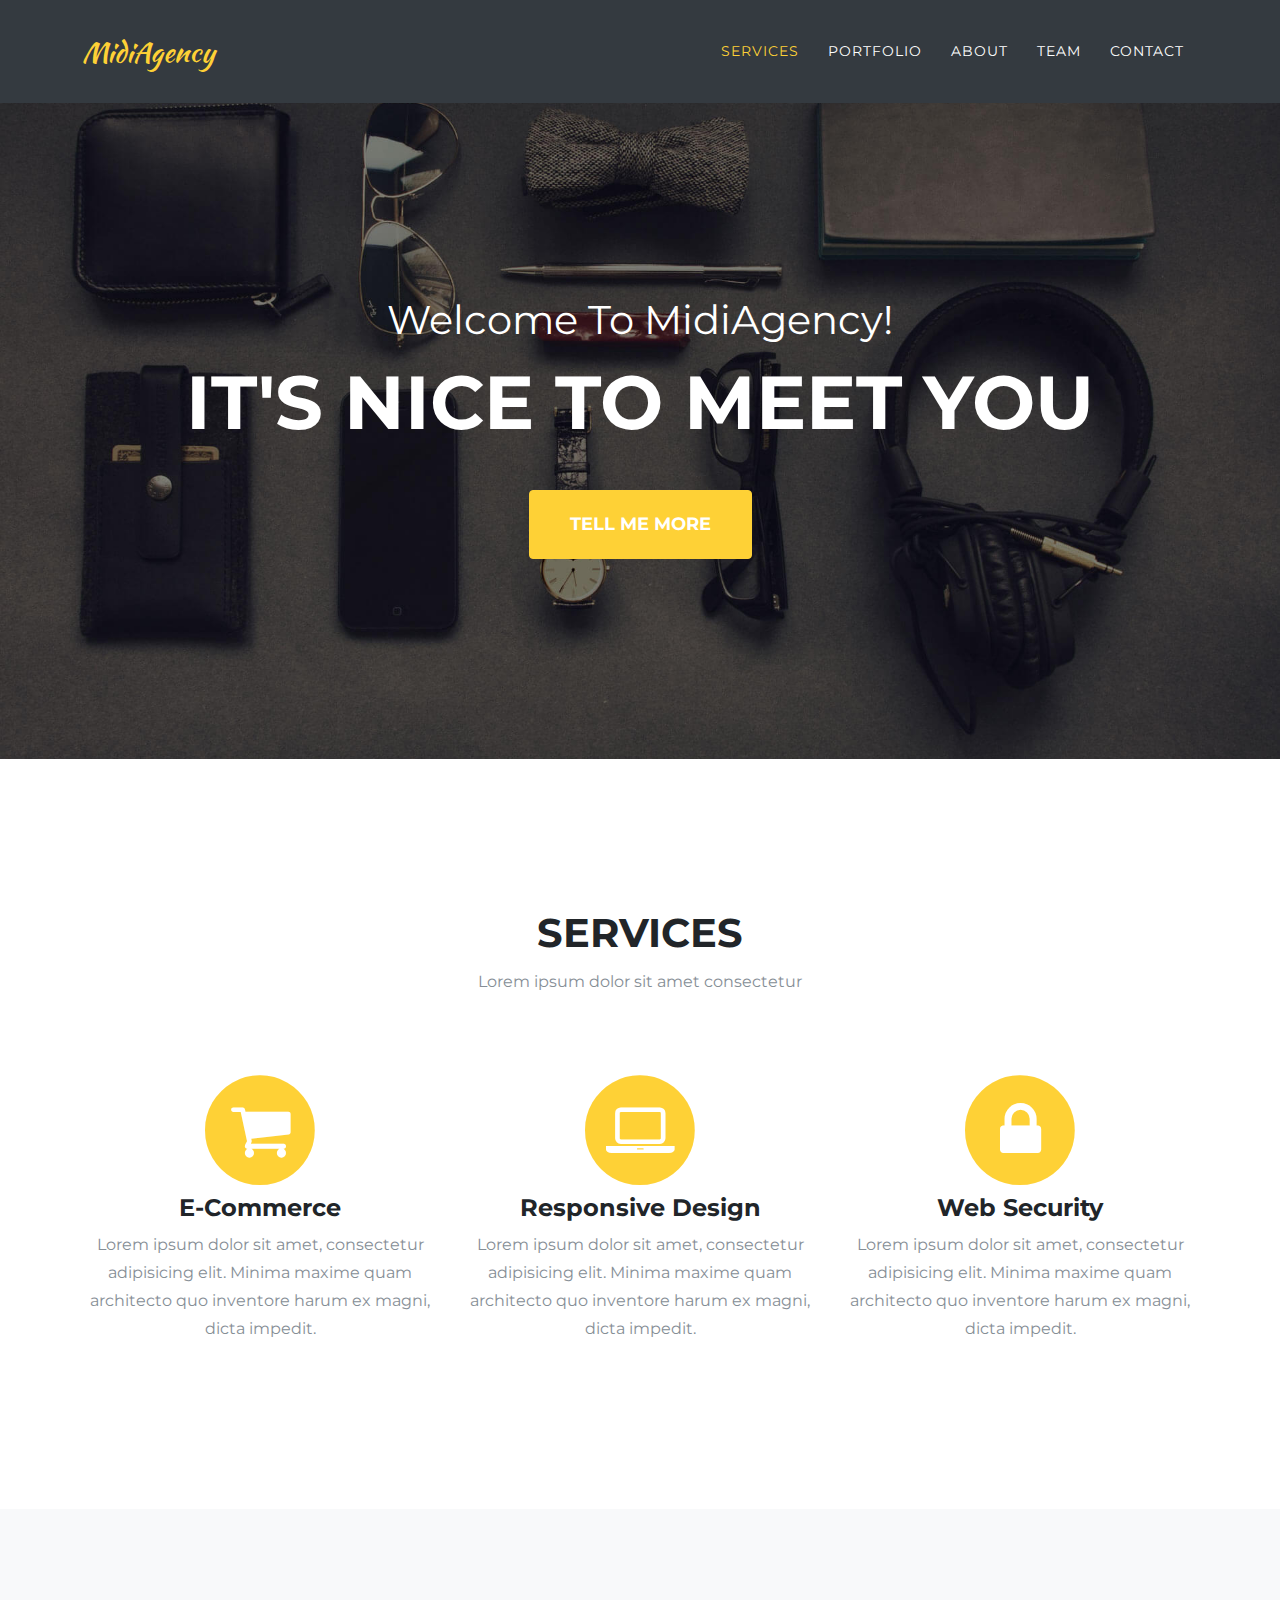
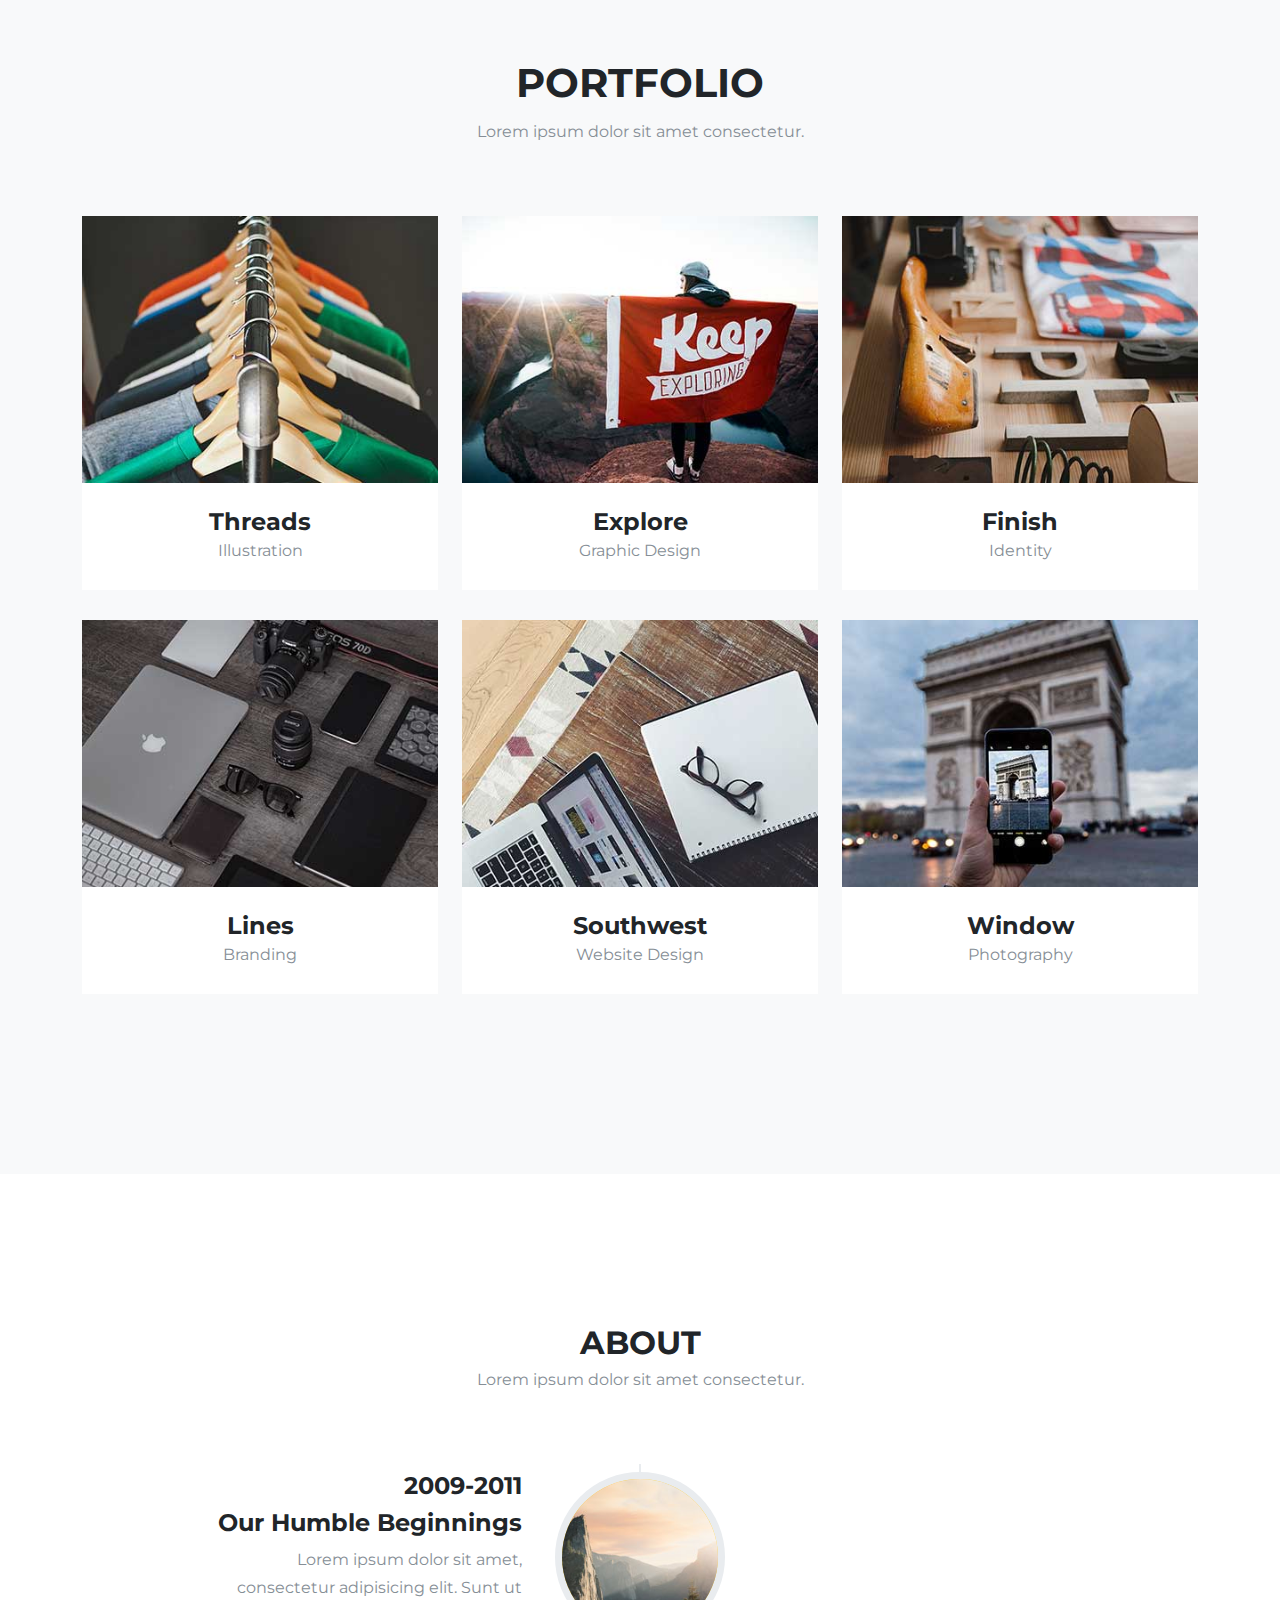
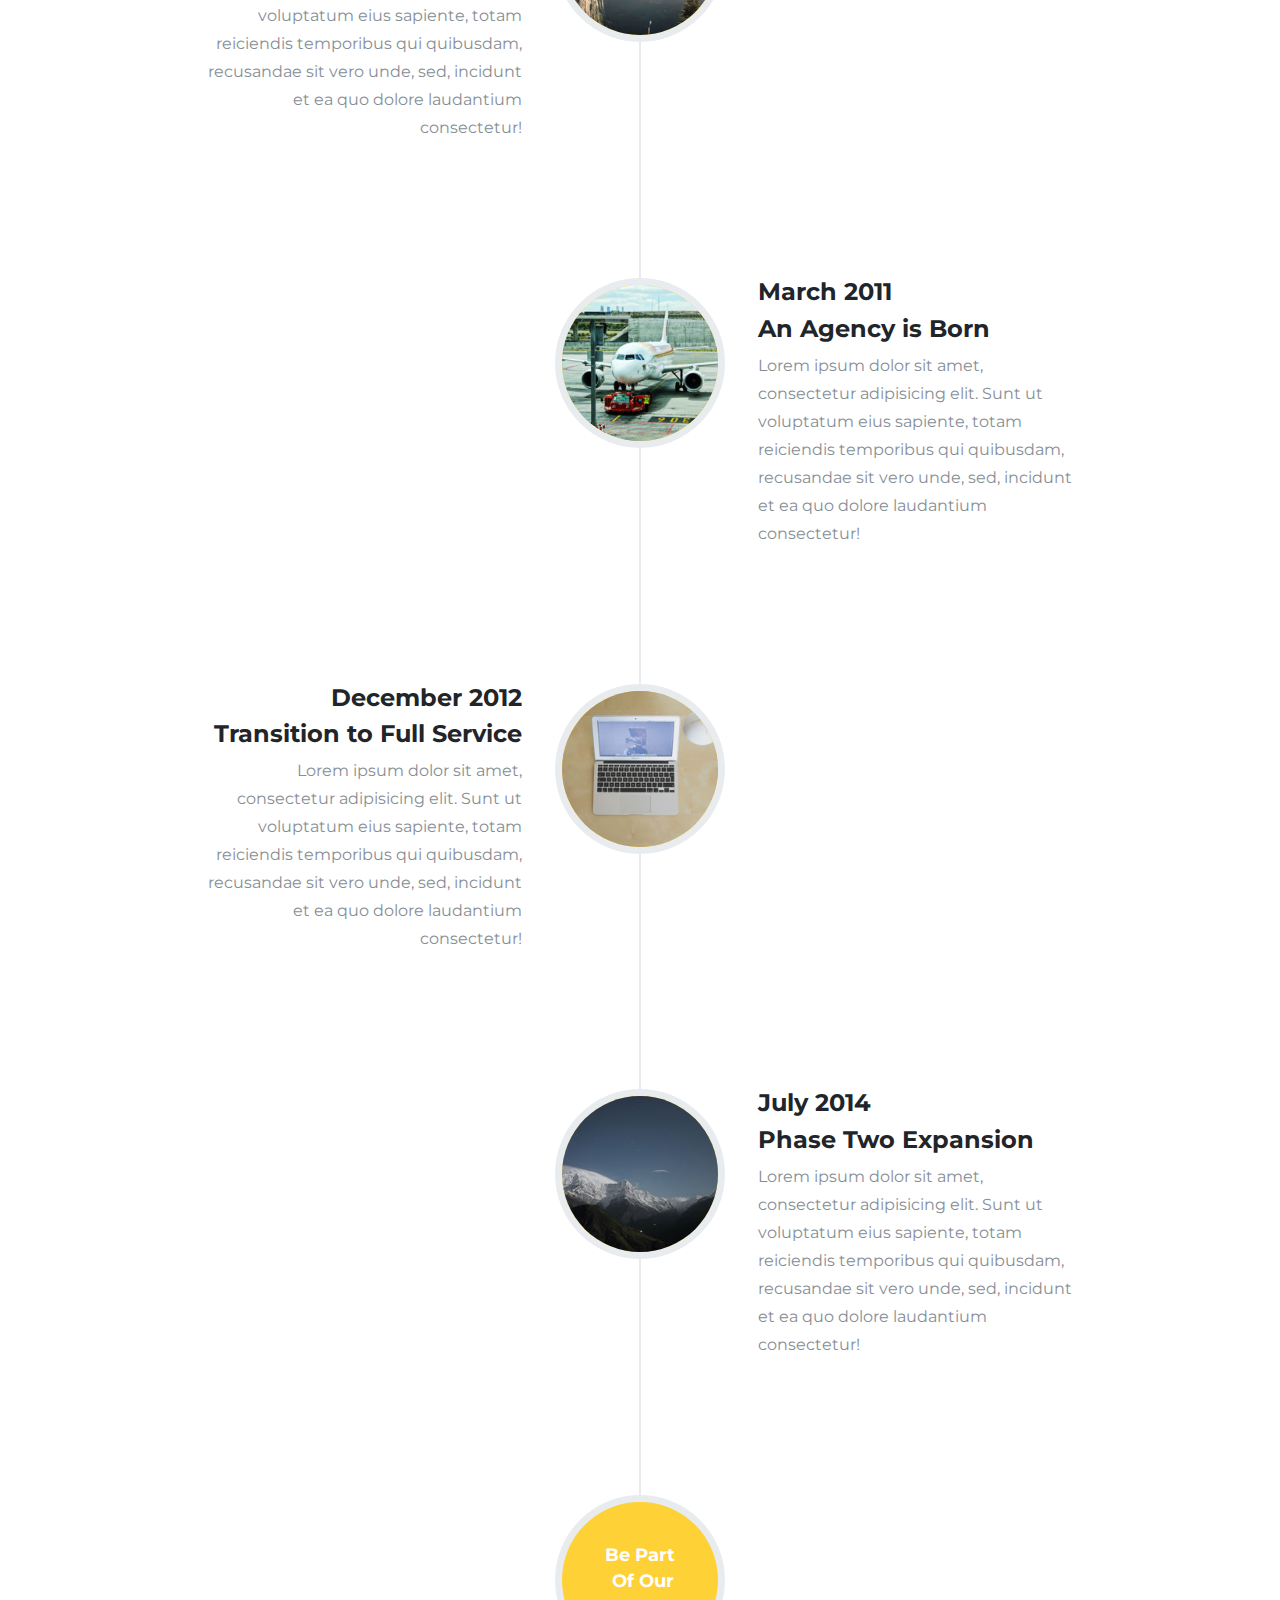
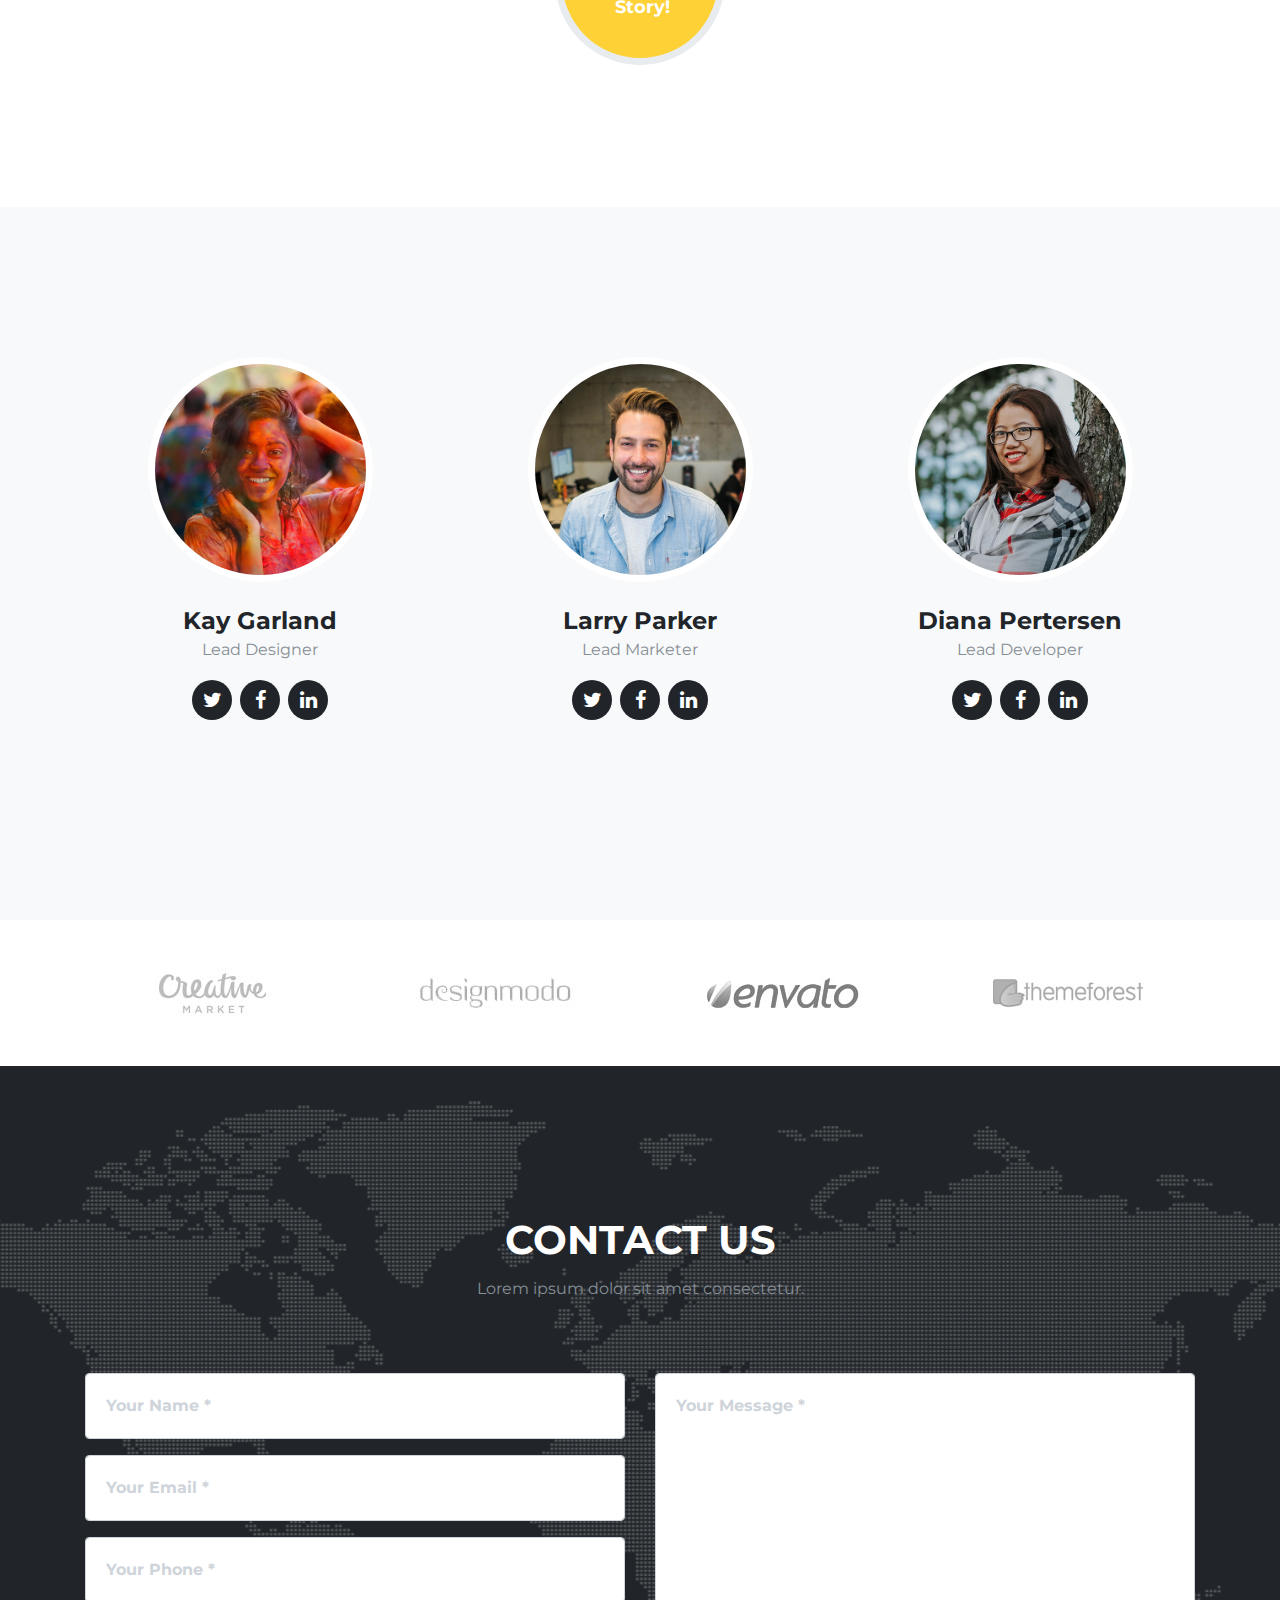
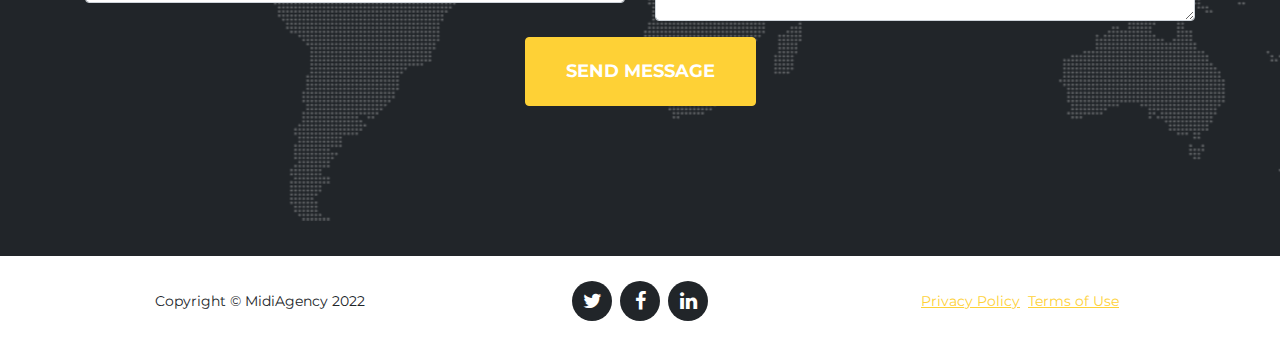
==== index.html @ f29ca1e8 "Add files via upload" ====
<!DOCTYPE html><html><head><meta charset="utf-8"><meta name="viewport" content="width=device-width, initial-scale=1.0, shrink-to-fit=no"><title>Home - MidiAgency</title><link rel="stylesheet" href="/assets/bootstrap/css/bootstrap.min.css?h=6d7dcb817c195bcdf75e339c8778c163"><link rel="stylesheet" href="https://fonts.googleapis.com/css?family=Montserrat:400,700"><link rel="stylesheet" href="https://fonts.googleapis.com/css?family=Kaushan+Script"><link rel="stylesheet" href="https://cdnjs.cloudflare.com/ajax/libs/font-awesome/4.7.0/css/font-awesome.min.css"></head><body id="page-top" data-bs-spy="scroll" data-bs-target="#mainNav" data-bs-offset="54"><nav class="navbar navbar-dark navbar-expand-lg fixed-top bg-dark" id="mainNav"><div class="container"><a class="navbar-brand" href="#page-top">MidiAgency</a><button data-bs-toggle="collapse" data-bs-target="#navbarResponsive" class="navbar-toggler navbar-toggler-right" type="button" aria-controls="navbarResponsive" aria-expanded="false" aria-label="Toggle navigation"><i class="fa fa-bars"></i></button><div class="collapse navbar-collapse" id="navbarResponsive"><ul class="navbar-nav ms-auto text-uppercase"><li class="nav-item"><a class="nav-link" href="#services">Services</a></li><li class="nav-item"><a class="nav-link" href="#portfolio">Portfolio</a></li><li class="nav-item"><a class="nav-link" href="#about">About</a></li><li class="nav-item"><a class="nav-link" href="#team">Team</a></li><li class="nav-item"><a class="nav-link" href="#contact">Contact</a></li></ul></div></div></nav><header class="masthead" style="background-image:url('/assets/img/header-bg.jpg?h=b8466c0919756b37f84bf6f4883412b5');"><div class="container"><div class="intro-text"><div class="intro-lead-in"><span>Welcome To MidiAgency!</span></div><div class="intro-heading text-uppercase"><span>It's Nice To Meet You</span></div><a class="btn btn-primary btn-xl text-uppercase" role="button" href="#services">Tell me more</a></div></div></header><section id="services"><div class="container"><div class="row"><div class="col-lg-12 text-center"><h2 class="text-uppercase section-heading">Services</h2><h3 class="text-muted section-subheading">Lorem ipsum dolor sit amet consectetur</h3></div></div><div class="row text-center"><div class="col-md-4"><span class="fa-stack fa-4x"><i class="fa fa-circle fa-stack-2x text-primary"></i><i class="fa fa-shopping-cart fa-stack-1x fa-inverse"></i></span><h4 class="section-heading">E-Commerce</h4><p class="text-muted">Lorem ipsum dolor sit amet, consectetur adipisicing elit. Minima maxime quam architecto quo inventore harum ex magni, dicta impedit.</p></div><div class="col-md-4"><span class="fa-stack fa-4x"><i class="fa fa-circle fa-stack-2x text-primary"></i><i class="fa fa-laptop fa-stack-1x fa-inverse"></i></span><h4 class="section-heading">Responsive Design</h4><p class="text-muted">Lorem ipsum dolor sit amet, consectetur adipisicing elit. Minima maxime quam architecto quo inventore harum ex magni, dicta impedit.</p></div><div class="col-md-4"><span class="fa-stack fa-4x"><i class="fa fa-circle fa-stack-2x text-primary"></i><i class="fa fa-lock fa-stack-1x fa-inverse"></i></span><h4 class="section-heading">Web Security</h4><p class="text-muted">Lorem ipsum dolor sit amet, consectetur adipisicing elit. Minima maxime quam architecto quo inventore harum ex magni, dicta impedit.</p></div></div></div></section><section class="bg-light" id="portfolio"><div class="container"><div class="row"><div class="col-lg-12 text-center"><h2 class="text-uppercase section-heading">Portfolio</h2><h3 class="text-muted section-subheading">Lorem ipsum dolor sit amet consectetur.</h3></div></div><div class="row"><div class="col-sm-6 col-md-4 portfolio-item"><a class="portfolio-link" href="#portfolioModal1" data-bs-toggle="modal"><div class="portfolio-hover"><div class="portfolio-hover-content"><i class="fa fa-plus fa-3x"></i></div></div><img class="img-fluid" src="/assets/img/portfolio/1-thumbnail.jpg?h=41aa7626f88f088a2c71d960df1da583"></a><div class="portfolio-caption"><h4>Threads</h4><p class="text-muted">Illustration</p></div></div><div class="col-sm-6 col-md-4 portfolio-item"><a class="portfolio-link" href="#portfolioModal2" data-bs-toggle="modal"><div class="portfolio-hover"><div class="portfolio-hover-content"><i class="fa fa-plus fa-3x"></i></div></div><img class="img-fluid" src="/assets/img/portfolio/2-thumbnail.jpg?h=e0cd73f9cd729a71c99bb73d59fdff7a"></a><div class="portfolio-caption"><h4>Explore</h4><p class="text-muted">Graphic Design</p></div></div><div class="col-sm-6 col-md-4 portfolio-item"><a class="portfolio-link" href="#portfolioModal3" data-bs-toggle="modal"><div class="portfolio-hover"><div class="portfolio-hover-content"><i class="fa fa-plus fa-3x"></i></div></div><img class="img-fluid" src="/assets/img/portfolio/3-thumbnail.jpg?h=21014624943ca4e4f89cd0f1882d6e7f"></a><div class="portfolio-caption"><h4>Finish</h4><p class="text-muted">Identity</p></div></div><div class="col-sm-6 col-md-4 portfolio-item"><a class="portfolio-link" href="#portfolioModal4" data-bs-toggle="modal"><div class="portfolio-hover"><div class="portfolio-hover-content"><i class="fa fa-plus fa-3x"></i></div></div><img class="img-fluid" src="/assets/img/portfolio/4-thumbnail.jpg?h=62e85a384b97007129548e987c155861"></a><div class="portfolio-caption"><h4>Lines</h4><p class="text-muted">Branding</p></div></div><div class="col-sm-6 col-md-4 portfolio-item"><a class="portfolio-link" href="#portfolioModal5" data-bs-toggle="modal"><div class="portfolio-hover"><div class="portfolio-hover-content"><i class="fa fa-plus fa-3x"></i></div></div><img class="img-fluid" src="/assets/img/portfolio/5-thumbnail.jpg?h=71496ae4d377a216a250e5349e5dab7c"></a><div class="portfolio-caption"><h4>Southwest</h4><p class="text-muted">Website Design</p></div></div><div class="col-sm-6 col-md-4 portfolio-item"><a class="portfolio-link" href="#portfolioModal6" data-bs-toggle="modal"><div class="portfolio-hover"><div class="portfolio-hover-content"><i class="fa fa-plus fa-3x"></i></div></div><img class="img-fluid" src="/assets/img/portfolio/6-thumbnail.jpg?h=f641bb32de99d994a495276cef6faf04"></a><div class="portfolio-caption"><h4>Window</h4><p class="text-muted">Photography</p></div></div></div></div></section><section id="about"><div class="container"><div class="row"><div class="col-lg-12 text-center"><h2 class="text-uppercase">About</h2><h3 class="text-muted section-subheading">Lorem ipsum dolor sit amet consectetur.</h3></div></div><div class="row"><div class="col-lg-12"><ul class="list-group timeline"><li class="list-group-item"><div class="timeline-image"><img class="rounded-circle img-fluid" src="/assets/img/about/1.jpg?h=d6348b0ac62136468dbff141c95c313b"></div><div class="timeline-panel"><div class="timeline-heading"><h4>2009-2011</h4><h4 class="subheading">Our Humble Beginnings</h4></div><div class="timeline-body"><p class="text-muted">Lorem ipsum dolor sit amet, consectetur adipisicing elit. Sunt ut voluptatum eius sapiente, totam reiciendis temporibus qui quibusdam, recusandae sit vero unde, sed, incidunt et ea quo dolore laudantium consectetur!</p></div></div></li><li class="list-group-item timeline-inverted"><div class="timeline-image"><img class="rounded-circle img-fluid" src="/assets/img/about/2.jpg?h=a0bc1f1302cca7e34fe4a8a6ede823be"></div><div class="timeline-panel"><div class="timeline-heading"><h4>March 2011</h4><h4 class="subheading">An Agency is Born</h4></div><div class="timeline-body"><p class="text-muted">Lorem ipsum dolor sit amet, consectetur adipisicing elit. Sunt ut voluptatum eius sapiente, totam reiciendis temporibus qui quibusdam, recusandae sit vero unde, sed, incidunt et ea quo dolore laudantium consectetur!</p></div></div></li><li class="list-group-item"><div class="timeline-image"><img class="rounded-circle img-fluid" src="/assets/img/about/3.jpg?h=90e7913e72276cee000a30cb05a62998"></div><div class="timeline-panel"><div class="timeline-heading"><h4>December 2012</h4><h4 class="subheading">Transition to Full Service</h4></div><div class="timeline-body"><p class="text-muted">Lorem ipsum dolor sit amet, consectetur adipisicing elit. Sunt ut voluptatum eius sapiente, totam reiciendis temporibus qui quibusdam, recusandae sit vero unde, sed, incidunt et ea quo dolore laudantium consectetur!</p></div></div></li><li class="list-group-item timeline-inverted"><div class="timeline-image"><img class="rounded-circle img-fluid" src="/assets/img/about/4.jpg?h=dd75735e722d131b77b4cf11c203f0fa"></div><div class="timeline-panel"><div class="timeline-heading"><h4>July 2014</h4><h4 class="subheading">Phase Two Expansion</h4></div><div class="timeline-body"><p class="text-muted">Lorem ipsum dolor sit amet, consectetur adipisicing elit. Sunt ut voluptatum eius sapiente, totam reiciendis temporibus qui quibusdam, recusandae sit vero unde, sed, incidunt et ea quo dolore laudantium consectetur!</p></div></div></li><li class="list-group-item timeline-inverted"><div class="timeline-image"><h4>Be Part<br>&nbsp;Of Our<br>&nbsp;Story!</h4></div></li></ul></div></div></div></section><section class="bg-light" id="team"><div class="container"><div class="row"><div class="col-sm-4"><div class="team-member"><img class="rounded-circle mx-auto" src="/assets/img/team/1.jpg?h=c434e0c7fcafcc377eb28d401bc929c5"><h4>Kay Garland</h4><p class="text-muted">Lead Designer</p><ul class="list-inline social-buttons"><li class="list-inline-item"><a href="#"><i class="fa fa-twitter"></i></a></li><li class="list-inline-item"><a href="#"><i class="fa fa-facebook"></i></a></li><li class="list-inline-item"><a href="#"><i class="fa fa-linkedin"></i></a></li></ul></div></div><div class="col-sm-4"><div class="team-member"><img class="rounded-circle mx-auto" src="/assets/img/team/2.jpg?h=8e9342204d10ea6634de08592333f8d7"><h4>Larry Parker</h4><p class="text-muted">Lead Marketer</p><ul class="list-inline social-buttons"><li class="list-inline-item"><a href="#"><i class="fa fa-twitter"></i></a></li><li class="list-inline-item"><a href="#"><i class="fa fa-facebook"></i></a></li><li class="list-inline-item"><a href="#"><i class="fa fa-linkedin"></i></a></li></ul></div></div><div class="col-sm-4"><div class="team-member"><img class="rounded-circle mx-auto" src="/assets/img/team/3.jpg?h=ea6dfd472215c4f04980b45cace43204"><h4>Diana Pertersen</h4><p class="text-muted">Lead Developer</p><ul class="list-inline social-buttons"><li class="list-inline-item"><a href="#"><i class="fa fa-twitter"></i></a></li><li class="list-inline-item"><a href="#"><i class="fa fa-facebook"></i></a></li><li class="list-inline-item"><a href="#"><i class="fa fa-linkedin"></i></a></li></ul></div></div></div></div></section><section class="py-5"><div class="container"><div class="row"><div class="col-sm-6 col-md-3"><a href="#"><img class="img-fluid d-block mx-auto" src="/assets/img/clients/creative-market.jpg?h=bfca663a296efd1d8aaa6a7f2870bc44"></a></div><div class="col-sm-6 col-md-3"><a href="#"><img class="img-fluid d-block mx-auto" src="/assets/img/clients/designmodo.jpg?h=116a831df4526f53dd7289e89a0476dd"></a></div><div class="col-sm-6 col-md-3"><a href="#"><img class="img-fluid d-block mx-auto" src="/assets/img/clients/envato.jpg?h=8a0748751b791c95127598b42fe9ab61"></a></div><div class="col-sm-6 col-md-3"><a href="#"><img class="img-fluid d-block mx-auto" src="/assets/img/clients/themeforest.jpg?h=7c2a20dbf3ae94f3f382e74dc9ef5f19"></a></div></div></div></section><section id="contact" style="background-image:url('/assets/img/map-image.png?h=dde716a63e31eca254a82a274d4f56c0');"><div class="container"><div class="row"><div class="col-lg-12 text-center"><h2 class="text-uppercase section-heading">Contact Us</h2><h3 class="text-muted section-subheading">Lorem ipsum dolor sit amet consectetur.</h3></div></div><div class="row"><div class="col-lg-12"><form id="contactForm" name="contactForm" novalidate="novalidate"><div class="row"><div class="col-md-6"><div class="form-group mb-3"><input class="form-control" type="text" id="name" placeholder="Your Name *" required=""><small class="form-text text-danger flex-grow-1 help-block lead"></small></div><div class="form-group mb-3"><input class="form-control" type="email" id="email" placeholder="Your Email *" required=""><small class="form-text text-danger help-block lead"></small></div><div class="form-group mb-3"><input class="form-control" type="tel" placeholder="Your Phone *" required=""><small class="form-text text-danger help-block lead"></small></div></div><div class="col-md-6"><div class="form-group mb-3"><textarea class="form-control" id="message" placeholder="Your Message *" required=""></textarea><small class="form-text text-danger help-block lead"></small></div></div><div class="w-100"></div><div class="col-lg-12 text-center"><div id="success"></div><button class="btn btn-primary btn-xl text-uppercase" id="sendMessageButton" type="submit">Send Message</button></div></div></form></div></div></div></section><footer><div class="container"><div class="row"><div class="col-md-4"><span class="copyright">Copyright&nbsp;© MidiAgency 2022</span></div><div class="col-md-4"><ul class="list-inline social-buttons"><li class="list-inline-item"><a href="#"><i class="fa fa-twitter"></i></a></li><li class="list-inline-item"><a href="#"><i class="fa fa-facebook"></i></a></li><li class="list-inline-item"><a href="#"><i class="fa fa-linkedin"></i></a></li></ul></div><div class="col-md-4"><ul class="list-inline quicklinks"><li class="list-inline-item"><a href="#">Privacy Policy</a></li><li class="list-inline-item"><a href="#">Terms of Use</a></li></ul></div></div></div></footer><div class="modal fade text-center portfolio-modal" role="dialog" tabindex="-1" id="portfolioModal1"><div class="modal-dialog modal-lg" role="document"><div class="modal-content"><div class="container"><div class="row"><div class="col-lg-8 mx-auto"><div class="modal-body"><h2 class="text-uppercase">Project Name</h2><p class="text-muted item-intro">Lorem ipsum dolor sit amet consectetur.</p><img class="img-fluid d-block mx-auto" src="/assets/img/portfolio/1-full.jpg?h=5dd7d2e943b04419fd49b39ac9311e2d"><p>Use this area to describe your project. Lorem ipsum dolor sit amet, consectetur adipisicing elit. Est blanditiis dolorem culpa incidunt minus dignissimos deserunt repellat aperiam quasi sunt officia expedita beatae cupiditate, maiores repudiandae, nostrum, reiciendis facere nemo!</p><ul class="list-unstyled"><li>Date: January 2017</li><li>Client: Threads</li><li>Category: Illustration</li></ul><button class="btn btn-primary" type="button" data-bs-dismiss="modal"><i class="fa fa-times"></i><span>&nbsp;Close Project</span></button></div></div></div></div></div></div></div><div class="modal fade text-center portfolio-modal" role="dialog" tabindex="-1" id="portfolioModal2"><div class="modal-dialog modal-lg" role="document"><div class="modal-content"><div class="container"><div class="row"><div class="col-lg-8 mx-auto"><div class="modal-body"><h2 class="text-uppercase">Project Name</h2><p class="text-muted item-intro">Lorem ipsum dolor sit amet consectetur.</p><img class="img-fluid d-block mx-auto" src="/assets/img/portfolio/2-full.jpg?h=8487e77cde92f4bcc127db1b8ed0c4c1"><p>Use this area to describe your project. Lorem ipsum dolor sit amet, consectetur adipisicing elit. Est blanditiis dolorem culpa incidunt minus dignissimos deserunt repellat aperiam quasi sunt officia expedita beatae cupiditate, maiores repudiandae, nostrum, reiciendis facere nemo!</p><ul class="list-unstyled"><li>Date: January 2017</li><li>Client: Threads</li><li>Category: Illustration</li></ul><button class="btn btn-primary" type="button" data-bs-dismiss="modal"><i class="fa fa-times"></i><span>&nbsp;Close Project</span></button></div></div></div></div></div></div></div><div class="modal fade text-center portfolio-modal" role="dialog" tabindex="-1" id="portfolioModal3"><div class="modal-dialog modal-lg" role="document"><div class="modal-content"><div class="container"><div class="row"><div class="col-lg-8 mx-auto"><div class="modal-body"><h2 class="text-uppercase">Project Name</h2><p class="text-muted item-intro">Lorem ipsum dolor sit amet consectetur.</p><img class="img-fluid d-block mx-auto" src="/assets/img/portfolio/3-full.jpg?h=0eaf4d52e6cf4453f60193427500852f"><p>Use this area to describe your project. Lorem ipsum dolor sit amet, consectetur adipisicing elit. Est blanditiis dolorem culpa incidunt minus dignissimos deserunt repellat aperiam quasi sunt officia expedita beatae cupiditate, maiores repudiandae, nostrum, reiciendis facere nemo!</p><ul class="list-unstyled"><li>Date: January 2017</li><li>Client: Threads</li><li>Category: Illustration</li></ul><button class="btn btn-primary" type="button" data-bs-dismiss="modal"><i class="fa fa-times"></i><span>&nbsp;Close Project</span></button></div></div></div></div></div></div></div><div class="modal fade text-center portfolio-modal" role="dialog" tabindex="-1" id="portfolioModal4"><div class="modal-dialog modal-lg" role="document"><div class="modal-content"><div class="container"><div class="row"><div class="col-lg-8 mx-auto"><div class="modal-body"><h2 class="text-uppercase">Project Name</h2><p class="text-muted item-intro">Lorem ipsum dolor sit amet consectetur.</p><img class="img-fluid d-block mx-auto" src="/assets/img/portfolio/4-full.jpg?h=721f69d0590c03962b69f832824a646b"><p>Use this area to describe your project. Lorem ipsum dolor sit amet, consectetur adipisicing elit. Est blanditiis dolorem culpa incidunt minus dignissimos deserunt repellat aperiam quasi sunt officia expedita beatae cupiditate, maiores repudiandae, nostrum, reiciendis facere nemo!</p><ul class="list-unstyled"><li>Date: January 2017</li><li>Client: Threads</li><li>Category: Illustration</li></ul><button class="btn btn-primary" type="button" data-bs-dismiss="modal"><i class="fa fa-times"></i><span>&nbsp;Close Project</span></button></div></div></div></div></div></div></div><div class="modal fade text-center portfolio-modal" role="dialog" tabindex="-1" id="portfolioModal5"><div class="modal-dialog modal-lg" role="document"><div class="modal-content"><div class="container"><div class="row"><div class="col-lg-8 mx-auto"><div class="modal-body"><h2 class="text-uppercase">Project Name</h2><p class="text-muted item-intro">Lorem ipsum dolor sit amet consectetur.</p><img class="img-fluid d-block mx-auto" src="/assets/img/portfolio/5-full.jpg?h=789d8002c11f19a550179c6c003234ad"><p>Use this area to describe your project. Lorem ipsum dolor sit amet, consectetur adipisicing elit. Est blanditiis dolorem culpa incidunt minus dignissimos deserunt repellat aperiam quasi sunt officia expedita beatae cupiditate, maiores repudiandae, nostrum, reiciendis facere nemo!</p><ul class="list-unstyled"><li>Date: January 2017</li><li>Client: Threads</li><li>Category: Illustration</li></ul><button class="btn btn-primary" type="button" data-bs-dismiss="modal"><i class="fa fa-times"></i><span>&nbsp;Close Project</span></button></div></div></div></div></div></div></div><div class="modal fade text-center portfolio-modal" role="dialog" tabindex="-1" id="portfolioModal6"><div class="modal-dialog modal-lg" role="document"><div class="modal-content"><div class="container"><div class="row"><div class="col-lg-8 mx-auto"><div class="modal-body"><h2 class="text-uppercase">Project Name</h2><p class="text-muted item-intro">Lorem ipsum dolor sit amet consectetur.</p><img class="img-fluid d-block mx-auto" src="/assets/img/portfolio/6-full.jpg?h=f423a081dafbc490942c47688d79210f"><p>Use this area to describe your project. Lorem ipsum dolor sit amet, consectetur adipisicing elit. Est blanditiis dolorem culpa incidunt minus dignissimos deserunt repellat aperiam quasi sunt officia expedita beatae cupiditate, maiores repudiandae, nostrum, reiciendis facere nemo!</p><ul class="list-unstyled"><li>Date: January 2017</li><li>Client: Threads</li><li>Category: Illustration</li></ul><button class="btn btn-primary" type="button" data-bs-dismiss="modal"><i class="fa fa-times"></i><span>&nbsp;Close Project</span></button></div></div></div></div></div></div></div><script src="https://cdn.jsdelivr.net/npm/bootstrap@5.1.3/dist/js/bootstrap.bundle.min.js"></script><script src="/assets/js/script.min.js?h=ecc440ce2b35a6ed59fbd6e54cc9f308"></script></body></html>
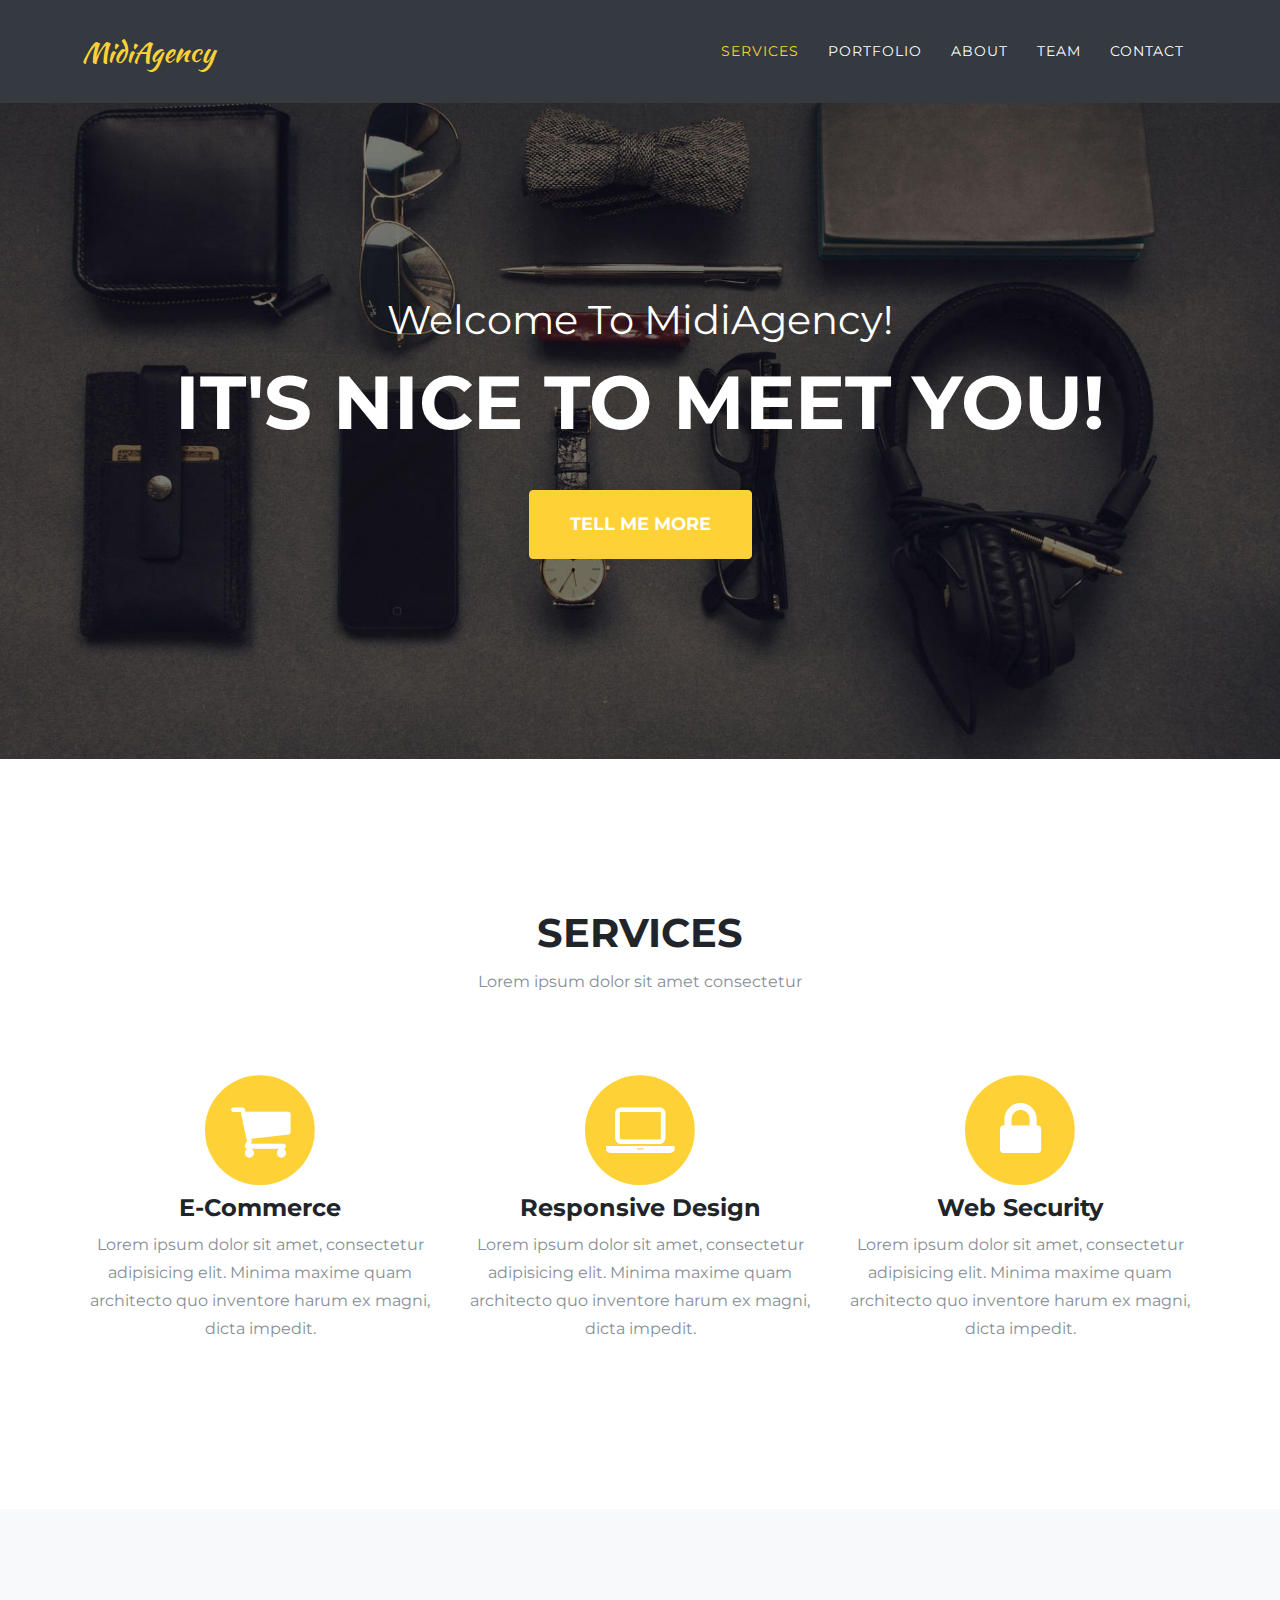
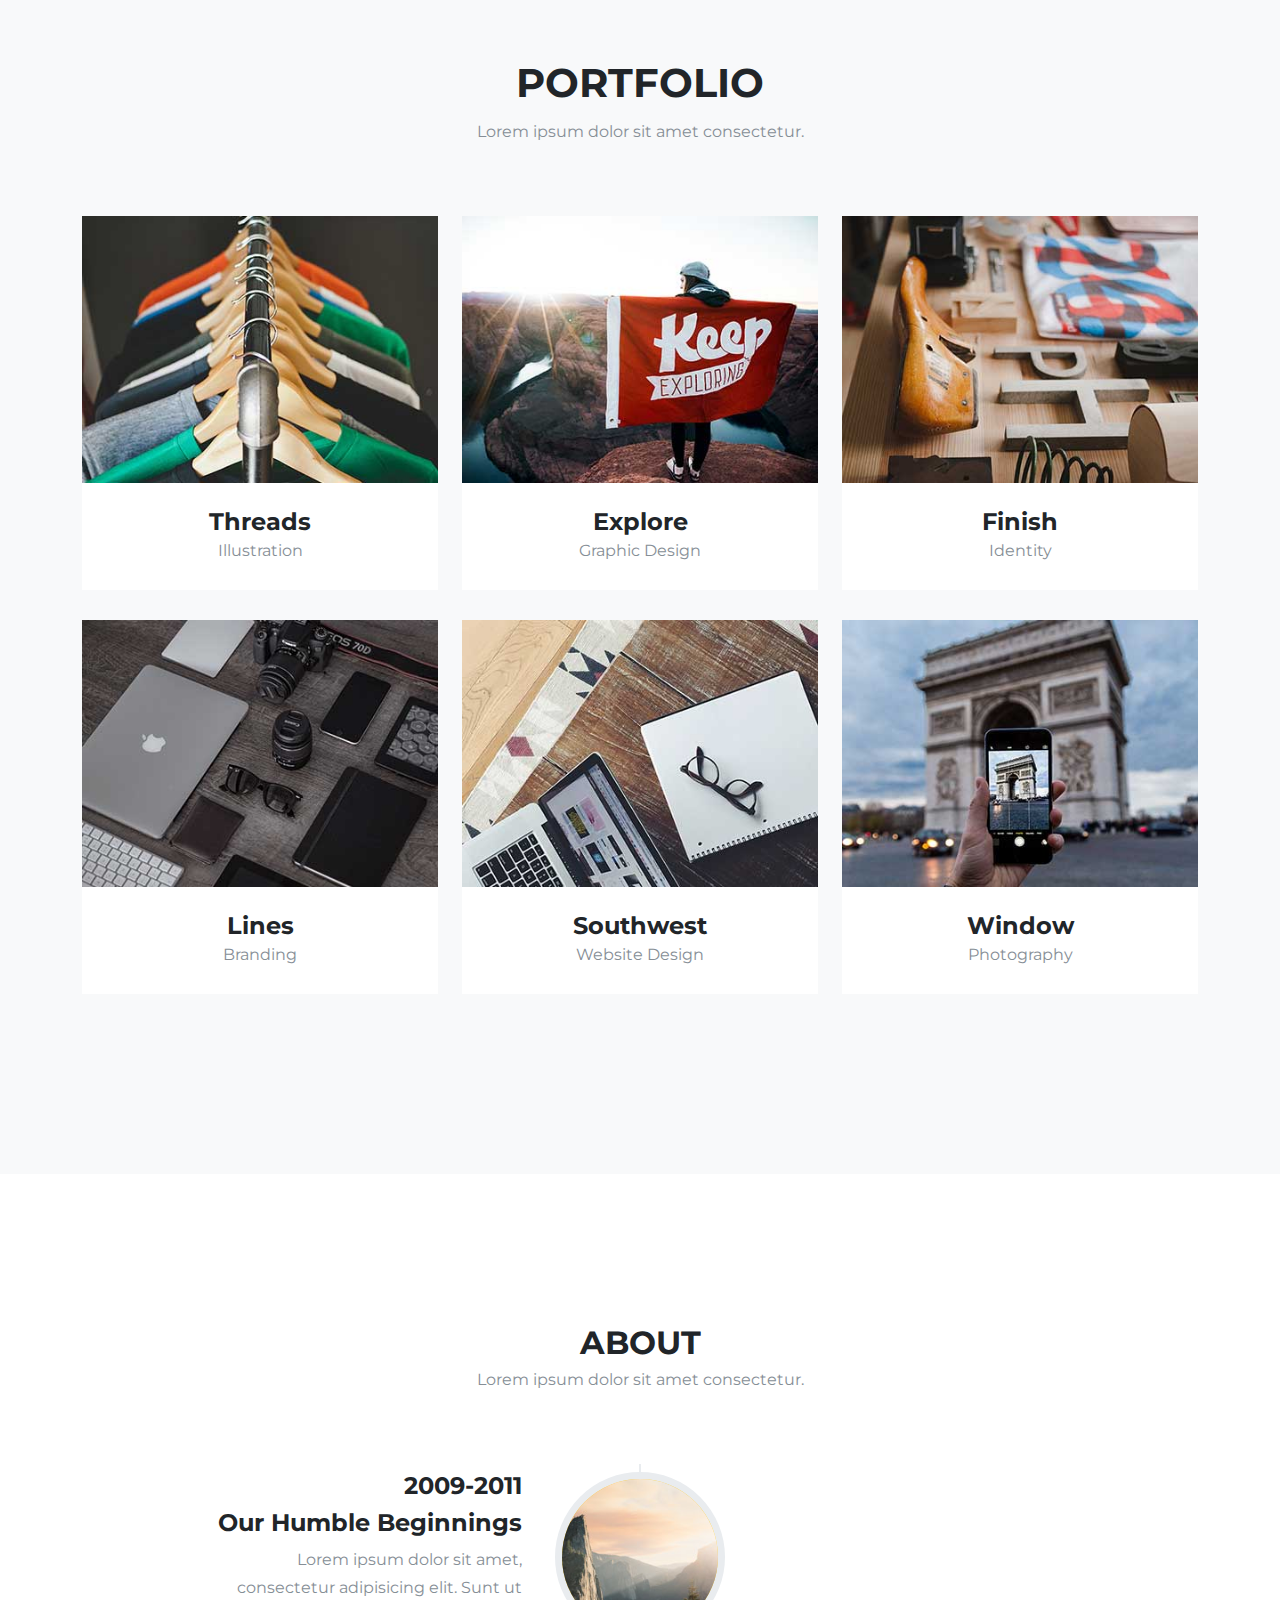
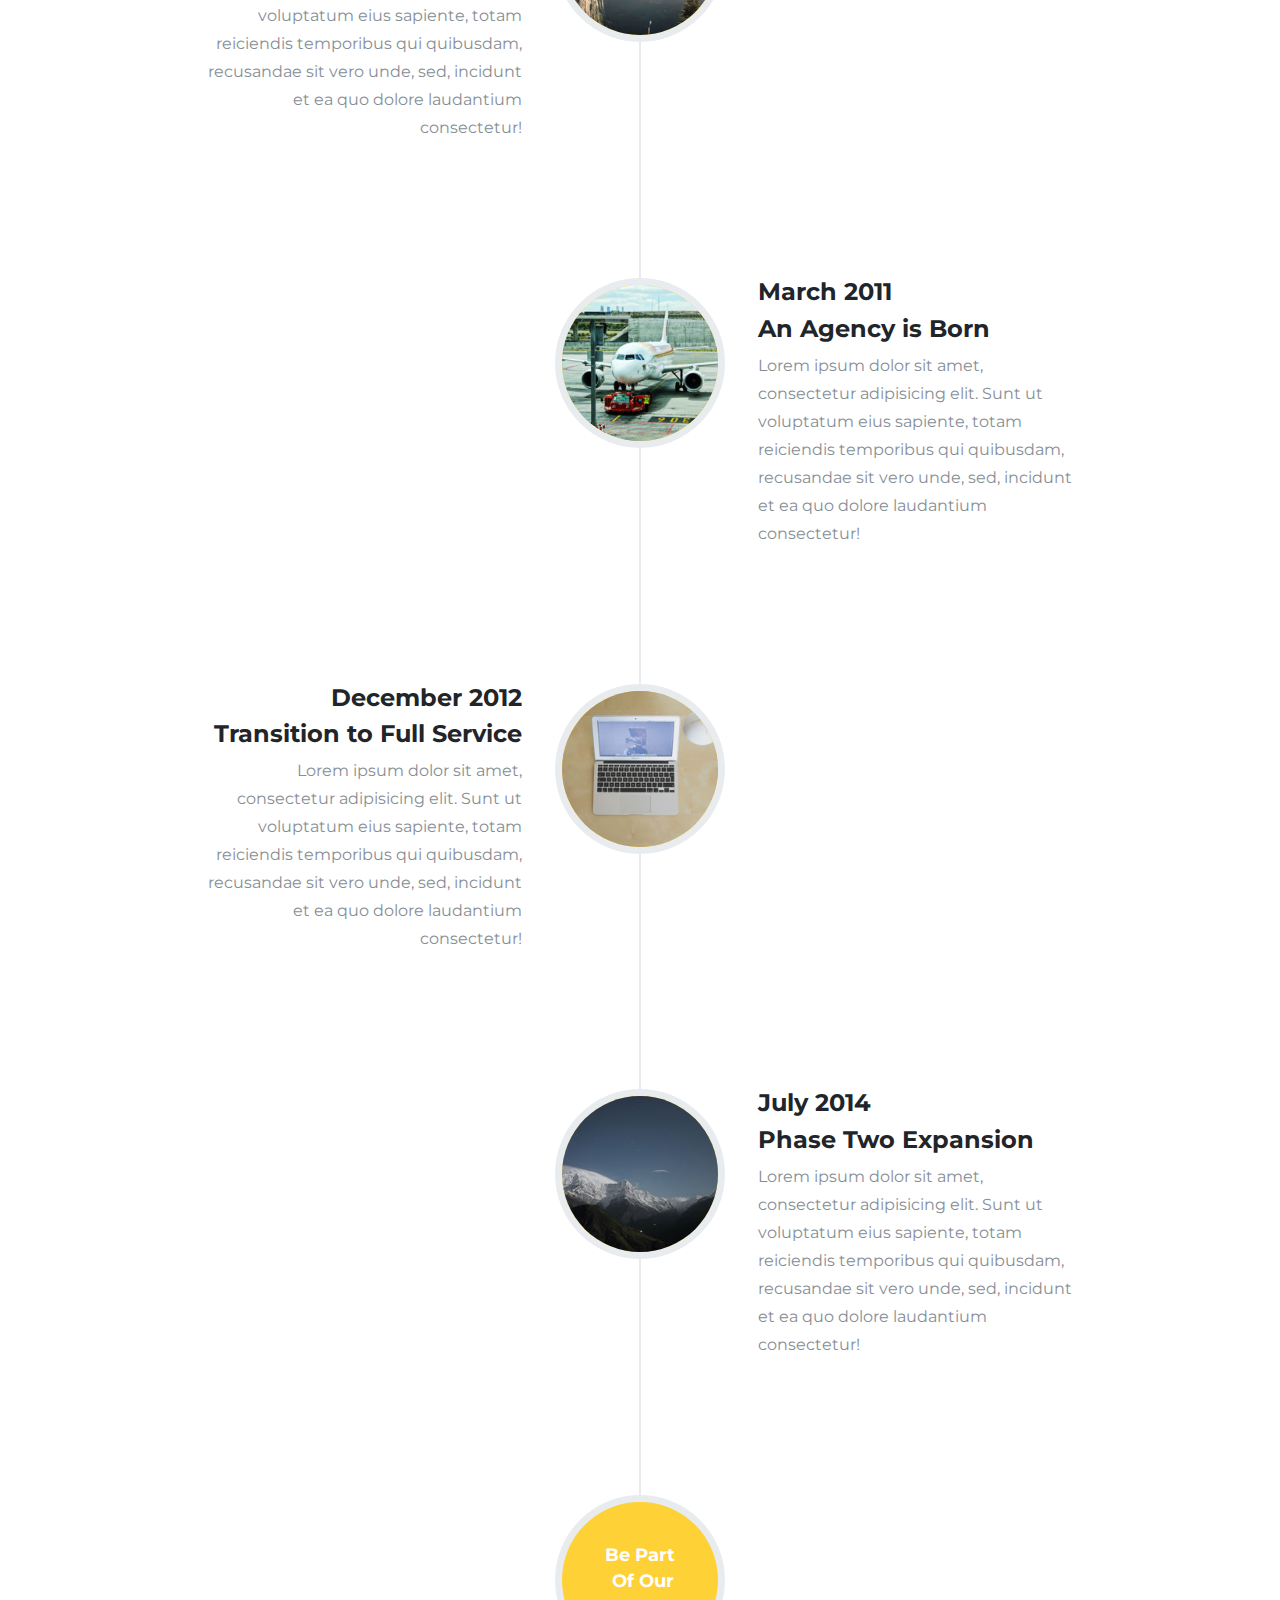
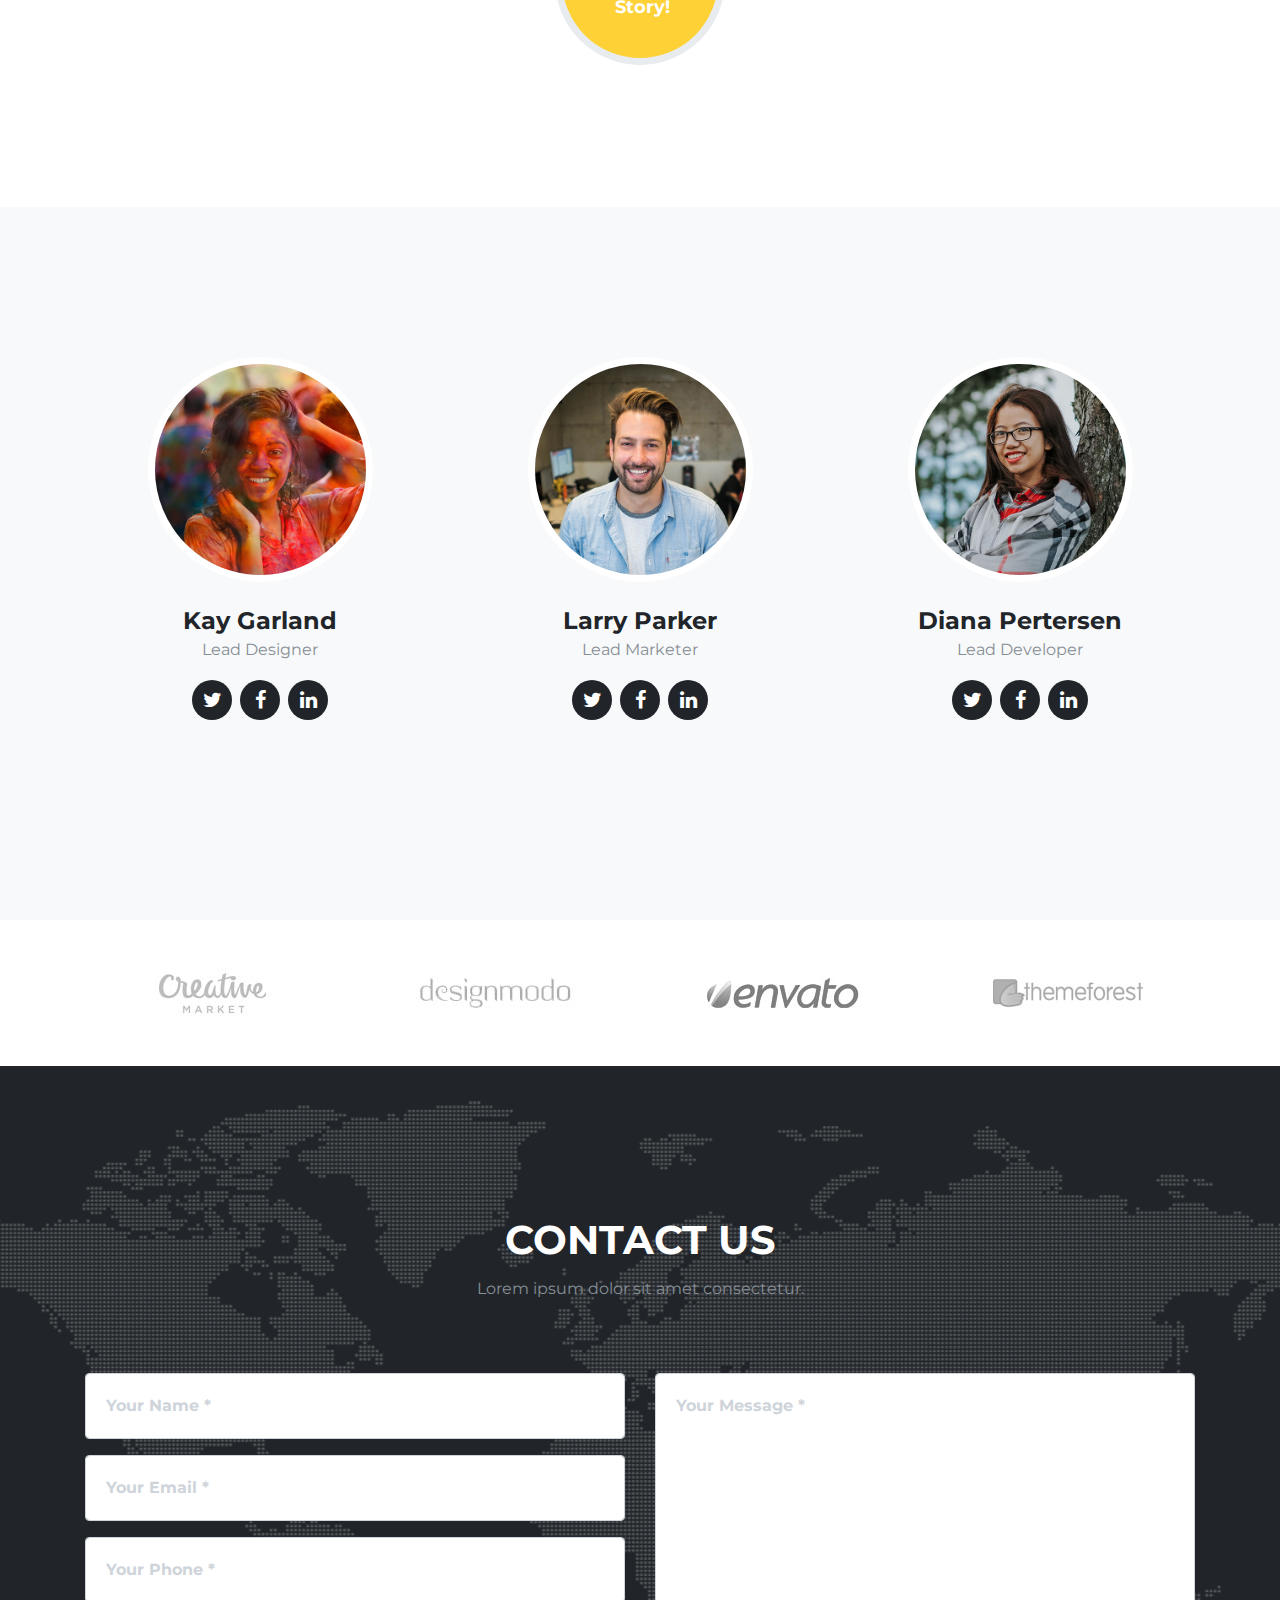
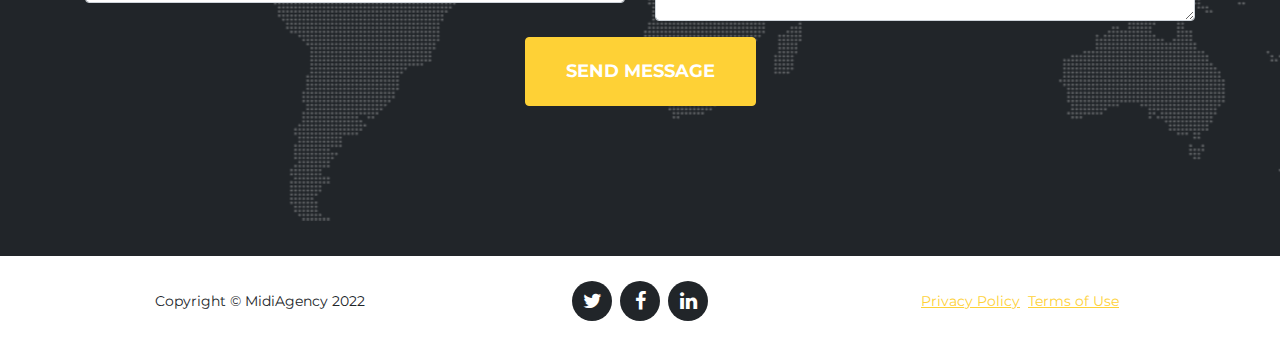
==== commit 4326955e: "Website update." ====
--- a/index.html
+++ b/index.html
@@ -1 +1 @@
-<!DOCTYPE html><html><head><meta charset="utf-8"><meta name="viewport" content="width=device-width, initial-scale=1.0, shrink-to-fit=no"><title>Home - MidiAgency</title><link rel="stylesheet" href="/assets/bootstrap/css/bootstrap.min.css?h=6d7dcb817c195bcdf75e339c8778c163"><link rel="stylesheet" href="https://fonts.googleapis.com/css?family=Montserrat:400,700"><link rel="stylesheet" href="https://fonts.googleapis.com/css?family=Kaushan+Script"><link rel="stylesheet" href="https://cdnjs.cloudflare.com/ajax/libs/font-awesome/4.7.0/css/font-awesome.min.css"></head><body id="page-top" data-bs-spy="scroll" data-bs-target="#mainNav" data-bs-offset="54"><nav class="navbar navbar-dark navbar-expand-lg fixed-top bg-dark" id="mainNav"><div class="container"><a class="navbar-brand" href="#page-top">MidiAgency</a><button data-bs-toggle="collapse" data-bs-target="#navbarResponsive" class="navbar-toggler navbar-toggler-right" type="button" aria-controls="navbarResponsive" aria-expanded="false" aria-label="Toggle navigation"><i class="fa fa-bars"></i></button><div class="collapse navbar-collapse" id="navbarResponsive"><ul class="navbar-nav ms-auto text-uppercase"><li class="nav-item"><a class="nav-link" href="#services">Services</a></li><li class="nav-item"><a class="nav-link" href="#portfolio">Portfolio</a></li><li class="nav-item"><a class="nav-link" href="#about">About</a></li><li class="nav-item"><a class="nav-link" href="#team">Team</a></li><li class="nav-item"><a class="nav-link" href="#contact">Contact</a></li></ul></div></div></nav><header class="masthead" style="background-image:url('/assets/img/header-bg.jpg?h=b8466c0919756b37f84bf6f4883412b5');"><div class="container"><div class="intro-text"><div class="intro-lead-in"><span>Welcome To MidiAgency!</span></div><div class="intro-heading text-uppercase"><span>It's Nice To Meet You</span></div><a class="btn btn-primary btn-xl text-uppercase" role="button" href="#services">Tell me more</a></div></div></header><section id="services"><div class="container"><div class="row"><div class="col-lg-12 text-center"><h2 class="text-uppercase section-heading">Services</h2><h3 class="text-muted section-subheading">Lorem ipsum dolor sit amet consectetur</h3></div></div><div class="row text-center"><div class="col-md-4"><span class="fa-stack fa-4x"><i class="fa fa-circle fa-stack-2x text-primary"></i><i class="fa fa-shopping-cart fa-stack-1x fa-inverse"></i></span><h4 class="section-heading">E-Commerce</h4><p class="text-muted">Lorem ipsum dolor sit amet, consectetur adipisicing elit. Minima maxime quam architecto quo inventore harum ex magni, dicta impedit.</p></div><div class="col-md-4"><span class="fa-stack fa-4x"><i class="fa fa-circle fa-stack-2x text-primary"></i><i class="fa fa-laptop fa-stack-1x fa-inverse"></i></span><h4 class="section-heading">Responsive Design</h4><p class="text-muted">Lorem ipsum dolor sit amet, consectetur adipisicing elit. Minima maxime quam architecto quo inventore harum ex magni, dicta impedit.</p></div><div class="col-md-4"><span class="fa-stack fa-4x"><i class="fa fa-circle fa-stack-2x text-primary"></i><i class="fa fa-lock fa-stack-1x fa-inverse"></i></span><h4 class="section-heading">Web Security</h4><p class="text-muted">Lorem ipsum dolor sit amet, consectetur adipisicing elit. Minima maxime quam architecto quo inventore harum ex magni, dicta impedit.</p></div></div></div></section><section class="bg-light" id="portfolio"><div class="container"><div class="row"><div class="col-lg-12 text-center"><h2 class="text-uppercase section-heading">Portfolio</h2><h3 class="text-muted section-subheading">Lorem ipsum dolor sit amet consectetur.</h3></div></div><div class="row"><div class="col-sm-6 col-md-4 portfolio-item"><a class="portfolio-link" href="#portfolioModal1" data-bs-toggle="modal"><div class="portfolio-hover"><div class="portfolio-hover-content"><i class="fa fa-plus fa-3x"></i></div></div><img class="img-fluid" src="/assets/img/portfolio/1-thumbnail.jpg?h=41aa7626f88f088a2c71d960df1da583"></a><div class="portfolio-caption"><h4>Threads</h4><p class="text-muted">Illustration</p></div></div><div class="col-sm-6 col-md-4 portfolio-item"><a class="portfolio-link" href="#portfolioModal2" data-bs-toggle="modal"><div class="portfolio-hover"><div class="portfolio-hover-content"><i class="fa fa-plus fa-3x"></i></div></div><img class="img-fluid" src="/assets/img/portfolio/2-thumbnail.jpg?h=e0cd73f9cd729a71c99bb73d59fdff7a"></a><div class="portfolio-caption"><h4>Explore</h4><p class="text-muted">Graphic Design</p></div></div><div class="col-sm-6 col-md-4 portfolio-item"><a class="portfolio-link" href="#portfolioModal3" data-bs-toggle="modal"><div class="portfolio-hover"><div class="portfolio-hover-content"><i class="fa fa-plus fa-3x"></i></div></div><img class="img-fluid" src="/assets/img/portfolio/3-thumbnail.jpg?h=21014624943ca4e4f89cd0f1882d6e7f"></a><div class="portfolio-caption"><h4>Finish</h4><p class="text-muted">Identity</p></div></div><div class="col-sm-6 col-md-4 portfolio-item"><a class="portfolio-link" href="#portfolioModal4" data-bs-toggle="modal"><div class="portfolio-hover"><div class="portfolio-hover-content"><i class="fa fa-plus fa-3x"></i></div></div><img class="img-fluid" src="/assets/img/portfolio/4-thumbnail.jpg?h=62e85a384b97007129548e987c155861"></a><div class="portfolio-caption"><h4>Lines</h4><p class="text-muted">Branding</p></div></div><div class="col-sm-6 col-md-4 portfolio-item"><a class="portfolio-link" href="#portfolioModal5" data-bs-toggle="modal"><div class="portfolio-hover"><div class="portfolio-hover-content"><i class="fa fa-plus fa-3x"></i></div></div><img class="img-fluid" src="/assets/img/portfolio/5-thumbnail.jpg?h=71496ae4d377a216a250e5349e5dab7c"></a><div class="portfolio-caption"><h4>Southwest</h4><p class="text-muted">Website Design</p></div></div><div class="col-sm-6 col-md-4 portfolio-item"><a class="portfolio-link" href="#portfolioModal6" data-bs-toggle="modal"><div class="portfolio-hover"><div class="portfolio-hover-content"><i class="fa fa-plus fa-3x"></i></div></div><img class="img-fluid" src="/assets/img/portfolio/6-thumbnail.jpg?h=f641bb32de99d994a495276cef6faf04"></a><div class="portfolio-caption"><h4>Window</h4><p class="text-muted">Photography</p></div></div></div></div></section><section id="about"><div class="container"><div class="row"><div class="col-lg-12 text-center"><h2 class="text-uppercase">About</h2><h3 class="text-muted section-subheading">Lorem ipsum dolor sit amet consectetur.</h3></div></div><div class="row"><div class="col-lg-12"><ul class="list-group timeline"><li class="list-group-item"><div class="timeline-image"><img class="rounded-circle img-fluid" src="/assets/img/about/1.jpg?h=d6348b0ac62136468dbff141c95c313b"></div><div class="timeline-panel"><div class="timeline-heading"><h4>2009-2011</h4><h4 class="subheading">Our Humble Beginnings</h4></div><div class="timeline-body"><p class="text-muted">Lorem ipsum dolor sit amet, consectetur adipisicing elit. Sunt ut voluptatum eius sapiente, totam reiciendis temporibus qui quibusdam, recusandae sit vero unde, sed, incidunt et ea quo dolore laudantium consectetur!</p></div></div></li><li class="list-group-item timeline-inverted"><div class="timeline-image"><img class="rounded-circle img-fluid" src="/assets/img/about/2.jpg?h=a0bc1f1302cca7e34fe4a8a6ede823be"></div><div class="timeline-panel"><div class="timeline-heading"><h4>March 2011</h4><h4 class="subheading">An Agency is Born</h4></div><div class="timeline-body"><p class="text-muted">Lorem ipsum dolor sit amet, consectetur adipisicing elit. Sunt ut voluptatum eius sapiente, totam reiciendis temporibus qui quibusdam, recusandae sit vero unde, sed, incidunt et ea quo dolore laudantium consectetur!</p></div></div></li><li class="list-group-item"><div class="timeline-image"><img class="rounded-circle img-fluid" src="/assets/img/about/3.jpg?h=90e7913e72276cee000a30cb05a62998"></div><div class="timeline-panel"><div class="timeline-heading"><h4>December 2012</h4><h4 class="subheading">Transition to Full Service</h4></div><div class="timeline-body"><p class="text-muted">Lorem ipsum dolor sit amet, consectetur adipisicing elit. Sunt ut voluptatum eius sapiente, totam reiciendis temporibus qui quibusdam, recusandae sit vero unde, sed, incidunt et ea quo dolore laudantium consectetur!</p></div></div></li><li class="list-group-item timeline-inverted"><div class="timeline-image"><img class="rounded-circle img-fluid" src="/assets/img/about/4.jpg?h=dd75735e722d131b77b4cf11c203f0fa"></div><div class="timeline-panel"><div class="timeline-heading"><h4>July 2014</h4><h4 class="subheading">Phase Two Expansion</h4></div><div class="timeline-body"><p class="text-muted">Lorem ipsum dolor sit amet, consectetur adipisicing elit. Sunt ut voluptatum eius sapiente, totam reiciendis temporibus qui quibusdam, recusandae sit vero unde, sed, incidunt et ea quo dolore laudantium consectetur!</p></div></div></li><li class="list-group-item timeline-inverted"><div class="timeline-image"><h4>Be Part<br>&nbsp;Of Our<br>&nbsp;Story!</h4></div></li></ul></div></div></div></section><section class="bg-light" id="team"><div class="container"><div class="row"><div class="col-sm-4"><div class="team-member"><img class="rounded-circle mx-auto" src="/assets/img/team/1.jpg?h=c434e0c7fcafcc377eb28d401bc929c5"><h4>Kay Garland</h4><p class="text-muted">Lead Designer</p><ul class="list-inline social-buttons"><li class="list-inline-item"><a href="#"><i class="fa fa-twitter"></i></a></li><li class="list-inline-item"><a href="#"><i class="fa fa-facebook"></i></a></li><li class="list-inline-item"><a href="#"><i class="fa fa-linkedin"></i></a></li></ul></div></div><div class="col-sm-4"><div class="team-member"><img class="rounded-circle mx-auto" src="/assets/img/team/2.jpg?h=8e9342204d10ea6634de08592333f8d7"><h4>Larry Parker</h4><p class="text-muted">Lead Marketer</p><ul class="list-inline social-buttons"><li class="list-inline-item"><a href="#"><i class="fa fa-twitter"></i></a></li><li class="list-inline-item"><a href="#"><i class="fa fa-facebook"></i></a></li><li class="list-inline-item"><a href="#"><i class="fa fa-linkedin"></i></a></li></ul></div></div><div class="col-sm-4"><div class="team-member"><img class="rounded-circle mx-auto" src="/assets/img/team/3.jpg?h=ea6dfd472215c4f04980b45cace43204"><h4>Diana Pertersen</h4><p class="text-muted">Lead Developer</p><ul class="list-inline social-buttons"><li class="list-inline-item"><a href="#"><i class="fa fa-twitter"></i></a></li><li class="list-inline-item"><a href="#"><i class="fa fa-facebook"></i></a></li><li class="list-inline-item"><a href="#"><i class="fa fa-linkedin"></i></a></li></ul></div></div></div></div></section><section class="py-5"><div class="container"><div class="row"><div class="col-sm-6 col-md-3"><a href="#"><img class="img-fluid d-block mx-auto" src="/assets/img/clients/creative-market.jpg?h=bfca663a296efd1d8aaa6a7f2870bc44"></a></div><div class="col-sm-6 col-md-3"><a href="#"><img class="img-fluid d-block mx-auto" src="/assets/img/clients/designmodo.jpg?h=116a831df4526f53dd7289e89a0476dd"></a></div><div class="col-sm-6 col-md-3"><a href="#"><img class="img-fluid d-block mx-auto" src="/assets/img/clients/envato.jpg?h=8a0748751b791c95127598b42fe9ab61"></a></div><div class="col-sm-6 col-md-3"><a href="#"><img class="img-fluid d-block mx-auto" src="/assets/img/clients/themeforest.jpg?h=7c2a20dbf3ae94f3f382e74dc9ef5f19"></a></div></div></div></section><section id="contact" style="background-image:url('/assets/img/map-image.png?h=dde716a63e31eca254a82a274d4f56c0');"><div class="container"><div class="row"><div class="col-lg-12 text-center"><h2 class="text-uppercase section-heading">Contact Us</h2><h3 class="text-muted section-subheading">Lorem ipsum dolor sit amet consectetur.</h3></div></div><div class="row"><div class="col-lg-12"><form id="contactForm" name="contactForm" novalidate="novalidate"><div class="row"><div class="col-md-6"><div class="form-group mb-3"><input class="form-control" type="text" id="name" placeholder="Your Name *" required=""><small class="form-text text-danger flex-grow-1 help-block lead"></small></div><div class="form-group mb-3"><input class="form-control" type="email" id="email" placeholder="Your Email *" required=""><small class="form-text text-danger help-block lead"></small></div><div class="form-group mb-3"><input class="form-control" type="tel" placeholder="Your Phone *" required=""><small class="form-text text-danger help-block lead"></small></div></div><div class="col-md-6"><div class="form-group mb-3"><textarea class="form-control" id="message" placeholder="Your Message *" required=""></textarea><small class="form-text text-danger help-block lead"></small></div></div><div class="w-100"></div><div class="col-lg-12 text-center"><div id="success"></div><button class="btn btn-primary btn-xl text-uppercase" id="sendMessageButton" type="submit">Send Message</button></div></div></form></div></div></div></section><footer><div class="container"><div class="row"><div class="col-md-4"><span class="copyright">Copyright&nbsp;© MidiAgency 2022</span></div><div class="col-md-4"><ul class="list-inline social-buttons"><li class="list-inline-item"><a href="#"><i class="fa fa-twitter"></i></a></li><li class="list-inline-item"><a href="#"><i class="fa fa-facebook"></i></a></li><li class="list-inline-item"><a href="#"><i class="fa fa-linkedin"></i></a></li></ul></div><div class="col-md-4"><ul class="list-inline quicklinks"><li class="list-inline-item"><a href="#">Privacy Policy</a></li><li class="list-inline-item"><a href="#">Terms of Use</a></li></ul></div></div></div></footer><div class="modal fade text-center portfolio-modal" role="dialog" tabindex="-1" id="portfolioModal1"><div class="modal-dialog modal-lg" role="document"><div class="modal-content"><div class="container"><div class="row"><div class="col-lg-8 mx-auto"><div class="modal-body"><h2 class="text-uppercase">Project Name</h2><p class="text-muted item-intro">Lorem ipsum dolor sit amet consectetur.</p><img class="img-fluid d-block mx-auto" src="/assets/img/portfolio/1-full.jpg?h=5dd7d2e943b04419fd49b39ac9311e2d"><p>Use this area to describe your project. Lorem ipsum dolor sit amet, consectetur adipisicing elit. Est blanditiis dolorem culpa incidunt minus dignissimos deserunt repellat aperiam quasi sunt officia expedita beatae cupiditate, maiores repudiandae, nostrum, reiciendis facere nemo!</p><ul class="list-unstyled"><li>Date: January 2017</li><li>Client: Threads</li><li>Category: Illustration</li></ul><button class="btn btn-primary" type="button" data-bs-dismiss="modal"><i class="fa fa-times"></i><span>&nbsp;Close Project</span></button></div></div></div></div></div></div></div><div class="modal fade text-center portfolio-modal" role="dialog" tabindex="-1" id="portfolioModal2"><div class="modal-dialog modal-lg" role="document"><div class="modal-content"><div class="container"><div class="row"><div class="col-lg-8 mx-auto"><div class="modal-body"><h2 class="text-uppercase">Project Name</h2><p class="text-muted item-intro">Lorem ipsum dolor sit amet consectetur.</p><img class="img-fluid d-block mx-auto" src="/assets/img/portfolio/2-full.jpg?h=8487e77cde92f4bcc127db1b8ed0c4c1"><p>Use this area to describe your project. Lorem ipsum dolor sit amet, consectetur adipisicing elit. Est blanditiis dolorem culpa incidunt minus dignissimos deserunt repellat aperiam quasi sunt officia expedita beatae cupiditate, maiores repudiandae, nostrum, reiciendis facere nemo!</p><ul class="list-unstyled"><li>Date: January 2017</li><li>Client: Threads</li><li>Category: Illustration</li></ul><button class="btn btn-primary" type="button" data-bs-dismiss="modal"><i class="fa fa-times"></i><span>&nbsp;Close Project</span></button></div></div></div></div></div></div></div><div class="modal fade text-center portfolio-modal" role="dialog" tabindex="-1" id="portfolioModal3"><div class="modal-dialog modal-lg" role="document"><div class="modal-content"><div class="container"><div class="row"><div class="col-lg-8 mx-auto"><div class="modal-body"><h2 class="text-uppercase">Project Name</h2><p class="text-muted item-intro">Lorem ipsum dolor sit amet consectetur.</p><img class="img-fluid d-block mx-auto" src="/assets/img/portfolio/3-full.jpg?h=0eaf4d52e6cf4453f60193427500852f"><p>Use this area to describe your project. Lorem ipsum dolor sit amet, consectetur adipisicing elit. Est blanditiis dolorem culpa incidunt minus dignissimos deserunt repellat aperiam quasi sunt officia expedita beatae cupiditate, maiores repudiandae, nostrum, reiciendis facere nemo!</p><ul class="list-unstyled"><li>Date: January 2017</li><li>Client: Threads</li><li>Category: Illustration</li></ul><button class="btn btn-primary" type="button" data-bs-dismiss="modal"><i class="fa fa-times"></i><span>&nbsp;Close Project</span></button></div></div></div></div></div></div></div><div class="modal fade text-center portfolio-modal" role="dialog" tabindex="-1" id="portfolioModal4"><div class="modal-dialog modal-lg" role="document"><div class="modal-content"><div class="container"><div class="row"><div class="col-lg-8 mx-auto"><div class="modal-body"><h2 class="text-uppercase">Project Name</h2><p class="text-muted item-intro">Lorem ipsum dolor sit amet consectetur.</p><img class="img-fluid d-block mx-auto" src="/assets/img/portfolio/4-full.jpg?h=721f69d0590c03962b69f832824a646b"><p>Use this area to describe your project. Lorem ipsum dolor sit amet, consectetur adipisicing elit. Est blanditiis dolorem culpa incidunt minus dignissimos deserunt repellat aperiam quasi sunt officia expedita beatae cupiditate, maiores repudiandae, nostrum, reiciendis facere nemo!</p><ul class="list-unstyled"><li>Date: January 2017</li><li>Client: Threads</li><li>Category: Illustration</li></ul><button class="btn btn-primary" type="button" data-bs-dismiss="modal"><i class="fa fa-times"></i><span>&nbsp;Close Project</span></button></div></div></div></div></div></div></div><div class="modal fade text-center portfolio-modal" role="dialog" tabindex="-1" id="portfolioModal5"><div class="modal-dialog modal-lg" role="document"><div class="modal-content"><div class="container"><div class="row"><div class="col-lg-8 mx-auto"><div class="modal-body"><h2 class="text-uppercase">Project Name</h2><p class="text-muted item-intro">Lorem ipsum dolor sit amet consectetur.</p><img class="img-fluid d-block mx-auto" src="/assets/img/portfolio/5-full.jpg?h=789d8002c11f19a550179c6c003234ad"><p>Use this area to describe your project. Lorem ipsum dolor sit amet, consectetur adipisicing elit. Est blanditiis dolorem culpa incidunt minus dignissimos deserunt repellat aperiam quasi sunt officia expedita beatae cupiditate, maiores repudiandae, nostrum, reiciendis facere nemo!</p><ul class="list-unstyled"><li>Date: January 2017</li><li>Client: Threads</li><li>Category: Illustration</li></ul><button class="btn btn-primary" type="button" data-bs-dismiss="modal"><i class="fa fa-times"></i><span>&nbsp;Close Project</span></button></div></div></div></div></div></div></div><div class="modal fade text-center portfolio-modal" role="dialog" tabindex="-1" id="portfolioModal6"><div class="modal-dialog modal-lg" role="document"><div class="modal-content"><div class="container"><div class="row"><div class="col-lg-8 mx-auto"><div class="modal-body"><h2 class="text-uppercase">Project Name</h2><p class="text-muted item-intro">Lorem ipsum dolor sit amet consectetur.</p><img class="img-fluid d-block mx-auto" src="/assets/img/portfolio/6-full.jpg?h=f423a081dafbc490942c47688d79210f"><p>Use this area to describe your project. Lorem ipsum dolor sit amet, consectetur adipisicing elit. Est blanditiis dolorem culpa incidunt minus dignissimos deserunt repellat aperiam quasi sunt officia expedita beatae cupiditate, maiores repudiandae, nostrum, reiciendis facere nemo!</p><ul class="list-unstyled"><li>Date: January 2017</li><li>Client: Threads</li><li>Category: Illustration</li></ul><button class="btn btn-primary" type="button" data-bs-dismiss="modal"><i class="fa fa-times"></i><span>&nbsp;Close Project</span></button></div></div></div></div></div></div></div><script src="https://cdn.jsdelivr.net/npm/bootstrap@5.1.3/dist/js/bootstrap.bundle.min.js"></script><script src="/assets/js/script.min.js?h=ecc440ce2b35a6ed59fbd6e54cc9f308"></script></body></html>+<!DOCTYPE html><html><head><meta charset="utf-8"><meta name="viewport" content="width=device-width, initial-scale=1.0, shrink-to-fit=no"><title>Home - MidiAgency</title><link rel="stylesheet" href="/assets/bootstrap/css/bootstrap.min.css?h=6d7dcb817c195bcdf75e339c8778c163"><link rel="stylesheet" href="https://fonts.googleapis.com/css?family=Montserrat:400,700"><link rel="stylesheet" href="https://fonts.googleapis.com/css?family=Kaushan+Script"><link rel="stylesheet" href="https://cdnjs.cloudflare.com/ajax/libs/font-awesome/4.7.0/css/font-awesome.min.css"></head><body id="page-top" data-bs-spy="scroll" data-bs-target="#mainNav" data-bs-offset="54"><nav class="navbar navbar-dark navbar-expand-lg fixed-top bg-dark" id="mainNav"><div class="container"><a class="navbar-brand" href="#page-top">MidiAgency</a><button data-bs-toggle="collapse" data-bs-target="#navbarResponsive" class="navbar-toggler navbar-toggler-right" type="button" aria-controls="navbarResponsive" aria-expanded="false" aria-label="Toggle navigation"><i class="fa fa-bars"></i></button><div class="collapse navbar-collapse" id="navbarResponsive"><ul class="navbar-nav ms-auto text-uppercase"><li class="nav-item"><a class="nav-link" href="#services">Services</a></li><li class="nav-item"><a class="nav-link" href="#portfolio">Portfolio</a></li><li class="nav-item"><a class="nav-link" href="#about">About</a></li><li class="nav-item"><a class="nav-link" href="#team">Team</a></li><li class="nav-item"><a class="nav-link" href="#contact">Contact</a></li></ul></div></div></nav><header class="masthead" style="background-image:url('/assets/img/header-bg.jpg?h=b8466c0919756b37f84bf6f4883412b5');"><div class="container"><div class="intro-text"><div class="intro-lead-in"><span>Welcome To MidiAgency!</span></div><div class="intro-heading text-uppercase"><span>It's Nice To Meet You!</span></div><a class="btn btn-primary btn-xl text-uppercase" role="button" href="#services">Tell me more</a></div></div></header><section id="services"><div class="container"><div class="row"><div class="col-lg-12 text-center"><h2 class="text-uppercase section-heading">Services</h2><h3 class="text-muted section-subheading">Lorem ipsum dolor sit amet consectetur</h3></div></div><div class="row text-center"><div class="col-md-4"><span class="fa-stack fa-4x"><i class="fa fa-circle fa-stack-2x text-primary"></i><i class="fa fa-shopping-cart fa-stack-1x fa-inverse"></i></span><h4 class="section-heading">E-Commerce</h4><p class="text-muted">Lorem ipsum dolor sit amet, consectetur adipisicing elit. Minima maxime quam architecto quo inventore harum ex magni, dicta impedit.</p></div><div class="col-md-4"><span class="fa-stack fa-4x"><i class="fa fa-circle fa-stack-2x text-primary"></i><i class="fa fa-laptop fa-stack-1x fa-inverse"></i></span><h4 class="section-heading">Responsive Design</h4><p class="text-muted">Lorem ipsum dolor sit amet, consectetur adipisicing elit. Minima maxime quam architecto quo inventore harum ex magni, dicta impedit.</p></div><div class="col-md-4"><span class="fa-stack fa-4x"><i class="fa fa-circle fa-stack-2x text-primary"></i><i class="fa fa-lock fa-stack-1x fa-inverse"></i></span><h4 class="section-heading">Web Security</h4><p class="text-muted">Lorem ipsum dolor sit amet, consectetur adipisicing elit. Minima maxime quam architecto quo inventore harum ex magni, dicta impedit.</p></div></div></div></section><section class="bg-light" id="portfolio"><div class="container"><div class="row"><div class="col-lg-12 text-center"><h2 class="text-uppercase section-heading">Portfolio</h2><h3 class="text-muted section-subheading">Lorem ipsum dolor sit amet consectetur.</h3></div></div><div class="row"><div class="col-sm-6 col-md-4 portfolio-item"><a class="portfolio-link" href="#portfolioModal1" data-bs-toggle="modal"><div class="portfolio-hover"><div class="portfolio-hover-content"><i class="fa fa-plus fa-3x"></i></div></div><img class="img-fluid" src="/assets/img/portfolio/1-thumbnail.jpg?h=41aa7626f88f088a2c71d960df1da583"></a><div class="portfolio-caption"><h4>Threads</h4><p class="text-muted">Illustration</p></div></div><div class="col-sm-6 col-md-4 portfolio-item"><a class="portfolio-link" href="#portfolioModal2" data-bs-toggle="modal"><div class="portfolio-hover"><div class="portfolio-hover-content"><i class="fa fa-plus fa-3x"></i></div></div><img class="img-fluid" src="/assets/img/portfolio/2-thumbnail.jpg?h=e0cd73f9cd729a71c99bb73d59fdff7a"></a><div class="portfolio-caption"><h4>Explore</h4><p class="text-muted">Graphic Design</p></div></div><div class="col-sm-6 col-md-4 portfolio-item"><a class="portfolio-link" href="#portfolioModal3" data-bs-toggle="modal"><div class="portfolio-hover"><div class="portfolio-hover-content"><i class="fa fa-plus fa-3x"></i></div></div><img class="img-fluid" src="/assets/img/portfolio/3-thumbnail.jpg?h=21014624943ca4e4f89cd0f1882d6e7f"></a><div class="portfolio-caption"><h4>Finish</h4><p class="text-muted">Identity</p></div></div><div class="col-sm-6 col-md-4 portfolio-item"><a class="portfolio-link" href="#portfolioModal4" data-bs-toggle="modal"><div class="portfolio-hover"><div class="portfolio-hover-content"><i class="fa fa-plus fa-3x"></i></div></div><img class="img-fluid" src="/assets/img/portfolio/4-thumbnail.jpg?h=62e85a384b97007129548e987c155861"></a><div class="portfolio-caption"><h4>Lines</h4><p class="text-muted">Branding</p></div></div><div class="col-sm-6 col-md-4 portfolio-item"><a class="portfolio-link" href="#portfolioModal5" data-bs-toggle="modal"><div class="portfolio-hover"><div class="portfolio-hover-content"><i class="fa fa-plus fa-3x"></i></div></div><img class="img-fluid" src="/assets/img/portfolio/5-thumbnail.jpg?h=71496ae4d377a216a250e5349e5dab7c"></a><div class="portfolio-caption"><h4>Southwest</h4><p class="text-muted">Website Design</p></div></div><div class="col-sm-6 col-md-4 portfolio-item"><a class="portfolio-link" href="#portfolioModal6" data-bs-toggle="modal"><div class="portfolio-hover"><div class="portfolio-hover-content"><i class="fa fa-plus fa-3x"></i></div></div><img class="img-fluid" src="/assets/img/portfolio/6-thumbnail.jpg?h=f641bb32de99d994a495276cef6faf04"></a><div class="portfolio-caption"><h4>Window</h4><p class="text-muted">Photography</p></div></div></div></div></section><section id="about"><div class="container"><div class="row"><div class="col-lg-12 text-center"><h2 class="text-uppercase">About</h2><h3 class="text-muted section-subheading">Lorem ipsum dolor sit amet consectetur.</h3></div></div><div class="row"><div class="col-lg-12"><ul class="list-group timeline"><li class="list-group-item"><div class="timeline-image"><img class="rounded-circle img-fluid" src="/assets/img/about/1.jpg?h=d6348b0ac62136468dbff141c95c313b"></div><div class="timeline-panel"><div class="timeline-heading"><h4>2009-2011</h4><h4 class="subheading">Our Humble Beginnings</h4></div><div class="timeline-body"><p class="text-muted">Lorem ipsum dolor sit amet, consectetur adipisicing elit. Sunt ut voluptatum eius sapiente, totam reiciendis temporibus qui quibusdam, recusandae sit vero unde, sed, incidunt et ea quo dolore laudantium consectetur!</p></div></div></li><li class="list-group-item timeline-inverted"><div class="timeline-image"><img class="rounded-circle img-fluid" src="/assets/img/about/2.jpg?h=a0bc1f1302cca7e34fe4a8a6ede823be"></div><div class="timeline-panel"><div class="timeline-heading"><h4>March 2011</h4><h4 class="subheading">An Agency is Born</h4></div><div class="timeline-body"><p class="text-muted">Lorem ipsum dolor sit amet, consectetur adipisicing elit. Sunt ut voluptatum eius sapiente, totam reiciendis temporibus qui quibusdam, recusandae sit vero unde, sed, incidunt et ea quo dolore laudantium consectetur!</p></div></div></li><li class="list-group-item"><div class="timeline-image"><img class="rounded-circle img-fluid" src="/assets/img/about/3.jpg?h=90e7913e72276cee000a30cb05a62998"></div><div class="timeline-panel"><div class="timeline-heading"><h4>December 2012</h4><h4 class="subheading">Transition to Full Service</h4></div><div class="timeline-body"><p class="text-muted">Lorem ipsum dolor sit amet, consectetur adipisicing elit. Sunt ut voluptatum eius sapiente, totam reiciendis temporibus qui quibusdam, recusandae sit vero unde, sed, incidunt et ea quo dolore laudantium consectetur!</p></div></div></li><li class="list-group-item timeline-inverted"><div class="timeline-image"><img class="rounded-circle img-fluid" src="/assets/img/about/4.jpg?h=dd75735e722d131b77b4cf11c203f0fa"></div><div class="timeline-panel"><div class="timeline-heading"><h4>July 2014</h4><h4 class="subheading">Phase Two Expansion</h4></div><div class="timeline-body"><p class="text-muted">Lorem ipsum dolor sit amet, consectetur adipisicing elit. Sunt ut voluptatum eius sapiente, totam reiciendis temporibus qui quibusdam, recusandae sit vero unde, sed, incidunt et ea quo dolore laudantium consectetur!</p></div></div></li><li class="list-group-item timeline-inverted"><div class="timeline-image"><h4>Be Part<br>&nbsp;Of Our<br>&nbsp;Story!</h4></div></li></ul></div></div></div></section><section class="bg-light" id="team"><div class="container"><div class="row"><div class="col-sm-4"><div class="team-member"><img class="rounded-circle mx-auto" src="/assets/img/team/1.jpg?h=c434e0c7fcafcc377eb28d401bc929c5"><h4>Kay Garland</h4><p class="text-muted">Lead Designer</p><ul class="list-inline social-buttons"><li class="list-inline-item"><a href="#"><i class="fa fa-twitter"></i></a></li><li class="list-inline-item"><a href="#"><i class="fa fa-facebook"></i></a></li><li class="list-inline-item"><a href="#"><i class="fa fa-linkedin"></i></a></li></ul></div></div><div class="col-sm-4"><div class="team-member"><img class="rounded-circle mx-auto" src="/assets/img/team/2.jpg?h=8e9342204d10ea6634de08592333f8d7"><h4>Larry Parker</h4><p class="text-muted">Lead Marketer</p><ul class="list-inline social-buttons"><li class="list-inline-item"><a href="#"><i class="fa fa-twitter"></i></a></li><li class="list-inline-item"><a href="#"><i class="fa fa-facebook"></i></a></li><li class="list-inline-item"><a href="#"><i class="fa fa-linkedin"></i></a></li></ul></div></div><div class="col-sm-4"><div class="team-member"><img class="rounded-circle mx-auto" src="/assets/img/team/3.jpg?h=ea6dfd472215c4f04980b45cace43204"><h4>Diana Pertersen</h4><p class="text-muted">Lead Developer</p><ul class="list-inline social-buttons"><li class="list-inline-item"><a href="#"><i class="fa fa-twitter"></i></a></li><li class="list-inline-item"><a href="#"><i class="fa fa-facebook"></i></a></li><li class="list-inline-item"><a href="#"><i class="fa fa-linkedin"></i></a></li></ul></div></div></div></div></section><section class="py-5"><div class="container"><div class="row"><div class="col-sm-6 col-md-3"><a href="#"><img class="img-fluid d-block mx-auto" src="/assets/img/clients/creative-market.jpg?h=bfca663a296efd1d8aaa6a7f2870bc44"></a></div><div class="col-sm-6 col-md-3"><a href="#"><img class="img-fluid d-block mx-auto" src="/assets/img/clients/designmodo.jpg?h=116a831df4526f53dd7289e89a0476dd"></a></div><div class="col-sm-6 col-md-3"><a href="#"><img class="img-fluid d-block mx-auto" src="/assets/img/clients/envato.jpg?h=8a0748751b791c95127598b42fe9ab61"></a></div><div class="col-sm-6 col-md-3"><a href="#"><img class="img-fluid d-block mx-auto" src="/assets/img/clients/themeforest.jpg?h=7c2a20dbf3ae94f3f382e74dc9ef5f19"></a></div></div></div></section><section id="contact" style="background-image:url('/assets/img/map-image.png?h=dde716a63e31eca254a82a274d4f56c0');"><div class="container"><div class="row"><div class="col-lg-12 text-center"><h2 class="text-uppercase section-heading">Contact Us</h2><h3 class="text-muted section-subheading">Lorem ipsum dolor sit amet consectetur.</h3></div></div><div class="row"><div class="col-lg-12"><form id="contactForm" name="contactForm" novalidate="novalidate"><div class="row"><div class="col-md-6"><div class="form-group mb-3"><input class="form-control" type="text" id="name" placeholder="Your Name *" required=""><small class="form-text text-danger flex-grow-1 help-block lead"></small></div><div class="form-group mb-3"><input class="form-control" type="email" id="email" placeholder="Your Email *" required=""><small class="form-text text-danger help-block lead"></small></div><div class="form-group mb-3"><input class="form-control" type="tel" placeholder="Your Phone *" required=""><small class="form-text text-danger help-block lead"></small></div></div><div class="col-md-6"><div class="form-group mb-3"><textarea class="form-control" id="message" placeholder="Your Message *" required=""></textarea><small class="form-text text-danger help-block lead"></small></div></div><div class="w-100"></div><div class="col-lg-12 text-center"><div id="success"></div><button class="btn btn-primary btn-xl text-uppercase" id="sendMessageButton" type="submit">Send Message</button></div></div></form></div></div></div></section><footer><div class="container"><div class="row"><div class="col-md-4"><span class="copyright">Copyright&nbsp;© MidiAgency 2022</span></div><div class="col-md-4"><ul class="list-inline social-buttons"><li class="list-inline-item"><a href="#"><i class="fa fa-twitter"></i></a></li><li class="list-inline-item"><a href="#"><i class="fa fa-facebook"></i></a></li><li class="list-inline-item"><a href="#"><i class="fa fa-linkedin"></i></a></li></ul></div><div class="col-md-4"><ul class="list-inline quicklinks"><li class="list-inline-item"><a href="#">Privacy Policy</a></li><li class="list-inline-item"><a href="#">Terms of Use</a></li></ul></div></div></div></footer><div class="modal fade text-center portfolio-modal" role="dialog" tabindex="-1" id="portfolioModal1"><div class="modal-dialog modal-lg" role="document"><div class="modal-content"><div class="container"><div class="row"><div class="col-lg-8 mx-auto"><div class="modal-body"><h2 class="text-uppercase">Project Name</h2><p class="text-muted item-intro">Lorem ipsum dolor sit amet consectetur.</p><img class="img-fluid d-block mx-auto" src="/assets/img/portfolio/1-full.jpg?h=5dd7d2e943b04419fd49b39ac9311e2d"><p>Use this area to describe your project. Lorem ipsum dolor sit amet, consectetur adipisicing elit. Est blanditiis dolorem culpa incidunt minus dignissimos deserunt repellat aperiam quasi sunt officia expedita beatae cupiditate, maiores repudiandae, nostrum, reiciendis facere nemo!</p><ul class="list-unstyled"><li>Date: January 2017</li><li>Client: Threads</li><li>Category: Illustration</li></ul><button class="btn btn-primary" type="button" data-bs-dismiss="modal"><i class="fa fa-times"></i><span>&nbsp;Close Project</span></button></div></div></div></div></div></div></div><div class="modal fade text-center portfolio-modal" role="dialog" tabindex="-1" id="portfolioModal2"><div class="modal-dialog modal-lg" role="document"><div class="modal-content"><div class="container"><div class="row"><div class="col-lg-8 mx-auto"><div class="modal-body"><h2 class="text-uppercase">Project Name</h2><p class="text-muted item-intro">Lorem ipsum dolor sit amet consectetur.</p><img class="img-fluid d-block mx-auto" src="/assets/img/portfolio/2-full.jpg?h=8487e77cde92f4bcc127db1b8ed0c4c1"><p>Use this area to describe your project. Lorem ipsum dolor sit amet, consectetur adipisicing elit. Est blanditiis dolorem culpa incidunt minus dignissimos deserunt repellat aperiam quasi sunt officia expedita beatae cupiditate, maiores repudiandae, nostrum, reiciendis facere nemo!</p><ul class="list-unstyled"><li>Date: January 2017</li><li>Client: Threads</li><li>Category: Illustration</li></ul><button class="btn btn-primary" type="button" data-bs-dismiss="modal"><i class="fa fa-times"></i><span>&nbsp;Close Project</span></button></div></div></div></div></div></div></div><div class="modal fade text-center portfolio-modal" role="dialog" tabindex="-1" id="portfolioModal3"><div class="modal-dialog modal-lg" role="document"><div class="modal-content"><div class="container"><div class="row"><div class="col-lg-8 mx-auto"><div class="modal-body"><h2 class="text-uppercase">Project Name</h2><p class="text-muted item-intro">Lorem ipsum dolor sit amet consectetur.</p><img class="img-fluid d-block mx-auto" src="/assets/img/portfolio/3-full.jpg?h=0eaf4d52e6cf4453f60193427500852f"><p>Use this area to describe your project. Lorem ipsum dolor sit amet, consectetur adipisicing elit. Est blanditiis dolorem culpa incidunt minus dignissimos deserunt repellat aperiam quasi sunt officia expedita beatae cupiditate, maiores repudiandae, nostrum, reiciendis facere nemo!</p><ul class="list-unstyled"><li>Date: January 2017</li><li>Client: Threads</li><li>Category: Illustration</li></ul><button class="btn btn-primary" type="button" data-bs-dismiss="modal"><i class="fa fa-times"></i><span>&nbsp;Close Project</span></button></div></div></div></div></div></div></div><div class="modal fade text-center portfolio-modal" role="dialog" tabindex="-1" id="portfolioModal4"><div class="modal-dialog modal-lg" role="document"><div class="modal-content"><div class="container"><div class="row"><div class="col-lg-8 mx-auto"><div class="modal-body"><h2 class="text-uppercase">Project Name</h2><p class="text-muted item-intro">Lorem ipsum dolor sit amet consectetur.</p><img class="img-fluid d-block mx-auto" src="/assets/img/portfolio/4-full.jpg?h=721f69d0590c03962b69f832824a646b"><p>Use this area to describe your project. Lorem ipsum dolor sit amet, consectetur adipisicing elit. Est blanditiis dolorem culpa incidunt minus dignissimos deserunt repellat aperiam quasi sunt officia expedita beatae cupiditate, maiores repudiandae, nostrum, reiciendis facere nemo!</p><ul class="list-unstyled"><li>Date: January 2017</li><li>Client: Threads</li><li>Category: Illustration</li></ul><button class="btn btn-primary" type="button" data-bs-dismiss="modal"><i class="fa fa-times"></i><span>&nbsp;Close Project</span></button></div></div></div></div></div></div></div><div class="modal fade text-center portfolio-modal" role="dialog" tabindex="-1" id="portfolioModal5"><div class="modal-dialog modal-lg" role="document"><div class="modal-content"><div class="container"><div class="row"><div class="col-lg-8 mx-auto"><div class="modal-body"><h2 class="text-uppercase">Project Name</h2><p class="text-muted item-intro">Lorem ipsum dolor sit amet consectetur.</p><img class="img-fluid d-block mx-auto" src="/assets/img/portfolio/5-full.jpg?h=789d8002c11f19a550179c6c003234ad"><p>Use this area to describe your project. Lorem ipsum dolor sit amet, consectetur adipisicing elit. Est blanditiis dolorem culpa incidunt minus dignissimos deserunt repellat aperiam quasi sunt officia expedita beatae cupiditate, maiores repudiandae, nostrum, reiciendis facere nemo!</p><ul class="list-unstyled"><li>Date: January 2017</li><li>Client: Threads</li><li>Category: Illustration</li></ul><button class="btn btn-primary" type="button" data-bs-dismiss="modal"><i class="fa fa-times"></i><span>&nbsp;Close Project</span></button></div></div></div></div></div></div></div><div class="modal fade text-center portfolio-modal" role="dialog" tabindex="-1" id="portfolioModal6"><div class="modal-dialog modal-lg" role="document"><div class="modal-content"><div class="container"><div class="row"><div class="col-lg-8 mx-auto"><div class="modal-body"><h2 class="text-uppercase">Project Name</h2><p class="text-muted item-intro">Lorem ipsum dolor sit amet consectetur.</p><img class="img-fluid d-block mx-auto" src="/assets/img/portfolio/6-full.jpg?h=f423a081dafbc490942c47688d79210f"><p>Use this area to describe your project. Lorem ipsum dolor sit amet, consectetur adipisicing elit. Est blanditiis dolorem culpa incidunt minus dignissimos deserunt repellat aperiam quasi sunt officia expedita beatae cupiditate, maiores repudiandae, nostrum, reiciendis facere nemo!</p><ul class="list-unstyled"><li>Date: January 2017</li><li>Client: Threads</li><li>Category: Illustration</li></ul><button class="btn btn-primary" type="button" data-bs-dismiss="modal"><i class="fa fa-times"></i><span>&nbsp;Close Project</span></button></div></div></div></div></div></div></div><script src="https://cdn.jsdelivr.net/npm/bootstrap@5.1.3/dist/js/bootstrap.bundle.min.js"></script><script src="/assets/js/script.min.js?h=ecc440ce2b35a6ed59fbd6e54cc9f308"></script></body></html>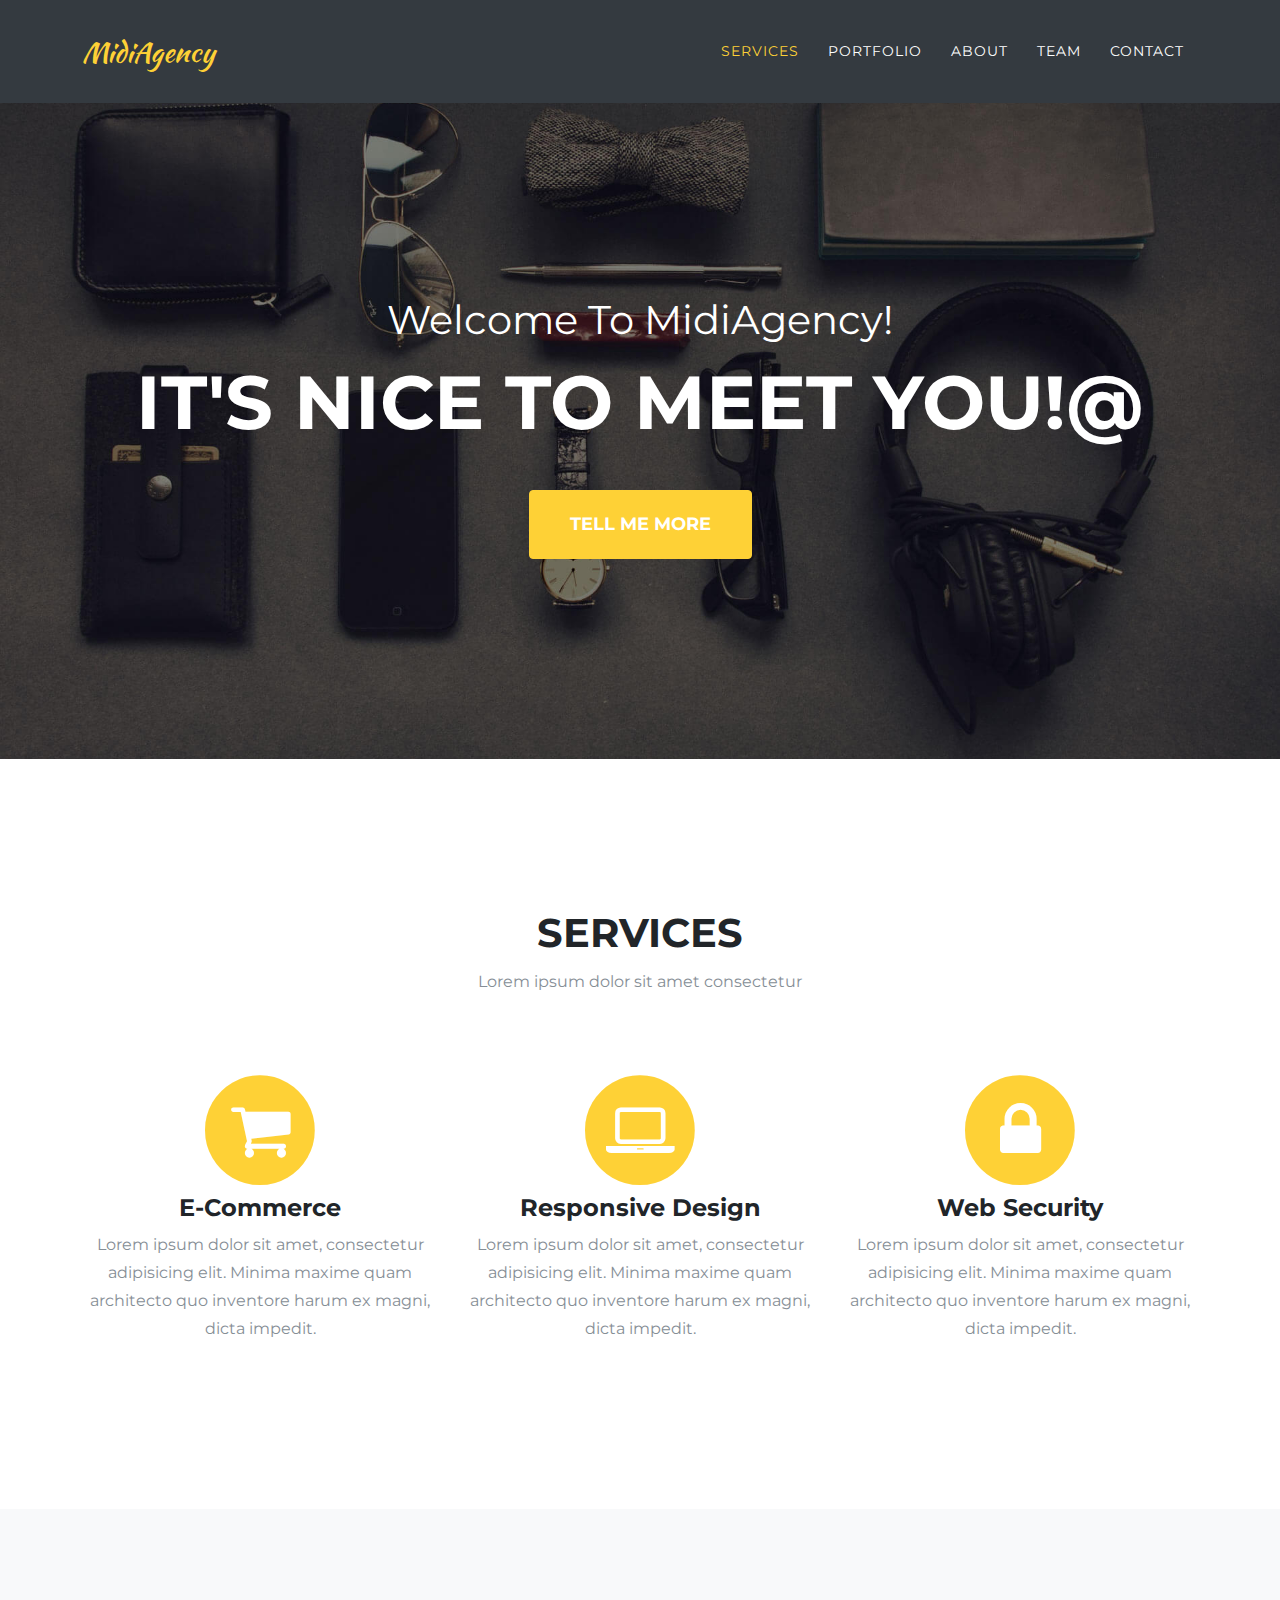
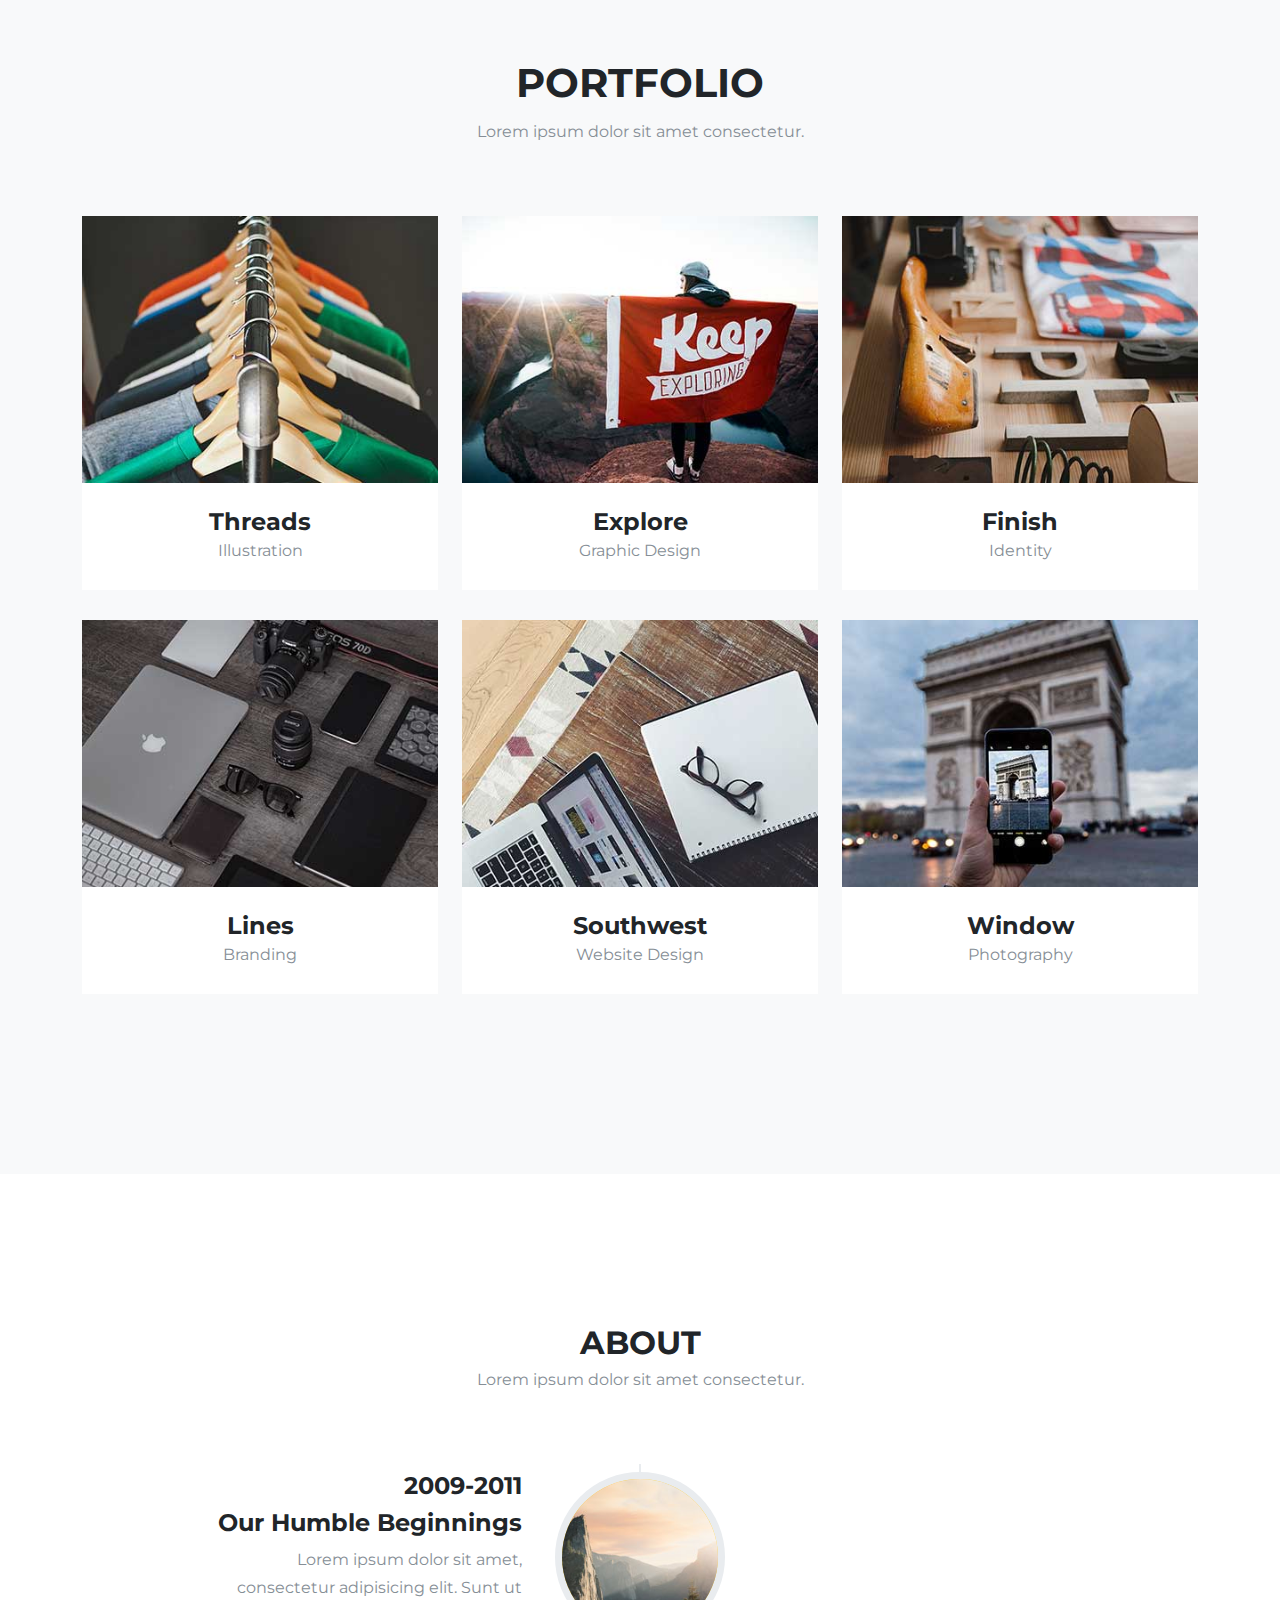
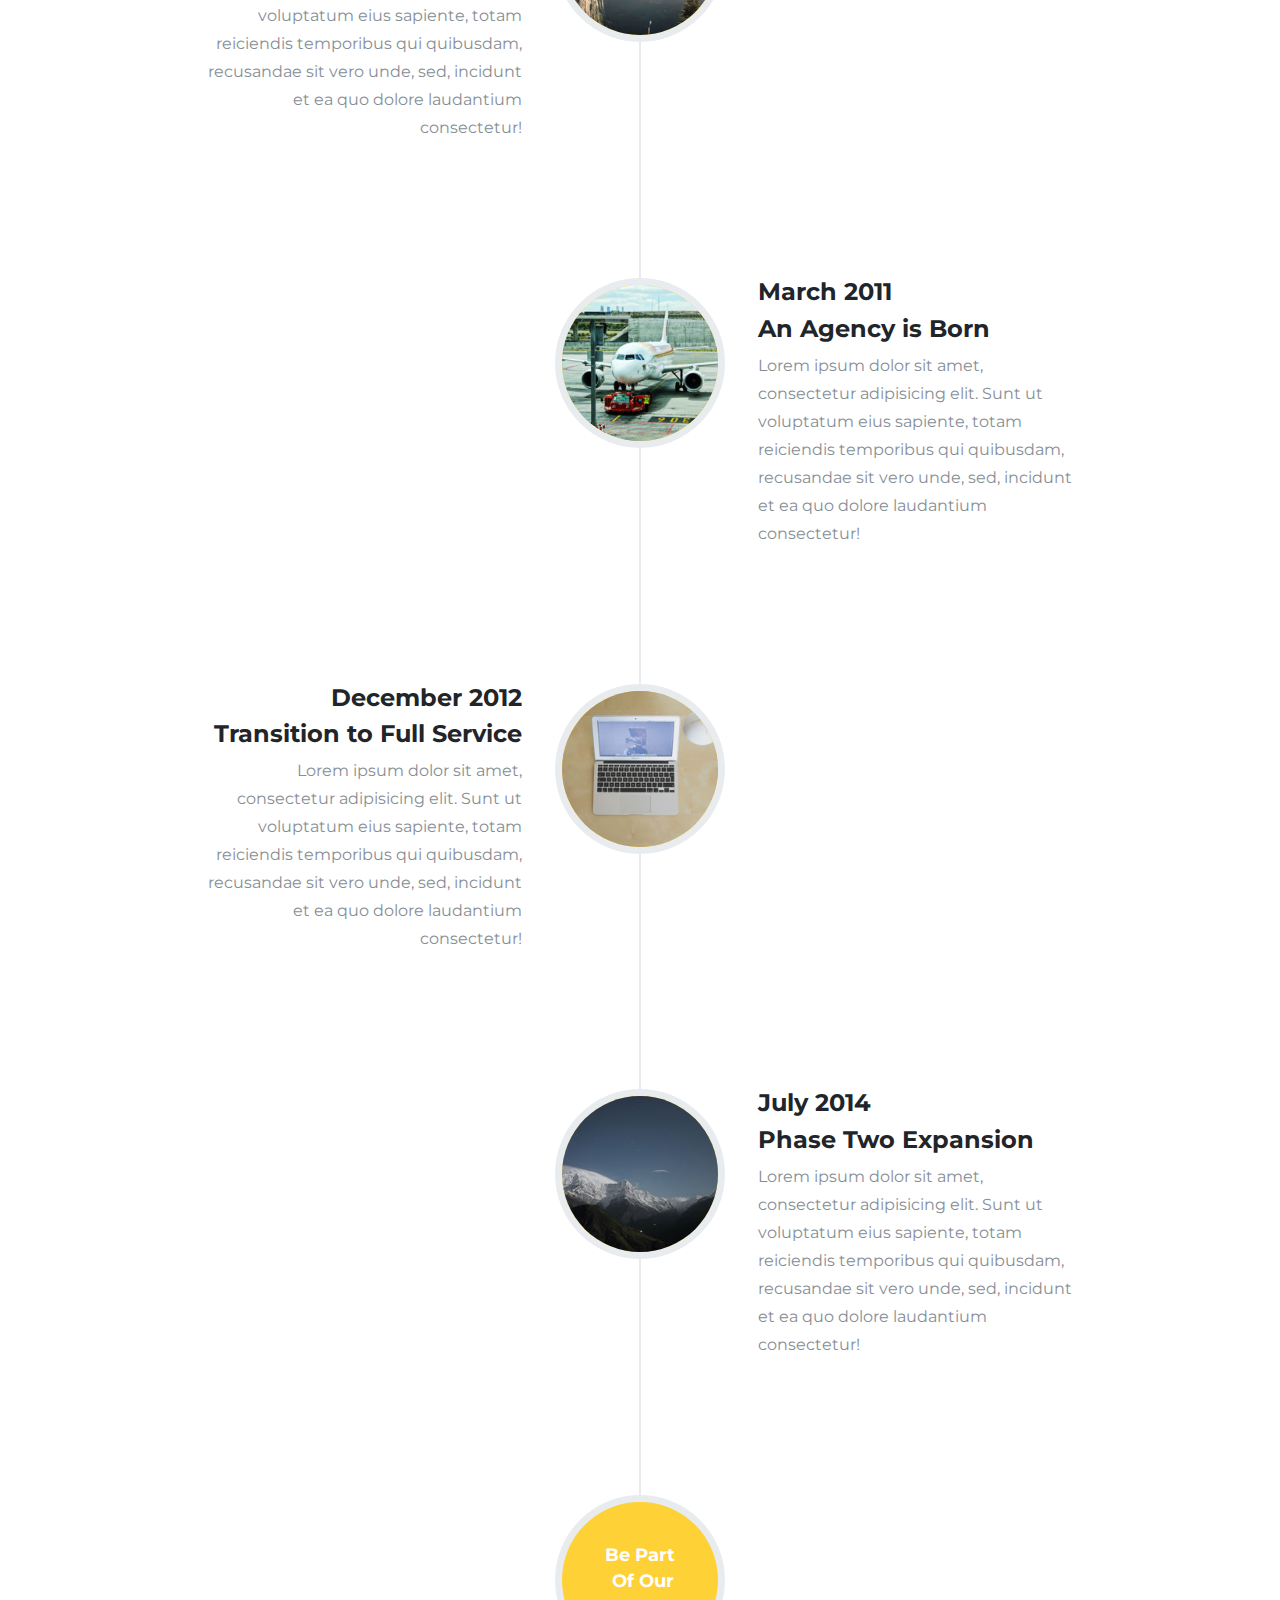
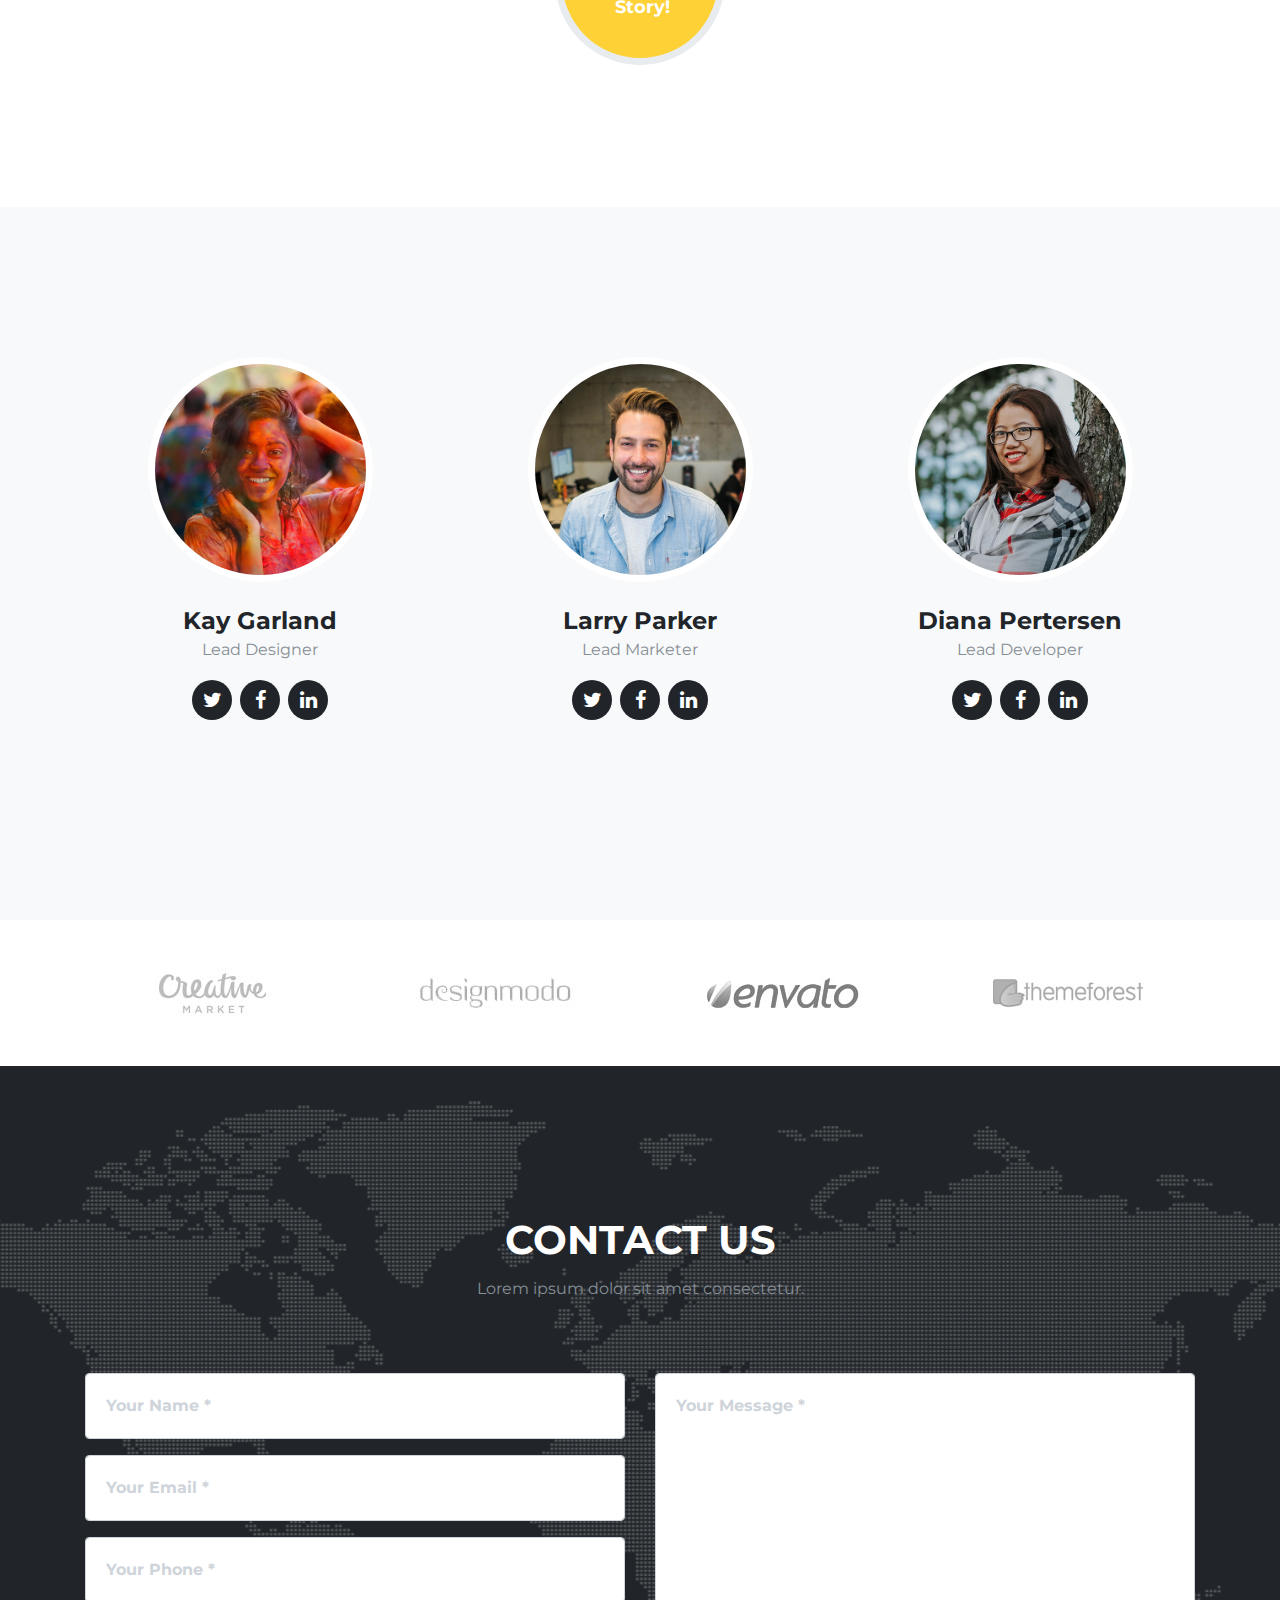
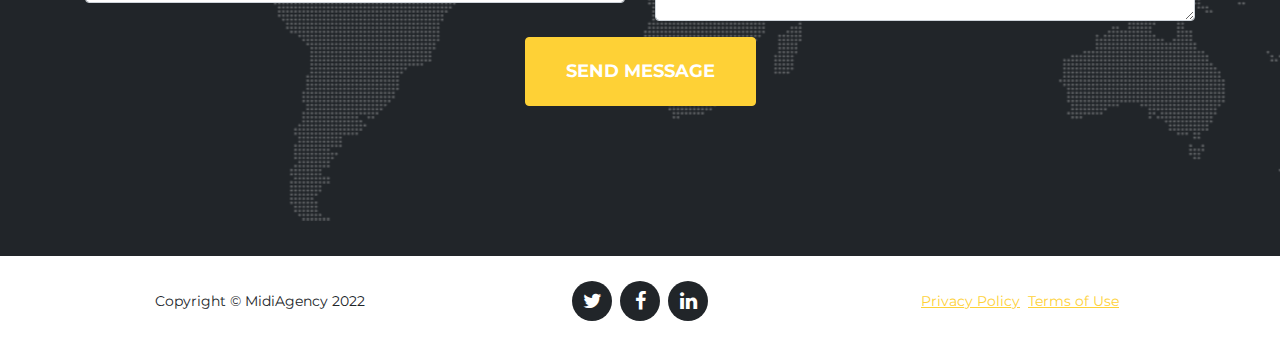
==== commit 9bb30c56: "Website update." ====
--- a/index.html
+++ b/index.html
@@ -1 +1 @@
-<!DOCTYPE html><html><head><meta charset="utf-8"><meta name="viewport" content="width=device-width, initial-scale=1.0, shrink-to-fit=no"><title>Home - MidiAgency</title><link rel="stylesheet" href="/assets/bootstrap/css/bootstrap.min.css?h=6d7dcb817c195bcdf75e339c8778c163"><link rel="stylesheet" href="https://fonts.googleapis.com/css?family=Montserrat:400,700"><link rel="stylesheet" href="https://fonts.googleapis.com/css?family=Kaushan+Script"><link rel="stylesheet" href="https://cdnjs.cloudflare.com/ajax/libs/font-awesome/4.7.0/css/font-awesome.min.css"></head><body id="page-top" data-bs-spy="scroll" data-bs-target="#mainNav" data-bs-offset="54"><nav class="navbar navbar-dark navbar-expand-lg fixed-top bg-dark" id="mainNav"><div class="container"><a class="navbar-brand" href="#page-top">MidiAgency</a><button data-bs-toggle="collapse" data-bs-target="#navbarResponsive" class="navbar-toggler navbar-toggler-right" type="button" aria-controls="navbarResponsive" aria-expanded="false" aria-label="Toggle navigation"><i class="fa fa-bars"></i></button><div class="collapse navbar-collapse" id="navbarResponsive"><ul class="navbar-nav ms-auto text-uppercase"><li class="nav-item"><a class="nav-link" href="#services">Services</a></li><li class="nav-item"><a class="nav-link" href="#portfolio">Portfolio</a></li><li class="nav-item"><a class="nav-link" href="#about">About</a></li><li class="nav-item"><a class="nav-link" href="#team">Team</a></li><li class="nav-item"><a class="nav-link" href="#contact">Contact</a></li></ul></div></div></nav><header class="masthead" style="background-image:url('/assets/img/header-bg.jpg?h=b8466c0919756b37f84bf6f4883412b5');"><div class="container"><div class="intro-text"><div class="intro-lead-in"><span>Welcome To MidiAgency!</span></div><div class="intro-heading text-uppercase"><span>It's Nice To Meet You!</span></div><a class="btn btn-primary btn-xl text-uppercase" role="button" href="#services">Tell me more</a></div></div></header><section id="services"><div class="container"><div class="row"><div class="col-lg-12 text-center"><h2 class="text-uppercase section-heading">Services</h2><h3 class="text-muted section-subheading">Lorem ipsum dolor sit amet consectetur</h3></div></div><div class="row text-center"><div class="col-md-4"><span class="fa-stack fa-4x"><i class="fa fa-circle fa-stack-2x text-primary"></i><i class="fa fa-shopping-cart fa-stack-1x fa-inverse"></i></span><h4 class="section-heading">E-Commerce</h4><p class="text-muted">Lorem ipsum dolor sit amet, consectetur adipisicing elit. Minima maxime quam architecto quo inventore harum ex magni, dicta impedit.</p></div><div class="col-md-4"><span class="fa-stack fa-4x"><i class="fa fa-circle fa-stack-2x text-primary"></i><i class="fa fa-laptop fa-stack-1x fa-inverse"></i></span><h4 class="section-heading">Responsive Design</h4><p class="text-muted">Lorem ipsum dolor sit amet, consectetur adipisicing elit. Minima maxime quam architecto quo inventore harum ex magni, dicta impedit.</p></div><div class="col-md-4"><span class="fa-stack fa-4x"><i class="fa fa-circle fa-stack-2x text-primary"></i><i class="fa fa-lock fa-stack-1x fa-inverse"></i></span><h4 class="section-heading">Web Security</h4><p class="text-muted">Lorem ipsum dolor sit amet, consectetur adipisicing elit. Minima maxime quam architecto quo inventore harum ex magni, dicta impedit.</p></div></div></div></section><section class="bg-light" id="portfolio"><div class="container"><div class="row"><div class="col-lg-12 text-center"><h2 class="text-uppercase section-heading">Portfolio</h2><h3 class="text-muted section-subheading">Lorem ipsum dolor sit amet consectetur.</h3></div></div><div class="row"><div class="col-sm-6 col-md-4 portfolio-item"><a class="portfolio-link" href="#portfolioModal1" data-bs-toggle="modal"><div class="portfolio-hover"><div class="portfolio-hover-content"><i class="fa fa-plus fa-3x"></i></div></div><img class="img-fluid" src="/assets/img/portfolio/1-thumbnail.jpg?h=41aa7626f88f088a2c71d960df1da583"></a><div class="portfolio-caption"><h4>Threads</h4><p class="text-muted">Illustration</p></div></div><div class="col-sm-6 col-md-4 portfolio-item"><a class="portfolio-link" href="#portfolioModal2" data-bs-toggle="modal"><div class="portfolio-hover"><div class="portfolio-hover-content"><i class="fa fa-plus fa-3x"></i></div></div><img class="img-fluid" src="/assets/img/portfolio/2-thumbnail.jpg?h=e0cd73f9cd729a71c99bb73d59fdff7a"></a><div class="portfolio-caption"><h4>Explore</h4><p class="text-muted">Graphic Design</p></div></div><div class="col-sm-6 col-md-4 portfolio-item"><a class="portfolio-link" href="#portfolioModal3" data-bs-toggle="modal"><div class="portfolio-hover"><div class="portfolio-hover-content"><i class="fa fa-plus fa-3x"></i></div></div><img class="img-fluid" src="/assets/img/portfolio/3-thumbnail.jpg?h=21014624943ca4e4f89cd0f1882d6e7f"></a><div class="portfolio-caption"><h4>Finish</h4><p class="text-muted">Identity</p></div></div><div class="col-sm-6 col-md-4 portfolio-item"><a class="portfolio-link" href="#portfolioModal4" data-bs-toggle="modal"><div class="portfolio-hover"><div class="portfolio-hover-content"><i class="fa fa-plus fa-3x"></i></div></div><img class="img-fluid" src="/assets/img/portfolio/4-thumbnail.jpg?h=62e85a384b97007129548e987c155861"></a><div class="portfolio-caption"><h4>Lines</h4><p class="text-muted">Branding</p></div></div><div class="col-sm-6 col-md-4 portfolio-item"><a class="portfolio-link" href="#portfolioModal5" data-bs-toggle="modal"><div class="portfolio-hover"><div class="portfolio-hover-content"><i class="fa fa-plus fa-3x"></i></div></div><img class="img-fluid" src="/assets/img/portfolio/5-thumbnail.jpg?h=71496ae4d377a216a250e5349e5dab7c"></a><div class="portfolio-caption"><h4>Southwest</h4><p class="text-muted">Website Design</p></div></div><div class="col-sm-6 col-md-4 portfolio-item"><a class="portfolio-link" href="#portfolioModal6" data-bs-toggle="modal"><div class="portfolio-hover"><div class="portfolio-hover-content"><i class="fa fa-plus fa-3x"></i></div></div><img class="img-fluid" src="/assets/img/portfolio/6-thumbnail.jpg?h=f641bb32de99d994a495276cef6faf04"></a><div class="portfolio-caption"><h4>Window</h4><p class="text-muted">Photography</p></div></div></div></div></section><section id="about"><div class="container"><div class="row"><div class="col-lg-12 text-center"><h2 class="text-uppercase">About</h2><h3 class="text-muted section-subheading">Lorem ipsum dolor sit amet consectetur.</h3></div></div><div class="row"><div class="col-lg-12"><ul class="list-group timeline"><li class="list-group-item"><div class="timeline-image"><img class="rounded-circle img-fluid" src="/assets/img/about/1.jpg?h=d6348b0ac62136468dbff141c95c313b"></div><div class="timeline-panel"><div class="timeline-heading"><h4>2009-2011</h4><h4 class="subheading">Our Humble Beginnings</h4></div><div class="timeline-body"><p class="text-muted">Lorem ipsum dolor sit amet, consectetur adipisicing elit. Sunt ut voluptatum eius sapiente, totam reiciendis temporibus qui quibusdam, recusandae sit vero unde, sed, incidunt et ea quo dolore laudantium consectetur!</p></div></div></li><li class="list-group-item timeline-inverted"><div class="timeline-image"><img class="rounded-circle img-fluid" src="/assets/img/about/2.jpg?h=a0bc1f1302cca7e34fe4a8a6ede823be"></div><div class="timeline-panel"><div class="timeline-heading"><h4>March 2011</h4><h4 class="subheading">An Agency is Born</h4></div><div class="timeline-body"><p class="text-muted">Lorem ipsum dolor sit amet, consectetur adipisicing elit. Sunt ut voluptatum eius sapiente, totam reiciendis temporibus qui quibusdam, recusandae sit vero unde, sed, incidunt et ea quo dolore laudantium consectetur!</p></div></div></li><li class="list-group-item"><div class="timeline-image"><img class="rounded-circle img-fluid" src="/assets/img/about/3.jpg?h=90e7913e72276cee000a30cb05a62998"></div><div class="timeline-panel"><div class="timeline-heading"><h4>December 2012</h4><h4 class="subheading">Transition to Full Service</h4></div><div class="timeline-body"><p class="text-muted">Lorem ipsum dolor sit amet, consectetur adipisicing elit. Sunt ut voluptatum eius sapiente, totam reiciendis temporibus qui quibusdam, recusandae sit vero unde, sed, incidunt et ea quo dolore laudantium consectetur!</p></div></div></li><li class="list-group-item timeline-inverted"><div class="timeline-image"><img class="rounded-circle img-fluid" src="/assets/img/about/4.jpg?h=dd75735e722d131b77b4cf11c203f0fa"></div><div class="timeline-panel"><div class="timeline-heading"><h4>July 2014</h4><h4 class="subheading">Phase Two Expansion</h4></div><div class="timeline-body"><p class="text-muted">Lorem ipsum dolor sit amet, consectetur adipisicing elit. Sunt ut voluptatum eius sapiente, totam reiciendis temporibus qui quibusdam, recusandae sit vero unde, sed, incidunt et ea quo dolore laudantium consectetur!</p></div></div></li><li class="list-group-item timeline-inverted"><div class="timeline-image"><h4>Be Part<br>&nbsp;Of Our<br>&nbsp;Story!</h4></div></li></ul></div></div></div></section><section class="bg-light" id="team"><div class="container"><div class="row"><div class="col-sm-4"><div class="team-member"><img class="rounded-circle mx-auto" src="/assets/img/team/1.jpg?h=c434e0c7fcafcc377eb28d401bc929c5"><h4>Kay Garland</h4><p class="text-muted">Lead Designer</p><ul class="list-inline social-buttons"><li class="list-inline-item"><a href="#"><i class="fa fa-twitter"></i></a></li><li class="list-inline-item"><a href="#"><i class="fa fa-facebook"></i></a></li><li class="list-inline-item"><a href="#"><i class="fa fa-linkedin"></i></a></li></ul></div></div><div class="col-sm-4"><div class="team-member"><img class="rounded-circle mx-auto" src="/assets/img/team/2.jpg?h=8e9342204d10ea6634de08592333f8d7"><h4>Larry Parker</h4><p class="text-muted">Lead Marketer</p><ul class="list-inline social-buttons"><li class="list-inline-item"><a href="#"><i class="fa fa-twitter"></i></a></li><li class="list-inline-item"><a href="#"><i class="fa fa-facebook"></i></a></li><li class="list-inline-item"><a href="#"><i class="fa fa-linkedin"></i></a></li></ul></div></div><div class="col-sm-4"><div class="team-member"><img class="rounded-circle mx-auto" src="/assets/img/team/3.jpg?h=ea6dfd472215c4f04980b45cace43204"><h4>Diana Pertersen</h4><p class="text-muted">Lead Developer</p><ul class="list-inline social-buttons"><li class="list-inline-item"><a href="#"><i class="fa fa-twitter"></i></a></li><li class="list-inline-item"><a href="#"><i class="fa fa-facebook"></i></a></li><li class="list-inline-item"><a href="#"><i class="fa fa-linkedin"></i></a></li></ul></div></div></div></div></section><section class="py-5"><div class="container"><div class="row"><div class="col-sm-6 col-md-3"><a href="#"><img class="img-fluid d-block mx-auto" src="/assets/img/clients/creative-market.jpg?h=bfca663a296efd1d8aaa6a7f2870bc44"></a></div><div class="col-sm-6 col-md-3"><a href="#"><img class="img-fluid d-block mx-auto" src="/assets/img/clients/designmodo.jpg?h=116a831df4526f53dd7289e89a0476dd"></a></div><div class="col-sm-6 col-md-3"><a href="#"><img class="img-fluid d-block mx-auto" src="/assets/img/clients/envato.jpg?h=8a0748751b791c95127598b42fe9ab61"></a></div><div class="col-sm-6 col-md-3"><a href="#"><img class="img-fluid d-block mx-auto" src="/assets/img/clients/themeforest.jpg?h=7c2a20dbf3ae94f3f382e74dc9ef5f19"></a></div></div></div></section><section id="contact" style="background-image:url('/assets/img/map-image.png?h=dde716a63e31eca254a82a274d4f56c0');"><div class="container"><div class="row"><div class="col-lg-12 text-center"><h2 class="text-uppercase section-heading">Contact Us</h2><h3 class="text-muted section-subheading">Lorem ipsum dolor sit amet consectetur.</h3></div></div><div class="row"><div class="col-lg-12"><form id="contactForm" name="contactForm" novalidate="novalidate"><div class="row"><div class="col-md-6"><div class="form-group mb-3"><input class="form-control" type="text" id="name" placeholder="Your Name *" required=""><small class="form-text text-danger flex-grow-1 help-block lead"></small></div><div class="form-group mb-3"><input class="form-control" type="email" id="email" placeholder="Your Email *" required=""><small class="form-text text-danger help-block lead"></small></div><div class="form-group mb-3"><input class="form-control" type="tel" placeholder="Your Phone *" required=""><small class="form-text text-danger help-block lead"></small></div></div><div class="col-md-6"><div class="form-group mb-3"><textarea class="form-control" id="message" placeholder="Your Message *" required=""></textarea><small class="form-text text-danger help-block lead"></small></div></div><div class="w-100"></div><div class="col-lg-12 text-center"><div id="success"></div><button class="btn btn-primary btn-xl text-uppercase" id="sendMessageButton" type="submit">Send Message</button></div></div></form></div></div></div></section><footer><div class="container"><div class="row"><div class="col-md-4"><span class="copyright">Copyright&nbsp;© MidiAgency 2022</span></div><div class="col-md-4"><ul class="list-inline social-buttons"><li class="list-inline-item"><a href="#"><i class="fa fa-twitter"></i></a></li><li class="list-inline-item"><a href="#"><i class="fa fa-facebook"></i></a></li><li class="list-inline-item"><a href="#"><i class="fa fa-linkedin"></i></a></li></ul></div><div class="col-md-4"><ul class="list-inline quicklinks"><li class="list-inline-item"><a href="#">Privacy Policy</a></li><li class="list-inline-item"><a href="#">Terms of Use</a></li></ul></div></div></div></footer><div class="modal fade text-center portfolio-modal" role="dialog" tabindex="-1" id="portfolioModal1"><div class="modal-dialog modal-lg" role="document"><div class="modal-content"><div class="container"><div class="row"><div class="col-lg-8 mx-auto"><div class="modal-body"><h2 class="text-uppercase">Project Name</h2><p class="text-muted item-intro">Lorem ipsum dolor sit amet consectetur.</p><img class="img-fluid d-block mx-auto" src="/assets/img/portfolio/1-full.jpg?h=5dd7d2e943b04419fd49b39ac9311e2d"><p>Use this area to describe your project. Lorem ipsum dolor sit amet, consectetur adipisicing elit. Est blanditiis dolorem culpa incidunt minus dignissimos deserunt repellat aperiam quasi sunt officia expedita beatae cupiditate, maiores repudiandae, nostrum, reiciendis facere nemo!</p><ul class="list-unstyled"><li>Date: January 2017</li><li>Client: Threads</li><li>Category: Illustration</li></ul><button class="btn btn-primary" type="button" data-bs-dismiss="modal"><i class="fa fa-times"></i><span>&nbsp;Close Project</span></button></div></div></div></div></div></div></div><div class="modal fade text-center portfolio-modal" role="dialog" tabindex="-1" id="portfolioModal2"><div class="modal-dialog modal-lg" role="document"><div class="modal-content"><div class="container"><div class="row"><div class="col-lg-8 mx-auto"><div class="modal-body"><h2 class="text-uppercase">Project Name</h2><p class="text-muted item-intro">Lorem ipsum dolor sit amet consectetur.</p><img class="img-fluid d-block mx-auto" src="/assets/img/portfolio/2-full.jpg?h=8487e77cde92f4bcc127db1b8ed0c4c1"><p>Use this area to describe your project. Lorem ipsum dolor sit amet, consectetur adipisicing elit. Est blanditiis dolorem culpa incidunt minus dignissimos deserunt repellat aperiam quasi sunt officia expedita beatae cupiditate, maiores repudiandae, nostrum, reiciendis facere nemo!</p><ul class="list-unstyled"><li>Date: January 2017</li><li>Client: Threads</li><li>Category: Illustration</li></ul><button class="btn btn-primary" type="button" data-bs-dismiss="modal"><i class="fa fa-times"></i><span>&nbsp;Close Project</span></button></div></div></div></div></div></div></div><div class="modal fade text-center portfolio-modal" role="dialog" tabindex="-1" id="portfolioModal3"><div class="modal-dialog modal-lg" role="document"><div class="modal-content"><div class="container"><div class="row"><div class="col-lg-8 mx-auto"><div class="modal-body"><h2 class="text-uppercase">Project Name</h2><p class="text-muted item-intro">Lorem ipsum dolor sit amet consectetur.</p><img class="img-fluid d-block mx-auto" src="/assets/img/portfolio/3-full.jpg?h=0eaf4d52e6cf4453f60193427500852f"><p>Use this area to describe your project. Lorem ipsum dolor sit amet, consectetur adipisicing elit. Est blanditiis dolorem culpa incidunt minus dignissimos deserunt repellat aperiam quasi sunt officia expedita beatae cupiditate, maiores repudiandae, nostrum, reiciendis facere nemo!</p><ul class="list-unstyled"><li>Date: January 2017</li><li>Client: Threads</li><li>Category: Illustration</li></ul><button class="btn btn-primary" type="button" data-bs-dismiss="modal"><i class="fa fa-times"></i><span>&nbsp;Close Project</span></button></div></div></div></div></div></div></div><div class="modal fade text-center portfolio-modal" role="dialog" tabindex="-1" id="portfolioModal4"><div class="modal-dialog modal-lg" role="document"><div class="modal-content"><div class="container"><div class="row"><div class="col-lg-8 mx-auto"><div class="modal-body"><h2 class="text-uppercase">Project Name</h2><p class="text-muted item-intro">Lorem ipsum dolor sit amet consectetur.</p><img class="img-fluid d-block mx-auto" src="/assets/img/portfolio/4-full.jpg?h=721f69d0590c03962b69f832824a646b"><p>Use this area to describe your project. Lorem ipsum dolor sit amet, consectetur adipisicing elit. Est blanditiis dolorem culpa incidunt minus dignissimos deserunt repellat aperiam quasi sunt officia expedita beatae cupiditate, maiores repudiandae, nostrum, reiciendis facere nemo!</p><ul class="list-unstyled"><li>Date: January 2017</li><li>Client: Threads</li><li>Category: Illustration</li></ul><button class="btn btn-primary" type="button" data-bs-dismiss="modal"><i class="fa fa-times"></i><span>&nbsp;Close Project</span></button></div></div></div></div></div></div></div><div class="modal fade text-center portfolio-modal" role="dialog" tabindex="-1" id="portfolioModal5"><div class="modal-dialog modal-lg" role="document"><div class="modal-content"><div class="container"><div class="row"><div class="col-lg-8 mx-auto"><div class="modal-body"><h2 class="text-uppercase">Project Name</h2><p class="text-muted item-intro">Lorem ipsum dolor sit amet consectetur.</p><img class="img-fluid d-block mx-auto" src="/assets/img/portfolio/5-full.jpg?h=789d8002c11f19a550179c6c003234ad"><p>Use this area to describe your project. Lorem ipsum dolor sit amet, consectetur adipisicing elit. Est blanditiis dolorem culpa incidunt minus dignissimos deserunt repellat aperiam quasi sunt officia expedita beatae cupiditate, maiores repudiandae, nostrum, reiciendis facere nemo!</p><ul class="list-unstyled"><li>Date: January 2017</li><li>Client: Threads</li><li>Category: Illustration</li></ul><button class="btn btn-primary" type="button" data-bs-dismiss="modal"><i class="fa fa-times"></i><span>&nbsp;Close Project</span></button></div></div></div></div></div></div></div><div class="modal fade text-center portfolio-modal" role="dialog" tabindex="-1" id="portfolioModal6"><div class="modal-dialog modal-lg" role="document"><div class="modal-content"><div class="container"><div class="row"><div class="col-lg-8 mx-auto"><div class="modal-body"><h2 class="text-uppercase">Project Name</h2><p class="text-muted item-intro">Lorem ipsum dolor sit amet consectetur.</p><img class="img-fluid d-block mx-auto" src="/assets/img/portfolio/6-full.jpg?h=f423a081dafbc490942c47688d79210f"><p>Use this area to describe your project. Lorem ipsum dolor sit amet, consectetur adipisicing elit. Est blanditiis dolorem culpa incidunt minus dignissimos deserunt repellat aperiam quasi sunt officia expedita beatae cupiditate, maiores repudiandae, nostrum, reiciendis facere nemo!</p><ul class="list-unstyled"><li>Date: January 2017</li><li>Client: Threads</li><li>Category: Illustration</li></ul><button class="btn btn-primary" type="button" data-bs-dismiss="modal"><i class="fa fa-times"></i><span>&nbsp;Close Project</span></button></div></div></div></div></div></div></div><script src="https://cdn.jsdelivr.net/npm/bootstrap@5.1.3/dist/js/bootstrap.bundle.min.js"></script><script src="/assets/js/script.min.js?h=ecc440ce2b35a6ed59fbd6e54cc9f308"></script></body></html>+<!DOCTYPE html><html><head><meta charset="utf-8"><meta name="viewport" content="width=device-width, initial-scale=1.0, shrink-to-fit=no"><title>Home - MidiAgency</title><link rel="stylesheet" href="/assets/bootstrap/css/bootstrap.min.css?h=6d7dcb817c195bcdf75e339c8778c163"><link rel="stylesheet" href="https://fonts.googleapis.com/css?family=Montserrat:400,700"><link rel="stylesheet" href="https://fonts.googleapis.com/css?family=Kaushan+Script"><link rel="stylesheet" href="https://cdnjs.cloudflare.com/ajax/libs/font-awesome/4.7.0/css/font-awesome.min.css"></head><body id="page-top" data-bs-spy="scroll" data-bs-target="#mainNav" data-bs-offset="54"><nav class="navbar navbar-dark navbar-expand-lg fixed-top bg-dark" id="mainNav"><div class="container"><a class="navbar-brand" href="#page-top">MidiAgency</a><button data-bs-toggle="collapse" data-bs-target="#navbarResponsive" class="navbar-toggler navbar-toggler-right" type="button" aria-controls="navbarResponsive" aria-expanded="false" aria-label="Toggle navigation"><i class="fa fa-bars"></i></button><div class="collapse navbar-collapse" id="navbarResponsive"><ul class="navbar-nav ms-auto text-uppercase"><li class="nav-item"><a class="nav-link" href="#services">Services</a></li><li class="nav-item"><a class="nav-link" href="#portfolio">Portfolio</a></li><li class="nav-item"><a class="nav-link" href="#about">About</a></li><li class="nav-item"><a class="nav-link" href="#team">Team</a></li><li class="nav-item"><a class="nav-link" href="#contact">Contact</a></li></ul></div></div></nav><header class="masthead" style="background-image:url('/assets/img/header-bg.jpg?h=b8466c0919756b37f84bf6f4883412b5');"><div class="container"><div class="intro-text"><div class="intro-lead-in"><span>Welcome To MidiAgency!</span></div><div class="intro-heading text-uppercase"><span>It's Nice To Meet You!@</span></div><a class="btn btn-primary btn-xl text-uppercase" role="button" href="#services">Tell me more</a></div></div></header><section id="services"><div class="container"><div class="row"><div class="col-lg-12 text-center"><h2 class="text-uppercase section-heading">Services</h2><h3 class="text-muted section-subheading">Lorem ipsum dolor sit amet consectetur</h3></div></div><div class="row text-center"><div class="col-md-4"><span class="fa-stack fa-4x"><i class="fa fa-circle fa-stack-2x text-primary"></i><i class="fa fa-shopping-cart fa-stack-1x fa-inverse"></i></span><h4 class="section-heading">E-Commerce</h4><p class="text-muted">Lorem ipsum dolor sit amet, consectetur adipisicing elit. Minima maxime quam architecto quo inventore harum ex magni, dicta impedit.</p></div><div class="col-md-4"><span class="fa-stack fa-4x"><i class="fa fa-circle fa-stack-2x text-primary"></i><i class="fa fa-laptop fa-stack-1x fa-inverse"></i></span><h4 class="section-heading">Responsive Design</h4><p class="text-muted">Lorem ipsum dolor sit amet, consectetur adipisicing elit. Minima maxime quam architecto quo inventore harum ex magni, dicta impedit.</p></div><div class="col-md-4"><span class="fa-stack fa-4x"><i class="fa fa-circle fa-stack-2x text-primary"></i><i class="fa fa-lock fa-stack-1x fa-inverse"></i></span><h4 class="section-heading">Web Security</h4><p class="text-muted">Lorem ipsum dolor sit amet, consectetur adipisicing elit. Minima maxime quam architecto quo inventore harum ex magni, dicta impedit.</p></div></div></div></section><section class="bg-light" id="portfolio"><div class="container"><div class="row"><div class="col-lg-12 text-center"><h2 class="text-uppercase section-heading">Portfolio</h2><h3 class="text-muted section-subheading">Lorem ipsum dolor sit amet consectetur.</h3></div></div><div class="row"><div class="col-sm-6 col-md-4 portfolio-item"><a class="portfolio-link" href="#portfolioModal1" data-bs-toggle="modal"><div class="portfolio-hover"><div class="portfolio-hover-content"><i class="fa fa-plus fa-3x"></i></div></div><img class="img-fluid" src="/assets/img/portfolio/1-thumbnail.jpg?h=41aa7626f88f088a2c71d960df1da583"></a><div class="portfolio-caption"><h4>Threads</h4><p class="text-muted">Illustration</p></div></div><div class="col-sm-6 col-md-4 portfolio-item"><a class="portfolio-link" href="#portfolioModal2" data-bs-toggle="modal"><div class="portfolio-hover"><div class="portfolio-hover-content"><i class="fa fa-plus fa-3x"></i></div></div><img class="img-fluid" src="/assets/img/portfolio/2-thumbnail.jpg?h=e0cd73f9cd729a71c99bb73d59fdff7a"></a><div class="portfolio-caption"><h4>Explore</h4><p class="text-muted">Graphic Design</p></div></div><div class="col-sm-6 col-md-4 portfolio-item"><a class="portfolio-link" href="#portfolioModal3" data-bs-toggle="modal"><div class="portfolio-hover"><div class="portfolio-hover-content"><i class="fa fa-plus fa-3x"></i></div></div><img class="img-fluid" src="/assets/img/portfolio/3-thumbnail.jpg?h=21014624943ca4e4f89cd0f1882d6e7f"></a><div class="portfolio-caption"><h4>Finish</h4><p class="text-muted">Identity</p></div></div><div class="col-sm-6 col-md-4 portfolio-item"><a class="portfolio-link" href="#portfolioModal4" data-bs-toggle="modal"><div class="portfolio-hover"><div class="portfolio-hover-content"><i class="fa fa-plus fa-3x"></i></div></div><img class="img-fluid" src="/assets/img/portfolio/4-thumbnail.jpg?h=62e85a384b97007129548e987c155861"></a><div class="portfolio-caption"><h4>Lines</h4><p class="text-muted">Branding</p></div></div><div class="col-sm-6 col-md-4 portfolio-item"><a class="portfolio-link" href="#portfolioModal5" data-bs-toggle="modal"><div class="portfolio-hover"><div class="portfolio-hover-content"><i class="fa fa-plus fa-3x"></i></div></div><img class="img-fluid" src="/assets/img/portfolio/5-thumbnail.jpg?h=71496ae4d377a216a250e5349e5dab7c"></a><div class="portfolio-caption"><h4>Southwest</h4><p class="text-muted">Website Design</p></div></div><div class="col-sm-6 col-md-4 portfolio-item"><a class="portfolio-link" href="#portfolioModal6" data-bs-toggle="modal"><div class="portfolio-hover"><div class="portfolio-hover-content"><i class="fa fa-plus fa-3x"></i></div></div><img class="img-fluid" src="/assets/img/portfolio/6-thumbnail.jpg?h=f641bb32de99d994a495276cef6faf04"></a><div class="portfolio-caption"><h4>Window</h4><p class="text-muted">Photography</p></div></div></div></div></section><section id="about"><div class="container"><div class="row"><div class="col-lg-12 text-center"><h2 class="text-uppercase">About</h2><h3 class="text-muted section-subheading">Lorem ipsum dolor sit amet consectetur.</h3></div></div><div class="row"><div class="col-lg-12"><ul class="list-group timeline"><li class="list-group-item"><div class="timeline-image"><img class="rounded-circle img-fluid" src="/assets/img/about/1.jpg?h=d6348b0ac62136468dbff141c95c313b"></div><div class="timeline-panel"><div class="timeline-heading"><h4>2009-2011</h4><h4 class="subheading">Our Humble Beginnings</h4></div><div class="timeline-body"><p class="text-muted">Lorem ipsum dolor sit amet, consectetur adipisicing elit. Sunt ut voluptatum eius sapiente, totam reiciendis temporibus qui quibusdam, recusandae sit vero unde, sed, incidunt et ea quo dolore laudantium consectetur!</p></div></div></li><li class="list-group-item timeline-inverted"><div class="timeline-image"><img class="rounded-circle img-fluid" src="/assets/img/about/2.jpg?h=a0bc1f1302cca7e34fe4a8a6ede823be"></div><div class="timeline-panel"><div class="timeline-heading"><h4>March 2011</h4><h4 class="subheading">An Agency is Born</h4></div><div class="timeline-body"><p class="text-muted">Lorem ipsum dolor sit amet, consectetur adipisicing elit. Sunt ut voluptatum eius sapiente, totam reiciendis temporibus qui quibusdam, recusandae sit vero unde, sed, incidunt et ea quo dolore laudantium consectetur!</p></div></div></li><li class="list-group-item"><div class="timeline-image"><img class="rounded-circle img-fluid" src="/assets/img/about/3.jpg?h=90e7913e72276cee000a30cb05a62998"></div><div class="timeline-panel"><div class="timeline-heading"><h4>December 2012</h4><h4 class="subheading">Transition to Full Service</h4></div><div class="timeline-body"><p class="text-muted">Lorem ipsum dolor sit amet, consectetur adipisicing elit. Sunt ut voluptatum eius sapiente, totam reiciendis temporibus qui quibusdam, recusandae sit vero unde, sed, incidunt et ea quo dolore laudantium consectetur!</p></div></div></li><li class="list-group-item timeline-inverted"><div class="timeline-image"><img class="rounded-circle img-fluid" src="/assets/img/about/4.jpg?h=dd75735e722d131b77b4cf11c203f0fa"></div><div class="timeline-panel"><div class="timeline-heading"><h4>July 2014</h4><h4 class="subheading">Phase Two Expansion</h4></div><div class="timeline-body"><p class="text-muted">Lorem ipsum dolor sit amet, consectetur adipisicing elit. Sunt ut voluptatum eius sapiente, totam reiciendis temporibus qui quibusdam, recusandae sit vero unde, sed, incidunt et ea quo dolore laudantium consectetur!</p></div></div></li><li class="list-group-item timeline-inverted"><div class="timeline-image"><h4>Be Part<br>&nbsp;Of Our<br>&nbsp;Story!</h4></div></li></ul></div></div></div></section><section class="bg-light" id="team"><div class="container"><div class="row"><div class="col-sm-4"><div class="team-member"><img class="rounded-circle mx-auto" src="/assets/img/team/1.jpg?h=c434e0c7fcafcc377eb28d401bc929c5"><h4>Kay Garland</h4><p class="text-muted">Lead Designer</p><ul class="list-inline social-buttons"><li class="list-inline-item"><a href="#"><i class="fa fa-twitter"></i></a></li><li class="list-inline-item"><a href="#"><i class="fa fa-facebook"></i></a></li><li class="list-inline-item"><a href="#"><i class="fa fa-linkedin"></i></a></li></ul></div></div><div class="col-sm-4"><div class="team-member"><img class="rounded-circle mx-auto" src="/assets/img/team/2.jpg?h=8e9342204d10ea6634de08592333f8d7"><h4>Larry Parker</h4><p class="text-muted">Lead Marketer</p><ul class="list-inline social-buttons"><li class="list-inline-item"><a href="#"><i class="fa fa-twitter"></i></a></li><li class="list-inline-item"><a href="#"><i class="fa fa-facebook"></i></a></li><li class="list-inline-item"><a href="#"><i class="fa fa-linkedin"></i></a></li></ul></div></div><div class="col-sm-4"><div class="team-member"><img class="rounded-circle mx-auto" src="/assets/img/team/3.jpg?h=ea6dfd472215c4f04980b45cace43204"><h4>Diana Pertersen</h4><p class="text-muted">Lead Developer</p><ul class="list-inline social-buttons"><li class="list-inline-item"><a href="#"><i class="fa fa-twitter"></i></a></li><li class="list-inline-item"><a href="#"><i class="fa fa-facebook"></i></a></li><li class="list-inline-item"><a href="#"><i class="fa fa-linkedin"></i></a></li></ul></div></div></div></div></section><section class="py-5"><div class="container"><div class="row"><div class="col-sm-6 col-md-3"><a href="#"><img class="img-fluid d-block mx-auto" src="/assets/img/clients/creative-market.jpg?h=bfca663a296efd1d8aaa6a7f2870bc44"></a></div><div class="col-sm-6 col-md-3"><a href="#"><img class="img-fluid d-block mx-auto" src="/assets/img/clients/designmodo.jpg?h=116a831df4526f53dd7289e89a0476dd"></a></div><div class="col-sm-6 col-md-3"><a href="#"><img class="img-fluid d-block mx-auto" src="/assets/img/clients/envato.jpg?h=8a0748751b791c95127598b42fe9ab61"></a></div><div class="col-sm-6 col-md-3"><a href="#"><img class="img-fluid d-block mx-auto" src="/assets/img/clients/themeforest.jpg?h=7c2a20dbf3ae94f3f382e74dc9ef5f19"></a></div></div></div></section><section id="contact" style="background-image:url('/assets/img/map-image.png?h=dde716a63e31eca254a82a274d4f56c0');"><div class="container"><div class="row"><div class="col-lg-12 text-center"><h2 class="text-uppercase section-heading">Contact Us</h2><h3 class="text-muted section-subheading">Lorem ipsum dolor sit amet consectetur.</h3></div></div><div class="row"><div class="col-lg-12"><form id="contactForm" name="contactForm" novalidate="novalidate"><div class="row"><div class="col-md-6"><div class="form-group mb-3"><input class="form-control" type="text" id="name" placeholder="Your Name *" required=""><small class="form-text text-danger flex-grow-1 help-block lead"></small></div><div class="form-group mb-3"><input class="form-control" type="email" id="email" placeholder="Your Email *" required=""><small class="form-text text-danger help-block lead"></small></div><div class="form-group mb-3"><input class="form-control" type="tel" placeholder="Your Phone *" required=""><small class="form-text text-danger help-block lead"></small></div></div><div class="col-md-6"><div class="form-group mb-3"><textarea class="form-control" id="message" placeholder="Your Message *" required=""></textarea><small class="form-text text-danger help-block lead"></small></div></div><div class="w-100"></div><div class="col-lg-12 text-center"><div id="success"></div><button class="btn btn-primary btn-xl text-uppercase" id="sendMessageButton" type="submit">Send Message</button></div></div></form></div></div></div></section><footer><div class="container"><div class="row"><div class="col-md-4"><span class="copyright">Copyright&nbsp;© MidiAgency 2022</span></div><div class="col-md-4"><ul class="list-inline social-buttons"><li class="list-inline-item"><a href="#"><i class="fa fa-twitter"></i></a></li><li class="list-inline-item"><a href="#"><i class="fa fa-facebook"></i></a></li><li class="list-inline-item"><a href="#"><i class="fa fa-linkedin"></i></a></li></ul></div><div class="col-md-4"><ul class="list-inline quicklinks"><li class="list-inline-item"><a href="#">Privacy Policy</a></li><li class="list-inline-item"><a href="#">Terms of Use</a></li></ul></div></div></div></footer><div class="modal fade text-center portfolio-modal" role="dialog" tabindex="-1" id="portfolioModal1"><div class="modal-dialog modal-lg" role="document"><div class="modal-content"><div class="container"><div class="row"><div class="col-lg-8 mx-auto"><div class="modal-body"><h2 class="text-uppercase">Project Name</h2><p class="text-muted item-intro">Lorem ipsum dolor sit amet consectetur.</p><img class="img-fluid d-block mx-auto" src="/assets/img/portfolio/1-full.jpg?h=5dd7d2e943b04419fd49b39ac9311e2d"><p>Use this area to describe your project. Lorem ipsum dolor sit amet, consectetur adipisicing elit. Est blanditiis dolorem culpa incidunt minus dignissimos deserunt repellat aperiam quasi sunt officia expedita beatae cupiditate, maiores repudiandae, nostrum, reiciendis facere nemo!</p><ul class="list-unstyled"><li>Date: January 2017</li><li>Client: Threads</li><li>Category: Illustration</li></ul><button class="btn btn-primary" type="button" data-bs-dismiss="modal"><i class="fa fa-times"></i><span>&nbsp;Close Project</span></button></div></div></div></div></div></div></div><div class="modal fade text-center portfolio-modal" role="dialog" tabindex="-1" id="portfolioModal2"><div class="modal-dialog modal-lg" role="document"><div class="modal-content"><div class="container"><div class="row"><div class="col-lg-8 mx-auto"><div class="modal-body"><h2 class="text-uppercase">Project Name</h2><p class="text-muted item-intro">Lorem ipsum dolor sit amet consectetur.</p><img class="img-fluid d-block mx-auto" src="/assets/img/portfolio/2-full.jpg?h=8487e77cde92f4bcc127db1b8ed0c4c1"><p>Use this area to describe your project. Lorem ipsum dolor sit amet, consectetur adipisicing elit. Est blanditiis dolorem culpa incidunt minus dignissimos deserunt repellat aperiam quasi sunt officia expedita beatae cupiditate, maiores repudiandae, nostrum, reiciendis facere nemo!</p><ul class="list-unstyled"><li>Date: January 2017</li><li>Client: Threads</li><li>Category: Illustration</li></ul><button class="btn btn-primary" type="button" data-bs-dismiss="modal"><i class="fa fa-times"></i><span>&nbsp;Close Project</span></button></div></div></div></div></div></div></div><div class="modal fade text-center portfolio-modal" role="dialog" tabindex="-1" id="portfolioModal3"><div class="modal-dialog modal-lg" role="document"><div class="modal-content"><div class="container"><div class="row"><div class="col-lg-8 mx-auto"><div class="modal-body"><h2 class="text-uppercase">Project Name</h2><p class="text-muted item-intro">Lorem ipsum dolor sit amet consectetur.</p><img class="img-fluid d-block mx-auto" src="/assets/img/portfolio/3-full.jpg?h=0eaf4d52e6cf4453f60193427500852f"><p>Use this area to describe your project. Lorem ipsum dolor sit amet, consectetur adipisicing elit. Est blanditiis dolorem culpa incidunt minus dignissimos deserunt repellat aperiam quasi sunt officia expedita beatae cupiditate, maiores repudiandae, nostrum, reiciendis facere nemo!</p><ul class="list-unstyled"><li>Date: January 2017</li><li>Client: Threads</li><li>Category: Illustration</li></ul><button class="btn btn-primary" type="button" data-bs-dismiss="modal"><i class="fa fa-times"></i><span>&nbsp;Close Project</span></button></div></div></div></div></div></div></div><div class="modal fade text-center portfolio-modal" role="dialog" tabindex="-1" id="portfolioModal4"><div class="modal-dialog modal-lg" role="document"><div class="modal-content"><div class="container"><div class="row"><div class="col-lg-8 mx-auto"><div class="modal-body"><h2 class="text-uppercase">Project Name</h2><p class="text-muted item-intro">Lorem ipsum dolor sit amet consectetur.</p><img class="img-fluid d-block mx-auto" src="/assets/img/portfolio/4-full.jpg?h=721f69d0590c03962b69f832824a646b"><p>Use this area to describe your project. Lorem ipsum dolor sit amet, consectetur adipisicing elit. Est blanditiis dolorem culpa incidunt minus dignissimos deserunt repellat aperiam quasi sunt officia expedita beatae cupiditate, maiores repudiandae, nostrum, reiciendis facere nemo!</p><ul class="list-unstyled"><li>Date: January 2017</li><li>Client: Threads</li><li>Category: Illustration</li></ul><button class="btn btn-primary" type="button" data-bs-dismiss="modal"><i class="fa fa-times"></i><span>&nbsp;Close Project</span></button></div></div></div></div></div></div></div><div class="modal fade text-center portfolio-modal" role="dialog" tabindex="-1" id="portfolioModal5"><div class="modal-dialog modal-lg" role="document"><div class="modal-content"><div class="container"><div class="row"><div class="col-lg-8 mx-auto"><div class="modal-body"><h2 class="text-uppercase">Project Name</h2><p class="text-muted item-intro">Lorem ipsum dolor sit amet consectetur.</p><img class="img-fluid d-block mx-auto" src="/assets/img/portfolio/5-full.jpg?h=789d8002c11f19a550179c6c003234ad"><p>Use this area to describe your project. Lorem ipsum dolor sit amet, consectetur adipisicing elit. Est blanditiis dolorem culpa incidunt minus dignissimos deserunt repellat aperiam quasi sunt officia expedita beatae cupiditate, maiores repudiandae, nostrum, reiciendis facere nemo!</p><ul class="list-unstyled"><li>Date: January 2017</li><li>Client: Threads</li><li>Category: Illustration</li></ul><button class="btn btn-primary" type="button" data-bs-dismiss="modal"><i class="fa fa-times"></i><span>&nbsp;Close Project</span></button></div></div></div></div></div></div></div><div class="modal fade text-center portfolio-modal" role="dialog" tabindex="-1" id="portfolioModal6"><div class="modal-dialog modal-lg" role="document"><div class="modal-content"><div class="container"><div class="row"><div class="col-lg-8 mx-auto"><div class="modal-body"><h2 class="text-uppercase">Project Name</h2><p class="text-muted item-intro">Lorem ipsum dolor sit amet consectetur.</p><img class="img-fluid d-block mx-auto" src="/assets/img/portfolio/6-full.jpg?h=f423a081dafbc490942c47688d79210f"><p>Use this area to describe your project. Lorem ipsum dolor sit amet, consectetur adipisicing elit. Est blanditiis dolorem culpa incidunt minus dignissimos deserunt repellat aperiam quasi sunt officia expedita beatae cupiditate, maiores repudiandae, nostrum, reiciendis facere nemo!</p><ul class="list-unstyled"><li>Date: January 2017</li><li>Client: Threads</li><li>Category: Illustration</li></ul><button class="btn btn-primary" type="button" data-bs-dismiss="modal"><i class="fa fa-times"></i><span>&nbsp;Close Project</span></button></div></div></div></div></div></div></div><script src="https://cdn.jsdelivr.net/npm/bootstrap@5.1.3/dist/js/bootstrap.bundle.min.js"></script><script src="/assets/js/script.min.js?h=ecc440ce2b35a6ed59fbd6e54cc9f308"></script></body></html>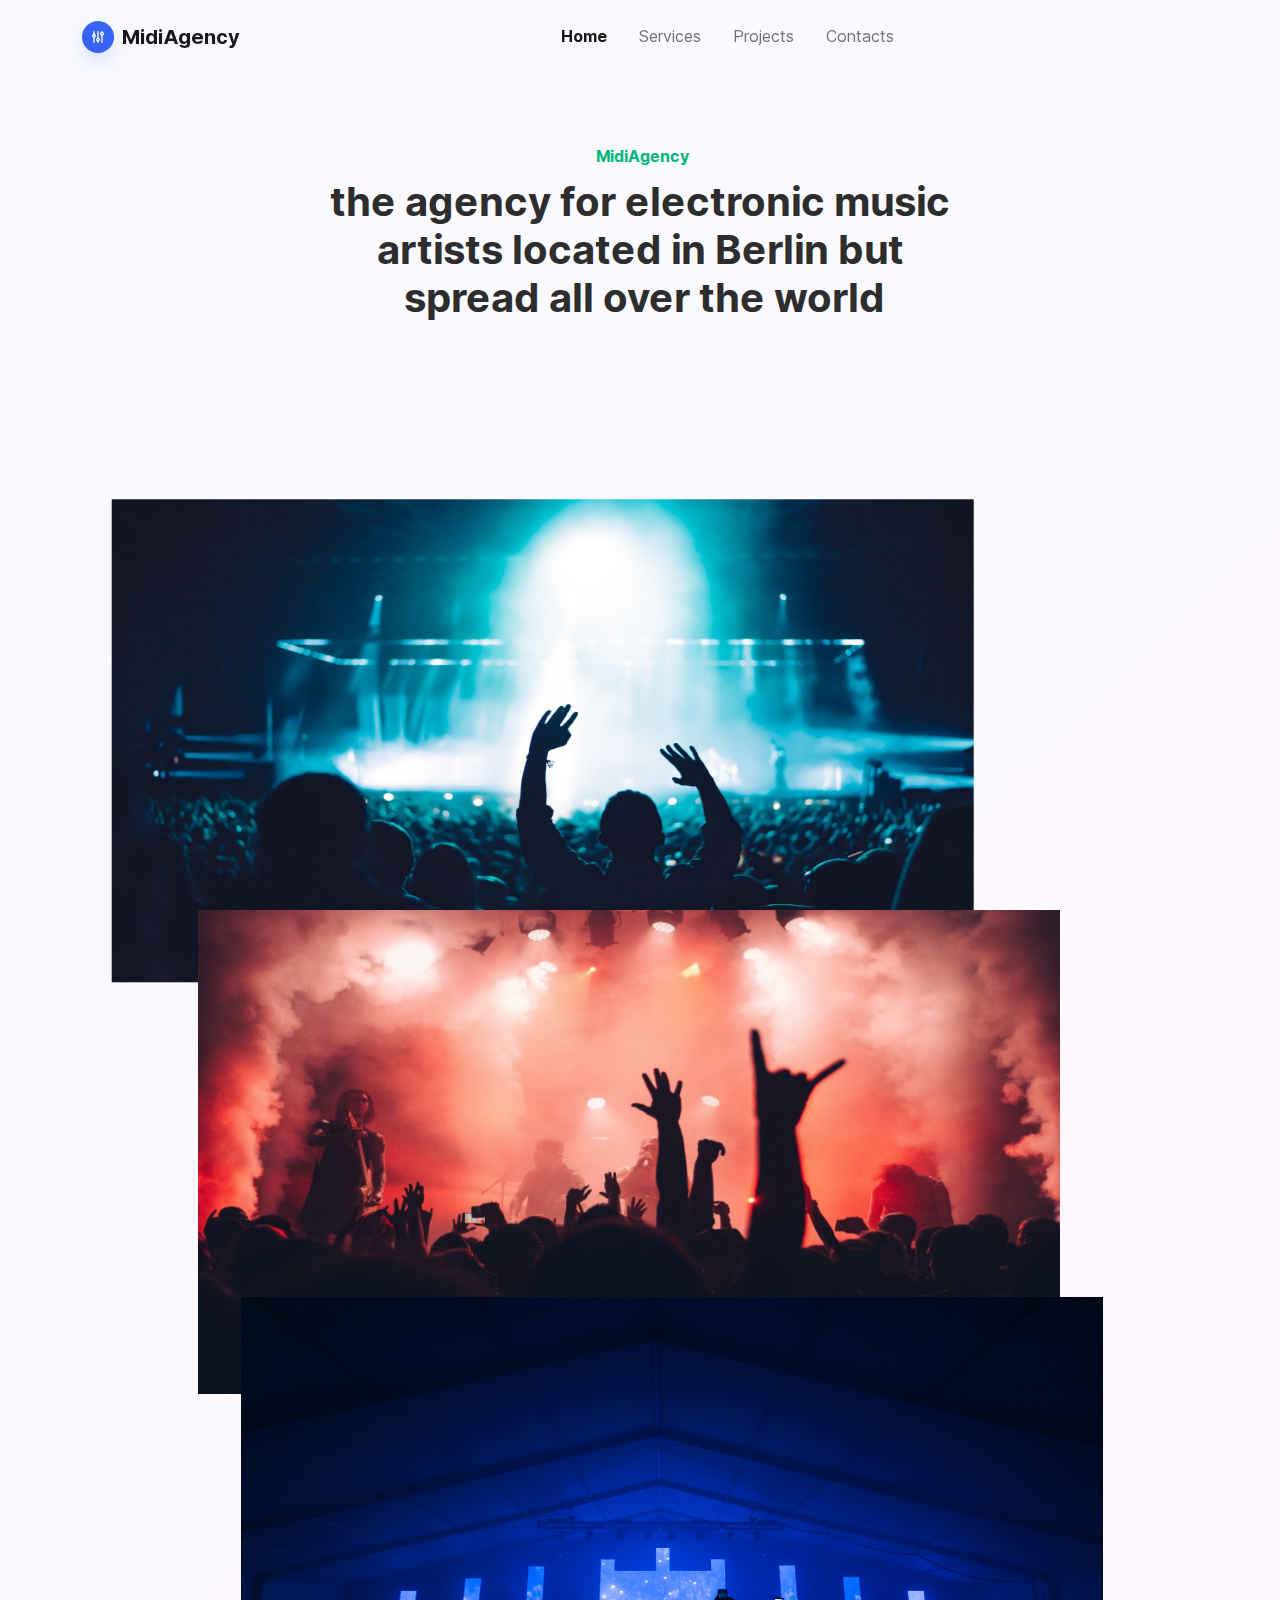
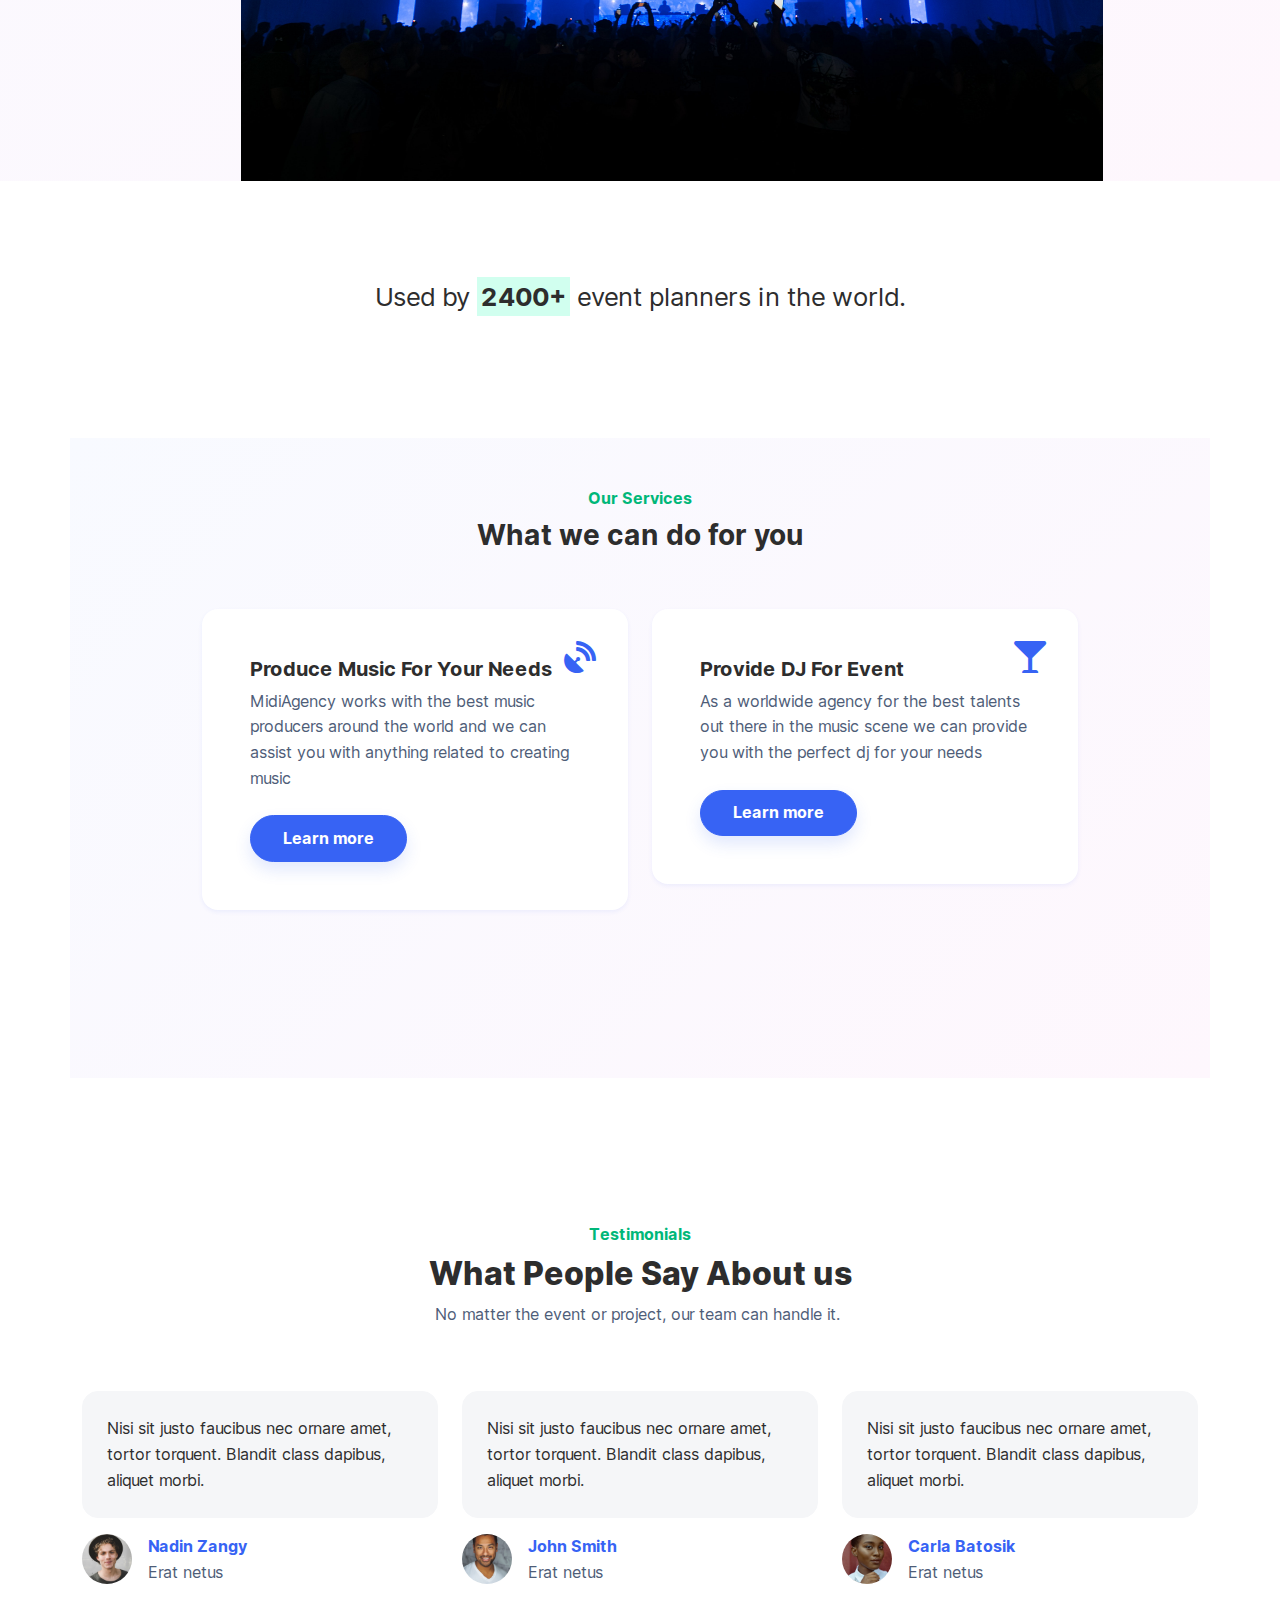
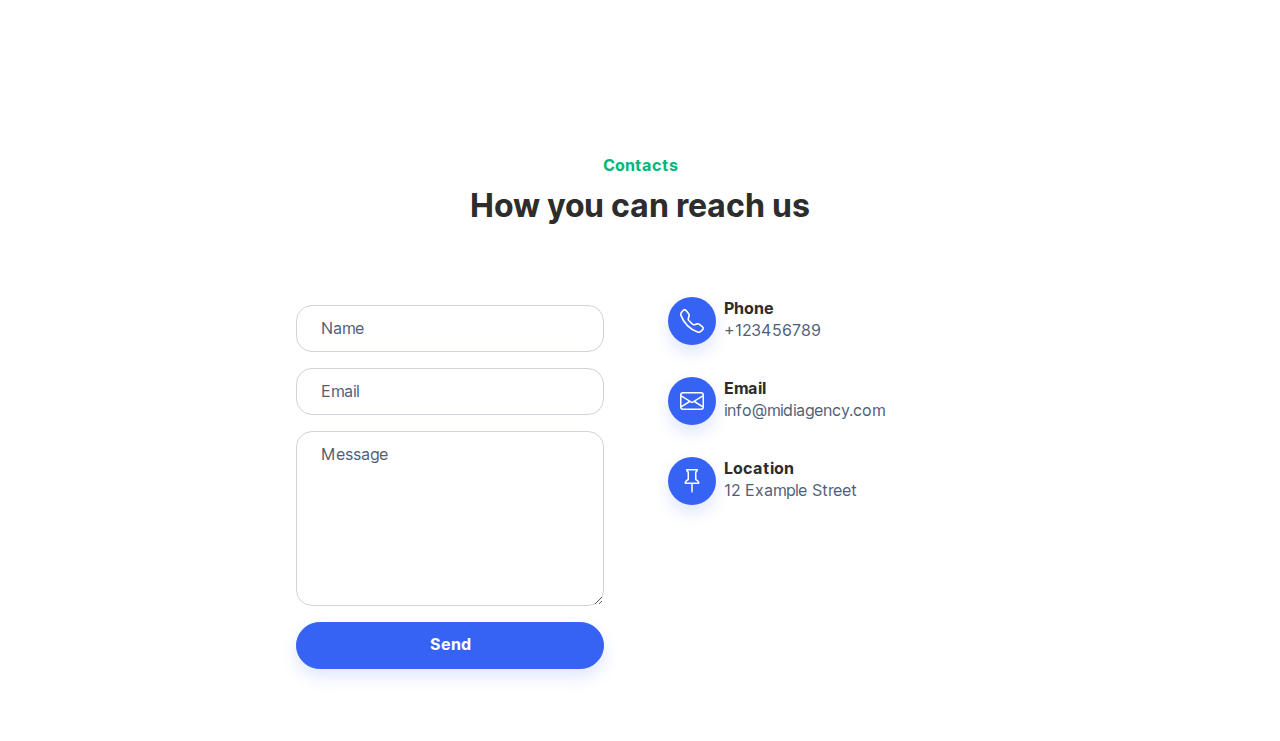
==== commit 2e275715: "Website update." ====
--- a/index.html
+++ b/index.html
@@ -1 +1,24 @@
-<!DOCTYPE html><html><head><meta charset="utf-8"><meta name="viewport" content="width=device-width, initial-scale=1.0, shrink-to-fit=no"><title>Home - MidiAgency</title><link rel="stylesheet" href="/assets/bootstrap/css/bootstrap.min.css?h=6d7dcb817c195bcdf75e339c8778c163"><link rel="stylesheet" href="https://fonts.googleapis.com/css?family=Montserrat:400,700"><link rel="stylesheet" href="https://fonts.googleapis.com/css?family=Kaushan+Script"><link rel="stylesheet" href="https://cdnjs.cloudflare.com/ajax/libs/font-awesome/4.7.0/css/font-awesome.min.css"></head><body id="page-top" data-bs-spy="scroll" data-bs-target="#mainNav" data-bs-offset="54"><nav class="navbar navbar-dark navbar-expand-lg fixed-top bg-dark" id="mainNav"><div class="container"><a class="navbar-brand" href="#page-top">MidiAgency</a><button data-bs-toggle="collapse" data-bs-target="#navbarResponsive" class="navbar-toggler navbar-toggler-right" type="button" aria-controls="navbarResponsive" aria-expanded="false" aria-label="Toggle navigation"><i class="fa fa-bars"></i></button><div class="collapse navbar-collapse" id="navbarResponsive"><ul class="navbar-nav ms-auto text-uppercase"><li class="nav-item"><a class="nav-link" href="#services">Services</a></li><li class="nav-item"><a class="nav-link" href="#portfolio">Portfolio</a></li><li class="nav-item"><a class="nav-link" href="#about">About</a></li><li class="nav-item"><a class="nav-link" href="#team">Team</a></li><li class="nav-item"><a class="nav-link" href="#contact">Contact</a></li></ul></div></div></nav><header class="masthead" style="background-image:url('/assets/img/header-bg.jpg?h=b8466c0919756b37f84bf6f4883412b5');"><div class="container"><div class="intro-text"><div class="intro-lead-in"><span>Welcome To MidiAgency!</span></div><div class="intro-heading text-uppercase"><span>It's Nice To Meet You!@</span></div><a class="btn btn-primary btn-xl text-uppercase" role="button" href="#services">Tell me more</a></div></div></header><section id="services"><div class="container"><div class="row"><div class="col-lg-12 text-center"><h2 class="text-uppercase section-heading">Services</h2><h3 class="text-muted section-subheading">Lorem ipsum dolor sit amet consectetur</h3></div></div><div class="row text-center"><div class="col-md-4"><span class="fa-stack fa-4x"><i class="fa fa-circle fa-stack-2x text-primary"></i><i class="fa fa-shopping-cart fa-stack-1x fa-inverse"></i></span><h4 class="section-heading">E-Commerce</h4><p class="text-muted">Lorem ipsum dolor sit amet, consectetur adipisicing elit. Minima maxime quam architecto quo inventore harum ex magni, dicta impedit.</p></div><div class="col-md-4"><span class="fa-stack fa-4x"><i class="fa fa-circle fa-stack-2x text-primary"></i><i class="fa fa-laptop fa-stack-1x fa-inverse"></i></span><h4 class="section-heading">Responsive Design</h4><p class="text-muted">Lorem ipsum dolor sit amet, consectetur adipisicing elit. Minima maxime quam architecto quo inventore harum ex magni, dicta impedit.</p></div><div class="col-md-4"><span class="fa-stack fa-4x"><i class="fa fa-circle fa-stack-2x text-primary"></i><i class="fa fa-lock fa-stack-1x fa-inverse"></i></span><h4 class="section-heading">Web Security</h4><p class="text-muted">Lorem ipsum dolor sit amet, consectetur adipisicing elit. Minima maxime quam architecto quo inventore harum ex magni, dicta impedit.</p></div></div></div></section><section class="bg-light" id="portfolio"><div class="container"><div class="row"><div class="col-lg-12 text-center"><h2 class="text-uppercase section-heading">Portfolio</h2><h3 class="text-muted section-subheading">Lorem ipsum dolor sit amet consectetur.</h3></div></div><div class="row"><div class="col-sm-6 col-md-4 portfolio-item"><a class="portfolio-link" href="#portfolioModal1" data-bs-toggle="modal"><div class="portfolio-hover"><div class="portfolio-hover-content"><i class="fa fa-plus fa-3x"></i></div></div><img class="img-fluid" src="/assets/img/portfolio/1-thumbnail.jpg?h=41aa7626f88f088a2c71d960df1da583"></a><div class="portfolio-caption"><h4>Threads</h4><p class="text-muted">Illustration</p></div></div><div class="col-sm-6 col-md-4 portfolio-item"><a class="portfolio-link" href="#portfolioModal2" data-bs-toggle="modal"><div class="portfolio-hover"><div class="portfolio-hover-content"><i class="fa fa-plus fa-3x"></i></div></div><img class="img-fluid" src="/assets/img/portfolio/2-thumbnail.jpg?h=e0cd73f9cd729a71c99bb73d59fdff7a"></a><div class="portfolio-caption"><h4>Explore</h4><p class="text-muted">Graphic Design</p></div></div><div class="col-sm-6 col-md-4 portfolio-item"><a class="portfolio-link" href="#portfolioModal3" data-bs-toggle="modal"><div class="portfolio-hover"><div class="portfolio-hover-content"><i class="fa fa-plus fa-3x"></i></div></div><img class="img-fluid" src="/assets/img/portfolio/3-thumbnail.jpg?h=21014624943ca4e4f89cd0f1882d6e7f"></a><div class="portfolio-caption"><h4>Finish</h4><p class="text-muted">Identity</p></div></div><div class="col-sm-6 col-md-4 portfolio-item"><a class="portfolio-link" href="#portfolioModal4" data-bs-toggle="modal"><div class="portfolio-hover"><div class="portfolio-hover-content"><i class="fa fa-plus fa-3x"></i></div></div><img class="img-fluid" src="/assets/img/portfolio/4-thumbnail.jpg?h=62e85a384b97007129548e987c155861"></a><div class="portfolio-caption"><h4>Lines</h4><p class="text-muted">Branding</p></div></div><div class="col-sm-6 col-md-4 portfolio-item"><a class="portfolio-link" href="#portfolioModal5" data-bs-toggle="modal"><div class="portfolio-hover"><div class="portfolio-hover-content"><i class="fa fa-plus fa-3x"></i></div></div><img class="img-fluid" src="/assets/img/portfolio/5-thumbnail.jpg?h=71496ae4d377a216a250e5349e5dab7c"></a><div class="portfolio-caption"><h4>Southwest</h4><p class="text-muted">Website Design</p></div></div><div class="col-sm-6 col-md-4 portfolio-item"><a class="portfolio-link" href="#portfolioModal6" data-bs-toggle="modal"><div class="portfolio-hover"><div class="portfolio-hover-content"><i class="fa fa-plus fa-3x"></i></div></div><img class="img-fluid" src="/assets/img/portfolio/6-thumbnail.jpg?h=f641bb32de99d994a495276cef6faf04"></a><div class="portfolio-caption"><h4>Window</h4><p class="text-muted">Photography</p></div></div></div></div></section><section id="about"><div class="container"><div class="row"><div class="col-lg-12 text-center"><h2 class="text-uppercase">About</h2><h3 class="text-muted section-subheading">Lorem ipsum dolor sit amet consectetur.</h3></div></div><div class="row"><div class="col-lg-12"><ul class="list-group timeline"><li class="list-group-item"><div class="timeline-image"><img class="rounded-circle img-fluid" src="/assets/img/about/1.jpg?h=d6348b0ac62136468dbff141c95c313b"></div><div class="timeline-panel"><div class="timeline-heading"><h4>2009-2011</h4><h4 class="subheading">Our Humble Beginnings</h4></div><div class="timeline-body"><p class="text-muted">Lorem ipsum dolor sit amet, consectetur adipisicing elit. Sunt ut voluptatum eius sapiente, totam reiciendis temporibus qui quibusdam, recusandae sit vero unde, sed, incidunt et ea quo dolore laudantium consectetur!</p></div></div></li><li class="list-group-item timeline-inverted"><div class="timeline-image"><img class="rounded-circle img-fluid" src="/assets/img/about/2.jpg?h=a0bc1f1302cca7e34fe4a8a6ede823be"></div><div class="timeline-panel"><div class="timeline-heading"><h4>March 2011</h4><h4 class="subheading">An Agency is Born</h4></div><div class="timeline-body"><p class="text-muted">Lorem ipsum dolor sit amet, consectetur adipisicing elit. Sunt ut voluptatum eius sapiente, totam reiciendis temporibus qui quibusdam, recusandae sit vero unde, sed, incidunt et ea quo dolore laudantium consectetur!</p></div></div></li><li class="list-group-item"><div class="timeline-image"><img class="rounded-circle img-fluid" src="/assets/img/about/3.jpg?h=90e7913e72276cee000a30cb05a62998"></div><div class="timeline-panel"><div class="timeline-heading"><h4>December 2012</h4><h4 class="subheading">Transition to Full Service</h4></div><div class="timeline-body"><p class="text-muted">Lorem ipsum dolor sit amet, consectetur adipisicing elit. Sunt ut voluptatum eius sapiente, totam reiciendis temporibus qui quibusdam, recusandae sit vero unde, sed, incidunt et ea quo dolore laudantium consectetur!</p></div></div></li><li class="list-group-item timeline-inverted"><div class="timeline-image"><img class="rounded-circle img-fluid" src="/assets/img/about/4.jpg?h=dd75735e722d131b77b4cf11c203f0fa"></div><div class="timeline-panel"><div class="timeline-heading"><h4>July 2014</h4><h4 class="subheading">Phase Two Expansion</h4></div><div class="timeline-body"><p class="text-muted">Lorem ipsum dolor sit amet, consectetur adipisicing elit. Sunt ut voluptatum eius sapiente, totam reiciendis temporibus qui quibusdam, recusandae sit vero unde, sed, incidunt et ea quo dolore laudantium consectetur!</p></div></div></li><li class="list-group-item timeline-inverted"><div class="timeline-image"><h4>Be Part<br>&nbsp;Of Our<br>&nbsp;Story!</h4></div></li></ul></div></div></div></section><section class="bg-light" id="team"><div class="container"><div class="row"><div class="col-sm-4"><div class="team-member"><img class="rounded-circle mx-auto" src="/assets/img/team/1.jpg?h=c434e0c7fcafcc377eb28d401bc929c5"><h4>Kay Garland</h4><p class="text-muted">Lead Designer</p><ul class="list-inline social-buttons"><li class="list-inline-item"><a href="#"><i class="fa fa-twitter"></i></a></li><li class="list-inline-item"><a href="#"><i class="fa fa-facebook"></i></a></li><li class="list-inline-item"><a href="#"><i class="fa fa-linkedin"></i></a></li></ul></div></div><div class="col-sm-4"><div class="team-member"><img class="rounded-circle mx-auto" src="/assets/img/team/2.jpg?h=8e9342204d10ea6634de08592333f8d7"><h4>Larry Parker</h4><p class="text-muted">Lead Marketer</p><ul class="list-inline social-buttons"><li class="list-inline-item"><a href="#"><i class="fa fa-twitter"></i></a></li><li class="list-inline-item"><a href="#"><i class="fa fa-facebook"></i></a></li><li class="list-inline-item"><a href="#"><i class="fa fa-linkedin"></i></a></li></ul></div></div><div class="col-sm-4"><div class="team-member"><img class="rounded-circle mx-auto" src="/assets/img/team/3.jpg?h=ea6dfd472215c4f04980b45cace43204"><h4>Diana Pertersen</h4><p class="text-muted">Lead Developer</p><ul class="list-inline social-buttons"><li class="list-inline-item"><a href="#"><i class="fa fa-twitter"></i></a></li><li class="list-inline-item"><a href="#"><i class="fa fa-facebook"></i></a></li><li class="list-inline-item"><a href="#"><i class="fa fa-linkedin"></i></a></li></ul></div></div></div></div></section><section class="py-5"><div class="container"><div class="row"><div class="col-sm-6 col-md-3"><a href="#"><img class="img-fluid d-block mx-auto" src="/assets/img/clients/creative-market.jpg?h=bfca663a296efd1d8aaa6a7f2870bc44"></a></div><div class="col-sm-6 col-md-3"><a href="#"><img class="img-fluid d-block mx-auto" src="/assets/img/clients/designmodo.jpg?h=116a831df4526f53dd7289e89a0476dd"></a></div><div class="col-sm-6 col-md-3"><a href="#"><img class="img-fluid d-block mx-auto" src="/assets/img/clients/envato.jpg?h=8a0748751b791c95127598b42fe9ab61"></a></div><div class="col-sm-6 col-md-3"><a href="#"><img class="img-fluid d-block mx-auto" src="/assets/img/clients/themeforest.jpg?h=7c2a20dbf3ae94f3f382e74dc9ef5f19"></a></div></div></div></section><section id="contact" style="background-image:url('/assets/img/map-image.png?h=dde716a63e31eca254a82a274d4f56c0');"><div class="container"><div class="row"><div class="col-lg-12 text-center"><h2 class="text-uppercase section-heading">Contact Us</h2><h3 class="text-muted section-subheading">Lorem ipsum dolor sit amet consectetur.</h3></div></div><div class="row"><div class="col-lg-12"><form id="contactForm" name="contactForm" novalidate="novalidate"><div class="row"><div class="col-md-6"><div class="form-group mb-3"><input class="form-control" type="text" id="name" placeholder="Your Name *" required=""><small class="form-text text-danger flex-grow-1 help-block lead"></small></div><div class="form-group mb-3"><input class="form-control" type="email" id="email" placeholder="Your Email *" required=""><small class="form-text text-danger help-block lead"></small></div><div class="form-group mb-3"><input class="form-control" type="tel" placeholder="Your Phone *" required=""><small class="form-text text-danger help-block lead"></small></div></div><div class="col-md-6"><div class="form-group mb-3"><textarea class="form-control" id="message" placeholder="Your Message *" required=""></textarea><small class="form-text text-danger help-block lead"></small></div></div><div class="w-100"></div><div class="col-lg-12 text-center"><div id="success"></div><button class="btn btn-primary btn-xl text-uppercase" id="sendMessageButton" type="submit">Send Message</button></div></div></form></div></div></div></section><footer><div class="container"><div class="row"><div class="col-md-4"><span class="copyright">Copyright&nbsp;© MidiAgency 2022</span></div><div class="col-md-4"><ul class="list-inline social-buttons"><li class="list-inline-item"><a href="#"><i class="fa fa-twitter"></i></a></li><li class="list-inline-item"><a href="#"><i class="fa fa-facebook"></i></a></li><li class="list-inline-item"><a href="#"><i class="fa fa-linkedin"></i></a></li></ul></div><div class="col-md-4"><ul class="list-inline quicklinks"><li class="list-inline-item"><a href="#">Privacy Policy</a></li><li class="list-inline-item"><a href="#">Terms of Use</a></li></ul></div></div></div></footer><div class="modal fade text-center portfolio-modal" role="dialog" tabindex="-1" id="portfolioModal1"><div class="modal-dialog modal-lg" role="document"><div class="modal-content"><div class="container"><div class="row"><div class="col-lg-8 mx-auto"><div class="modal-body"><h2 class="text-uppercase">Project Name</h2><p class="text-muted item-intro">Lorem ipsum dolor sit amet consectetur.</p><img class="img-fluid d-block mx-auto" src="/assets/img/portfolio/1-full.jpg?h=5dd7d2e943b04419fd49b39ac9311e2d"><p>Use this area to describe your project. Lorem ipsum dolor sit amet, consectetur adipisicing elit. Est blanditiis dolorem culpa incidunt minus dignissimos deserunt repellat aperiam quasi sunt officia expedita beatae cupiditate, maiores repudiandae, nostrum, reiciendis facere nemo!</p><ul class="list-unstyled"><li>Date: January 2017</li><li>Client: Threads</li><li>Category: Illustration</li></ul><button class="btn btn-primary" type="button" data-bs-dismiss="modal"><i class="fa fa-times"></i><span>&nbsp;Close Project</span></button></div></div></div></div></div></div></div><div class="modal fade text-center portfolio-modal" role="dialog" tabindex="-1" id="portfolioModal2"><div class="modal-dialog modal-lg" role="document"><div class="modal-content"><div class="container"><div class="row"><div class="col-lg-8 mx-auto"><div class="modal-body"><h2 class="text-uppercase">Project Name</h2><p class="text-muted item-intro">Lorem ipsum dolor sit amet consectetur.</p><img class="img-fluid d-block mx-auto" src="/assets/img/portfolio/2-full.jpg?h=8487e77cde92f4bcc127db1b8ed0c4c1"><p>Use this area to describe your project. Lorem ipsum dolor sit amet, consectetur adipisicing elit. Est blanditiis dolorem culpa incidunt minus dignissimos deserunt repellat aperiam quasi sunt officia expedita beatae cupiditate, maiores repudiandae, nostrum, reiciendis facere nemo!</p><ul class="list-unstyled"><li>Date: January 2017</li><li>Client: Threads</li><li>Category: Illustration</li></ul><button class="btn btn-primary" type="button" data-bs-dismiss="modal"><i class="fa fa-times"></i><span>&nbsp;Close Project</span></button></div></div></div></div></div></div></div><div class="modal fade text-center portfolio-modal" role="dialog" tabindex="-1" id="portfolioModal3"><div class="modal-dialog modal-lg" role="document"><div class="modal-content"><div class="container"><div class="row"><div class="col-lg-8 mx-auto"><div class="modal-body"><h2 class="text-uppercase">Project Name</h2><p class="text-muted item-intro">Lorem ipsum dolor sit amet consectetur.</p><img class="img-fluid d-block mx-auto" src="/assets/img/portfolio/3-full.jpg?h=0eaf4d52e6cf4453f60193427500852f"><p>Use this area to describe your project. Lorem ipsum dolor sit amet, consectetur adipisicing elit. Est blanditiis dolorem culpa incidunt minus dignissimos deserunt repellat aperiam quasi sunt officia expedita beatae cupiditate, maiores repudiandae, nostrum, reiciendis facere nemo!</p><ul class="list-unstyled"><li>Date: January 2017</li><li>Client: Threads</li><li>Category: Illustration</li></ul><button class="btn btn-primary" type="button" data-bs-dismiss="modal"><i class="fa fa-times"></i><span>&nbsp;Close Project</span></button></div></div></div></div></div></div></div><div class="modal fade text-center portfolio-modal" role="dialog" tabindex="-1" id="portfolioModal4"><div class="modal-dialog modal-lg" role="document"><div class="modal-content"><div class="container"><div class="row"><div class="col-lg-8 mx-auto"><div class="modal-body"><h2 class="text-uppercase">Project Name</h2><p class="text-muted item-intro">Lorem ipsum dolor sit amet consectetur.</p><img class="img-fluid d-block mx-auto" src="/assets/img/portfolio/4-full.jpg?h=721f69d0590c03962b69f832824a646b"><p>Use this area to describe your project. Lorem ipsum dolor sit amet, consectetur adipisicing elit. Est blanditiis dolorem culpa incidunt minus dignissimos deserunt repellat aperiam quasi sunt officia expedita beatae cupiditate, maiores repudiandae, nostrum, reiciendis facere nemo!</p><ul class="list-unstyled"><li>Date: January 2017</li><li>Client: Threads</li><li>Category: Illustration</li></ul><button class="btn btn-primary" type="button" data-bs-dismiss="modal"><i class="fa fa-times"></i><span>&nbsp;Close Project</span></button></div></div></div></div></div></div></div><div class="modal fade text-center portfolio-modal" role="dialog" tabindex="-1" id="portfolioModal5"><div class="modal-dialog modal-lg" role="document"><div class="modal-content"><div class="container"><div class="row"><div class="col-lg-8 mx-auto"><div class="modal-body"><h2 class="text-uppercase">Project Name</h2><p class="text-muted item-intro">Lorem ipsum dolor sit amet consectetur.</p><img class="img-fluid d-block mx-auto" src="/assets/img/portfolio/5-full.jpg?h=789d8002c11f19a550179c6c003234ad"><p>Use this area to describe your project. Lorem ipsum dolor sit amet, consectetur adipisicing elit. Est blanditiis dolorem culpa incidunt minus dignissimos deserunt repellat aperiam quasi sunt officia expedita beatae cupiditate, maiores repudiandae, nostrum, reiciendis facere nemo!</p><ul class="list-unstyled"><li>Date: January 2017</li><li>Client: Threads</li><li>Category: Illustration</li></ul><button class="btn btn-primary" type="button" data-bs-dismiss="modal"><i class="fa fa-times"></i><span>&nbsp;Close Project</span></button></div></div></div></div></div></div></div><div class="modal fade text-center portfolio-modal" role="dialog" tabindex="-1" id="portfolioModal6"><div class="modal-dialog modal-lg" role="document"><div class="modal-content"><div class="container"><div class="row"><div class="col-lg-8 mx-auto"><div class="modal-body"><h2 class="text-uppercase">Project Name</h2><p class="text-muted item-intro">Lorem ipsum dolor sit amet consectetur.</p><img class="img-fluid d-block mx-auto" src="/assets/img/portfolio/6-full.jpg?h=f423a081dafbc490942c47688d79210f"><p>Use this area to describe your project. Lorem ipsum dolor sit amet, consectetur adipisicing elit. Est blanditiis dolorem culpa incidunt minus dignissimos deserunt repellat aperiam quasi sunt officia expedita beatae cupiditate, maiores repudiandae, nostrum, reiciendis facere nemo!</p><ul class="list-unstyled"><li>Date: January 2017</li><li>Client: Threads</li><li>Category: Illustration</li></ul><button class="btn btn-primary" type="button" data-bs-dismiss="modal"><i class="fa fa-times"></i><span>&nbsp;Close Project</span></button></div></div></div></div></div></div></div><script src="https://cdn.jsdelivr.net/npm/bootstrap@5.1.3/dist/js/bootstrap.bundle.min.js"></script><script src="/assets/js/script.min.js?h=ecc440ce2b35a6ed59fbd6e54cc9f308"></script></body></html>+<!DOCTYPE html><html lang="en"><head><meta charset="utf-8"><meta name="viewport" content="width=device-width, initial-scale=1.0, shrink-to-fit=no"><title>Home - MidiAgency</title><meta name="description" content="MIDI is the world of electronic music artists' agency located in Berlin but is spread all over the world
+
+Our agency is home to a broad staff of talented artists who specialize in all the sounds that move across the entire dance and energy spectrum. With our large selection of artists with unique music, a dedicated team of agents, we are focused on fulfilling the vocal wishes of our clients.
+Quality, diligence and commitment are the driving forces behind our agency and dedicated staff.
+
+In addition to booking services, Midi DJ also specializes in managing artists,
+Concepts for productions, event support, music, marketing, creative services and production of goods."><link rel="stylesheet" href="/assets/bootstrap/css/bootstrap.min.css?h=db32010cfab07e0465236900e731e9e0"><link rel="stylesheet" href="https://use.fontawesome.com/releases/v5.12.0/css/all.css"><link rel="stylesheet" href="/assets/css/styles.min.css?h=12115ed2b6f255885b6e2bec62ffead2"></head><body style="/*background: url(&quot;design.jpg&quot;);*/background-position: 0 -60px;"><!-- Start: Navbar Centered Links --><nav class="navbar navbar-light navbar-expand-md fixed-top navbar-shrink py-3" id="mainNav"><div class="container"><a class="navbar-brand d-flex align-items-center" href="/"><span class="bs-icon-sm bs-icon-circle bs-icon-primary shadow d-flex justify-content-center align-items-center me-2 bs-icon"><svg xmlns="http://www.w3.org/2000/svg" width="1em" height="1em" viewBox="0 0 24 24" stroke-width="2" stroke="currentColor" fill="none" stroke-linecap="round" stroke-linejoin="round" class="icon icon-tabler icon-tabler-adjustments">
+  <path stroke="none" d="M0 0h24v24H0z" fill="none"></path>
+  <circle cx="6" cy="10" r="2"></circle>
+  <line x1="6" y1="4" x2="6" y2="8"></line>
+  <line x1="6" y1="12" x2="6" y2="20"></line>
+  <circle cx="12" cy="16" r="2"></circle>
+  <line x1="12" y1="4" x2="12" y2="14"></line>
+  <line x1="12" y1="18" x2="12" y2="20"></line>
+  <circle cx="18" cy="7" r="2"></circle>
+  <line x1="18" y1="4" x2="18" y2="5"></line>
+  <line x1="18" y1="9" x2="18" y2="20"></line>
+</svg></span><span>MidiAgency</span></a><button data-bs-toggle="collapse" class="navbar-toggler" data-bs-target="#navcol-1"><span class="visually-hidden">Toggle navigation</span><span class="navbar-toggler-icon"></span></button><div class="collapse navbar-collapse" id="navcol-1"><ul class="navbar-nav mx-auto"><li class="nav-item"><a class="nav-link active" href="/index.html">Home</a></li><li class="nav-item"><a class="nav-link" href="/services.html">Services</a></li><li class="nav-item"><a class="nav-link" href="/projects.html">Projects</a></li><li class="nav-item"><a class="nav-link" href="/contacts.html">Contacts</a></li></ul></div></div></nav><!-- End: Navbar Centered Links --><header class="bg-primary-gradient pt-5"><!-- Start: Hero Clean Reverse --><div class="container pt-4 pt-xl-5"><div class="row pt-5"><div class="col-md-8 col-xl-6 text-center text-md-start mx-auto" style="width: 735px;"><div class="text-center"><p class="fw-bold text-success mb-2">&nbsp;MidiAgency</p><h1 class="fw-bold">the agency for electronic music artists located in Berlin but<br>&nbsp;spread all over the world<br></h1></div></div><div class="col-12 col-lg-10 mx-auto"><div class="position-relative" style="display: flex;flex-wrap: wrap;justify-content: flex-end;"><div style="position: relative;flex: 0 0 45%;transform: translate3d(-15%, 35%, 0);"><img src="/assets/img/music/ervi-1763067.jpg?h=a621ee4c8bfb3043bb983692e0581d65" style="width: 862px;height: 483.672px;"></div><div style="position: relative;flex: 0 0 45%;transform: translate3d(-5%, 20%, 0);"><img src="/assets/img/music/ervi-1763075.jpg?h=929225186502842e4efb6ba5c7933af7" style="width: 862px;height: 483.672px;"></div><div style="position: relative;flex: 0 0 60%;transform: translate3d(0, 0%, 0);"><img src="/assets/img/music/wei-1190299.jpg?h=f27ab34ac70de16c3c7611f570ca1722" style="height: 483.672px;width: 862px;"></div></div></div></div></div><!-- End: Hero Clean Reverse --></header><section class="py-5"><div class="container text-center py-5"><p class="mb-4" style="font-size: 1.6rem;">Used by <span class="bg-success-light p-1"><strong>2400+</strong></span>&nbsp;event planners in the world.</p></div></section><section><!-- Start: Features Cards --><div class="container bg-primary-gradient py-5"><div class="row"><div class="col-md-8 col-xl-6 text-center mx-auto"><p class="fw-bold text-success mb-2">Our Services</p><h3 class="fw-bold">What we can do for you</h3></div></div><div class="py-5 p-lg-5"><div class="row row-cols-1 row-cols-md-2 mx-auto" style="max-width: 900px;"><div class="col mb-5"><div class="card shadow-sm"><div class="card-body px-4 py-5 px-md-5"><div class="bs-icon-lg d-flex justify-content-center align-items-center mb-3 bs-icon" style="top: 1rem;right: 1rem;position: absolute;"><i class="fas fa-satellite-dish"></i></div><h5 class="fw-bold card-title">Produce Music For Your Needs</h5><p class="text-muted card-text mb-4">MidiAgency works with the best music producers around the world and we can assist you with anything related to creating music</p><button class="btn btn-primary shadow" type="button">Learn more</button></div></div></div><div class="col mb-5"><div class="card shadow-sm"><div class="card-body px-4 py-5 px-md-5"><div class="bs-icon-lg d-flex justify-content-center align-items-center mb-3 bs-icon" style="top: 1rem;right: 1rem;position: absolute;"><i class="fas fa-glass-martini"></i></div><h5 class="fw-bold card-title">Provide DJ For Event</h5><p class="text-muted card-text mb-4">As a worldwide agency for the best talents out there in the music scene we can provide you with the perfect dj for your needs</p><button class="btn btn-primary shadow" type="button">Learn more</button></div></div></div><div class="col mb-4"><div class="card shadow-sm"></div></div><div class="col mb-4"><div class="card shadow-sm"></div></div></div></div></div><!-- End: Features Cards --></section><section></section><section class="py-5 mt-5"><!-- Start: Testimonials --><div class="container py-5"><div class="row mb-5"><div class="col-md-8 col-xl-6 text-center mx-auto"><p class="fw-bold text-success mb-2">Testimonials</p><h2 class="fw-bold"><strong>What People Say About us</strong></h2><p class="text-muted w-lg-50">No matter the event or project, our team can handle it.&nbsp;</p></div></div><div class="row row-cols-1 row-cols-sm-2 row-cols-lg-3 d-sm-flex justify-content-sm-center"><div class="col mb-4"><div class="d-flex flex-column align-items-center align-items-sm-start"><p class="bg-light border rounded border-light p-4">Nisi sit justo faucibus nec ornare amet, tortor torquent. Blandit class dapibus, aliquet morbi.</p><div class="d-flex"><img class="rounded-circle flex-shrink-0 me-3 fit-cover" width="50" height="50" src="/assets/img/team/avatar2.jpg?h=7086b181e9fb853914a2cca97301c640"><div><p class="fw-bold text-primary mb-0">Nadin Zangy</p><p class="text-muted mb-0">Erat netus</p></div></div></div></div><div class="col mb-4"><div class="d-flex flex-column align-items-center align-items-sm-start"><p class="bg-light border rounded border-light p-4">Nisi sit justo faucibus nec ornare amet, tortor torquent. Blandit class dapibus, aliquet morbi.</p><div class="d-flex"><img class="rounded-circle flex-shrink-0 me-3 fit-cover" width="50" height="50" src="/assets/img/team/avatar4.jpg?h=13fcb1a3bcb58463519bc5974513259b"><div><p class="fw-bold text-primary mb-0">John Smith</p><p class="text-muted mb-0">Erat netus</p></div></div></div></div><div class="col mb-4"><div class="d-flex flex-column align-items-center align-items-sm-start"><p class="bg-light border rounded border-light p-4">Nisi sit justo faucibus nec ornare amet, tortor torquent. Blandit class dapibus, aliquet morbi.</p><div class="d-flex"><img class="rounded-circle flex-shrink-0 me-3 fit-cover" width="50" height="50" src="/assets/img/team/avatar5.jpg?h=3c112678b7e2b1881f0b09da11f0e1e7"><div><p class="fw-bold text-primary mb-0">Carla Batosik</p><p class="text-muted mb-0">Erat netus</p></div></div></div></div></div></div><!-- End: Testimonials --></section><!-- Start: Contact Details --><section class="py-5"><div class="container"><div class="row mb-5"><div class="col-md-8 col-xl-6 text-center mx-auto"><p class="fw-bold text-success mb-2">Contacts</p><h2 class="fw-bold">How you can reach us</h2></div></div><div class="row d-flex justify-content-center"><div class="col-md-6 col-xl-4"><div><form class="p-3 p-xl-4" method="post"><!-- Start: Success Example --><div class="mb-3"><input class="form-control" type="text" id="name-1" name="name" placeholder="Name"></div><!-- End: Success Example --><!-- Start: Error Example --><div class="mb-3"><input class="form-control" type="email" id="email-1" name="email" placeholder="Email"></div><!-- End: Error Example --><div class="mb-3"><textarea class="form-control" id="message-1" name="message" rows="6" placeholder="Message"></textarea></div><div><button class="btn btn-primary shadow d-block w-100" type="submit">Send </button></div></form></div></div><div class="col-md-4 col-xl-4 d-flex justify-content-center justify-content-xl-start"><div class="d-flex flex-wrap flex-md-column justify-content-md-start align-items-md-start h-100"><div class="d-flex align-items-center p-3"><div class="bs-icon-md bs-icon-circle bs-icon-primary shadow d-flex flex-shrink-0 justify-content-center align-items-center d-inline-block bs-icon bs-icon-md"><svg xmlns="http://www.w3.org/2000/svg" width="1em" height="1em" fill="currentColor" viewBox="0 0 16 16" class="bi bi-telephone">
+  <path d="M3.654 1.328a.678.678 0 0 0-1.015-.063L1.605 2.3c-.483.484-.661 1.169-.45 1.77a17.568 17.568 0 0 0 4.168 6.608 17.569 17.569 0 0 0 6.608 4.168c.601.211 1.286.033 1.77-.45l1.034-1.034a.678.678 0 0 0-.063-1.015l-2.307-1.794a.678.678 0 0 0-.58-.122l-2.19.547a1.745 1.745 0 0 1-1.657-.459L5.482 8.062a1.745 1.745 0 0 1-.46-1.657l.548-2.19a.678.678 0 0 0-.122-.58L3.654 1.328zM1.884.511a1.745 1.745 0 0 1 2.612.163L6.29 2.98c.329.423.445.974.315 1.494l-.547 2.19a.678.678 0 0 0 .178.643l2.457 2.457a.678.678 0 0 0 .644.178l2.189-.547a1.745 1.745 0 0 1 1.494.315l2.306 1.794c.829.645.905 1.87.163 2.611l-1.034 1.034c-.74.74-1.846 1.065-2.877.702a18.634 18.634 0 0 1-7.01-4.42 18.634 18.634 0 0 1-4.42-7.009c-.362-1.03-.037-2.137.703-2.877L1.885.511z"></path>
+</svg></div><div class="px-2"><h6 class="fw-bold mb-0">Phone</h6><p class="text-muted mb-0">+123456789</p></div></div><div class="d-flex align-items-center p-3"><div class="bs-icon-md bs-icon-circle bs-icon-primary shadow d-flex flex-shrink-0 justify-content-center align-items-center d-inline-block bs-icon bs-icon-md"><svg xmlns="http://www.w3.org/2000/svg" width="1em" height="1em" fill="currentColor" viewBox="0 0 16 16" class="bi bi-envelope">
+  <path fill-rule="evenodd" d="M0 4a2 2 0 0 1 2-2h12a2 2 0 0 1 2 2v8a2 2 0 0 1-2 2H2a2 2 0 0 1-2-2V4Zm2-1a1 1 0 0 0-1 1v.217l7 4.2 7-4.2V4a1 1 0 0 0-1-1H2Zm13 2.383-4.708 2.825L15 11.105V5.383Zm-.034 6.876-5.64-3.471L8 9.583l-1.326-.795-5.64 3.47A1 1 0 0 0 2 13h12a1 1 0 0 0 .966-.741ZM1 11.105l4.708-2.897L1 5.383v5.722Z"></path>
+</svg></div><div class="px-2"><h6 class="fw-bold mb-0">Email</h6><p class="text-muted mb-0">info@midiagency.com</p></div></div><div class="d-flex align-items-center p-3"><div class="bs-icon-md bs-icon-circle bs-icon-primary shadow d-flex flex-shrink-0 justify-content-center align-items-center d-inline-block bs-icon bs-icon-md"><svg xmlns="http://www.w3.org/2000/svg" width="1em" height="1em" fill="currentColor" viewBox="0 0 16 16" class="bi bi-pin">
+  <path d="M4.146.146A.5.5 0 0 1 4.5 0h7a.5.5 0 0 1 .5.5c0 .68-.342 1.174-.646 1.479-.126.125-.25.224-.354.298v4.431l.078.048c.203.127.476.314.751.555C12.36 7.775 13 8.527 13 9.5a.5.5 0 0 1-.5.5h-4v4.5c0 .276-.224 1.5-.5 1.5s-.5-1.224-.5-1.5V10h-4a.5.5 0 0 1-.5-.5c0-.973.64-1.725 1.17-2.189A5.921 5.921 0 0 1 5 6.708V2.277a2.77 2.77 0 0 1-.354-.298C4.342 1.674 4 1.179 4 .5a.5.5 0 0 1 .146-.354zm1.58 1.408-.002-.001.002.001zm-.002-.001.002.001A.5.5 0 0 1 6 2v5a.5.5 0 0 1-.276.447h-.002l-.012.007-.054.03a4.922 4.922 0 0 0-.827.58c-.318.278-.585.596-.725.936h7.792c-.14-.34-.407-.658-.725-.936a4.915 4.915 0 0 0-.881-.61l-.012-.006h-.002A.5.5 0 0 1 10 7V2a.5.5 0 0 1 .295-.458 1.775 1.775 0 0 0 .351-.271c.08-.08.155-.17.214-.271H5.14c.06.1.133.191.214.271a1.78 1.78 0 0 0 .37.282z"></path>
+</svg></div><div class="px-2"><h6 class="fw-bold mb-0">Location</h6><p class="text-muted mb-0">12 Example Street</p></div></div></div></div></div></div></section><!-- End: Contact Details --><!-- Start: Footer Multi Column --><footer class="bg-primary-gradient"></footer><!-- End: Footer Multi Column --><script src="https://cdnjs.cloudflare.com/ajax/libs/jquery/3.6.0/jquery.min.js"></script><script src="https://cdn.jsdelivr.net/npm/bootstrap@5.1.3/dist/js/bootstrap.bundle.min.js"></script><script src="/assets/js/script.min.js?h=2d5c83a0b230af4e0f7b277aff5d5fd7"></script></body></html>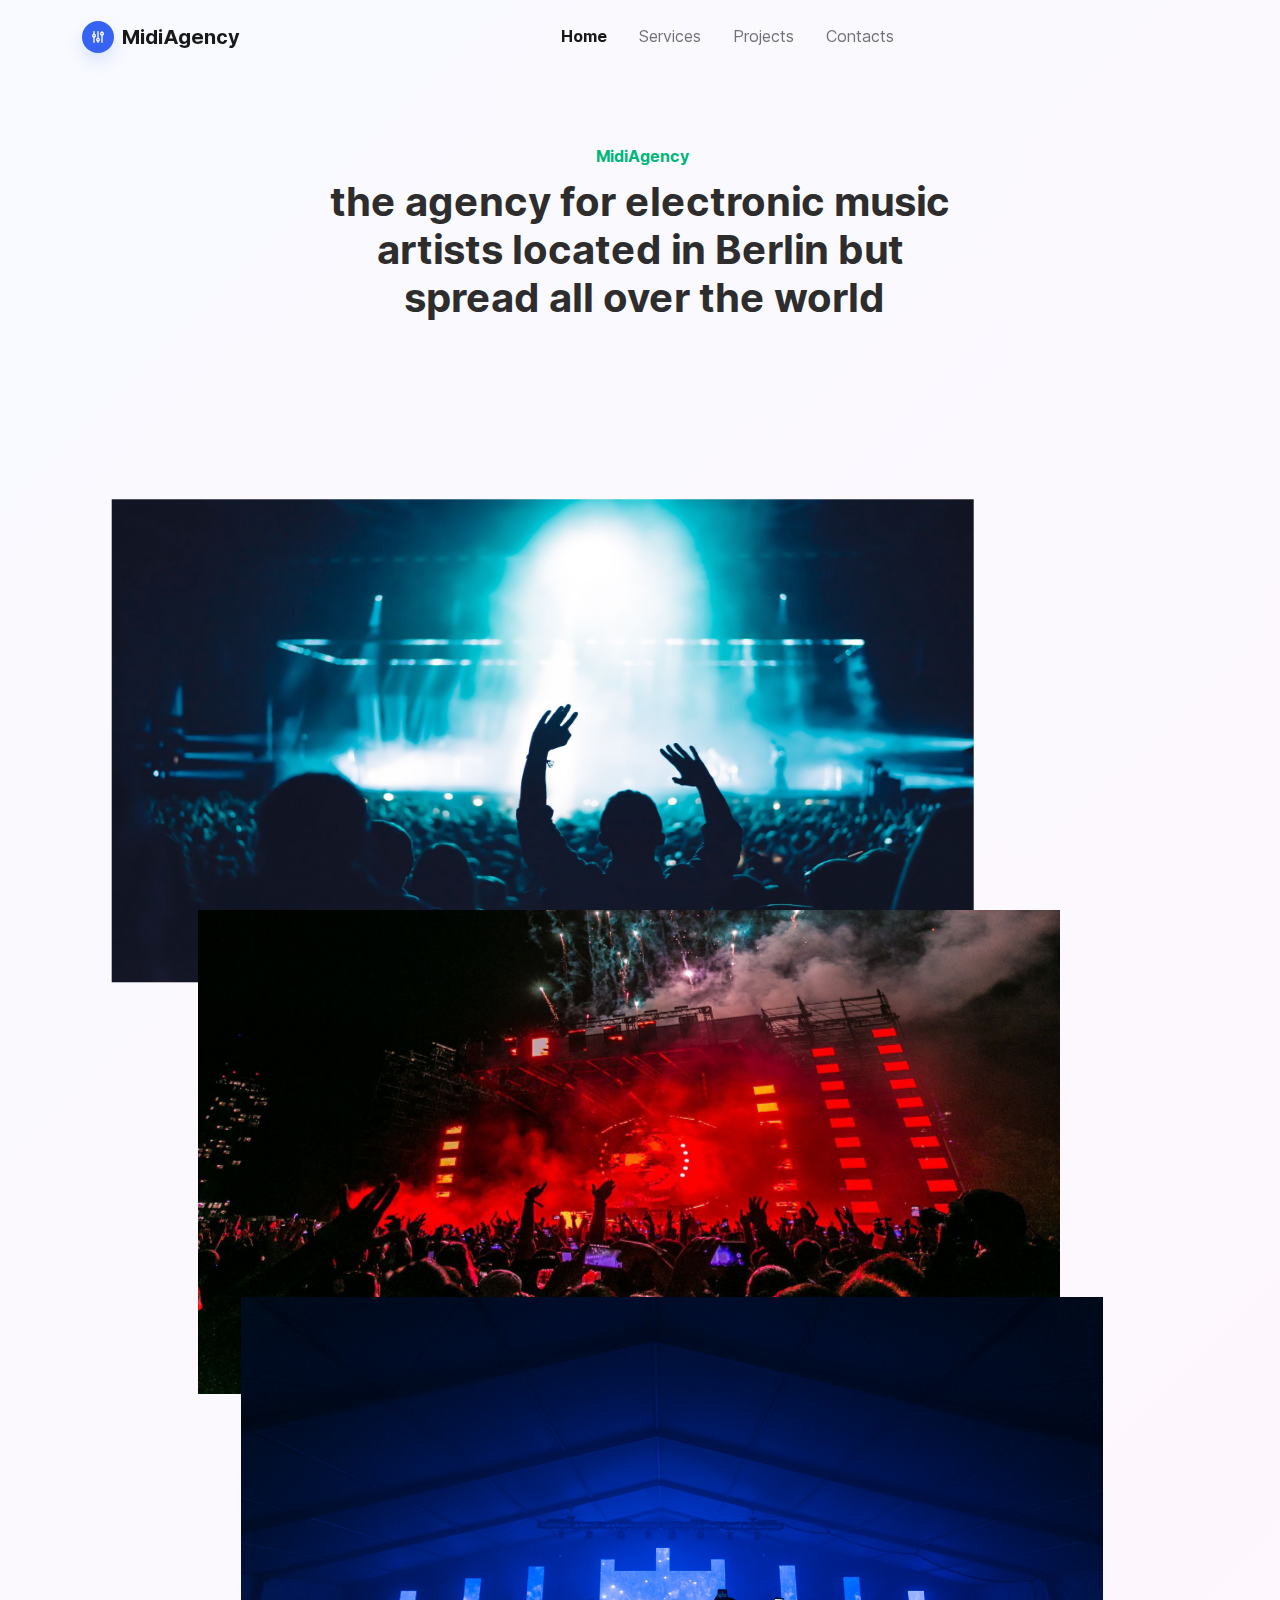
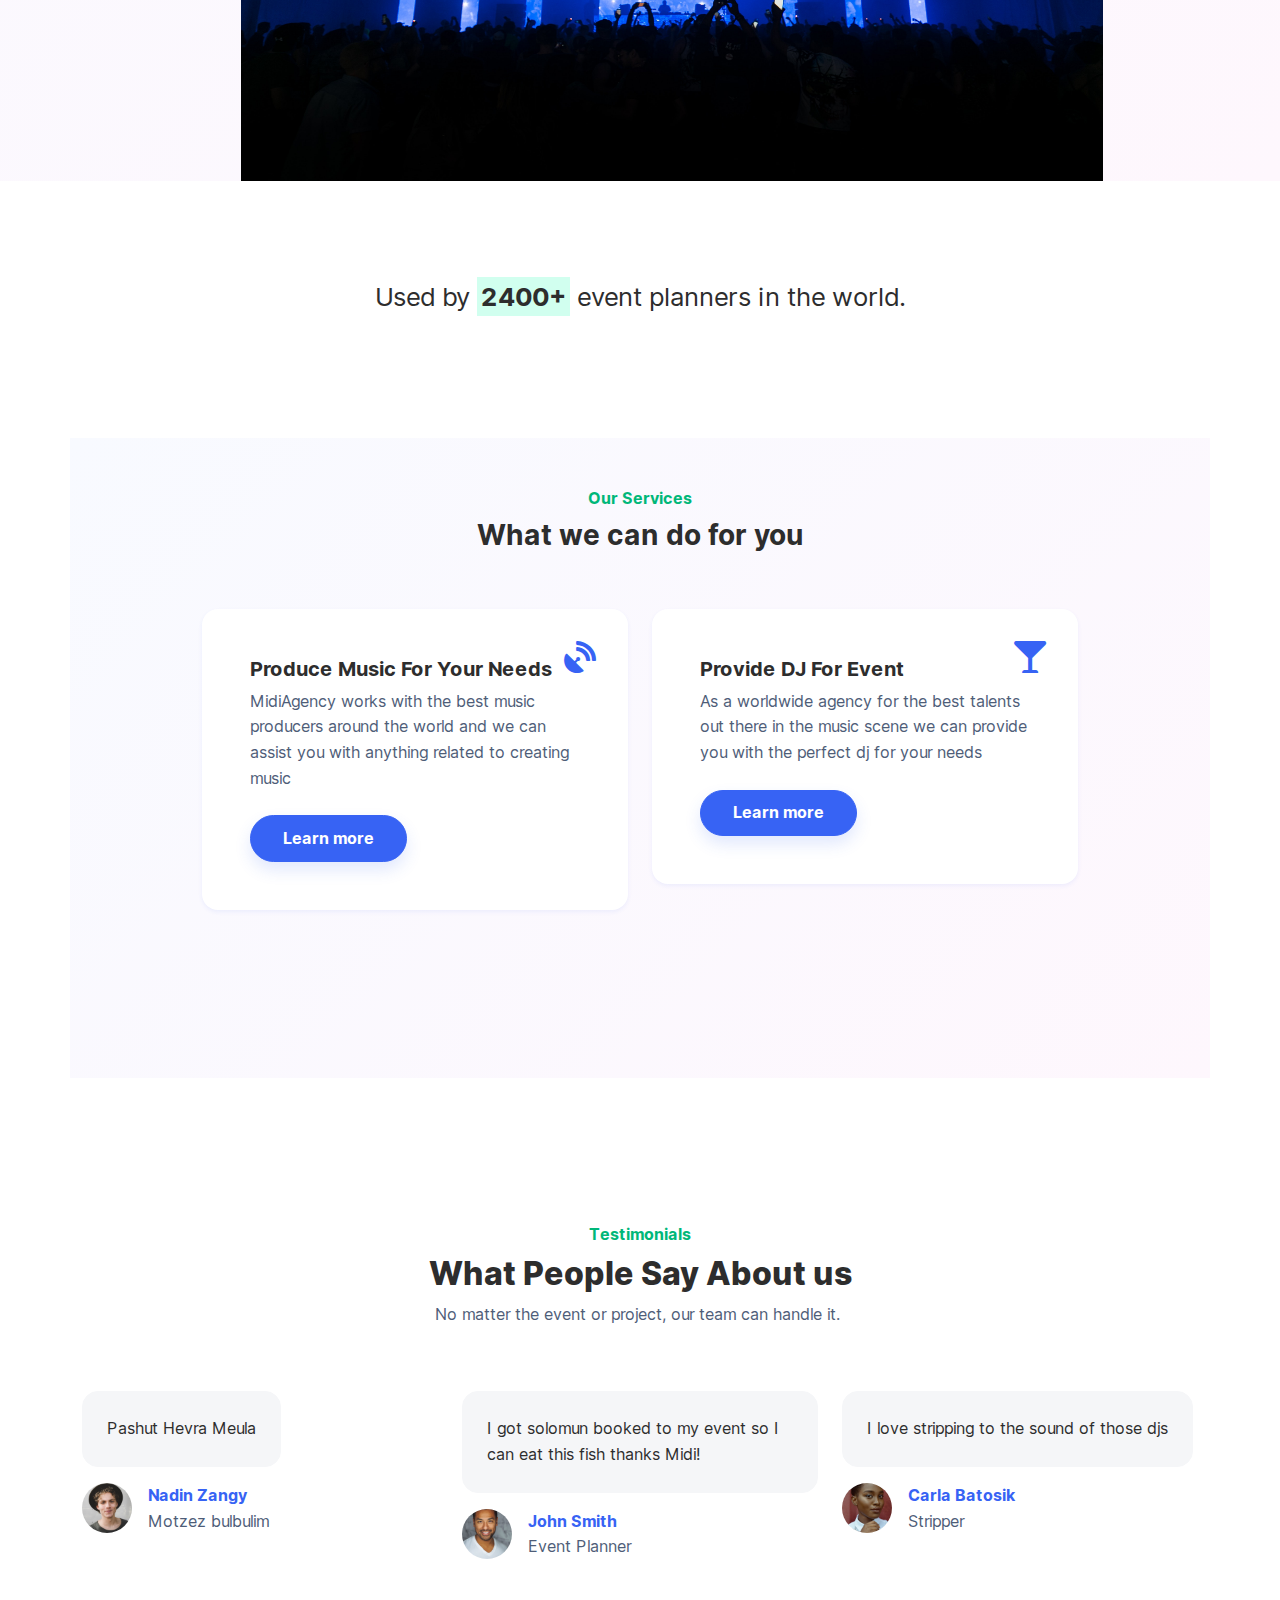
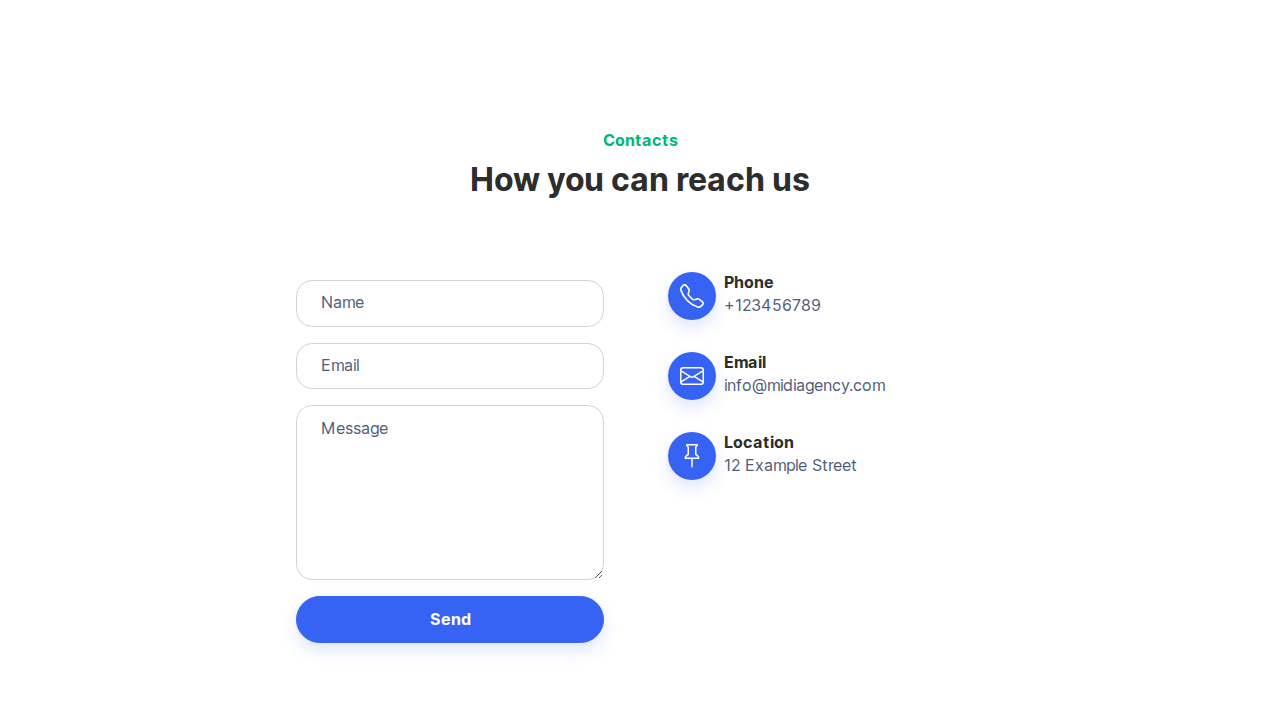
==== commit 1312f8d2: "Website update." ====
--- a/index.html
+++ b/index.html
@@ -4,7 +4,7 @@
 Quality, diligence and commitment are the driving forces behind our agency and dedicated staff.
 
 In addition to booking services, Midi DJ also specializes in managing artists,
-Concepts for productions, event support, music, marketing, creative services and production of goods."><link rel="stylesheet" href="/assets/bootstrap/css/bootstrap.min.css?h=db32010cfab07e0465236900e731e9e0"><link rel="stylesheet" href="https://use.fontawesome.com/releases/v5.12.0/css/all.css"><link rel="stylesheet" href="/assets/css/styles.min.css?h=12115ed2b6f255885b6e2bec62ffead2"></head><body style="/*background: url(&quot;design.jpg&quot;);*/background-position: 0 -60px;"><!-- Start: Navbar Centered Links --><nav class="navbar navbar-light navbar-expand-md fixed-top navbar-shrink py-3" id="mainNav"><div class="container"><a class="navbar-brand d-flex align-items-center" href="/"><span class="bs-icon-sm bs-icon-circle bs-icon-primary shadow d-flex justify-content-center align-items-center me-2 bs-icon"><svg xmlns="http://www.w3.org/2000/svg" width="1em" height="1em" viewBox="0 0 24 24" stroke-width="2" stroke="currentColor" fill="none" stroke-linecap="round" stroke-linejoin="round" class="icon icon-tabler icon-tabler-adjustments">
+Concepts for productions, event support, music, marketing, creative services and production of goods."><link rel="stylesheet" href="/assets/bootstrap/css/bootstrap.min.css?h=410680ff209e7062244764982566d50f"><link rel="stylesheet" href="https://use.fontawesome.com/releases/v5.12.0/css/all.css"><link rel="stylesheet" href="/assets/css/styles.min.css?h=37bcc075a380f97f64c0de111955900a"></head><body style="/*background: url(&quot;design.jpg&quot;);*/background-position: 0 -60px;"><!-- Start: Navbar Centered Links --><nav class="navbar navbar-light navbar-expand-md fixed-top navbar-shrink py-3" id="mainNav"><div class="container"><a class="navbar-brand d-flex align-items-center" href="/"><span class="bs-icon-sm bs-icon-circle bs-icon-primary shadow d-flex justify-content-center align-items-center me-2 bs-icon"><svg xmlns="http://www.w3.org/2000/svg" width="1em" height="1em" viewBox="0 0 24 24" stroke-width="2" stroke="currentColor" fill="none" stroke-linecap="round" stroke-linejoin="round" class="icon icon-tabler icon-tabler-adjustments">
   <path stroke="none" d="M0 0h24v24H0z" fill="none"></path>
   <circle cx="6" cy="10" r="2"></circle>
   <line x1="6" y1="4" x2="6" y2="8"></line>
@@ -15,7 +15,7 @@
   <circle cx="18" cy="7" r="2"></circle>
   <line x1="18" y1="4" x2="18" y2="5"></line>
   <line x1="18" y1="9" x2="18" y2="20"></line>
-</svg></span><span>MidiAgency</span></a><button data-bs-toggle="collapse" class="navbar-toggler" data-bs-target="#navcol-1"><span class="visually-hidden">Toggle navigation</span><span class="navbar-toggler-icon"></span></button><div class="collapse navbar-collapse" id="navcol-1"><ul class="navbar-nav mx-auto"><li class="nav-item"><a class="nav-link active" href="/index.html">Home</a></li><li class="nav-item"><a class="nav-link" href="/services.html">Services</a></li><li class="nav-item"><a class="nav-link" href="/projects.html">Projects</a></li><li class="nav-item"><a class="nav-link" href="/contacts.html">Contacts</a></li></ul></div></div></nav><!-- End: Navbar Centered Links --><header class="bg-primary-gradient pt-5"><!-- Start: Hero Clean Reverse --><div class="container pt-4 pt-xl-5"><div class="row pt-5"><div class="col-md-8 col-xl-6 text-center text-md-start mx-auto" style="width: 735px;"><div class="text-center"><p class="fw-bold text-success mb-2">&nbsp;MidiAgency</p><h1 class="fw-bold">the agency for electronic music artists located in Berlin but<br>&nbsp;spread all over the world<br></h1></div></div><div class="col-12 col-lg-10 mx-auto"><div class="position-relative" style="display: flex;flex-wrap: wrap;justify-content: flex-end;"><div style="position: relative;flex: 0 0 45%;transform: translate3d(-15%, 35%, 0);"><img src="/assets/img/music/ervi-1763067.jpg?h=a621ee4c8bfb3043bb983692e0581d65" style="width: 862px;height: 483.672px;"></div><div style="position: relative;flex: 0 0 45%;transform: translate3d(-5%, 20%, 0);"><img src="/assets/img/music/ervi-1763075.jpg?h=929225186502842e4efb6ba5c7933af7" style="width: 862px;height: 483.672px;"></div><div style="position: relative;flex: 0 0 60%;transform: translate3d(0, 0%, 0);"><img src="/assets/img/music/wei-1190299.jpg?h=f27ab34ac70de16c3c7611f570ca1722" style="height: 483.672px;width: 862px;"></div></div></div></div></div><!-- End: Hero Clean Reverse --></header><section class="py-5"><div class="container text-center py-5"><p class="mb-4" style="font-size: 1.6rem;">Used by <span class="bg-success-light p-1"><strong>2400+</strong></span>&nbsp;event planners in the world.</p></div></section><section><!-- Start: Features Cards --><div class="container bg-primary-gradient py-5"><div class="row"><div class="col-md-8 col-xl-6 text-center mx-auto"><p class="fw-bold text-success mb-2">Our Services</p><h3 class="fw-bold">What we can do for you</h3></div></div><div class="py-5 p-lg-5"><div class="row row-cols-1 row-cols-md-2 mx-auto" style="max-width: 900px;"><div class="col mb-5"><div class="card shadow-sm"><div class="card-body px-4 py-5 px-md-5"><div class="bs-icon-lg d-flex justify-content-center align-items-center mb-3 bs-icon" style="top: 1rem;right: 1rem;position: absolute;"><i class="fas fa-satellite-dish"></i></div><h5 class="fw-bold card-title">Produce Music For Your Needs</h5><p class="text-muted card-text mb-4">MidiAgency works with the best music producers around the world and we can assist you with anything related to creating music</p><button class="btn btn-primary shadow" type="button">Learn more</button></div></div></div><div class="col mb-5"><div class="card shadow-sm"><div class="card-body px-4 py-5 px-md-5"><div class="bs-icon-lg d-flex justify-content-center align-items-center mb-3 bs-icon" style="top: 1rem;right: 1rem;position: absolute;"><i class="fas fa-glass-martini"></i></div><h5 class="fw-bold card-title">Provide DJ For Event</h5><p class="text-muted card-text mb-4">As a worldwide agency for the best talents out there in the music scene we can provide you with the perfect dj for your needs</p><button class="btn btn-primary shadow" type="button">Learn more</button></div></div></div><div class="col mb-4"><div class="card shadow-sm"></div></div><div class="col mb-4"><div class="card shadow-sm"></div></div></div></div></div><!-- End: Features Cards --></section><section></section><section class="py-5 mt-5"><!-- Start: Testimonials --><div class="container py-5"><div class="row mb-5"><div class="col-md-8 col-xl-6 text-center mx-auto"><p class="fw-bold text-success mb-2">Testimonials</p><h2 class="fw-bold"><strong>What People Say About us</strong></h2><p class="text-muted w-lg-50">No matter the event or project, our team can handle it.&nbsp;</p></div></div><div class="row row-cols-1 row-cols-sm-2 row-cols-lg-3 d-sm-flex justify-content-sm-center"><div class="col mb-4"><div class="d-flex flex-column align-items-center align-items-sm-start"><p class="bg-light border rounded border-light p-4">Nisi sit justo faucibus nec ornare amet, tortor torquent. Blandit class dapibus, aliquet morbi.</p><div class="d-flex"><img class="rounded-circle flex-shrink-0 me-3 fit-cover" width="50" height="50" src="/assets/img/team/avatar2.jpg?h=7086b181e9fb853914a2cca97301c640"><div><p class="fw-bold text-primary mb-0">Nadin Zangy</p><p class="text-muted mb-0">Erat netus</p></div></div></div></div><div class="col mb-4"><div class="d-flex flex-column align-items-center align-items-sm-start"><p class="bg-light border rounded border-light p-4">Nisi sit justo faucibus nec ornare amet, tortor torquent. Blandit class dapibus, aliquet morbi.</p><div class="d-flex"><img class="rounded-circle flex-shrink-0 me-3 fit-cover" width="50" height="50" src="/assets/img/team/avatar4.jpg?h=13fcb1a3bcb58463519bc5974513259b"><div><p class="fw-bold text-primary mb-0">John Smith</p><p class="text-muted mb-0">Erat netus</p></div></div></div></div><div class="col mb-4"><div class="d-flex flex-column align-items-center align-items-sm-start"><p class="bg-light border rounded border-light p-4">Nisi sit justo faucibus nec ornare amet, tortor torquent. Blandit class dapibus, aliquet morbi.</p><div class="d-flex"><img class="rounded-circle flex-shrink-0 me-3 fit-cover" width="50" height="50" src="/assets/img/team/avatar5.jpg?h=3c112678b7e2b1881f0b09da11f0e1e7"><div><p class="fw-bold text-primary mb-0">Carla Batosik</p><p class="text-muted mb-0">Erat netus</p></div></div></div></div></div></div><!-- End: Testimonials --></section><!-- Start: Contact Details --><section class="py-5"><div class="container"><div class="row mb-5"><div class="col-md-8 col-xl-6 text-center mx-auto"><p class="fw-bold text-success mb-2">Contacts</p><h2 class="fw-bold">How you can reach us</h2></div></div><div class="row d-flex justify-content-center"><div class="col-md-6 col-xl-4"><div><form class="p-3 p-xl-4" method="post"><!-- Start: Success Example --><div class="mb-3"><input class="form-control" type="text" id="name-1" name="name" placeholder="Name"></div><!-- End: Success Example --><!-- Start: Error Example --><div class="mb-3"><input class="form-control" type="email" id="email-1" name="email" placeholder="Email"></div><!-- End: Error Example --><div class="mb-3"><textarea class="form-control" id="message-1" name="message" rows="6" placeholder="Message"></textarea></div><div><button class="btn btn-primary shadow d-block w-100" type="submit">Send </button></div></form></div></div><div class="col-md-4 col-xl-4 d-flex justify-content-center justify-content-xl-start"><div class="d-flex flex-wrap flex-md-column justify-content-md-start align-items-md-start h-100"><div class="d-flex align-items-center p-3"><div class="bs-icon-md bs-icon-circle bs-icon-primary shadow d-flex flex-shrink-0 justify-content-center align-items-center d-inline-block bs-icon bs-icon-md"><svg xmlns="http://www.w3.org/2000/svg" width="1em" height="1em" fill="currentColor" viewBox="0 0 16 16" class="bi bi-telephone">
+</svg></span><span>MidiAgency</span></a><button data-bs-toggle="collapse" class="navbar-toggler" data-bs-target="#navcol-1"><span class="visually-hidden">Toggle navigation</span><span class="navbar-toggler-icon"></span></button><div class="collapse navbar-collapse" id="navcol-1"><ul class="navbar-nav mx-auto"><li class="nav-item"><a class="nav-link active" href="/index.html">Home</a></li><li class="nav-item"><a class="nav-link" href="/services.html">Services</a></li><li class="nav-item"><a class="nav-link" href="/projects.html">Projects</a></li><li class="nav-item"><a class="nav-link" href="/contacts.html">Contacts</a></li></ul></div></div></nav><!-- End: Navbar Centered Links --><header class="bg-primary-gradient pt-5"><!-- Start: Hero Clean Reverse --><div class="container pt-4 pt-xl-5"><div class="row pt-5"><div class="col-md-8 col-xl-6 text-center text-md-start mx-auto" style="width: 735px;"><div class="text-center"><p class="fw-bold text-success mb-2">&nbsp;MidiAgency</p><h1 class="fw-bold">the agency for electronic music artists located in Berlin but<br>&nbsp;spread all over the world<br></h1></div></div><div class="col-12 col-lg-10 mx-auto"><div class="position-relative" style="display: flex;flex-wrap: wrap;justify-content: flex-end;"><div style="position: relative;flex: 0 0 45%;transform: translate3d(-15%, 35%, 0);"><img src="/assets/img/music/ervi-1763067.jpg?h=a621ee4c8bfb3043bb983692e0581d65" style="width: 862px;height: 483.672px;"></div><div style="position: relative;flex: 0 0 45%;transform: translate3d(-5%, 20%, 0);"><img src="/assets/img/music/pexels-wendy-wei-1540406.jpg?h=c3c0695bf8558762a84fb2d563241e63" style="width: 862px;height: 483.672px;"></div><div style="position: relative;flex: 0 0 60%;transform: translate3d(0, 0%, 0);"><img src="/assets/img/music/wei-1190299.jpg?h=f27ab34ac70de16c3c7611f570ca1722" style="height: 483.672px;width: 862px;"></div></div></div></div></div><!-- End: Hero Clean Reverse --></header><section class="py-5"><div class="container text-center py-5"><p class="mb-4" style="font-size: 1.6rem;">Used by <span class="bg-success-light p-1"><strong>2400+</strong></span>&nbsp;event planners in the world.</p></div></section><section><!-- Start: Features Cards --><div class="container bg-primary-gradient py-5"><div class="row"><div class="col-md-8 col-xl-6 text-center mx-auto"><p class="fw-bold text-success mb-2">Our Services</p><h3 class="fw-bold">What we can do for you</h3></div></div><div class="py-5 p-lg-5"><div class="row row-cols-1 row-cols-md-2 mx-auto" style="max-width: 900px;"><div class="col mb-5"><div class="card shadow-sm"><div class="card-body px-4 py-5 px-md-5"><div class="bs-icon-lg d-flex justify-content-center align-items-center mb-3 bs-icon" style="top: 1rem;right: 1rem;position: absolute;"><i class="fas fa-satellite-dish"></i></div><h5 class="fw-bold card-title">Produce Music For Your Needs</h5><p class="text-muted card-text mb-4">MidiAgency works with the best music producers around the world and we can assist you with anything related to creating music</p><button class="btn btn-primary shadow" type="button" data-bs-target="/services.html">Learn more</button></div></div></div><div class="col mb-5"><div class="card shadow-sm"><div class="card-body px-4 py-5 px-md-5"><div class="bs-icon-lg d-flex justify-content-center align-items-center mb-3 bs-icon" style="top: 1rem;right: 1rem;position: absolute;"><i class="fas fa-glass-martini"></i></div><h5 class="fw-bold card-title">Provide DJ For Event</h5><p class="text-muted card-text mb-4">As a worldwide agency for the best talents out there in the music scene we can provide you with the perfect dj for your needs</p><button class="btn btn-primary shadow" type="button" data-bs-target="/services.html">Learn more</button></div></div></div><div class="col mb-4"><div class="card shadow-sm"></div></div><div class="col mb-4"><div class="card shadow-sm"></div></div></div></div></div><!-- End: Features Cards --></section><section></section><section class="py-5 mt-5"><!-- Start: Testimonials --><div class="container py-5"><div class="row mb-5"><div class="col-md-8 col-xl-6 text-center mx-auto"><p class="fw-bold text-success mb-2">Testimonials</p><h2 class="fw-bold"><strong>What People Say About us</strong></h2><p class="text-muted w-lg-50">No matter the event or project, our team can handle it.&nbsp;</p></div></div><div class="row row-cols-1 row-cols-sm-2 row-cols-lg-3 d-sm-flex justify-content-sm-center"><div class="col mb-4"><div class="d-flex flex-column align-items-center align-items-sm-start"><p class="bg-light border rounded border-light p-4">Pashut Hevra Meula</p><div class="d-flex"><img class="rounded-circle flex-shrink-0 me-3 fit-cover" width="50" height="50" src="/assets/img/team/avatar2.jpg?h=7086b181e9fb853914a2cca97301c640"><div><p class="fw-bold text-primary mb-0">Nadin Zangy</p><p class="text-muted mb-0">Motzez bulbulim</p></div></div></div></div><div class="col mb-4"><div class="d-flex flex-column align-items-center align-items-sm-start"><p class="bg-light border rounded border-light p-4">I got solomun booked to my event so I can eat this fish thanks Midi!</p><div class="d-flex"><img class="rounded-circle flex-shrink-0 me-3 fit-cover" width="50" height="50" src="/assets/img/team/avatar4.jpg?h=13fcb1a3bcb58463519bc5974513259b"><div><p class="fw-bold text-primary mb-0">John Smith</p><p class="text-muted mb-0">Event Planner</p></div></div></div></div><div class="col mb-4"><div class="d-flex flex-column align-items-center align-items-sm-start"><p class="bg-light border rounded border-light p-4">I love stripping to the sound of those djs</p><div class="d-flex"><img class="rounded-circle flex-shrink-0 me-3 fit-cover" width="50" height="50" src="/assets/img/team/avatar5.jpg?h=3c112678b7e2b1881f0b09da11f0e1e7"><div><p class="fw-bold text-primary mb-0">Carla Batosik</p><p class="text-muted mb-0">Stripper</p></div></div></div></div></div></div><!-- End: Testimonials --></section><!-- Start: Contact Details --><section class="py-5"><div class="container"><div class="row mb-5"><div class="col-md-8 col-xl-6 text-center mx-auto"><p class="fw-bold text-success mb-2">Contacts</p><h2 class="fw-bold">How you can reach us</h2></div></div><div class="row d-flex justify-content-center"><div class="col-md-6 col-xl-4"><div><form class="p-3 p-xl-4" method="post"><!-- Start: Success Example --><div class="mb-3"><input class="form-control" type="text" id="name-1" name="name" placeholder="Name"></div><!-- End: Success Example --><!-- Start: Error Example --><div class="mb-3"><input class="form-control" type="email" id="email-1" name="email" placeholder="Email"></div><!-- End: Error Example --><div class="mb-3"><textarea class="form-control" id="message-1" name="message" rows="6" placeholder="Message"></textarea></div><div><button class="btn btn-primary shadow d-block w-100" type="submit">Send </button></div></form></div></div><div class="col-md-4 col-xl-4 d-flex justify-content-center justify-content-xl-start"><div class="d-flex flex-wrap flex-md-column justify-content-md-start align-items-md-start h-100"><div class="d-flex align-items-center p-3"><div class="bs-icon-md bs-icon-circle bs-icon-primary shadow d-flex flex-shrink-0 justify-content-center align-items-center d-inline-block bs-icon bs-icon-md"><svg xmlns="http://www.w3.org/2000/svg" width="1em" height="1em" fill="currentColor" viewBox="0 0 16 16" class="bi bi-telephone">
   <path d="M3.654 1.328a.678.678 0 0 0-1.015-.063L1.605 2.3c-.483.484-.661 1.169-.45 1.77a17.568 17.568 0 0 0 4.168 6.608 17.569 17.569 0 0 0 6.608 4.168c.601.211 1.286.033 1.77-.45l1.034-1.034a.678.678 0 0 0-.063-1.015l-2.307-1.794a.678.678 0 0 0-.58-.122l-2.19.547a1.745 1.745 0 0 1-1.657-.459L5.482 8.062a1.745 1.745 0 0 1-.46-1.657l.548-2.19a.678.678 0 0 0-.122-.58L3.654 1.328zM1.884.511a1.745 1.745 0 0 1 2.612.163L6.29 2.98c.329.423.445.974.315 1.494l-.547 2.19a.678.678 0 0 0 .178.643l2.457 2.457a.678.678 0 0 0 .644.178l2.189-.547a1.745 1.745 0 0 1 1.494.315l2.306 1.794c.829.645.905 1.87.163 2.611l-1.034 1.034c-.74.74-1.846 1.065-2.877.702a18.634 18.634 0 0 1-7.01-4.42 18.634 18.634 0 0 1-4.42-7.009c-.362-1.03-.037-2.137.703-2.877L1.885.511z"></path>
 </svg></div><div class="px-2"><h6 class="fw-bold mb-0">Phone</h6><p class="text-muted mb-0">+123456789</p></div></div><div class="d-flex align-items-center p-3"><div class="bs-icon-md bs-icon-circle bs-icon-primary shadow d-flex flex-shrink-0 justify-content-center align-items-center d-inline-block bs-icon bs-icon-md"><svg xmlns="http://www.w3.org/2000/svg" width="1em" height="1em" fill="currentColor" viewBox="0 0 16 16" class="bi bi-envelope">
   <path fill-rule="evenodd" d="M0 4a2 2 0 0 1 2-2h12a2 2 0 0 1 2 2v8a2 2 0 0 1-2 2H2a2 2 0 0 1-2-2V4Zm2-1a1 1 0 0 0-1 1v.217l7 4.2 7-4.2V4a1 1 0 0 0-1-1H2Zm13 2.383-4.708 2.825L15 11.105V5.383Zm-.034 6.876-5.64-3.471L8 9.583l-1.326-.795-5.64 3.47A1 1 0 0 0 2 13h12a1 1 0 0 0 .966-.741ZM1 11.105l4.708-2.897L1 5.383v5.722Z"></path>
--- a/assets/css/styles.min.css
+++ b/assets/css/styles.min.css
@@ -1 +1 @@
-@font-face{font-family:Inter;src:url(/assets/fonts/UcC73FwrK3iLTeHuS_fvQtMwCp50KnMa2JL7W0Q5n-wU.woff2?h=61f4f1af6dde9423e3bc294e742960f8) format('woff2');font-weight:300;font-style:normal;font-display:swap;unicode-range:U+0460-052F,U+1C80-1C88,U+20B4,U+2DE0-2DFF,U+A640-A69F,U+FE2E-FE2F}@font-face{font-family:Inter;src:url(/assets/fonts/UcC73FwrK3iLTeHuS_fvQtMwCp50KnMa0ZL7W0Q5n-wU.woff2?h=61f4f1af6dde9423e3bc294e742960f8) format('woff2');font-weight:300;font-style:normal;font-display:swap;unicode-range:U+0400-045F,U+0490-0491,U+04B0-04B1,U+2116}@font-face{font-family:Inter;src:url(/assets/fonts/UcC73FwrK3iLTeHuS_fvQtMwCp50KnMa2ZL7W0Q5n-wU.woff2?h=61f4f1af6dde9423e3bc294e742960f8) format('woff2');font-weight:300;font-style:normal;font-display:swap;unicode-range:U+1F00-1FFF}@font-face{font-family:Inter;src:url(/assets/fonts/UcC73FwrK3iLTeHuS_fvQtMwCp50KnMa1pL7W0Q5n-wU.woff2?h=61f4f1af6dde9423e3bc294e742960f8) format('woff2');font-weight:300;font-style:normal;font-display:swap;unicode-range:U+0370-03FF}@font-face{font-family:Inter;src:url(/assets/fonts/UcC73FwrK3iLTeHuS_fvQtMwCp50KnMa2pL7W0Q5n-wU.woff2?h=61f4f1af6dde9423e3bc294e742960f8) format('woff2');font-weight:300;font-style:normal;font-display:swap;unicode-range:U+0102-0103,U+0110-0111,U+0128-0129,U+0168-0169,U+01A0-01A1,U+01AF-01B0,U+1EA0-1EF9,U+20AB}@font-face{font-family:Inter;src:url(/assets/fonts/UcC73FwrK3iLTeHuS_fvQtMwCp50KnMa25L7W0Q5n-wU.woff2?h=61f4f1af6dde9423e3bc294e742960f8) format('woff2');font-weight:300;font-style:normal;font-display:swap;unicode-range:U+0100-024F,U+0259,U+1E00-1EFF,U+2020,U+20A0-20AB,U+20AD-20CF,U+2113,U+2C60-2C7F,U+A720-A7FF}@font-face{font-family:Inter;src:url(/assets/fonts/UcC73FwrK3iLTeHuS_fvQtMwCp50KnMa1ZL7W0Q5nw.woff2?h=61f4f1af6dde9423e3bc294e742960f8) format('woff2');font-weight:300;font-style:normal;font-display:swap;unicode-range:U+0000-00FF,U+0131,U+0152-0153,U+02BB-02BC,U+02C6,U+02DA,U+02DC,U+2000-206F,U+2074,U+20AC,U+2122,U+2191,U+2193,U+2212,U+2215,U+FEFF,U+FFFD}@font-face{font-family:Inter;src:url(/assets/fonts/UcC73FwrK3iLTeHuS_fvQtMwCp50KnMa2JL7W0Q5n-wU.woff2?h=61f4f1af6dde9423e3bc294e742960f8) format('woff2');font-weight:400;font-style:normal;font-display:swap;unicode-range:U+0460-052F,U+1C80-1C88,U+20B4,U+2DE0-2DFF,U+A640-A69F,U+FE2E-FE2F}@font-face{font-family:Inter;src:url(/assets/fonts/UcC73FwrK3iLTeHuS_fvQtMwCp50KnMa0ZL7W0Q5n-wU.woff2?h=61f4f1af6dde9423e3bc294e742960f8) format('woff2');font-weight:400;font-style:normal;font-display:swap;unicode-range:U+0400-045F,U+0490-0491,U+04B0-04B1,U+2116}@font-face{font-family:Inter;src:url(/assets/fonts/UcC73FwrK3iLTeHuS_fvQtMwCp50KnMa2ZL7W0Q5n-wU.woff2?h=61f4f1af6dde9423e3bc294e742960f8) format('woff2');font-weight:400;font-style:normal;font-display:swap;unicode-range:U+1F00-1FFF}@font-face{font-family:Inter;src:url(/assets/fonts/UcC73FwrK3iLTeHuS_fvQtMwCp50KnMa1pL7W0Q5n-wU.woff2?h=61f4f1af6dde9423e3bc294e742960f8) format('woff2');font-weight:400;font-style:normal;font-display:swap;unicode-range:U+0370-03FF}@font-face{font-family:Inter;src:url(/assets/fonts/UcC73FwrK3iLTeHuS_fvQtMwCp50KnMa2pL7W0Q5n-wU.woff2?h=61f4f1af6dde9423e3bc294e742960f8) format('woff2');font-weight:400;font-style:normal;font-display:swap;unicode-range:U+0102-0103,U+0110-0111,U+0128-0129,U+0168-0169,U+01A0-01A1,U+01AF-01B0,U+1EA0-1EF9,U+20AB}@font-face{font-family:Inter;src:url(/assets/fonts/UcC73FwrK3iLTeHuS_fvQtMwCp50KnMa25L7W0Q5n-wU.woff2?h=61f4f1af6dde9423e3bc294e742960f8) format('woff2');font-weight:400;font-style:normal;font-display:swap;unicode-range:U+0100-024F,U+0259,U+1E00-1EFF,U+2020,U+20A0-20AB,U+20AD-20CF,U+2113,U+2C60-2C7F,U+A720-A7FF}@font-face{font-family:Inter;src:url(/assets/fonts/UcC73FwrK3iLTeHuS_fvQtMwCp50KnMa1ZL7W0Q5nw.woff2?h=61f4f1af6dde9423e3bc294e742960f8) format('woff2');font-weight:400;font-style:normal;font-display:swap;unicode-range:U+0000-00FF,U+0131,U+0152-0153,U+02BB-02BC,U+02C6,U+02DA,U+02DC,U+2000-206F,U+2074,U+20AC,U+2122,U+2191,U+2193,U+2212,U+2215,U+FEFF,U+FFFD}@font-face{font-family:Inter;src:url(/assets/fonts/UcC73FwrK3iLTeHuS_fvQtMwCp50KnMa2JL7W0Q5n-wU.woff2?h=61f4f1af6dde9423e3bc294e742960f8) format('woff2');font-weight:600;font-style:normal;font-display:swap;unicode-range:U+0460-052F,U+1C80-1C88,U+20B4,U+2DE0-2DFF,U+A640-A69F,U+FE2E-FE2F}@font-face{font-family:Inter;src:url(/assets/fonts/UcC73FwrK3iLTeHuS_fvQtMwCp50KnMa0ZL7W0Q5n-wU.woff2?h=61f4f1af6dde9423e3bc294e742960f8) format('woff2');font-weight:600;font-style:normal;font-display:swap;unicode-range:U+0400-045F,U+0490-0491,U+04B0-04B1,U+2116}@font-face{font-family:Inter;src:url(/assets/fonts/UcC73FwrK3iLTeHuS_fvQtMwCp50KnMa2ZL7W0Q5n-wU.woff2?h=61f4f1af6dde9423e3bc294e742960f8) format('woff2');font-weight:600;font-style:normal;font-display:swap;unicode-range:U+1F00-1FFF}@font-face{font-family:Inter;src:url(/assets/fonts/UcC73FwrK3iLTeHuS_fvQtMwCp50KnMa1pL7W0Q5n-wU.woff2?h=61f4f1af6dde9423e3bc294e742960f8) format('woff2');font-weight:600;font-style:normal;font-display:swap;unicode-range:U+0370-03FF}@font-face{font-family:Inter;src:url(/assets/fonts/UcC73FwrK3iLTeHuS_fvQtMwCp50KnMa2pL7W0Q5n-wU.woff2?h=61f4f1af6dde9423e3bc294e742960f8) format('woff2');font-weight:600;font-style:normal;font-display:swap;unicode-range:U+0102-0103,U+0110-0111,U+0128-0129,U+0168-0169,U+01A0-01A1,U+01AF-01B0,U+1EA0-1EF9,U+20AB}@font-face{font-family:Inter;src:url(/assets/fonts/UcC73FwrK3iLTeHuS_fvQtMwCp50KnMa25L7W0Q5n-wU.woff2?h=61f4f1af6dde9423e3bc294e742960f8) format('woff2');font-weight:600;font-style:normal;font-display:swap;unicode-range:U+0100-024F,U+0259,U+1E00-1EFF,U+2020,U+20A0-20AB,U+20AD-20CF,U+2113,U+2C60-2C7F,U+A720-A7FF}@font-face{font-family:Inter;src:url(/assets/fonts/UcC73FwrK3iLTeHuS_fvQtMwCp50KnMa1ZL7W0Q5nw.woff2?h=61f4f1af6dde9423e3bc294e742960f8) format('woff2');font-weight:600;font-style:normal;font-display:swap;unicode-range:U+0000-00FF,U+0131,U+0152-0153,U+02BB-02BC,U+02C6,U+02DA,U+02DC,U+2000-206F,U+2074,U+20AC,U+2122,U+2191,U+2193,U+2212,U+2215,U+FEFF,U+FFFD}@font-face{font-family:Inter;src:url(/assets/fonts/UcC73FwrK3iLTeHuS_fvQtMwCp50KnMa2JL7W0Q5n-wU.woff2?h=61f4f1af6dde9423e3bc294e742960f8) format('woff2');font-weight:700;font-style:normal;font-display:swap;unicode-range:U+0460-052F,U+1C80-1C88,U+20B4,U+2DE0-2DFF,U+A640-A69F,U+FE2E-FE2F}@font-face{font-family:Inter;src:url(/assets/fonts/UcC73FwrK3iLTeHuS_fvQtMwCp50KnMa0ZL7W0Q5n-wU.woff2?h=61f4f1af6dde9423e3bc294e742960f8) format('woff2');font-weight:700;font-style:normal;font-display:swap;unicode-range:U+0400-045F,U+0490-0491,U+04B0-04B1,U+2116}@font-face{font-family:Inter;src:url(/assets/fonts/UcC73FwrK3iLTeHuS_fvQtMwCp50KnMa2ZL7W0Q5n-wU.woff2?h=61f4f1af6dde9423e3bc294e742960f8) format('woff2');font-weight:700;font-style:normal;font-display:swap;unicode-range:U+1F00-1FFF}@font-face{font-family:Inter;src:url(/assets/fonts/UcC73FwrK3iLTeHuS_fvQtMwCp50KnMa1pL7W0Q5n-wU.woff2?h=61f4f1af6dde9423e3bc294e742960f8) format('woff2');font-weight:700;font-style:normal;font-display:swap;unicode-range:U+0370-03FF}@font-face{font-family:Inter;src:url(/assets/fonts/UcC73FwrK3iLTeHuS_fvQtMwCp50KnMa2pL7W0Q5n-wU.woff2?h=61f4f1af6dde9423e3bc294e742960f8) format('woff2');font-weight:700;font-style:normal;font-display:swap;unicode-range:U+0102-0103,U+0110-0111,U+0128-0129,U+0168-0169,U+01A0-01A1,U+01AF-01B0,U+1EA0-1EF9,U+20AB}@font-face{font-family:Inter;src:url(/assets/fonts/UcC73FwrK3iLTeHuS_fvQtMwCp50KnMa25L7W0Q5n-wU.woff2?h=61f4f1af6dde9423e3bc294e742960f8) format('woff2');font-weight:700;font-style:normal;font-display:swap;unicode-range:U+0100-024F,U+0259,U+1E00-1EFF,U+2020,U+20A0-20AB,U+20AD-20CF,U+2113,U+2C60-2C7F,U+A720-A7FF}@font-face{font-family:Inter;src:url(/assets/fonts/UcC73FwrK3iLTeHuS_fvQtMwCp50KnMa1ZL7W0Q5nw.woff2?h=61f4f1af6dde9423e3bc294e742960f8) format('woff2');font-weight:700;font-style:normal;font-display:swap;unicode-range:U+0000-00FF,U+0131,U+0152-0153,U+02BB-02BC,U+02C6,U+02DA,U+02DC,U+2000-206F,U+2074,U+20AC,U+2122,U+2191,U+2193,U+2212,U+2215,U+FEFF,U+FFFD}@font-face{font-family:Inter;src:url(/assets/fonts/UcC73FwrK3iLTeHuS_fvQtMwCp50KnMa2JL7W0Q5n-wU.woff2?h=61f4f1af6dde9423e3bc294e742960f8) format('woff2');font-weight:800;font-style:normal;font-display:swap;unicode-range:U+0460-052F,U+1C80-1C88,U+20B4,U+2DE0-2DFF,U+A640-A69F,U+FE2E-FE2F}@font-face{font-family:Inter;src:url(/assets/fonts/UcC73FwrK3iLTeHuS_fvQtMwCp50KnMa0ZL7W0Q5n-wU.woff2?h=61f4f1af6dde9423e3bc294e742960f8) format('woff2');font-weight:800;font-style:normal;font-display:swap;unicode-range:U+0400-045F,U+0490-0491,U+04B0-04B1,U+2116}@font-face{font-family:Inter;src:url(/assets/fonts/UcC73FwrK3iLTeHuS_fvQtMwCp50KnMa2ZL7W0Q5n-wU.woff2?h=61f4f1af6dde9423e3bc294e742960f8) format('woff2');font-weight:800;font-style:normal;font-display:swap;unicode-range:U+1F00-1FFF}@font-face{font-family:Inter;src:url(/assets/fonts/UcC73FwrK3iLTeHuS_fvQtMwCp50KnMa1pL7W0Q5n-wU.woff2?h=61f4f1af6dde9423e3bc294e742960f8) format('woff2');font-weight:800;font-style:normal;font-display:swap;unicode-range:U+0370-03FF}@font-face{font-family:Inter;src:url(/assets/fonts/UcC73FwrK3iLTeHuS_fvQtMwCp50KnMa2pL7W0Q5n-wU.woff2?h=61f4f1af6dde9423e3bc294e742960f8) format('woff2');font-weight:800;font-style:normal;font-display:swap;unicode-range:U+0102-0103,U+0110-0111,U+0128-0129,U+0168-0169,U+01A0-01A1,U+01AF-01B0,U+1EA0-1EF9,U+20AB}@font-face{font-family:Inter;src:url(/assets/fonts/UcC73FwrK3iLTeHuS_fvQtMwCp50KnMa25L7W0Q5n-wU.woff2?h=61f4f1af6dde9423e3bc294e742960f8) format('woff2');font-weight:800;font-style:normal;font-display:swap;unicode-range:U+0100-024F,U+0259,U+1E00-1EFF,U+2020,U+20A0-20AB,U+20AD-20CF,U+2113,U+2C60-2C7F,U+A720-A7FF}@font-face{font-family:Inter;src:url(/assets/fonts/UcC73FwrK3iLTeHuS_fvQtMwCp50KnMa1ZL7W0Q5nw.woff2?h=61f4f1af6dde9423e3bc294e742960f8) format('woff2');font-weight:800;font-style:normal;font-display:swap;unicode-range:U+0000-00FF,U+0131,U+0152-0153,U+02BB-02BC,U+02C6,U+02DA,U+02DC,U+2000-206F,U+2074,U+20AC,U+2122,U+2191,U+2193,U+2212,U+2215,U+FEFF,U+FFFD}+@font-face{font-family:Inter;src:url(/assets/fonts/UcC73FwrK3iLTeHuS_fvQtMwCp50KnMa2JL7W0Q5n-wU.woff2?h=13156d31844fa6e3ecb6fa1a17ada0f4) format('woff2');font-weight:300;font-style:normal;font-display:swap;unicode-range:U+0460-052F,U+1C80-1C88,U+20B4,U+2DE0-2DFF,U+A640-A69F,U+FE2E-FE2F}@font-face{font-family:Inter;src:url(/assets/fonts/UcC73FwrK3iLTeHuS_fvQtMwCp50KnMa0ZL7W0Q5n-wU.woff2?h=13156d31844fa6e3ecb6fa1a17ada0f4) format('woff2');font-weight:300;font-style:normal;font-display:swap;unicode-range:U+0400-045F,U+0490-0491,U+04B0-04B1,U+2116}@font-face{font-family:Inter;src:url(/assets/fonts/UcC73FwrK3iLTeHuS_fvQtMwCp50KnMa2ZL7W0Q5n-wU.woff2?h=13156d31844fa6e3ecb6fa1a17ada0f4) format('woff2');font-weight:300;font-style:normal;font-display:swap;unicode-range:U+1F00-1FFF}@font-face{font-family:Inter;src:url(/assets/fonts/UcC73FwrK3iLTeHuS_fvQtMwCp50KnMa1pL7W0Q5n-wU.woff2?h=13156d31844fa6e3ecb6fa1a17ada0f4) format('woff2');font-weight:300;font-style:normal;font-display:swap;unicode-range:U+0370-03FF}@font-face{font-family:Inter;src:url(/assets/fonts/UcC73FwrK3iLTeHuS_fvQtMwCp50KnMa2pL7W0Q5n-wU.woff2?h=13156d31844fa6e3ecb6fa1a17ada0f4) format('woff2');font-weight:300;font-style:normal;font-display:swap;unicode-range:U+0102-0103,U+0110-0111,U+0128-0129,U+0168-0169,U+01A0-01A1,U+01AF-01B0,U+1EA0-1EF9,U+20AB}@font-face{font-family:Inter;src:url(/assets/fonts/UcC73FwrK3iLTeHuS_fvQtMwCp50KnMa25L7W0Q5n-wU.woff2?h=13156d31844fa6e3ecb6fa1a17ada0f4) format('woff2');font-weight:300;font-style:normal;font-display:swap;unicode-range:U+0100-024F,U+0259,U+1E00-1EFF,U+2020,U+20A0-20AB,U+20AD-20CF,U+2113,U+2C60-2C7F,U+A720-A7FF}@font-face{font-family:Inter;src:url(/assets/fonts/UcC73FwrK3iLTeHuS_fvQtMwCp50KnMa1ZL7W0Q5nw.woff2?h=13156d31844fa6e3ecb6fa1a17ada0f4) format('woff2');font-weight:300;font-style:normal;font-display:swap;unicode-range:U+0000-00FF,U+0131,U+0152-0153,U+02BB-02BC,U+02C6,U+02DA,U+02DC,U+2000-206F,U+2074,U+20AC,U+2122,U+2191,U+2193,U+2212,U+2215,U+FEFF,U+FFFD}@font-face{font-family:Inter;src:url(/assets/fonts/UcC73FwrK3iLTeHuS_fvQtMwCp50KnMa2JL7W0Q5n-wU.woff2?h=13156d31844fa6e3ecb6fa1a17ada0f4) format('woff2');font-weight:400;font-style:normal;font-display:swap;unicode-range:U+0460-052F,U+1C80-1C88,U+20B4,U+2DE0-2DFF,U+A640-A69F,U+FE2E-FE2F}@font-face{font-family:Inter;src:url(/assets/fonts/UcC73FwrK3iLTeHuS_fvQtMwCp50KnMa0ZL7W0Q5n-wU.woff2?h=13156d31844fa6e3ecb6fa1a17ada0f4) format('woff2');font-weight:400;font-style:normal;font-display:swap;unicode-range:U+0400-045F,U+0490-0491,U+04B0-04B1,U+2116}@font-face{font-family:Inter;src:url(/assets/fonts/UcC73FwrK3iLTeHuS_fvQtMwCp50KnMa2ZL7W0Q5n-wU.woff2?h=13156d31844fa6e3ecb6fa1a17ada0f4) format('woff2');font-weight:400;font-style:normal;font-display:swap;unicode-range:U+1F00-1FFF}@font-face{font-family:Inter;src:url(/assets/fonts/UcC73FwrK3iLTeHuS_fvQtMwCp50KnMa1pL7W0Q5n-wU.woff2?h=13156d31844fa6e3ecb6fa1a17ada0f4) format('woff2');font-weight:400;font-style:normal;font-display:swap;unicode-range:U+0370-03FF}@font-face{font-family:Inter;src:url(/assets/fonts/UcC73FwrK3iLTeHuS_fvQtMwCp50KnMa2pL7W0Q5n-wU.woff2?h=13156d31844fa6e3ecb6fa1a17ada0f4) format('woff2');font-weight:400;font-style:normal;font-display:swap;unicode-range:U+0102-0103,U+0110-0111,U+0128-0129,U+0168-0169,U+01A0-01A1,U+01AF-01B0,U+1EA0-1EF9,U+20AB}@font-face{font-family:Inter;src:url(/assets/fonts/UcC73FwrK3iLTeHuS_fvQtMwCp50KnMa25L7W0Q5n-wU.woff2?h=13156d31844fa6e3ecb6fa1a17ada0f4) format('woff2');font-weight:400;font-style:normal;font-display:swap;unicode-range:U+0100-024F,U+0259,U+1E00-1EFF,U+2020,U+20A0-20AB,U+20AD-20CF,U+2113,U+2C60-2C7F,U+A720-A7FF}@font-face{font-family:Inter;src:url(/assets/fonts/UcC73FwrK3iLTeHuS_fvQtMwCp50KnMa1ZL7W0Q5nw.woff2?h=13156d31844fa6e3ecb6fa1a17ada0f4) format('woff2');font-weight:400;font-style:normal;font-display:swap;unicode-range:U+0000-00FF,U+0131,U+0152-0153,U+02BB-02BC,U+02C6,U+02DA,U+02DC,U+2000-206F,U+2074,U+20AC,U+2122,U+2191,U+2193,U+2212,U+2215,U+FEFF,U+FFFD}@font-face{font-family:Inter;src:url(/assets/fonts/UcC73FwrK3iLTeHuS_fvQtMwCp50KnMa2JL7W0Q5n-wU.woff2?h=13156d31844fa6e3ecb6fa1a17ada0f4) format('woff2');font-weight:600;font-style:normal;font-display:swap;unicode-range:U+0460-052F,U+1C80-1C88,U+20B4,U+2DE0-2DFF,U+A640-A69F,U+FE2E-FE2F}@font-face{font-family:Inter;src:url(/assets/fonts/UcC73FwrK3iLTeHuS_fvQtMwCp50KnMa0ZL7W0Q5n-wU.woff2?h=13156d31844fa6e3ecb6fa1a17ada0f4) format('woff2');font-weight:600;font-style:normal;font-display:swap;unicode-range:U+0400-045F,U+0490-0491,U+04B0-04B1,U+2116}@font-face{font-family:Inter;src:url(/assets/fonts/UcC73FwrK3iLTeHuS_fvQtMwCp50KnMa2ZL7W0Q5n-wU.woff2?h=13156d31844fa6e3ecb6fa1a17ada0f4) format('woff2');font-weight:600;font-style:normal;font-display:swap;unicode-range:U+1F00-1FFF}@font-face{font-family:Inter;src:url(/assets/fonts/UcC73FwrK3iLTeHuS_fvQtMwCp50KnMa1pL7W0Q5n-wU.woff2?h=13156d31844fa6e3ecb6fa1a17ada0f4) format('woff2');font-weight:600;font-style:normal;font-display:swap;unicode-range:U+0370-03FF}@font-face{font-family:Inter;src:url(/assets/fonts/UcC73FwrK3iLTeHuS_fvQtMwCp50KnMa2pL7W0Q5n-wU.woff2?h=13156d31844fa6e3ecb6fa1a17ada0f4) format('woff2');font-weight:600;font-style:normal;font-display:swap;unicode-range:U+0102-0103,U+0110-0111,U+0128-0129,U+0168-0169,U+01A0-01A1,U+01AF-01B0,U+1EA0-1EF9,U+20AB}@font-face{font-family:Inter;src:url(/assets/fonts/UcC73FwrK3iLTeHuS_fvQtMwCp50KnMa25L7W0Q5n-wU.woff2?h=13156d31844fa6e3ecb6fa1a17ada0f4) format('woff2');font-weight:600;font-style:normal;font-display:swap;unicode-range:U+0100-024F,U+0259,U+1E00-1EFF,U+2020,U+20A0-20AB,U+20AD-20CF,U+2113,U+2C60-2C7F,U+A720-A7FF}@font-face{font-family:Inter;src:url(/assets/fonts/UcC73FwrK3iLTeHuS_fvQtMwCp50KnMa1ZL7W0Q5nw.woff2?h=13156d31844fa6e3ecb6fa1a17ada0f4) format('woff2');font-weight:600;font-style:normal;font-display:swap;unicode-range:U+0000-00FF,U+0131,U+0152-0153,U+02BB-02BC,U+02C6,U+02DA,U+02DC,U+2000-206F,U+2074,U+20AC,U+2122,U+2191,U+2193,U+2212,U+2215,U+FEFF,U+FFFD}@font-face{font-family:Inter;src:url(/assets/fonts/UcC73FwrK3iLTeHuS_fvQtMwCp50KnMa2JL7W0Q5n-wU.woff2?h=13156d31844fa6e3ecb6fa1a17ada0f4) format('woff2');font-weight:700;font-style:normal;font-display:swap;unicode-range:U+0460-052F,U+1C80-1C88,U+20B4,U+2DE0-2DFF,U+A640-A69F,U+FE2E-FE2F}@font-face{font-family:Inter;src:url(/assets/fonts/UcC73FwrK3iLTeHuS_fvQtMwCp50KnMa0ZL7W0Q5n-wU.woff2?h=13156d31844fa6e3ecb6fa1a17ada0f4) format('woff2');font-weight:700;font-style:normal;font-display:swap;unicode-range:U+0400-045F,U+0490-0491,U+04B0-04B1,U+2116}@font-face{font-family:Inter;src:url(/assets/fonts/UcC73FwrK3iLTeHuS_fvQtMwCp50KnMa2ZL7W0Q5n-wU.woff2?h=13156d31844fa6e3ecb6fa1a17ada0f4) format('woff2');font-weight:700;font-style:normal;font-display:swap;unicode-range:U+1F00-1FFF}@font-face{font-family:Inter;src:url(/assets/fonts/UcC73FwrK3iLTeHuS_fvQtMwCp50KnMa1pL7W0Q5n-wU.woff2?h=13156d31844fa6e3ecb6fa1a17ada0f4) format('woff2');font-weight:700;font-style:normal;font-display:swap;unicode-range:U+0370-03FF}@font-face{font-family:Inter;src:url(/assets/fonts/UcC73FwrK3iLTeHuS_fvQtMwCp50KnMa2pL7W0Q5n-wU.woff2?h=13156d31844fa6e3ecb6fa1a17ada0f4) format('woff2');font-weight:700;font-style:normal;font-display:swap;unicode-range:U+0102-0103,U+0110-0111,U+0128-0129,U+0168-0169,U+01A0-01A1,U+01AF-01B0,U+1EA0-1EF9,U+20AB}@font-face{font-family:Inter;src:url(/assets/fonts/UcC73FwrK3iLTeHuS_fvQtMwCp50KnMa25L7W0Q5n-wU.woff2?h=13156d31844fa6e3ecb6fa1a17ada0f4) format('woff2');font-weight:700;font-style:normal;font-display:swap;unicode-range:U+0100-024F,U+0259,U+1E00-1EFF,U+2020,U+20A0-20AB,U+20AD-20CF,U+2113,U+2C60-2C7F,U+A720-A7FF}@font-face{font-family:Inter;src:url(/assets/fonts/UcC73FwrK3iLTeHuS_fvQtMwCp50KnMa1ZL7W0Q5nw.woff2?h=13156d31844fa6e3ecb6fa1a17ada0f4) format('woff2');font-weight:700;font-style:normal;font-display:swap;unicode-range:U+0000-00FF,U+0131,U+0152-0153,U+02BB-02BC,U+02C6,U+02DA,U+02DC,U+2000-206F,U+2074,U+20AC,U+2122,U+2191,U+2193,U+2212,U+2215,U+FEFF,U+FFFD}@font-face{font-family:Inter;src:url(/assets/fonts/UcC73FwrK3iLTeHuS_fvQtMwCp50KnMa2JL7W0Q5n-wU.woff2?h=13156d31844fa6e3ecb6fa1a17ada0f4) format('woff2');font-weight:800;font-style:normal;font-display:swap;unicode-range:U+0460-052F,U+1C80-1C88,U+20B4,U+2DE0-2DFF,U+A640-A69F,U+FE2E-FE2F}@font-face{font-family:Inter;src:url(/assets/fonts/UcC73FwrK3iLTeHuS_fvQtMwCp50KnMa0ZL7W0Q5n-wU.woff2?h=13156d31844fa6e3ecb6fa1a17ada0f4) format('woff2');font-weight:800;font-style:normal;font-display:swap;unicode-range:U+0400-045F,U+0490-0491,U+04B0-04B1,U+2116}@font-face{font-family:Inter;src:url(/assets/fonts/UcC73FwrK3iLTeHuS_fvQtMwCp50KnMa2ZL7W0Q5n-wU.woff2?h=13156d31844fa6e3ecb6fa1a17ada0f4) format('woff2');font-weight:800;font-style:normal;font-display:swap;unicode-range:U+1F00-1FFF}@font-face{font-family:Inter;src:url(/assets/fonts/UcC73FwrK3iLTeHuS_fvQtMwCp50KnMa1pL7W0Q5n-wU.woff2?h=13156d31844fa6e3ecb6fa1a17ada0f4) format('woff2');font-weight:800;font-style:normal;font-display:swap;unicode-range:U+0370-03FF}@font-face{font-family:Inter;src:url(/assets/fonts/UcC73FwrK3iLTeHuS_fvQtMwCp50KnMa2pL7W0Q5n-wU.woff2?h=13156d31844fa6e3ecb6fa1a17ada0f4) format('woff2');font-weight:800;font-style:normal;font-display:swap;unicode-range:U+0102-0103,U+0110-0111,U+0128-0129,U+0168-0169,U+01A0-01A1,U+01AF-01B0,U+1EA0-1EF9,U+20AB}@font-face{font-family:Inter;src:url(/assets/fonts/UcC73FwrK3iLTeHuS_fvQtMwCp50KnMa25L7W0Q5n-wU.woff2?h=13156d31844fa6e3ecb6fa1a17ada0f4) format('woff2');font-weight:800;font-style:normal;font-display:swap;unicode-range:U+0100-024F,U+0259,U+1E00-1EFF,U+2020,U+20A0-20AB,U+20AD-20CF,U+2113,U+2C60-2C7F,U+A720-A7FF}@font-face{font-family:Inter;src:url(/assets/fonts/UcC73FwrK3iLTeHuS_fvQtMwCp50KnMa1ZL7W0Q5nw.woff2?h=13156d31844fa6e3ecb6fa1a17ada0f4) format('woff2');font-weight:800;font-style:normal;font-display:swap;unicode-range:U+0000-00FF,U+0131,U+0152-0153,U+02BB-02BC,U+02C6,U+02DA,U+02DC,U+2000-206F,U+2074,U+20AC,U+2122,U+2191,U+2193,U+2212,U+2215,U+FEFF,U+FFFD}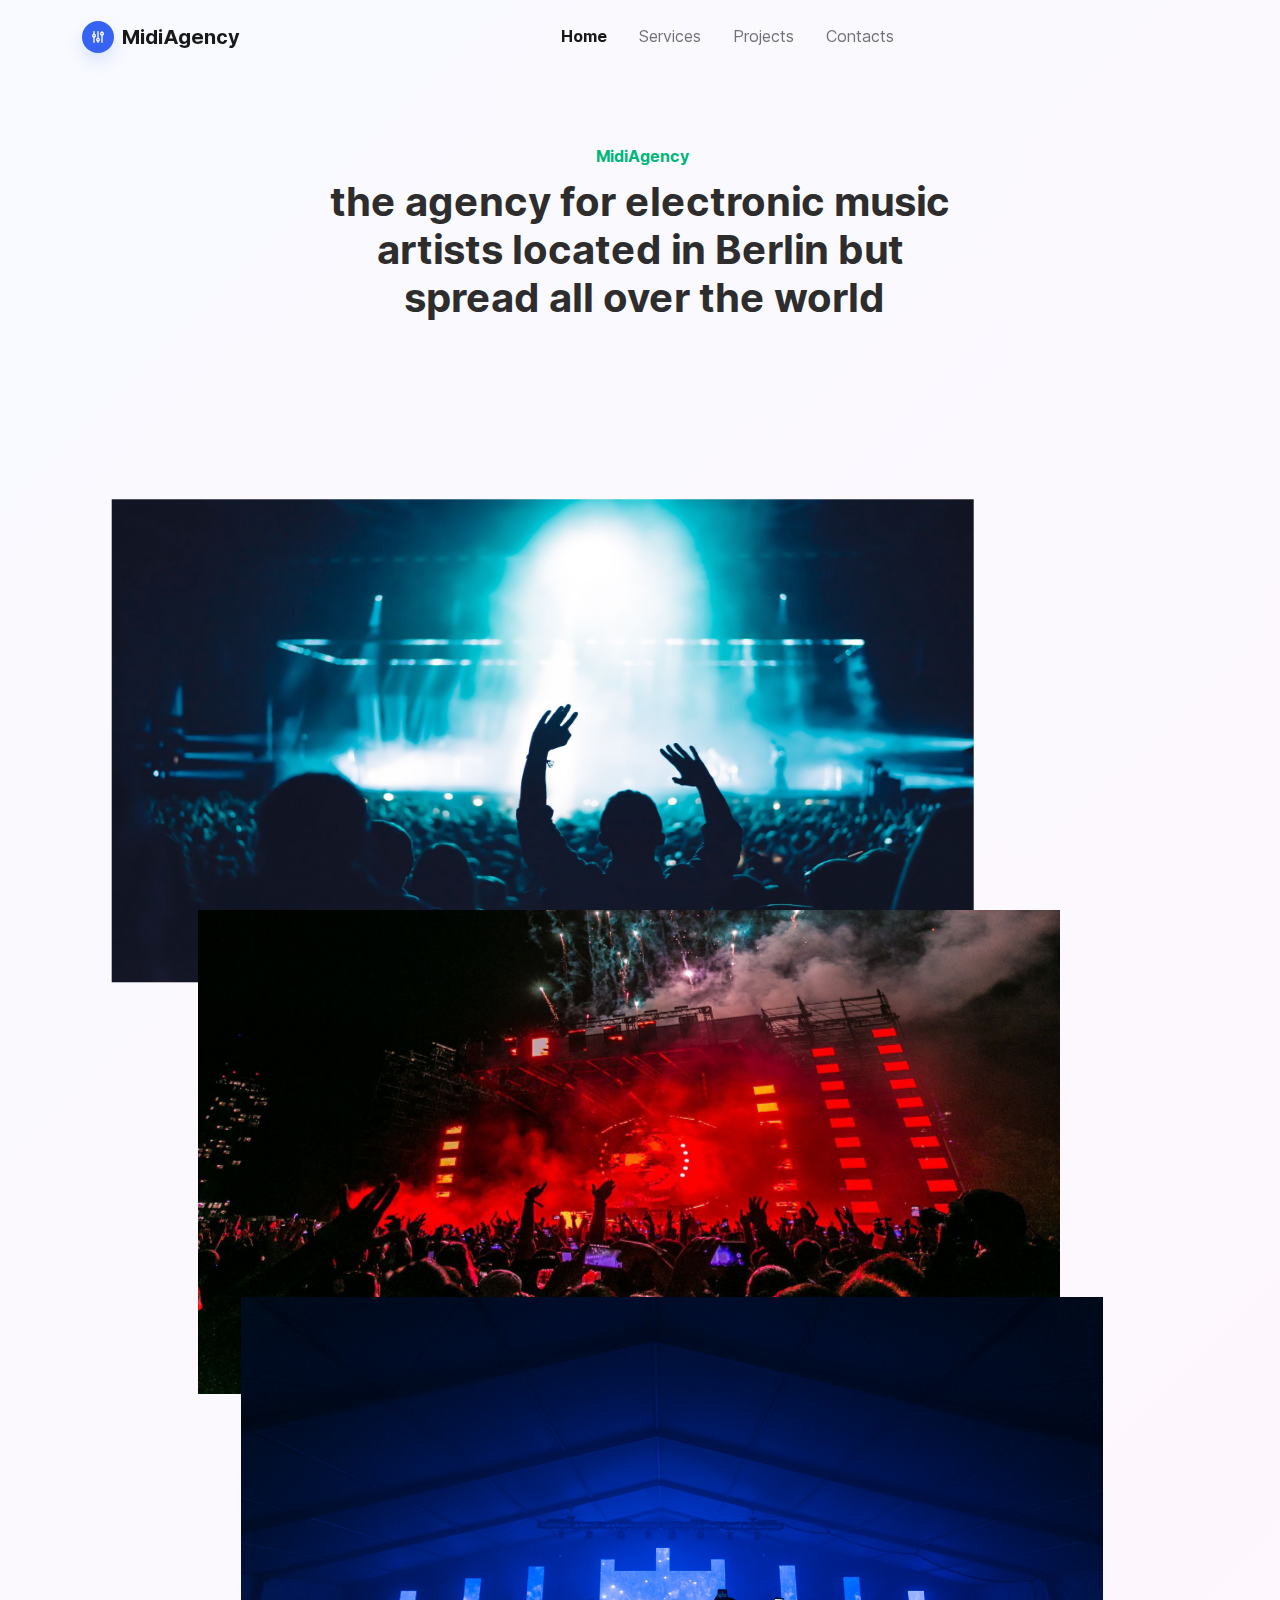
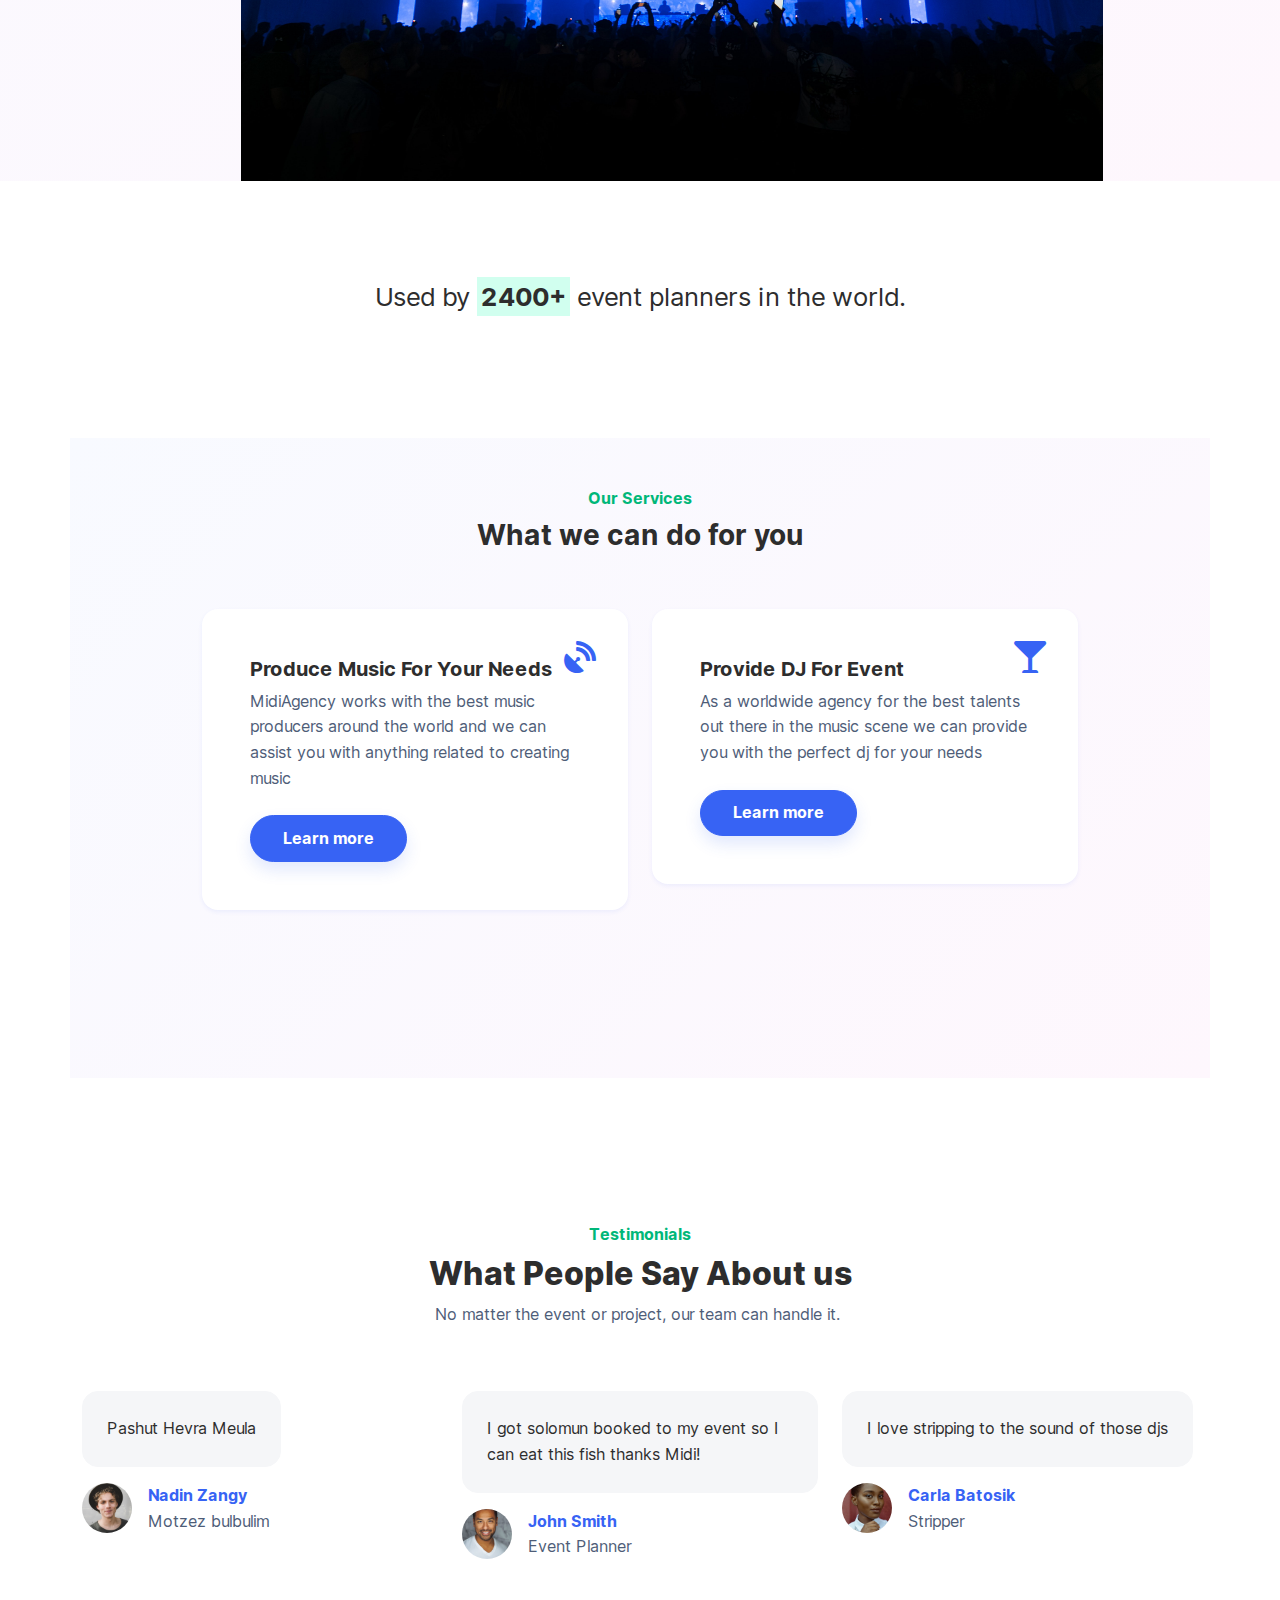
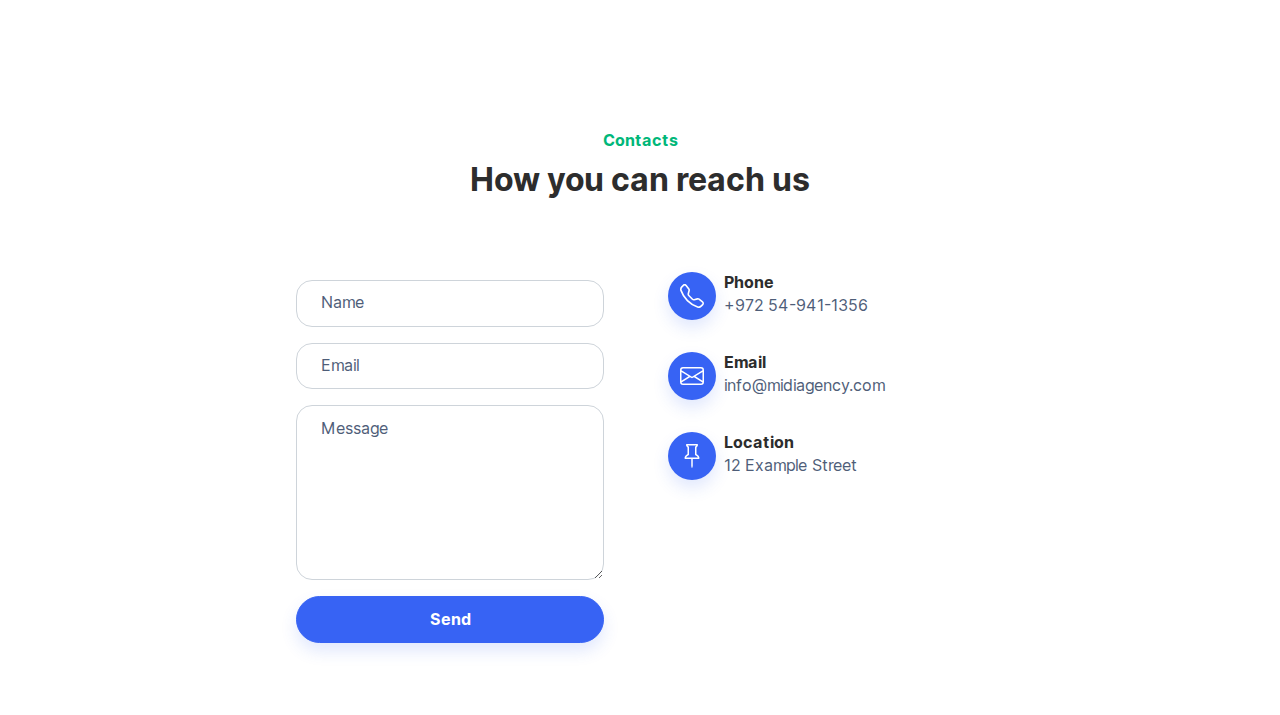
==== commit 7268e136: "Website update." ====
--- a/index.html
+++ b/index.html
@@ -4,7 +4,7 @@
 Quality, diligence and commitment are the driving forces behind our agency and dedicated staff.
 
 In addition to booking services, Midi DJ also specializes in managing artists,
-Concepts for productions, event support, music, marketing, creative services and production of goods."><link rel="stylesheet" href="/assets/bootstrap/css/bootstrap.min.css?h=410680ff209e7062244764982566d50f"><link rel="stylesheet" href="https://use.fontawesome.com/releases/v5.12.0/css/all.css"><link rel="stylesheet" href="/assets/css/styles.min.css?h=37bcc075a380f97f64c0de111955900a"></head><body style="/*background: url(&quot;design.jpg&quot;);*/background-position: 0 -60px;"><!-- Start: Navbar Centered Links --><nav class="navbar navbar-light navbar-expand-md fixed-top navbar-shrink py-3" id="mainNav"><div class="container"><a class="navbar-brand d-flex align-items-center" href="/"><span class="bs-icon-sm bs-icon-circle bs-icon-primary shadow d-flex justify-content-center align-items-center me-2 bs-icon"><svg xmlns="http://www.w3.org/2000/svg" width="1em" height="1em" viewBox="0 0 24 24" stroke-width="2" stroke="currentColor" fill="none" stroke-linecap="round" stroke-linejoin="round" class="icon icon-tabler icon-tabler-adjustments">
+Concepts for productions, event support, music, marketing, creative services and production of goods."><link rel="stylesheet" href="/assets/bootstrap/css/bootstrap.min.css?h=410680ff209e7062244764982566d50f"><link rel="stylesheet" href="https://use.fontawesome.com/releases/v5.12.0/css/all.css"><link rel="stylesheet" href="/assets/css/styles.min.css?h=16138c162886e720baf637e8d35805d2"></head><body style="/*background: url(&quot;design.jpg&quot;);*/background-position: 0 -60px;"><!-- Start: Navbar Centered Links --><nav class="navbar navbar-light navbar-expand-md fixed-top navbar-shrink py-3" id="mainNav"><div class="container"><a class="navbar-brand d-flex align-items-center" href="/"><span class="bs-icon-sm bs-icon-circle bs-icon-primary shadow d-flex justify-content-center align-items-center me-2 bs-icon"><svg xmlns="http://www.w3.org/2000/svg" width="1em" height="1em" viewBox="0 0 24 24" stroke-width="2" stroke="currentColor" fill="none" stroke-linecap="round" stroke-linejoin="round" class="icon icon-tabler icon-tabler-adjustments">
   <path stroke="none" d="M0 0h24v24H0z" fill="none"></path>
   <circle cx="6" cy="10" r="2"></circle>
   <line x1="6" y1="4" x2="6" y2="8"></line>
@@ -17,7 +17,7 @@
   <line x1="18" y1="9" x2="18" y2="20"></line>
 </svg></span><span>MidiAgency</span></a><button data-bs-toggle="collapse" class="navbar-toggler" data-bs-target="#navcol-1"><span class="visually-hidden">Toggle navigation</span><span class="navbar-toggler-icon"></span></button><div class="collapse navbar-collapse" id="navcol-1"><ul class="navbar-nav mx-auto"><li class="nav-item"><a class="nav-link active" href="/index.html">Home</a></li><li class="nav-item"><a class="nav-link" href="/services.html">Services</a></li><li class="nav-item"><a class="nav-link" href="/projects.html">Projects</a></li><li class="nav-item"><a class="nav-link" href="/contacts.html">Contacts</a></li></ul></div></div></nav><!-- End: Navbar Centered Links --><header class="bg-primary-gradient pt-5"><!-- Start: Hero Clean Reverse --><div class="container pt-4 pt-xl-5"><div class="row pt-5"><div class="col-md-8 col-xl-6 text-center text-md-start mx-auto" style="width: 735px;"><div class="text-center"><p class="fw-bold text-success mb-2">&nbsp;MidiAgency</p><h1 class="fw-bold">the agency for electronic music artists located in Berlin but<br>&nbsp;spread all over the world<br></h1></div></div><div class="col-12 col-lg-10 mx-auto"><div class="position-relative" style="display: flex;flex-wrap: wrap;justify-content: flex-end;"><div style="position: relative;flex: 0 0 45%;transform: translate3d(-15%, 35%, 0);"><img src="/assets/img/music/ervi-1763067.jpg?h=a621ee4c8bfb3043bb983692e0581d65" style="width: 862px;height: 483.672px;"></div><div style="position: relative;flex: 0 0 45%;transform: translate3d(-5%, 20%, 0);"><img src="/assets/img/music/pexels-wendy-wei-1540406.jpg?h=c3c0695bf8558762a84fb2d563241e63" style="width: 862px;height: 483.672px;"></div><div style="position: relative;flex: 0 0 60%;transform: translate3d(0, 0%, 0);"><img src="/assets/img/music/wei-1190299.jpg?h=f27ab34ac70de16c3c7611f570ca1722" style="height: 483.672px;width: 862px;"></div></div></div></div></div><!-- End: Hero Clean Reverse --></header><section class="py-5"><div class="container text-center py-5"><p class="mb-4" style="font-size: 1.6rem;">Used by <span class="bg-success-light p-1"><strong>2400+</strong></span>&nbsp;event planners in the world.</p></div></section><section><!-- Start: Features Cards --><div class="container bg-primary-gradient py-5"><div class="row"><div class="col-md-8 col-xl-6 text-center mx-auto"><p class="fw-bold text-success mb-2">Our Services</p><h3 class="fw-bold">What we can do for you</h3></div></div><div class="py-5 p-lg-5"><div class="row row-cols-1 row-cols-md-2 mx-auto" style="max-width: 900px;"><div class="col mb-5"><div class="card shadow-sm"><div class="card-body px-4 py-5 px-md-5"><div class="bs-icon-lg d-flex justify-content-center align-items-center mb-3 bs-icon" style="top: 1rem;right: 1rem;position: absolute;"><i class="fas fa-satellite-dish"></i></div><h5 class="fw-bold card-title">Produce Music For Your Needs</h5><p class="text-muted card-text mb-4">MidiAgency works with the best music producers around the world and we can assist you with anything related to creating music</p><button class="btn btn-primary shadow" type="button" data-bs-target="/services.html">Learn more</button></div></div></div><div class="col mb-5"><div class="card shadow-sm"><div class="card-body px-4 py-5 px-md-5"><div class="bs-icon-lg d-flex justify-content-center align-items-center mb-3 bs-icon" style="top: 1rem;right: 1rem;position: absolute;"><i class="fas fa-glass-martini"></i></div><h5 class="fw-bold card-title">Provide DJ For Event</h5><p class="text-muted card-text mb-4">As a worldwide agency for the best talents out there in the music scene we can provide you with the perfect dj for your needs</p><button class="btn btn-primary shadow" type="button" data-bs-target="/services.html">Learn more</button></div></div></div><div class="col mb-4"><div class="card shadow-sm"></div></div><div class="col mb-4"><div class="card shadow-sm"></div></div></div></div></div><!-- End: Features Cards --></section><section></section><section class="py-5 mt-5"><!-- Start: Testimonials --><div class="container py-5"><div class="row mb-5"><div class="col-md-8 col-xl-6 text-center mx-auto"><p class="fw-bold text-success mb-2">Testimonials</p><h2 class="fw-bold"><strong>What People Say About us</strong></h2><p class="text-muted w-lg-50">No matter the event or project, our team can handle it.&nbsp;</p></div></div><div class="row row-cols-1 row-cols-sm-2 row-cols-lg-3 d-sm-flex justify-content-sm-center"><div class="col mb-4"><div class="d-flex flex-column align-items-center align-items-sm-start"><p class="bg-light border rounded border-light p-4">Pashut Hevra Meula</p><div class="d-flex"><img class="rounded-circle flex-shrink-0 me-3 fit-cover" width="50" height="50" src="/assets/img/team/avatar2.jpg?h=7086b181e9fb853914a2cca97301c640"><div><p class="fw-bold text-primary mb-0">Nadin Zangy</p><p class="text-muted mb-0">Motzez bulbulim</p></div></div></div></div><div class="col mb-4"><div class="d-flex flex-column align-items-center align-items-sm-start"><p class="bg-light border rounded border-light p-4">I got solomun booked to my event so I can eat this fish thanks Midi!</p><div class="d-flex"><img class="rounded-circle flex-shrink-0 me-3 fit-cover" width="50" height="50" src="/assets/img/team/avatar4.jpg?h=13fcb1a3bcb58463519bc5974513259b"><div><p class="fw-bold text-primary mb-0">John Smith</p><p class="text-muted mb-0">Event Planner</p></div></div></div></div><div class="col mb-4"><div class="d-flex flex-column align-items-center align-items-sm-start"><p class="bg-light border rounded border-light p-4">I love stripping to the sound of those djs</p><div class="d-flex"><img class="rounded-circle flex-shrink-0 me-3 fit-cover" width="50" height="50" src="/assets/img/team/avatar5.jpg?h=3c112678b7e2b1881f0b09da11f0e1e7"><div><p class="fw-bold text-primary mb-0">Carla Batosik</p><p class="text-muted mb-0">Stripper</p></div></div></div></div></div></div><!-- End: Testimonials --></section><!-- Start: Contact Details --><section class="py-5"><div class="container"><div class="row mb-5"><div class="col-md-8 col-xl-6 text-center mx-auto"><p class="fw-bold text-success mb-2">Contacts</p><h2 class="fw-bold">How you can reach us</h2></div></div><div class="row d-flex justify-content-center"><div class="col-md-6 col-xl-4"><div><form class="p-3 p-xl-4" method="post"><!-- Start: Success Example --><div class="mb-3"><input class="form-control" type="text" id="name-1" name="name" placeholder="Name"></div><!-- End: Success Example --><!-- Start: Error Example --><div class="mb-3"><input class="form-control" type="email" id="email-1" name="email" placeholder="Email"></div><!-- End: Error Example --><div class="mb-3"><textarea class="form-control" id="message-1" name="message" rows="6" placeholder="Message"></textarea></div><div><button class="btn btn-primary shadow d-block w-100" type="submit">Send </button></div></form></div></div><div class="col-md-4 col-xl-4 d-flex justify-content-center justify-content-xl-start"><div class="d-flex flex-wrap flex-md-column justify-content-md-start align-items-md-start h-100"><div class="d-flex align-items-center p-3"><div class="bs-icon-md bs-icon-circle bs-icon-primary shadow d-flex flex-shrink-0 justify-content-center align-items-center d-inline-block bs-icon bs-icon-md"><svg xmlns="http://www.w3.org/2000/svg" width="1em" height="1em" fill="currentColor" viewBox="0 0 16 16" class="bi bi-telephone">
   <path d="M3.654 1.328a.678.678 0 0 0-1.015-.063L1.605 2.3c-.483.484-.661 1.169-.45 1.77a17.568 17.568 0 0 0 4.168 6.608 17.569 17.569 0 0 0 6.608 4.168c.601.211 1.286.033 1.77-.45l1.034-1.034a.678.678 0 0 0-.063-1.015l-2.307-1.794a.678.678 0 0 0-.58-.122l-2.19.547a1.745 1.745 0 0 1-1.657-.459L5.482 8.062a1.745 1.745 0 0 1-.46-1.657l.548-2.19a.678.678 0 0 0-.122-.58L3.654 1.328zM1.884.511a1.745 1.745 0 0 1 2.612.163L6.29 2.98c.329.423.445.974.315 1.494l-.547 2.19a.678.678 0 0 0 .178.643l2.457 2.457a.678.678 0 0 0 .644.178l2.189-.547a1.745 1.745 0 0 1 1.494.315l2.306 1.794c.829.645.905 1.87.163 2.611l-1.034 1.034c-.74.74-1.846 1.065-2.877.702a18.634 18.634 0 0 1-7.01-4.42 18.634 18.634 0 0 1-4.42-7.009c-.362-1.03-.037-2.137.703-2.877L1.885.511z"></path>
-</svg></div><div class="px-2"><h6 class="fw-bold mb-0">Phone</h6><p class="text-muted mb-0">+123456789</p></div></div><div class="d-flex align-items-center p-3"><div class="bs-icon-md bs-icon-circle bs-icon-primary shadow d-flex flex-shrink-0 justify-content-center align-items-center d-inline-block bs-icon bs-icon-md"><svg xmlns="http://www.w3.org/2000/svg" width="1em" height="1em" fill="currentColor" viewBox="0 0 16 16" class="bi bi-envelope">
+</svg></div><div class="px-2"><h6 class="fw-bold mb-0">Phone</h6><p class="text-muted mb-0">+972 54-941-1356</p></div></div><div class="d-flex align-items-center p-3"><div class="bs-icon-md bs-icon-circle bs-icon-primary shadow d-flex flex-shrink-0 justify-content-center align-items-center d-inline-block bs-icon bs-icon-md"><svg xmlns="http://www.w3.org/2000/svg" width="1em" height="1em" fill="currentColor" viewBox="0 0 16 16" class="bi bi-envelope">
   <path fill-rule="evenodd" d="M0 4a2 2 0 0 1 2-2h12a2 2 0 0 1 2 2v8a2 2 0 0 1-2 2H2a2 2 0 0 1-2-2V4Zm2-1a1 1 0 0 0-1 1v.217l7 4.2 7-4.2V4a1 1 0 0 0-1-1H2Zm13 2.383-4.708 2.825L15 11.105V5.383Zm-.034 6.876-5.64-3.471L8 9.583l-1.326-.795-5.64 3.47A1 1 0 0 0 2 13h12a1 1 0 0 0 .966-.741ZM1 11.105l4.708-2.897L1 5.383v5.722Z"></path>
 </svg></div><div class="px-2"><h6 class="fw-bold mb-0">Email</h6><p class="text-muted mb-0">info@midiagency.com</p></div></div><div class="d-flex align-items-center p-3"><div class="bs-icon-md bs-icon-circle bs-icon-primary shadow d-flex flex-shrink-0 justify-content-center align-items-center d-inline-block bs-icon bs-icon-md"><svg xmlns="http://www.w3.org/2000/svg" width="1em" height="1em" fill="currentColor" viewBox="0 0 16 16" class="bi bi-pin">
   <path d="M4.146.146A.5.5 0 0 1 4.5 0h7a.5.5 0 0 1 .5.5c0 .68-.342 1.174-.646 1.479-.126.125-.25.224-.354.298v4.431l.078.048c.203.127.476.314.751.555C12.36 7.775 13 8.527 13 9.5a.5.5 0 0 1-.5.5h-4v4.5c0 .276-.224 1.5-.5 1.5s-.5-1.224-.5-1.5V10h-4a.5.5 0 0 1-.5-.5c0-.973.64-1.725 1.17-2.189A5.921 5.921 0 0 1 5 6.708V2.277a2.77 2.77 0 0 1-.354-.298C4.342 1.674 4 1.179 4 .5a.5.5 0 0 1 .146-.354zm1.58 1.408-.002-.001.002.001zm-.002-.001.002.001A.5.5 0 0 1 6 2v5a.5.5 0 0 1-.276.447h-.002l-.012.007-.054.03a4.922 4.922 0 0 0-.827.58c-.318.278-.585.596-.725.936h7.792c-.14-.34-.407-.658-.725-.936a4.915 4.915 0 0 0-.881-.61l-.012-.006h-.002A.5.5 0 0 1 10 7V2a.5.5 0 0 1 .295-.458 1.775 1.775 0 0 0 .351-.271c.08-.08.155-.17.214-.271H5.14c.06.1.133.191.214.271a1.78 1.78 0 0 0 .37.282z"></path>
--- a/assets/css/styles.min.css
+++ b/assets/css/styles.min.css
@@ -1 +1 @@
-@font-face{font-family:Inter;src:url(/assets/fonts/UcC73FwrK3iLTeHuS_fvQtMwCp50KnMa2JL7W0Q5n-wU.woff2?h=13156d31844fa6e3ecb6fa1a17ada0f4) format('woff2');font-weight:300;font-style:normal;font-display:swap;unicode-range:U+0460-052F,U+1C80-1C88,U+20B4,U+2DE0-2DFF,U+A640-A69F,U+FE2E-FE2F}@font-face{font-family:Inter;src:url(/assets/fonts/UcC73FwrK3iLTeHuS_fvQtMwCp50KnMa0ZL7W0Q5n-wU.woff2?h=13156d31844fa6e3ecb6fa1a17ada0f4) format('woff2');font-weight:300;font-style:normal;font-display:swap;unicode-range:U+0400-045F,U+0490-0491,U+04B0-04B1,U+2116}@font-face{font-family:Inter;src:url(/assets/fonts/UcC73FwrK3iLTeHuS_fvQtMwCp50KnMa2ZL7W0Q5n-wU.woff2?h=13156d31844fa6e3ecb6fa1a17ada0f4) format('woff2');font-weight:300;font-style:normal;font-display:swap;unicode-range:U+1F00-1FFF}@font-face{font-family:Inter;src:url(/assets/fonts/UcC73FwrK3iLTeHuS_fvQtMwCp50KnMa1pL7W0Q5n-wU.woff2?h=13156d31844fa6e3ecb6fa1a17ada0f4) format('woff2');font-weight:300;font-style:normal;font-display:swap;unicode-range:U+0370-03FF}@font-face{font-family:Inter;src:url(/assets/fonts/UcC73FwrK3iLTeHuS_fvQtMwCp50KnMa2pL7W0Q5n-wU.woff2?h=13156d31844fa6e3ecb6fa1a17ada0f4) format('woff2');font-weight:300;font-style:normal;font-display:swap;unicode-range:U+0102-0103,U+0110-0111,U+0128-0129,U+0168-0169,U+01A0-01A1,U+01AF-01B0,U+1EA0-1EF9,U+20AB}@font-face{font-family:Inter;src:url(/assets/fonts/UcC73FwrK3iLTeHuS_fvQtMwCp50KnMa25L7W0Q5n-wU.woff2?h=13156d31844fa6e3ecb6fa1a17ada0f4) format('woff2');font-weight:300;font-style:normal;font-display:swap;unicode-range:U+0100-024F,U+0259,U+1E00-1EFF,U+2020,U+20A0-20AB,U+20AD-20CF,U+2113,U+2C60-2C7F,U+A720-A7FF}@font-face{font-family:Inter;src:url(/assets/fonts/UcC73FwrK3iLTeHuS_fvQtMwCp50KnMa1ZL7W0Q5nw.woff2?h=13156d31844fa6e3ecb6fa1a17ada0f4) format('woff2');font-weight:300;font-style:normal;font-display:swap;unicode-range:U+0000-00FF,U+0131,U+0152-0153,U+02BB-02BC,U+02C6,U+02DA,U+02DC,U+2000-206F,U+2074,U+20AC,U+2122,U+2191,U+2193,U+2212,U+2215,U+FEFF,U+FFFD}@font-face{font-family:Inter;src:url(/assets/fonts/UcC73FwrK3iLTeHuS_fvQtMwCp50KnMa2JL7W0Q5n-wU.woff2?h=13156d31844fa6e3ecb6fa1a17ada0f4) format('woff2');font-weight:400;font-style:normal;font-display:swap;unicode-range:U+0460-052F,U+1C80-1C88,U+20B4,U+2DE0-2DFF,U+A640-A69F,U+FE2E-FE2F}@font-face{font-family:Inter;src:url(/assets/fonts/UcC73FwrK3iLTeHuS_fvQtMwCp50KnMa0ZL7W0Q5n-wU.woff2?h=13156d31844fa6e3ecb6fa1a17ada0f4) format('woff2');font-weight:400;font-style:normal;font-display:swap;unicode-range:U+0400-045F,U+0490-0491,U+04B0-04B1,U+2116}@font-face{font-family:Inter;src:url(/assets/fonts/UcC73FwrK3iLTeHuS_fvQtMwCp50KnMa2ZL7W0Q5n-wU.woff2?h=13156d31844fa6e3ecb6fa1a17ada0f4) format('woff2');font-weight:400;font-style:normal;font-display:swap;unicode-range:U+1F00-1FFF}@font-face{font-family:Inter;src:url(/assets/fonts/UcC73FwrK3iLTeHuS_fvQtMwCp50KnMa1pL7W0Q5n-wU.woff2?h=13156d31844fa6e3ecb6fa1a17ada0f4) format('woff2');font-weight:400;font-style:normal;font-display:swap;unicode-range:U+0370-03FF}@font-face{font-family:Inter;src:url(/assets/fonts/UcC73FwrK3iLTeHuS_fvQtMwCp50KnMa2pL7W0Q5n-wU.woff2?h=13156d31844fa6e3ecb6fa1a17ada0f4) format('woff2');font-weight:400;font-style:normal;font-display:swap;unicode-range:U+0102-0103,U+0110-0111,U+0128-0129,U+0168-0169,U+01A0-01A1,U+01AF-01B0,U+1EA0-1EF9,U+20AB}@font-face{font-family:Inter;src:url(/assets/fonts/UcC73FwrK3iLTeHuS_fvQtMwCp50KnMa25L7W0Q5n-wU.woff2?h=13156d31844fa6e3ecb6fa1a17ada0f4) format('woff2');font-weight:400;font-style:normal;font-display:swap;unicode-range:U+0100-024F,U+0259,U+1E00-1EFF,U+2020,U+20A0-20AB,U+20AD-20CF,U+2113,U+2C60-2C7F,U+A720-A7FF}@font-face{font-family:Inter;src:url(/assets/fonts/UcC73FwrK3iLTeHuS_fvQtMwCp50KnMa1ZL7W0Q5nw.woff2?h=13156d31844fa6e3ecb6fa1a17ada0f4) format('woff2');font-weight:400;font-style:normal;font-display:swap;unicode-range:U+0000-00FF,U+0131,U+0152-0153,U+02BB-02BC,U+02C6,U+02DA,U+02DC,U+2000-206F,U+2074,U+20AC,U+2122,U+2191,U+2193,U+2212,U+2215,U+FEFF,U+FFFD}@font-face{font-family:Inter;src:url(/assets/fonts/UcC73FwrK3iLTeHuS_fvQtMwCp50KnMa2JL7W0Q5n-wU.woff2?h=13156d31844fa6e3ecb6fa1a17ada0f4) format('woff2');font-weight:600;font-style:normal;font-display:swap;unicode-range:U+0460-052F,U+1C80-1C88,U+20B4,U+2DE0-2DFF,U+A640-A69F,U+FE2E-FE2F}@font-face{font-family:Inter;src:url(/assets/fonts/UcC73FwrK3iLTeHuS_fvQtMwCp50KnMa0ZL7W0Q5n-wU.woff2?h=13156d31844fa6e3ecb6fa1a17ada0f4) format('woff2');font-weight:600;font-style:normal;font-display:swap;unicode-range:U+0400-045F,U+0490-0491,U+04B0-04B1,U+2116}@font-face{font-family:Inter;src:url(/assets/fonts/UcC73FwrK3iLTeHuS_fvQtMwCp50KnMa2ZL7W0Q5n-wU.woff2?h=13156d31844fa6e3ecb6fa1a17ada0f4) format('woff2');font-weight:600;font-style:normal;font-display:swap;unicode-range:U+1F00-1FFF}@font-face{font-family:Inter;src:url(/assets/fonts/UcC73FwrK3iLTeHuS_fvQtMwCp50KnMa1pL7W0Q5n-wU.woff2?h=13156d31844fa6e3ecb6fa1a17ada0f4) format('woff2');font-weight:600;font-style:normal;font-display:swap;unicode-range:U+0370-03FF}@font-face{font-family:Inter;src:url(/assets/fonts/UcC73FwrK3iLTeHuS_fvQtMwCp50KnMa2pL7W0Q5n-wU.woff2?h=13156d31844fa6e3ecb6fa1a17ada0f4) format('woff2');font-weight:600;font-style:normal;font-display:swap;unicode-range:U+0102-0103,U+0110-0111,U+0128-0129,U+0168-0169,U+01A0-01A1,U+01AF-01B0,U+1EA0-1EF9,U+20AB}@font-face{font-family:Inter;src:url(/assets/fonts/UcC73FwrK3iLTeHuS_fvQtMwCp50KnMa25L7W0Q5n-wU.woff2?h=13156d31844fa6e3ecb6fa1a17ada0f4) format('woff2');font-weight:600;font-style:normal;font-display:swap;unicode-range:U+0100-024F,U+0259,U+1E00-1EFF,U+2020,U+20A0-20AB,U+20AD-20CF,U+2113,U+2C60-2C7F,U+A720-A7FF}@font-face{font-family:Inter;src:url(/assets/fonts/UcC73FwrK3iLTeHuS_fvQtMwCp50KnMa1ZL7W0Q5nw.woff2?h=13156d31844fa6e3ecb6fa1a17ada0f4) format('woff2');font-weight:600;font-style:normal;font-display:swap;unicode-range:U+0000-00FF,U+0131,U+0152-0153,U+02BB-02BC,U+02C6,U+02DA,U+02DC,U+2000-206F,U+2074,U+20AC,U+2122,U+2191,U+2193,U+2212,U+2215,U+FEFF,U+FFFD}@font-face{font-family:Inter;src:url(/assets/fonts/UcC73FwrK3iLTeHuS_fvQtMwCp50KnMa2JL7W0Q5n-wU.woff2?h=13156d31844fa6e3ecb6fa1a17ada0f4) format('woff2');font-weight:700;font-style:normal;font-display:swap;unicode-range:U+0460-052F,U+1C80-1C88,U+20B4,U+2DE0-2DFF,U+A640-A69F,U+FE2E-FE2F}@font-face{font-family:Inter;src:url(/assets/fonts/UcC73FwrK3iLTeHuS_fvQtMwCp50KnMa0ZL7W0Q5n-wU.woff2?h=13156d31844fa6e3ecb6fa1a17ada0f4) format('woff2');font-weight:700;font-style:normal;font-display:swap;unicode-range:U+0400-045F,U+0490-0491,U+04B0-04B1,U+2116}@font-face{font-family:Inter;src:url(/assets/fonts/UcC73FwrK3iLTeHuS_fvQtMwCp50KnMa2ZL7W0Q5n-wU.woff2?h=13156d31844fa6e3ecb6fa1a17ada0f4) format('woff2');font-weight:700;font-style:normal;font-display:swap;unicode-range:U+1F00-1FFF}@font-face{font-family:Inter;src:url(/assets/fonts/UcC73FwrK3iLTeHuS_fvQtMwCp50KnMa1pL7W0Q5n-wU.woff2?h=13156d31844fa6e3ecb6fa1a17ada0f4) format('woff2');font-weight:700;font-style:normal;font-display:swap;unicode-range:U+0370-03FF}@font-face{font-family:Inter;src:url(/assets/fonts/UcC73FwrK3iLTeHuS_fvQtMwCp50KnMa2pL7W0Q5n-wU.woff2?h=13156d31844fa6e3ecb6fa1a17ada0f4) format('woff2');font-weight:700;font-style:normal;font-display:swap;unicode-range:U+0102-0103,U+0110-0111,U+0128-0129,U+0168-0169,U+01A0-01A1,U+01AF-01B0,U+1EA0-1EF9,U+20AB}@font-face{font-family:Inter;src:url(/assets/fonts/UcC73FwrK3iLTeHuS_fvQtMwCp50KnMa25L7W0Q5n-wU.woff2?h=13156d31844fa6e3ecb6fa1a17ada0f4) format('woff2');font-weight:700;font-style:normal;font-display:swap;unicode-range:U+0100-024F,U+0259,U+1E00-1EFF,U+2020,U+20A0-20AB,U+20AD-20CF,U+2113,U+2C60-2C7F,U+A720-A7FF}@font-face{font-family:Inter;src:url(/assets/fonts/UcC73FwrK3iLTeHuS_fvQtMwCp50KnMa1ZL7W0Q5nw.woff2?h=13156d31844fa6e3ecb6fa1a17ada0f4) format('woff2');font-weight:700;font-style:normal;font-display:swap;unicode-range:U+0000-00FF,U+0131,U+0152-0153,U+02BB-02BC,U+02C6,U+02DA,U+02DC,U+2000-206F,U+2074,U+20AC,U+2122,U+2191,U+2193,U+2212,U+2215,U+FEFF,U+FFFD}@font-face{font-family:Inter;src:url(/assets/fonts/UcC73FwrK3iLTeHuS_fvQtMwCp50KnMa2JL7W0Q5n-wU.woff2?h=13156d31844fa6e3ecb6fa1a17ada0f4) format('woff2');font-weight:800;font-style:normal;font-display:swap;unicode-range:U+0460-052F,U+1C80-1C88,U+20B4,U+2DE0-2DFF,U+A640-A69F,U+FE2E-FE2F}@font-face{font-family:Inter;src:url(/assets/fonts/UcC73FwrK3iLTeHuS_fvQtMwCp50KnMa0ZL7W0Q5n-wU.woff2?h=13156d31844fa6e3ecb6fa1a17ada0f4) format('woff2');font-weight:800;font-style:normal;font-display:swap;unicode-range:U+0400-045F,U+0490-0491,U+04B0-04B1,U+2116}@font-face{font-family:Inter;src:url(/assets/fonts/UcC73FwrK3iLTeHuS_fvQtMwCp50KnMa2ZL7W0Q5n-wU.woff2?h=13156d31844fa6e3ecb6fa1a17ada0f4) format('woff2');font-weight:800;font-style:normal;font-display:swap;unicode-range:U+1F00-1FFF}@font-face{font-family:Inter;src:url(/assets/fonts/UcC73FwrK3iLTeHuS_fvQtMwCp50KnMa1pL7W0Q5n-wU.woff2?h=13156d31844fa6e3ecb6fa1a17ada0f4) format('woff2');font-weight:800;font-style:normal;font-display:swap;unicode-range:U+0370-03FF}@font-face{font-family:Inter;src:url(/assets/fonts/UcC73FwrK3iLTeHuS_fvQtMwCp50KnMa2pL7W0Q5n-wU.woff2?h=13156d31844fa6e3ecb6fa1a17ada0f4) format('woff2');font-weight:800;font-style:normal;font-display:swap;unicode-range:U+0102-0103,U+0110-0111,U+0128-0129,U+0168-0169,U+01A0-01A1,U+01AF-01B0,U+1EA0-1EF9,U+20AB}@font-face{font-family:Inter;src:url(/assets/fonts/UcC73FwrK3iLTeHuS_fvQtMwCp50KnMa25L7W0Q5n-wU.woff2?h=13156d31844fa6e3ecb6fa1a17ada0f4) format('woff2');font-weight:800;font-style:normal;font-display:swap;unicode-range:U+0100-024F,U+0259,U+1E00-1EFF,U+2020,U+20A0-20AB,U+20AD-20CF,U+2113,U+2C60-2C7F,U+A720-A7FF}@font-face{font-family:Inter;src:url(/assets/fonts/UcC73FwrK3iLTeHuS_fvQtMwCp50KnMa1ZL7W0Q5nw.woff2?h=13156d31844fa6e3ecb6fa1a17ada0f4) format('woff2');font-weight:800;font-style:normal;font-display:swap;unicode-range:U+0000-00FF,U+0131,U+0152-0153,U+02BB-02BC,U+02C6,U+02DA,U+02DC,U+2000-206F,U+2074,U+20AC,U+2122,U+2191,U+2193,U+2212,U+2215,U+FEFF,U+FFFD}+@font-face{font-family:Inter;src:url(/assets/fonts/UcC73FwrK3iLTeHuS_fvQtMwCp50KnMa2JL7W0Q5n-wU.woff2?h=fed125e7a8e61f8b41e66e3d311cf204) format('woff2');font-weight:300;font-style:normal;font-display:swap;unicode-range:U+0460-052F,U+1C80-1C88,U+20B4,U+2DE0-2DFF,U+A640-A69F,U+FE2E-FE2F}@font-face{font-family:Inter;src:url(/assets/fonts/UcC73FwrK3iLTeHuS_fvQtMwCp50KnMa0ZL7W0Q5n-wU.woff2?h=fed125e7a8e61f8b41e66e3d311cf204) format('woff2');font-weight:300;font-style:normal;font-display:swap;unicode-range:U+0400-045F,U+0490-0491,U+04B0-04B1,U+2116}@font-face{font-family:Inter;src:url(/assets/fonts/UcC73FwrK3iLTeHuS_fvQtMwCp50KnMa2ZL7W0Q5n-wU.woff2?h=fed125e7a8e61f8b41e66e3d311cf204) format('woff2');font-weight:300;font-style:normal;font-display:swap;unicode-range:U+1F00-1FFF}@font-face{font-family:Inter;src:url(/assets/fonts/UcC73FwrK3iLTeHuS_fvQtMwCp50KnMa1pL7W0Q5n-wU.woff2?h=fed125e7a8e61f8b41e66e3d311cf204) format('woff2');font-weight:300;font-style:normal;font-display:swap;unicode-range:U+0370-03FF}@font-face{font-family:Inter;src:url(/assets/fonts/UcC73FwrK3iLTeHuS_fvQtMwCp50KnMa2pL7W0Q5n-wU.woff2?h=fed125e7a8e61f8b41e66e3d311cf204) format('woff2');font-weight:300;font-style:normal;font-display:swap;unicode-range:U+0102-0103,U+0110-0111,U+0128-0129,U+0168-0169,U+01A0-01A1,U+01AF-01B0,U+1EA0-1EF9,U+20AB}@font-face{font-family:Inter;src:url(/assets/fonts/UcC73FwrK3iLTeHuS_fvQtMwCp50KnMa25L7W0Q5n-wU.woff2?h=fed125e7a8e61f8b41e66e3d311cf204) format('woff2');font-weight:300;font-style:normal;font-display:swap;unicode-range:U+0100-024F,U+0259,U+1E00-1EFF,U+2020,U+20A0-20AB,U+20AD-20CF,U+2113,U+2C60-2C7F,U+A720-A7FF}@font-face{font-family:Inter;src:url(/assets/fonts/UcC73FwrK3iLTeHuS_fvQtMwCp50KnMa1ZL7W0Q5nw.woff2?h=fed125e7a8e61f8b41e66e3d311cf204) format('woff2');font-weight:300;font-style:normal;font-display:swap;unicode-range:U+0000-00FF,U+0131,U+0152-0153,U+02BB-02BC,U+02C6,U+02DA,U+02DC,U+2000-206F,U+2074,U+20AC,U+2122,U+2191,U+2193,U+2212,U+2215,U+FEFF,U+FFFD}@font-face{font-family:Inter;src:url(/assets/fonts/UcC73FwrK3iLTeHuS_fvQtMwCp50KnMa2JL7W0Q5n-wU.woff2?h=fed125e7a8e61f8b41e66e3d311cf204) format('woff2');font-weight:400;font-style:normal;font-display:swap;unicode-range:U+0460-052F,U+1C80-1C88,U+20B4,U+2DE0-2DFF,U+A640-A69F,U+FE2E-FE2F}@font-face{font-family:Inter;src:url(/assets/fonts/UcC73FwrK3iLTeHuS_fvQtMwCp50KnMa0ZL7W0Q5n-wU.woff2?h=fed125e7a8e61f8b41e66e3d311cf204) format('woff2');font-weight:400;font-style:normal;font-display:swap;unicode-range:U+0400-045F,U+0490-0491,U+04B0-04B1,U+2116}@font-face{font-family:Inter;src:url(/assets/fonts/UcC73FwrK3iLTeHuS_fvQtMwCp50KnMa2ZL7W0Q5n-wU.woff2?h=fed125e7a8e61f8b41e66e3d311cf204) format('woff2');font-weight:400;font-style:normal;font-display:swap;unicode-range:U+1F00-1FFF}@font-face{font-family:Inter;src:url(/assets/fonts/UcC73FwrK3iLTeHuS_fvQtMwCp50KnMa1pL7W0Q5n-wU.woff2?h=fed125e7a8e61f8b41e66e3d311cf204) format('woff2');font-weight:400;font-style:normal;font-display:swap;unicode-range:U+0370-03FF}@font-face{font-family:Inter;src:url(/assets/fonts/UcC73FwrK3iLTeHuS_fvQtMwCp50KnMa2pL7W0Q5n-wU.woff2?h=fed125e7a8e61f8b41e66e3d311cf204) format('woff2');font-weight:400;font-style:normal;font-display:swap;unicode-range:U+0102-0103,U+0110-0111,U+0128-0129,U+0168-0169,U+01A0-01A1,U+01AF-01B0,U+1EA0-1EF9,U+20AB}@font-face{font-family:Inter;src:url(/assets/fonts/UcC73FwrK3iLTeHuS_fvQtMwCp50KnMa25L7W0Q5n-wU.woff2?h=fed125e7a8e61f8b41e66e3d311cf204) format('woff2');font-weight:400;font-style:normal;font-display:swap;unicode-range:U+0100-024F,U+0259,U+1E00-1EFF,U+2020,U+20A0-20AB,U+20AD-20CF,U+2113,U+2C60-2C7F,U+A720-A7FF}@font-face{font-family:Inter;src:url(/assets/fonts/UcC73FwrK3iLTeHuS_fvQtMwCp50KnMa1ZL7W0Q5nw.woff2?h=fed125e7a8e61f8b41e66e3d311cf204) format('woff2');font-weight:400;font-style:normal;font-display:swap;unicode-range:U+0000-00FF,U+0131,U+0152-0153,U+02BB-02BC,U+02C6,U+02DA,U+02DC,U+2000-206F,U+2074,U+20AC,U+2122,U+2191,U+2193,U+2212,U+2215,U+FEFF,U+FFFD}@font-face{font-family:Inter;src:url(/assets/fonts/UcC73FwrK3iLTeHuS_fvQtMwCp50KnMa2JL7W0Q5n-wU.woff2?h=fed125e7a8e61f8b41e66e3d311cf204) format('woff2');font-weight:600;font-style:normal;font-display:swap;unicode-range:U+0460-052F,U+1C80-1C88,U+20B4,U+2DE0-2DFF,U+A640-A69F,U+FE2E-FE2F}@font-face{font-family:Inter;src:url(/assets/fonts/UcC73FwrK3iLTeHuS_fvQtMwCp50KnMa0ZL7W0Q5n-wU.woff2?h=fed125e7a8e61f8b41e66e3d311cf204) format('woff2');font-weight:600;font-style:normal;font-display:swap;unicode-range:U+0400-045F,U+0490-0491,U+04B0-04B1,U+2116}@font-face{font-family:Inter;src:url(/assets/fonts/UcC73FwrK3iLTeHuS_fvQtMwCp50KnMa2ZL7W0Q5n-wU.woff2?h=fed125e7a8e61f8b41e66e3d311cf204) format('woff2');font-weight:600;font-style:normal;font-display:swap;unicode-range:U+1F00-1FFF}@font-face{font-family:Inter;src:url(/assets/fonts/UcC73FwrK3iLTeHuS_fvQtMwCp50KnMa1pL7W0Q5n-wU.woff2?h=fed125e7a8e61f8b41e66e3d311cf204) format('woff2');font-weight:600;font-style:normal;font-display:swap;unicode-range:U+0370-03FF}@font-face{font-family:Inter;src:url(/assets/fonts/UcC73FwrK3iLTeHuS_fvQtMwCp50KnMa2pL7W0Q5n-wU.woff2?h=fed125e7a8e61f8b41e66e3d311cf204) format('woff2');font-weight:600;font-style:normal;font-display:swap;unicode-range:U+0102-0103,U+0110-0111,U+0128-0129,U+0168-0169,U+01A0-01A1,U+01AF-01B0,U+1EA0-1EF9,U+20AB}@font-face{font-family:Inter;src:url(/assets/fonts/UcC73FwrK3iLTeHuS_fvQtMwCp50KnMa25L7W0Q5n-wU.woff2?h=fed125e7a8e61f8b41e66e3d311cf204) format('woff2');font-weight:600;font-style:normal;font-display:swap;unicode-range:U+0100-024F,U+0259,U+1E00-1EFF,U+2020,U+20A0-20AB,U+20AD-20CF,U+2113,U+2C60-2C7F,U+A720-A7FF}@font-face{font-family:Inter;src:url(/assets/fonts/UcC73FwrK3iLTeHuS_fvQtMwCp50KnMa1ZL7W0Q5nw.woff2?h=fed125e7a8e61f8b41e66e3d311cf204) format('woff2');font-weight:600;font-style:normal;font-display:swap;unicode-range:U+0000-00FF,U+0131,U+0152-0153,U+02BB-02BC,U+02C6,U+02DA,U+02DC,U+2000-206F,U+2074,U+20AC,U+2122,U+2191,U+2193,U+2212,U+2215,U+FEFF,U+FFFD}@font-face{font-family:Inter;src:url(/assets/fonts/UcC73FwrK3iLTeHuS_fvQtMwCp50KnMa2JL7W0Q5n-wU.woff2?h=fed125e7a8e61f8b41e66e3d311cf204) format('woff2');font-weight:700;font-style:normal;font-display:swap;unicode-range:U+0460-052F,U+1C80-1C88,U+20B4,U+2DE0-2DFF,U+A640-A69F,U+FE2E-FE2F}@font-face{font-family:Inter;src:url(/assets/fonts/UcC73FwrK3iLTeHuS_fvQtMwCp50KnMa0ZL7W0Q5n-wU.woff2?h=fed125e7a8e61f8b41e66e3d311cf204) format('woff2');font-weight:700;font-style:normal;font-display:swap;unicode-range:U+0400-045F,U+0490-0491,U+04B0-04B1,U+2116}@font-face{font-family:Inter;src:url(/assets/fonts/UcC73FwrK3iLTeHuS_fvQtMwCp50KnMa2ZL7W0Q5n-wU.woff2?h=fed125e7a8e61f8b41e66e3d311cf204) format('woff2');font-weight:700;font-style:normal;font-display:swap;unicode-range:U+1F00-1FFF}@font-face{font-family:Inter;src:url(/assets/fonts/UcC73FwrK3iLTeHuS_fvQtMwCp50KnMa1pL7W0Q5n-wU.woff2?h=fed125e7a8e61f8b41e66e3d311cf204) format('woff2');font-weight:700;font-style:normal;font-display:swap;unicode-range:U+0370-03FF}@font-face{font-family:Inter;src:url(/assets/fonts/UcC73FwrK3iLTeHuS_fvQtMwCp50KnMa2pL7W0Q5n-wU.woff2?h=fed125e7a8e61f8b41e66e3d311cf204) format('woff2');font-weight:700;font-style:normal;font-display:swap;unicode-range:U+0102-0103,U+0110-0111,U+0128-0129,U+0168-0169,U+01A0-01A1,U+01AF-01B0,U+1EA0-1EF9,U+20AB}@font-face{font-family:Inter;src:url(/assets/fonts/UcC73FwrK3iLTeHuS_fvQtMwCp50KnMa25L7W0Q5n-wU.woff2?h=fed125e7a8e61f8b41e66e3d311cf204) format('woff2');font-weight:700;font-style:normal;font-display:swap;unicode-range:U+0100-024F,U+0259,U+1E00-1EFF,U+2020,U+20A0-20AB,U+20AD-20CF,U+2113,U+2C60-2C7F,U+A720-A7FF}@font-face{font-family:Inter;src:url(/assets/fonts/UcC73FwrK3iLTeHuS_fvQtMwCp50KnMa1ZL7W0Q5nw.woff2?h=fed125e7a8e61f8b41e66e3d311cf204) format('woff2');font-weight:700;font-style:normal;font-display:swap;unicode-range:U+0000-00FF,U+0131,U+0152-0153,U+02BB-02BC,U+02C6,U+02DA,U+02DC,U+2000-206F,U+2074,U+20AC,U+2122,U+2191,U+2193,U+2212,U+2215,U+FEFF,U+FFFD}@font-face{font-family:Inter;src:url(/assets/fonts/UcC73FwrK3iLTeHuS_fvQtMwCp50KnMa2JL7W0Q5n-wU.woff2?h=fed125e7a8e61f8b41e66e3d311cf204) format('woff2');font-weight:800;font-style:normal;font-display:swap;unicode-range:U+0460-052F,U+1C80-1C88,U+20B4,U+2DE0-2DFF,U+A640-A69F,U+FE2E-FE2F}@font-face{font-family:Inter;src:url(/assets/fonts/UcC73FwrK3iLTeHuS_fvQtMwCp50KnMa0ZL7W0Q5n-wU.woff2?h=fed125e7a8e61f8b41e66e3d311cf204) format('woff2');font-weight:800;font-style:normal;font-display:swap;unicode-range:U+0400-045F,U+0490-0491,U+04B0-04B1,U+2116}@font-face{font-family:Inter;src:url(/assets/fonts/UcC73FwrK3iLTeHuS_fvQtMwCp50KnMa2ZL7W0Q5n-wU.woff2?h=fed125e7a8e61f8b41e66e3d311cf204) format('woff2');font-weight:800;font-style:normal;font-display:swap;unicode-range:U+1F00-1FFF}@font-face{font-family:Inter;src:url(/assets/fonts/UcC73FwrK3iLTeHuS_fvQtMwCp50KnMa1pL7W0Q5n-wU.woff2?h=fed125e7a8e61f8b41e66e3d311cf204) format('woff2');font-weight:800;font-style:normal;font-display:swap;unicode-range:U+0370-03FF}@font-face{font-family:Inter;src:url(/assets/fonts/UcC73FwrK3iLTeHuS_fvQtMwCp50KnMa2pL7W0Q5n-wU.woff2?h=fed125e7a8e61f8b41e66e3d311cf204) format('woff2');font-weight:800;font-style:normal;font-display:swap;unicode-range:U+0102-0103,U+0110-0111,U+0128-0129,U+0168-0169,U+01A0-01A1,U+01AF-01B0,U+1EA0-1EF9,U+20AB}@font-face{font-family:Inter;src:url(/assets/fonts/UcC73FwrK3iLTeHuS_fvQtMwCp50KnMa25L7W0Q5n-wU.woff2?h=fed125e7a8e61f8b41e66e3d311cf204) format('woff2');font-weight:800;font-style:normal;font-display:swap;unicode-range:U+0100-024F,U+0259,U+1E00-1EFF,U+2020,U+20A0-20AB,U+20AD-20CF,U+2113,U+2C60-2C7F,U+A720-A7FF}@font-face{font-family:Inter;src:url(/assets/fonts/UcC73FwrK3iLTeHuS_fvQtMwCp50KnMa1ZL7W0Q5nw.woff2?h=fed125e7a8e61f8b41e66e3d311cf204) format('woff2');font-weight:800;font-style:normal;font-display:swap;unicode-range:U+0000-00FF,U+0131,U+0152-0153,U+02BB-02BC,U+02C6,U+02DA,U+02DC,U+2000-206F,U+2074,U+20AC,U+2122,U+2191,U+2193,U+2212,U+2215,U+FEFF,U+FFFD}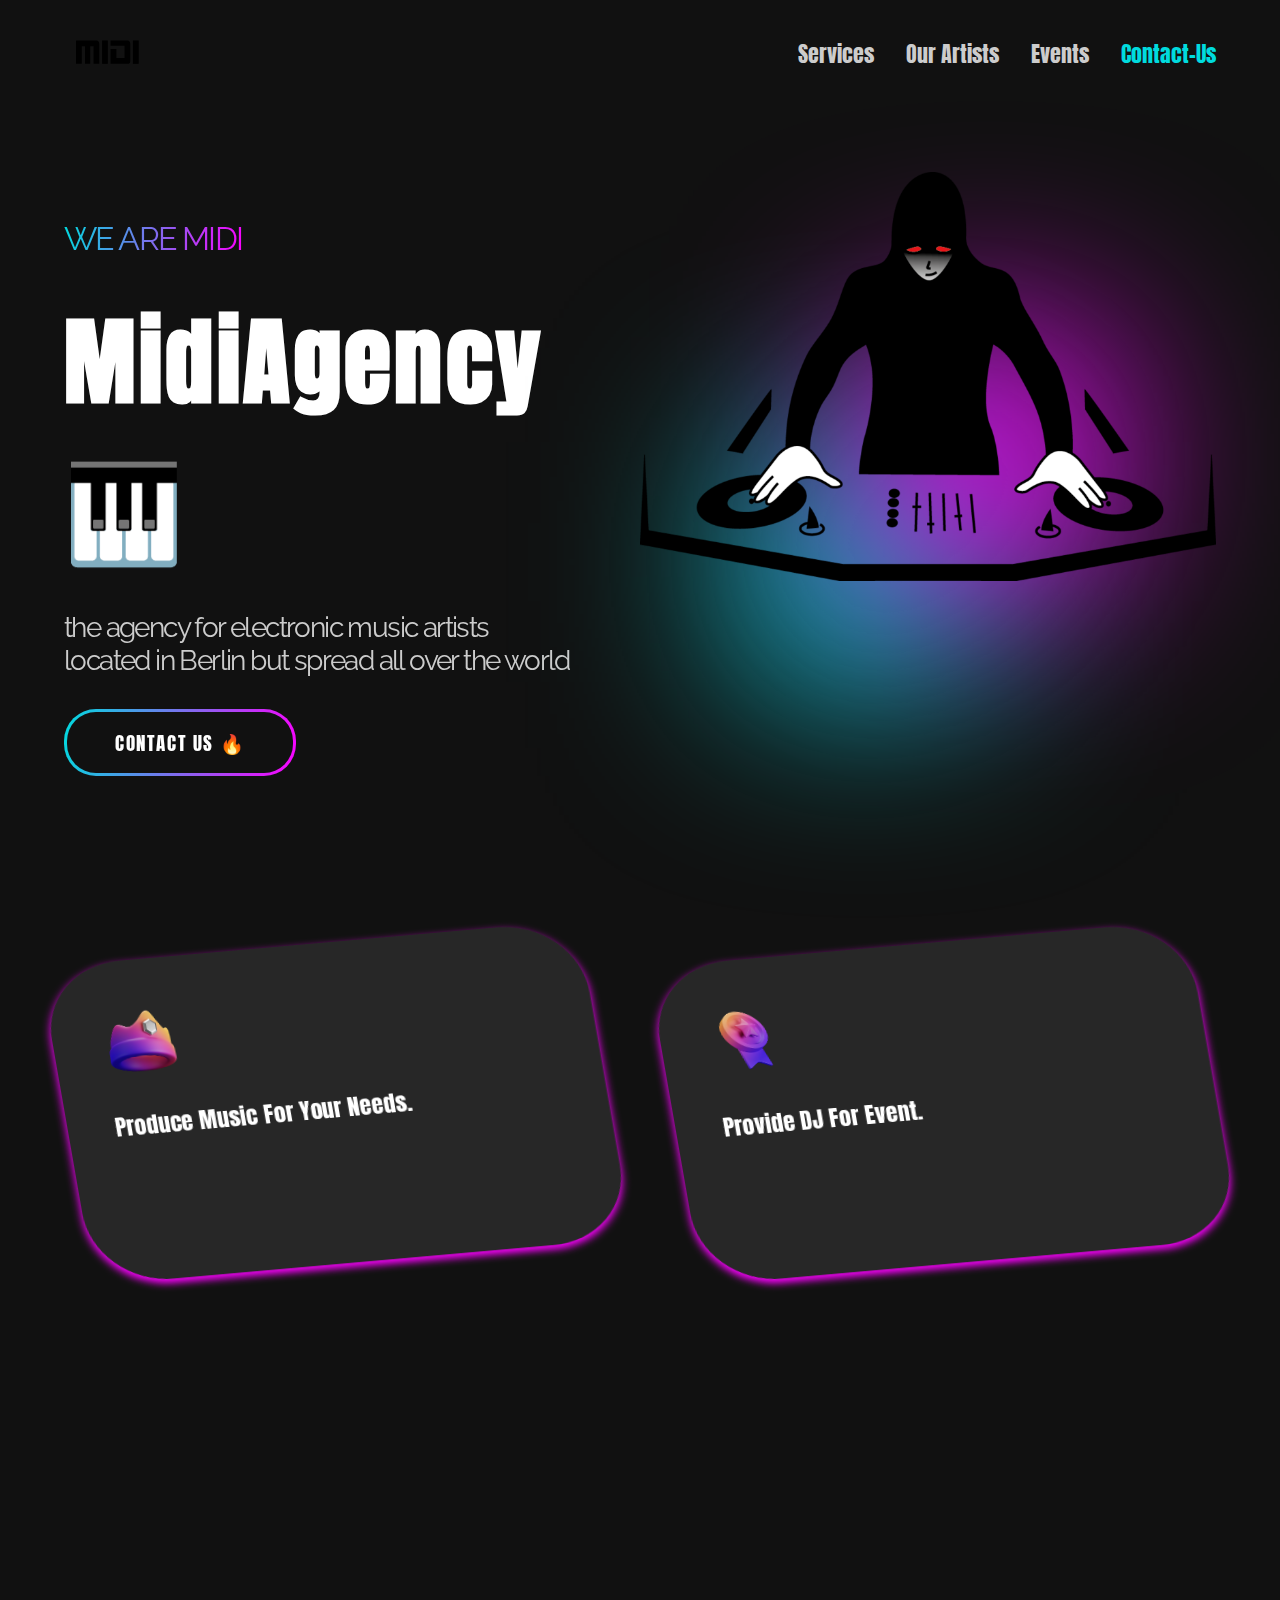
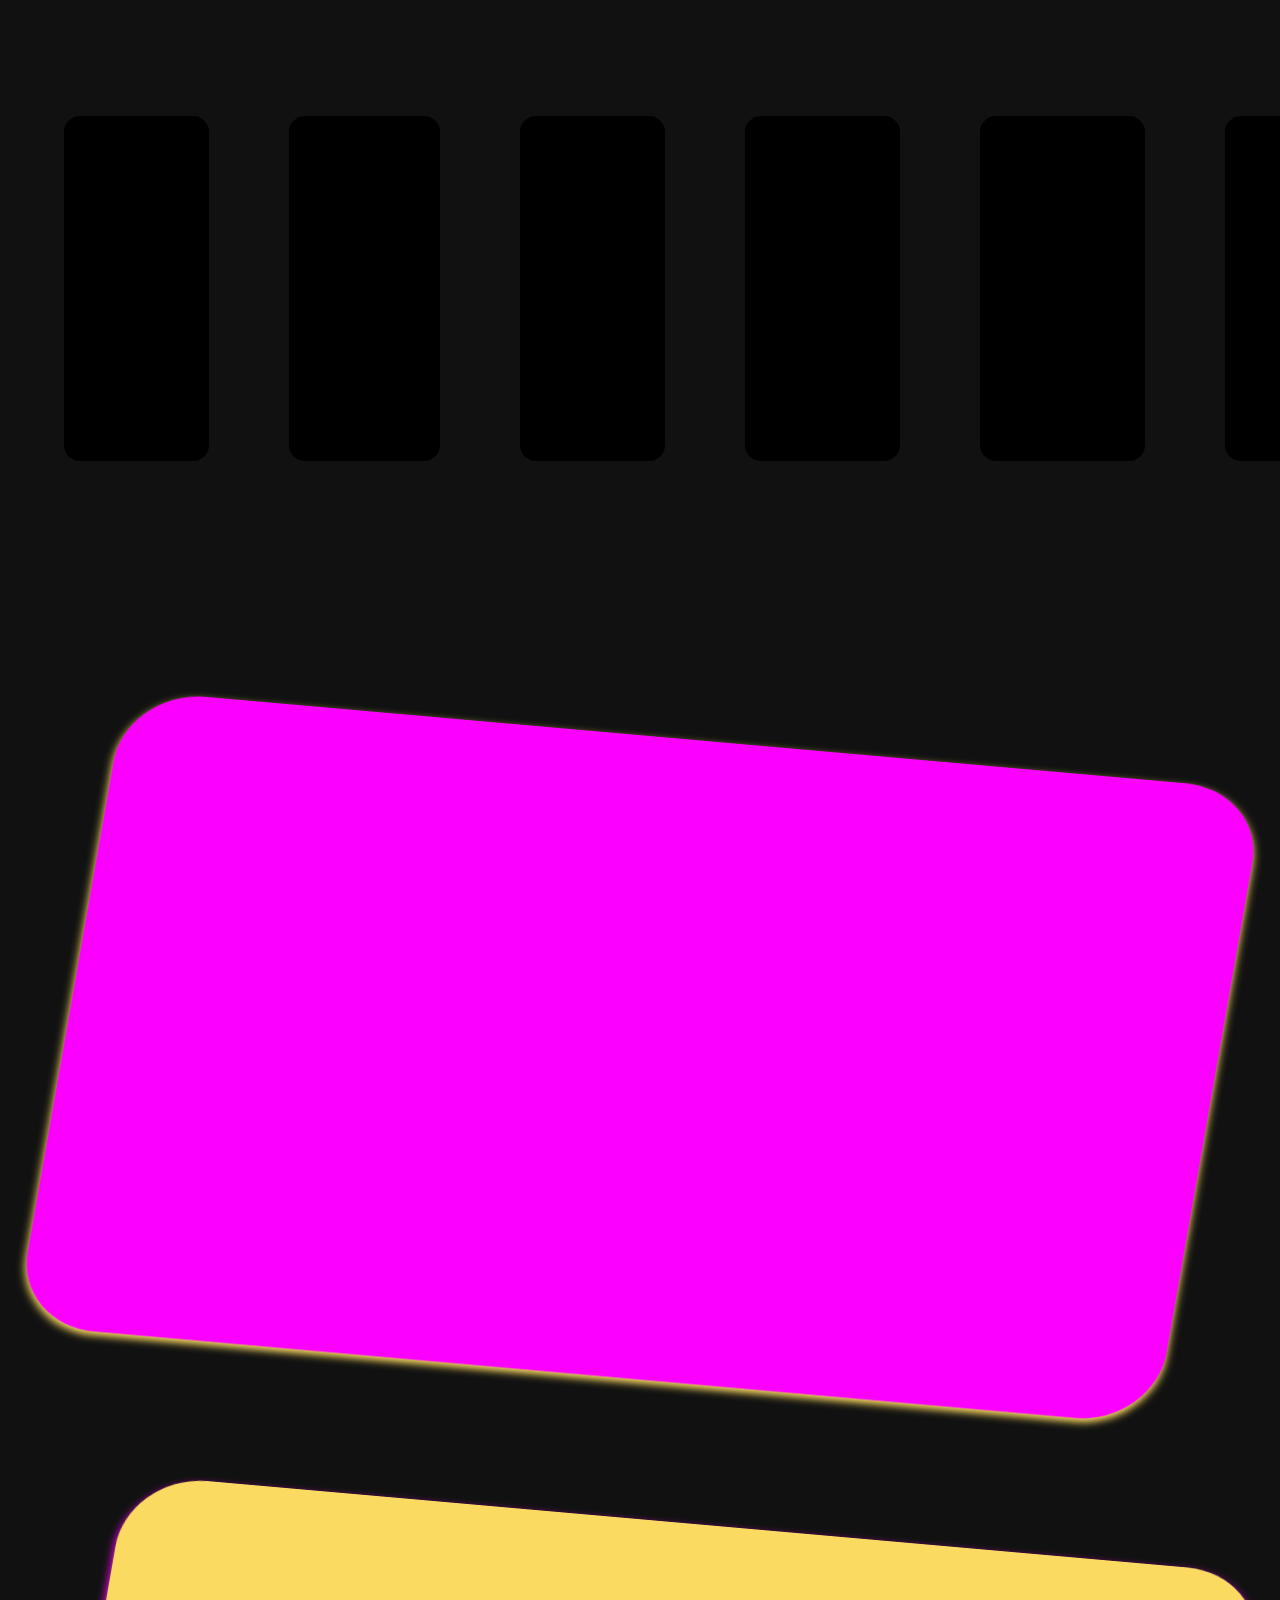
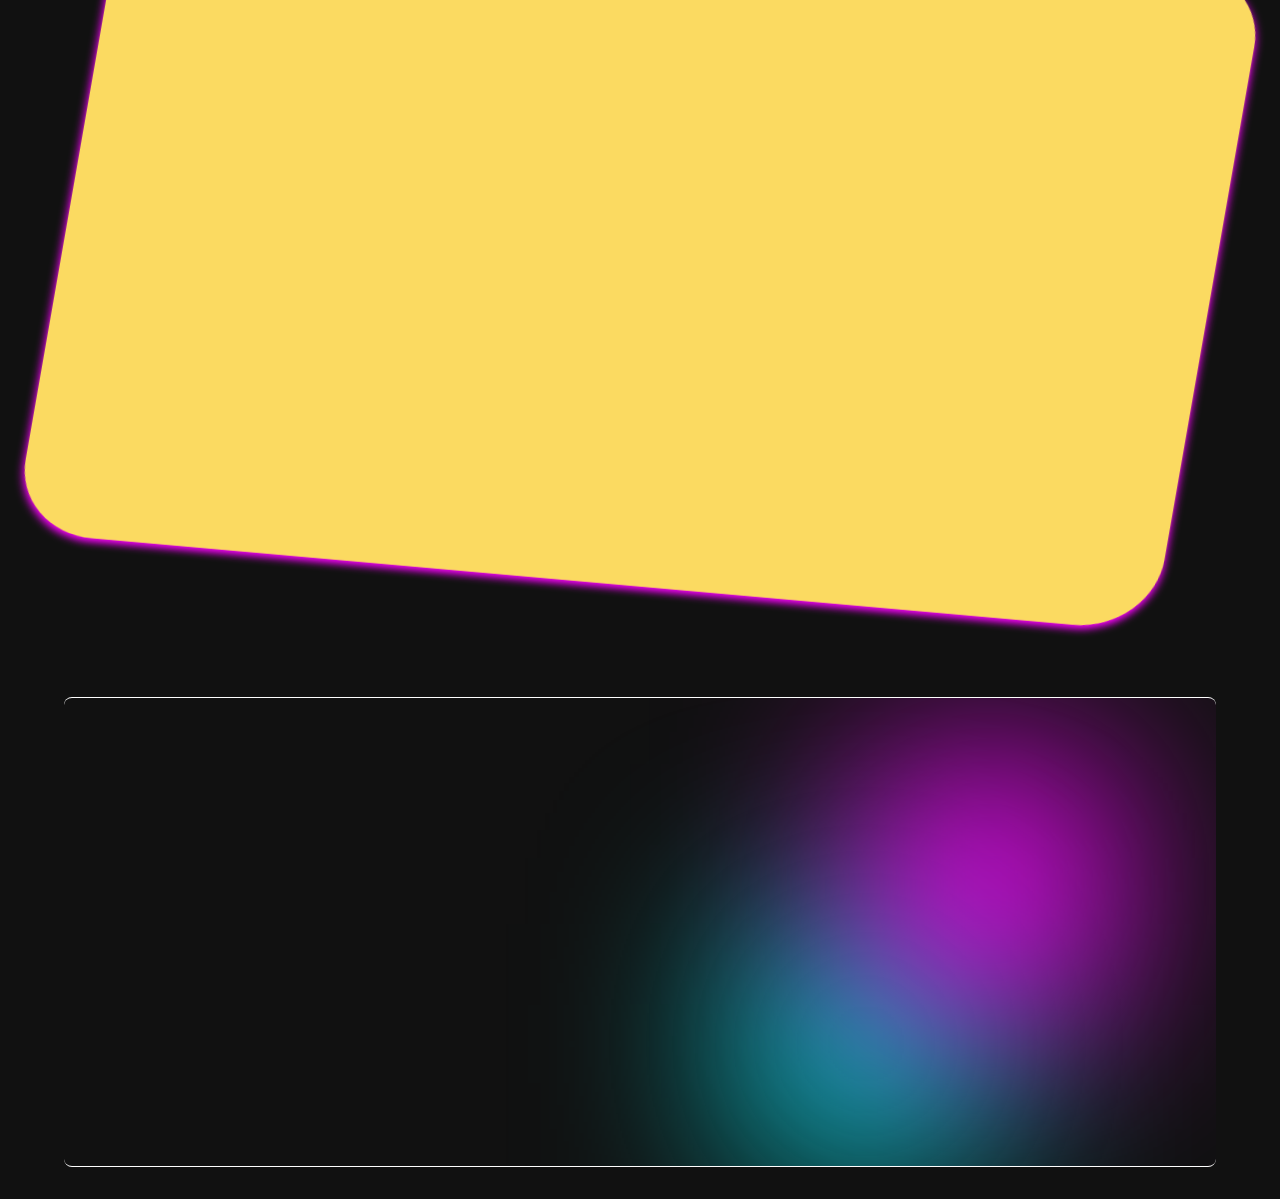
==== commit 3591a9cf: "Add files via upload" ====
--- a/index.html
+++ b/index.html
@@ -1,24 +1 @@
-<!DOCTYPE html><html lang="en"><head><meta charset="utf-8"><meta name="viewport" content="width=device-width, initial-scale=1.0, shrink-to-fit=no"><title>Home - MidiAgency</title><meta name="description" content="MIDI is the world of electronic music artists' agency located in Berlin but is spread all over the world
-
-Our agency is home to a broad staff of talented artists who specialize in all the sounds that move across the entire dance and energy spectrum. With our large selection of artists with unique music, a dedicated team of agents, we are focused on fulfilling the vocal wishes of our clients.
-Quality, diligence and commitment are the driving forces behind our agency and dedicated staff.
-
-In addition to booking services, Midi DJ also specializes in managing artists,
-Concepts for productions, event support, music, marketing, creative services and production of goods."><link rel="stylesheet" href="/assets/bootstrap/css/bootstrap.min.css?h=410680ff209e7062244764982566d50f"><link rel="stylesheet" href="https://use.fontawesome.com/releases/v5.12.0/css/all.css"><link rel="stylesheet" href="/assets/css/styles.min.css?h=16138c162886e720baf637e8d35805d2"></head><body style="/*background: url(&quot;design.jpg&quot;);*/background-position: 0 -60px;"><!-- Start: Navbar Centered Links --><nav class="navbar navbar-light navbar-expand-md fixed-top navbar-shrink py-3" id="mainNav"><div class="container"><a class="navbar-brand d-flex align-items-center" href="/"><span class="bs-icon-sm bs-icon-circle bs-icon-primary shadow d-flex justify-content-center align-items-center me-2 bs-icon"><svg xmlns="http://www.w3.org/2000/svg" width="1em" height="1em" viewBox="0 0 24 24" stroke-width="2" stroke="currentColor" fill="none" stroke-linecap="round" stroke-linejoin="round" class="icon icon-tabler icon-tabler-adjustments">
-  <path stroke="none" d="M0 0h24v24H0z" fill="none"></path>
-  <circle cx="6" cy="10" r="2"></circle>
-  <line x1="6" y1="4" x2="6" y2="8"></line>
-  <line x1="6" y1="12" x2="6" y2="20"></line>
-  <circle cx="12" cy="16" r="2"></circle>
-  <line x1="12" y1="4" x2="12" y2="14"></line>
-  <line x1="12" y1="18" x2="12" y2="20"></line>
-  <circle cx="18" cy="7" r="2"></circle>
-  <line x1="18" y1="4" x2="18" y2="5"></line>
-  <line x1="18" y1="9" x2="18" y2="20"></line>
-</svg></span><span>MidiAgency</span></a><button data-bs-toggle="collapse" class="navbar-toggler" data-bs-target="#navcol-1"><span class="visually-hidden">Toggle navigation</span><span class="navbar-toggler-icon"></span></button><div class="collapse navbar-collapse" id="navcol-1"><ul class="navbar-nav mx-auto"><li class="nav-item"><a class="nav-link active" href="/index.html">Home</a></li><li class="nav-item"><a class="nav-link" href="/services.html">Services</a></li><li class="nav-item"><a class="nav-link" href="/projects.html">Projects</a></li><li class="nav-item"><a class="nav-link" href="/contacts.html">Contacts</a></li></ul></div></div></nav><!-- End: Navbar Centered Links --><header class="bg-primary-gradient pt-5"><!-- Start: Hero Clean Reverse --><div class="container pt-4 pt-xl-5"><div class="row pt-5"><div class="col-md-8 col-xl-6 text-center text-md-start mx-auto" style="width: 735px;"><div class="text-center"><p class="fw-bold text-success mb-2">&nbsp;MidiAgency</p><h1 class="fw-bold">the agency for electronic music artists located in Berlin but<br>&nbsp;spread all over the world<br></h1></div></div><div class="col-12 col-lg-10 mx-auto"><div class="position-relative" style="display: flex;flex-wrap: wrap;justify-content: flex-end;"><div style="position: relative;flex: 0 0 45%;transform: translate3d(-15%, 35%, 0);"><img src="/assets/img/music/ervi-1763067.jpg?h=a621ee4c8bfb3043bb983692e0581d65" style="width: 862px;height: 483.672px;"></div><div style="position: relative;flex: 0 0 45%;transform: translate3d(-5%, 20%, 0);"><img src="/assets/img/music/pexels-wendy-wei-1540406.jpg?h=c3c0695bf8558762a84fb2d563241e63" style="width: 862px;height: 483.672px;"></div><div style="position: relative;flex: 0 0 60%;transform: translate3d(0, 0%, 0);"><img src="/assets/img/music/wei-1190299.jpg?h=f27ab34ac70de16c3c7611f570ca1722" style="height: 483.672px;width: 862px;"></div></div></div></div></div><!-- End: Hero Clean Reverse --></header><section class="py-5"><div class="container text-center py-5"><p class="mb-4" style="font-size: 1.6rem;">Used by <span class="bg-success-light p-1"><strong>2400+</strong></span>&nbsp;event planners in the world.</p></div></section><section><!-- Start: Features Cards --><div class="container bg-primary-gradient py-5"><div class="row"><div class="col-md-8 col-xl-6 text-center mx-auto"><p class="fw-bold text-success mb-2">Our Services</p><h3 class="fw-bold">What we can do for you</h3></div></div><div class="py-5 p-lg-5"><div class="row row-cols-1 row-cols-md-2 mx-auto" style="max-width: 900px;"><div class="col mb-5"><div class="card shadow-sm"><div class="card-body px-4 py-5 px-md-5"><div class="bs-icon-lg d-flex justify-content-center align-items-center mb-3 bs-icon" style="top: 1rem;right: 1rem;position: absolute;"><i class="fas fa-satellite-dish"></i></div><h5 class="fw-bold card-title">Produce Music For Your Needs</h5><p class="text-muted card-text mb-4">MidiAgency works with the best music producers around the world and we can assist you with anything related to creating music</p><button class="btn btn-primary shadow" type="button" data-bs-target="/services.html">Learn more</button></div></div></div><div class="col mb-5"><div class="card shadow-sm"><div class="card-body px-4 py-5 px-md-5"><div class="bs-icon-lg d-flex justify-content-center align-items-center mb-3 bs-icon" style="top: 1rem;right: 1rem;position: absolute;"><i class="fas fa-glass-martini"></i></div><h5 class="fw-bold card-title">Provide DJ For Event</h5><p class="text-muted card-text mb-4">As a worldwide agency for the best talents out there in the music scene we can provide you with the perfect dj for your needs</p><button class="btn btn-primary shadow" type="button" data-bs-target="/services.html">Learn more</button></div></div></div><div class="col mb-4"><div class="card shadow-sm"></div></div><div class="col mb-4"><div class="card shadow-sm"></div></div></div></div></div><!-- End: Features Cards --></section><section></section><section class="py-5 mt-5"><!-- Start: Testimonials --><div class="container py-5"><div class="row mb-5"><div class="col-md-8 col-xl-6 text-center mx-auto"><p class="fw-bold text-success mb-2">Testimonials</p><h2 class="fw-bold"><strong>What People Say About us</strong></h2><p class="text-muted w-lg-50">No matter the event or project, our team can handle it.&nbsp;</p></div></div><div class="row row-cols-1 row-cols-sm-2 row-cols-lg-3 d-sm-flex justify-content-sm-center"><div class="col mb-4"><div class="d-flex flex-column align-items-center align-items-sm-start"><p class="bg-light border rounded border-light p-4">Pashut Hevra Meula</p><div class="d-flex"><img class="rounded-circle flex-shrink-0 me-3 fit-cover" width="50" height="50" src="/assets/img/team/avatar2.jpg?h=7086b181e9fb853914a2cca97301c640"><div><p class="fw-bold text-primary mb-0">Nadin Zangy</p><p class="text-muted mb-0">Motzez bulbulim</p></div></div></div></div><div class="col mb-4"><div class="d-flex flex-column align-items-center align-items-sm-start"><p class="bg-light border rounded border-light p-4">I got solomun booked to my event so I can eat this fish thanks Midi!</p><div class="d-flex"><img class="rounded-circle flex-shrink-0 me-3 fit-cover" width="50" height="50" src="/assets/img/team/avatar4.jpg?h=13fcb1a3bcb58463519bc5974513259b"><div><p class="fw-bold text-primary mb-0">John Smith</p><p class="text-muted mb-0">Event Planner</p></div></div></div></div><div class="col mb-4"><div class="d-flex flex-column align-items-center align-items-sm-start"><p class="bg-light border rounded border-light p-4">I love stripping to the sound of those djs</p><div class="d-flex"><img class="rounded-circle flex-shrink-0 me-3 fit-cover" width="50" height="50" src="/assets/img/team/avatar5.jpg?h=3c112678b7e2b1881f0b09da11f0e1e7"><div><p class="fw-bold text-primary mb-0">Carla Batosik</p><p class="text-muted mb-0">Stripper</p></div></div></div></div></div></div><!-- End: Testimonials --></section><!-- Start: Contact Details --><section class="py-5"><div class="container"><div class="row mb-5"><div class="col-md-8 col-xl-6 text-center mx-auto"><p class="fw-bold text-success mb-2">Contacts</p><h2 class="fw-bold">How you can reach us</h2></div></div><div class="row d-flex justify-content-center"><div class="col-md-6 col-xl-4"><div><form class="p-3 p-xl-4" method="post"><!-- Start: Success Example --><div class="mb-3"><input class="form-control" type="text" id="name-1" name="name" placeholder="Name"></div><!-- End: Success Example --><!-- Start: Error Example --><div class="mb-3"><input class="form-control" type="email" id="email-1" name="email" placeholder="Email"></div><!-- End: Error Example --><div class="mb-3"><textarea class="form-control" id="message-1" name="message" rows="6" placeholder="Message"></textarea></div><div><button class="btn btn-primary shadow d-block w-100" type="submit">Send </button></div></form></div></div><div class="col-md-4 col-xl-4 d-flex justify-content-center justify-content-xl-start"><div class="d-flex flex-wrap flex-md-column justify-content-md-start align-items-md-start h-100"><div class="d-flex align-items-center p-3"><div class="bs-icon-md bs-icon-circle bs-icon-primary shadow d-flex flex-shrink-0 justify-content-center align-items-center d-inline-block bs-icon bs-icon-md"><svg xmlns="http://www.w3.org/2000/svg" width="1em" height="1em" fill="currentColor" viewBox="0 0 16 16" class="bi bi-telephone">
-  <path d="M3.654 1.328a.678.678 0 0 0-1.015-.063L1.605 2.3c-.483.484-.661 1.169-.45 1.77a17.568 17.568 0 0 0 4.168 6.608 17.569 17.569 0 0 0 6.608 4.168c.601.211 1.286.033 1.77-.45l1.034-1.034a.678.678 0 0 0-.063-1.015l-2.307-1.794a.678.678 0 0 0-.58-.122l-2.19.547a1.745 1.745 0 0 1-1.657-.459L5.482 8.062a1.745 1.745 0 0 1-.46-1.657l.548-2.19a.678.678 0 0 0-.122-.58L3.654 1.328zM1.884.511a1.745 1.745 0 0 1 2.612.163L6.29 2.98c.329.423.445.974.315 1.494l-.547 2.19a.678.678 0 0 0 .178.643l2.457 2.457a.678.678 0 0 0 .644.178l2.189-.547a1.745 1.745 0 0 1 1.494.315l2.306 1.794c.829.645.905 1.87.163 2.611l-1.034 1.034c-.74.74-1.846 1.065-2.877.702a18.634 18.634 0 0 1-7.01-4.42 18.634 18.634 0 0 1-4.42-7.009c-.362-1.03-.037-2.137.703-2.877L1.885.511z"></path>
-</svg></div><div class="px-2"><h6 class="fw-bold mb-0">Phone</h6><p class="text-muted mb-0">+972 54-941-1356</p></div></div><div class="d-flex align-items-center p-3"><div class="bs-icon-md bs-icon-circle bs-icon-primary shadow d-flex flex-shrink-0 justify-content-center align-items-center d-inline-block bs-icon bs-icon-md"><svg xmlns="http://www.w3.org/2000/svg" width="1em" height="1em" fill="currentColor" viewBox="0 0 16 16" class="bi bi-envelope">
-  <path fill-rule="evenodd" d="M0 4a2 2 0 0 1 2-2h12a2 2 0 0 1 2 2v8a2 2 0 0 1-2 2H2a2 2 0 0 1-2-2V4Zm2-1a1 1 0 0 0-1 1v.217l7 4.2 7-4.2V4a1 1 0 0 0-1-1H2Zm13 2.383-4.708 2.825L15 11.105V5.383Zm-.034 6.876-5.64-3.471L8 9.583l-1.326-.795-5.64 3.47A1 1 0 0 0 2 13h12a1 1 0 0 0 .966-.741ZM1 11.105l4.708-2.897L1 5.383v5.722Z"></path>
-</svg></div><div class="px-2"><h6 class="fw-bold mb-0">Email</h6><p class="text-muted mb-0">info@midiagency.com</p></div></div><div class="d-flex align-items-center p-3"><div class="bs-icon-md bs-icon-circle bs-icon-primary shadow d-flex flex-shrink-0 justify-content-center align-items-center d-inline-block bs-icon bs-icon-md"><svg xmlns="http://www.w3.org/2000/svg" width="1em" height="1em" fill="currentColor" viewBox="0 0 16 16" class="bi bi-pin">
-  <path d="M4.146.146A.5.5 0 0 1 4.5 0h7a.5.5 0 0 1 .5.5c0 .68-.342 1.174-.646 1.479-.126.125-.25.224-.354.298v4.431l.078.048c.203.127.476.314.751.555C12.36 7.775 13 8.527 13 9.5a.5.5 0 0 1-.5.5h-4v4.5c0 .276-.224 1.5-.5 1.5s-.5-1.224-.5-1.5V10h-4a.5.5 0 0 1-.5-.5c0-.973.64-1.725 1.17-2.189A5.921 5.921 0 0 1 5 6.708V2.277a2.77 2.77 0 0 1-.354-.298C4.342 1.674 4 1.179 4 .5a.5.5 0 0 1 .146-.354zm1.58 1.408-.002-.001.002.001zm-.002-.001.002.001A.5.5 0 0 1 6 2v5a.5.5 0 0 1-.276.447h-.002l-.012.007-.054.03a4.922 4.922 0 0 0-.827.58c-.318.278-.585.596-.725.936h7.792c-.14-.34-.407-.658-.725-.936a4.915 4.915 0 0 0-.881-.61l-.012-.006h-.002A.5.5 0 0 1 10 7V2a.5.5 0 0 1 .295-.458 1.775 1.775 0 0 0 .351-.271c.08-.08.155-.17.214-.271H5.14c.06.1.133.191.214.271a1.78 1.78 0 0 0 .37.282z"></path>
-</svg></div><div class="px-2"><h6 class="fw-bold mb-0">Location</h6><p class="text-muted mb-0">12 Example Street</p></div></div></div></div></div></div></section><!-- End: Contact Details --><!-- Start: Footer Multi Column --><footer class="bg-primary-gradient"></footer><!-- End: Footer Multi Column --><script src="https://cdnjs.cloudflare.com/ajax/libs/jquery/3.6.0/jquery.min.js"></script><script src="https://cdn.jsdelivr.net/npm/bootstrap@5.1.3/dist/js/bootstrap.bundle.min.js"></script><script src="/assets/js/script.min.js?h=2d5c83a0b230af4e0f7b277aff5d5fd7"></script></body></html>+<!doctype html><html lang="en"><head><meta charset="utf-8"/><link rel="icon" href="./favicon.ico"/><meta name="viewport" content="width=device-width,initial-scale=1"/><meta name="theme-color" content="#000000"/><meta name="MidiAgency The House For Your Next Artists Book, DJ and Producers." content="Web site created using create-react-app"/><link rel="apple-touch-icon" href="./logo192.png"/><link rel="manifest" href="./manifest.json"/><title>MidiAgency</title><script defer="defer" src="./static/js/main.3f342439.js"></script><link href="./static/css/main.50533359.css" rel="stylesheet"></head><body><noscript>You need to enable JavaScript to run this app.</noscript><div id="root"></div></body></html>--- a/static/css/main.50533359.css
+++ b/static/css/main.50533359.css
@@ -0,0 +1,2 @@
+@import url(https://fonts.googleapis.com/css2?family=Raleway:wght@100;200;300;400;500;600;700;800;900&display=swap&family=Anton:wght@100;200;300;400;500;600;700;800;900);.lazy-load-image-background.blur{-webkit-filter:blur(15px);filter:blur(15px)}.lazy-load-image-background.blur.lazy-load-image-loaded{-webkit-filter:blur(0);filter:blur(0);transition:-webkit-filter .3s;transition:filter .3s;transition:filter .3s,-webkit-filter .3s}.lazy-load-image-background.blur>img{opacity:0}.lazy-load-image-background.blur.lazy-load-image-loaded>img{opacity:1;transition:opacity .3s}:root{--pink:#fc00ff;--turquoise:#00dbde;--yellow:#fbda61;--purple:#c471ed;--light-green:#edfff6;--light-orange:#fff0e8;--accent-color1:#fff;--accent-color2:#272727;--accent-color3:#ccc;--card-color:#000;--background:#111;--font-family:"Raleway",sans-serif;--main-font:"Anton",sans-serif}*{box-sizing:border-box;cursor:default;margin:0;padding:0}html{scroll-behavior:smooth}.app-container{background-color:#111;background-color:var(--background);font-family:Raleway,sans-serif;font-family:var(--font-family);overflow-x:hidden;padding:2rem 4rem;transition:.5s ease-in-out}@media screen and (min-width:280px)and (max-width:1080px){.app-container{padding:0}}@media only screen and (min-device-width:280px)and (max-device-width:1080px){.app-container::-webkit-scrollbar{display:none}}::-webkit-scrollbar{background-color:#111;width:.2rem}::-webkit-scrollbar-thumb{background-color:#fc00ff;background-color:var(--pink)}.scrollToTop{align-items:center;background-clip:content-box,border-box;background-image:linear-gradient(hsla(0,0%,100%,0),hsla(0,0%,100%,0)),linear-gradient(101deg,#00dbde,#fc00ff);background-image:linear-gradient(hsla(0,0%,100%,0),hsla(0,0%,100%,0)),linear-gradient(101deg,var(--turquoise),var(--pink));background-origin:border-box;border:3px solid transparent;border-radius:5rem;bottom:5%;box-shadow:inset 2px 1000px 1px #111;box-shadow:2px 1000px 1px var(--background) inset;cursor:pointer;display:flex;height:2rem;justify-content:center;opacity:0;position:fixed;right:5%;transition:.5s ease-in-out;visibility:hidden;width:2rem;z-index:100}.scrollToTop:hover{box-shadow:none}.scrollToTop a svg{color:#fff;color:var(--accent-color1);font-size:1rem}.visible{opacity:1;visibility:visible}@media screen and (min-width:280px)and (max-width:1080px){.scrollToTop{border:1.5px solid transparent;height:2rem;width:2rem}.scrollToTop a svg{font-size:1rem}}nav{align-items:center;display:flex;justify-content:space-between}nav .brand-container .brand img{height:2.5rem}nav .brand-container .toggle-container{display:none}nav .links-container .links{display:flex;font-family:Anton,sans-serif;font-family:var(--main-font);font-size:1.35rem;gap:2rem;list-style-type:none}nav .links-container .links li .dark{color:#000}nav .links-container .links li a{color:#ccc;color:var(--accent-color3);cursor:pointer;display:inline-block;position:relative;text-decoration:none;transition:.5s ease-in-out}nav .links-container .links li a:after{border-bottom:1px solid;content:"";display:inline-block;height:1em;left:0;margin-top:10px;opacity:0;position:absolute;-webkit-transform:scaleX(0);transform:scaleX(0);transition:opacity .35s,-webkit-transform .35s;transition:opacity .35s,transform .35s;transition:opacity .35s,transform .35s,-webkit-transform .35s;width:100%}nav .links-container .links li a:hover{color:#fff;color:var(--accent-color1)}nav .links-container .links li a:hover:after{opacity:1;-webkit-transform:scale(1);transform:scale(1)}nav .links-container .links li:last-of-type a{color:#00dbde;color:var(--turquoise)}@media screen and (min-width:280px)and (max-width:1080px){nav{padding:1rem 2rem;position:relative}nav .brand-container{align-items:center;display:flex;justify-content:space-between;width:100%}nav .brand-container .brand{margin-top:1.25rem}nav .brand-container .brand img{height:1.5rem}nav .brand-container .toggle-container{color:#fff;color:var(--accent-color1);display:block;display:flex;flex-direction:row-reverse;gap:1rem;z-index:400}nav .brand-container .toggle-container .mode{font-size:1.25rem;margin-right:1.75rem}nav .brand-container .toggle-container .toggle{display:block;font-size:1.25rem;position:absolute;z-index:40}nav .links-container{align-items:center;-webkit-backdrop-filter:blur(20px);backdrop-filter:blur(20px);background-color:hsla(0,0%,7%,.81);display:flex;height:100vh;justify-content:center;opacity:0;position:absolute;right:0;top:0;transition:.5s ease-in-out;visibility:hidden;width:100%;z-index:300}nav .links-container .links{flex-direction:column;font-size:2.5rem}nav .links-container .links li a{-webkit-text-fill-color:transparent;background:-webkit-linear-gradient(hsla(0,0%,100%,0),hsla(0,0%,100%,0)),linear-gradient(101deg,var(--turquoise),var(--pink));-webkit-background-clip:text;background-clip:text}nav .links-container .links li a:after{border-bottom:3px solid;margin-top:1rem}nav .links-container .links li:last-of-type{display:none}nav .nav-visible{opacity:1;visibility:visible}}footer{display:flex;flex-direction:column;gap:5rem;margin:6rem 1.5rem}footer .upper{color:#ccc;color:var(--accent-color3);display:flex;justify-content:space-between}footer .upper .brand-container{display:flex;flex-direction:column;gap:1.5rem}footer .upper .brand-container .brand img{height:100%;width:15rem}footer .upper .brand-container ul{display:flex;gap:1rem;list-style-type:none}footer .upper .links{display:flex;gap:8rem}footer .upper .links .link{display:flex;flex-direction:column;gap:2rem}footer .upper .links .link h4{color:#fff;color:var(--accent-color1);font-family:Anton,sans-serif;font-family:var(--main-font);letter-spacing:1px;text-transform:uppercase}footer .upper .links .link ul{display:flex;flex-direction:column;gap:1rem;list-style-type:none}footer .upper .links .link ul li{cursor:pointer;display:inline-block;letter-spacing:-1px;position:relative}footer .upper .links .link ul li:after{border-bottom:1px solid;content:"";display:inline-block;height:1em;left:0;margin-top:10px;opacity:0;position:absolute;-webkit-transform:scaleX(0);transform:scaleX(0);transition:opacity .35s,-webkit-transform .35s;transition:opacity .35s,transform .35s;transition:opacity .35s,transform .35s,-webkit-transform .35s;width:100%}footer .upper .links .link ul li:hover:after{opacity:1;-webkit-transform:scale(1);transform:scale(1)}footer .lower{display:flex;justify-content:space-between}footer .lower .launch{background-color:#272727;background-color:var(--accent-color2);border-radius:25px;padding:.2rem 1.5rem;transition:.5s ease-in-out}footer .lower .launch:hover{background-clip:content-box,border-box;background-image:linear-gradient(hsla(0,0%,100%,0),hsla(0,0%,100%,0)),linear-gradient(101deg,#00dbde,#fc00ff);background-image:linear-gradient(hsla(0,0%,100%,0),hsla(0,0%,100%,0)),linear-gradient(101deg,var(--turquoise),var(--pink));background-origin:border-box;color:#272727;color:var(--accent-color2)}footer .lower a,footer .lower span{color:#ccc;color:var(--accent-color3)}footer .lower a{text-decoration:none}@media screen and (min-width:280px)and (max-width:1080px){footer{gap:2rem;margin:0;padding:2rem}footer .upper{flex-direction:column;gap:2rem}footer .upper .brand-container{margin-bottom:1rem}footer .upper .brand-container ul{margin:1rem 0}footer .upper .brand-container ul li{margin:0 .25rem}footer .upper .links{grid-gap:2rem;display:grid;gap:2rem;grid-template-columns:1fr 1fr}footer .upper .links .link{gap:1rem}footer .upper .links .link h4{margin-bottom:.25rem;text-decoration:underline}footer .lower{flex-direction:column;gap:1rem;margin-top:2.5rem}footer .lower .launch{margin-top:.5rem;padding:.2rem 1rem;text-align:center;width:13.5rem}}.card{background-color:#000;background-color:var(--card-color);border-radius:1rem;transition:.5s ease-in-out;width:-webkit-max-content;width:max-content}.card:hover{box-shadow:0 4px 8px 0 #00dbde;box-shadow:0 4px 8px 0 var(--turquoise)}.card-image img{border-radius:15px;height:100%;width:100%}.card-content{display:flex;flex-direction:column;gap:.5rem;padding:1rem}.card-content .card-heading{display:flex;justify-content:space-between}.card-content .card-heading .card-series{color:#00dbde;color:var(--turquoise);font-size:.7rem;text-transform:uppercase}.card-content .card-heading .card-top{color:#ccc;color:var(--accent-color3);font-size:.7rem;text-transform:uppercase}.card-content .card-details{color:#fff;color:var(--accent-color1);display:flex;justify-content:space-between}.card-content .card-details .card-title{font-family:Anton,sans-serif;font-family:var(--main-font)}.card-content .card-details .card-price{display:flex;gap:.5rem}.card-content .card-details .card-price img{height:100%}.card-content .card-details .card-price h4{letter-spacing:-1px;width:3.75rem}.card-content .card-sub-details{display:flex;justify-content:space-between}.card-content .card-sub-details span{color:#ccc;color:var(--accent-color3);font-size:.9rem}@media screen and (min-width:280px)and (max-width:1080px){.card .card-price img{margin-right:.5rem}.card-image img{height:100%;width:auto}}.home{margin-top:6rem}.home .container{display:grid;font-size:32px;grid-template-columns:1fr 1fr}.home .container .content{align-items:flex-start;display:flex;flex-direction:column;gap:2rem;margin-top:3rem}.home .container .content .sub-title{-webkit-text-fill-color:transparent;background:-webkit-linear-gradient(hsla(0,0%,100%,0),hsla(0,0%,100%,0)),linear-gradient(101deg,var(--turquoise),var(--pink));-webkit-background-clip:text;background-clip:text;letter-spacing:-.1rem;text-transform:uppercase}.home .container .content .title{color:#fff;color:var(--accent-color1);font-family:Anton,sans-serif;font-family:var(--main-font);font-size:6rem;letter-spacing:.2rem}.home .container .content .description{color:#ccc;color:var(--accent-color3);font-size:1.75rem;letter-spacing:-.1rem}.home .container .content button{background-clip:content-box,border-box;background-color:#111;background-color:var(--background);background-image:linear-gradient(hsla(0,0%,100%,0),hsla(0,0%,100%,0)),linear-gradient(101deg,#00dbde,#fc00ff);background-image:linear-gradient(hsla(0,0%,100%,0),hsla(0,0%,100%,0)),linear-gradient(101deg,var(--turquoise),var(--pink));background-origin:border-box;border:3px solid transparent;border-radius:2rem;box-shadow:0 0 6px 0 rgba(157,96,212,.5);box-shadow:inset 2px 1000px 1px #111;box-shadow:2px 1000px 1px var(--background) inset;color:#fff;color:var(--accent-color1);cursor:pointer;font-family:Anton,sans-serif;font-family:var(--main-font);font-size:1.2rem;letter-spacing:.1rem;padding:1rem 3rem;transition:.5s ease-in-out}.home .container .content button:hover{box-shadow:none;color:#272727;color:var(--accent-color2)}.home .container .image-container{position:relative;text-align:center;z-index:10}.home .container .image-container .image img{-webkit-animation:hueMe 30s ease-in-out infinite;animation:hueMe 30s ease-in-out infinite;height:100%;width:100%}.home .container .image-container .ellipse-container .ellipse{-webkit-filter:blur(100px);filter:blur(100px);height:15rem;position:absolute;width:15rem;z-index:-1}.home .container .image-container .ellipse-container .turquoise{background-color:#00dbde;background-color:var(--turquoise);right:40%;top:40%}.home .container .image-container .ellipse-container .pink{background-color:#fc00ff;background-color:var(--pink);bottom:40%;left:40%}@media screen and (min-width:280px)and (max-width:1080px){.home{margin-bottom:4rem;margin-top:1rem;overflow-x:hidden;padding:1rem;position:relative}.home .container{font-size:16px;grid-template-columns:1fr}.home .container .content .title{font-size:3rem}.home .container .content .description{font-size:1.25rem}.home .container .content button{font-size:1rem;margin-top:1.25rem;padding:.5rem 1.5rem}.home .container .image-container{position:relative}.home .container .image-container .image img{width:100%}.home .container .image-container .ellipse-container .ellipse{-webkit-filter:blur(30px);filter:blur(30px);height:6rem;width:6rem;z-index:-2}.home .container .image-container .ellipse-container .turquoise{right:45%}.home .container .image-container .ellipse-container .pink{left:0}}@-webkit-keyframes hueMe{0%{-webkit-filter:hue-rotate(0deg);filter:hue-rotate(0deg)}25%{-webkit-filter:hue-rotate(-475deg);filter:hue-rotate(-475deg)}50%{-webkit-filter:hue-rotate(0deg);filter:hue-rotate(0deg)}75%{-webkit-filter:hue-rotate(-475deg);filter:hue-rotate(-475deg)}to{-webkit-filter:hue-rotate(0deg);filter:hue-rotate(0deg)}}@keyframes hueMe{0%{-webkit-filter:hue-rotate(0deg);filter:hue-rotate(0deg)}25%{-webkit-filter:hue-rotate(-475deg);filter:hue-rotate(-475deg)}50%{-webkit-filter:hue-rotate(0deg);filter:hue-rotate(0deg)}75%{-webkit-filter:hue-rotate(-475deg);filter:hue-rotate(-475deg)}to{-webkit-filter:hue-rotate(0deg);filter:hue-rotate(0deg)}}.gift{margin:7.5rem 0;position:relative}.gift .container{background-color:#fc00ff;background-color:var(--pink);border-radius:1rem;box-shadow:0 4px 8px 0 #c471ed;box-shadow:0 4px 8px 0 var(--purple);display:flex;height:30rem;overflow:hidden;position:relative;z-index:1}.gift .container .background{z-index:-1}.gift .container .background .ellipse{border-radius:100%;-webkit-filter:blur(100px);filter:blur(100px);height:100%;position:absolute;width:28rem}.gift .container .background .turquoise{background-color:#00dbde;background-color:var(--turquoise);left:-15%}.gift .container .background .yellow{background-color:#fbda61;background-color:var(--yellow);right:-15%}.gift .container .content{align-items:flex-start;display:flex;flex-direction:column;font-size:1.3rem;gap:2.5rem;padding-left:5rem;padding-top:3rem;z-index:1}.gift .container .content .image img{width:5rem}.gift .container .content .title{font-family:Anton,sans-serif;font-family:var(--main-font);font-size:2rem;font-weight:100}.gift .container .content .description{letter-spacing:-1px;padding-right:50%}.gift .container .content button{background-clip:content-box,border-box;background-color:#111;background-color:var(--background);background-image:linear-gradient(hsla(0,0%,100%,0),hsla(0,0%,100%,0)),linear-gradient(101deg,#00dbde,#fc00ff);background-image:linear-gradient(hsla(0,0%,100%,0),hsla(0,0%,100%,0)),linear-gradient(101deg,var(--turquoise),var(--pink));background-origin:border-box;border:1.5px solid #fff;border:1.5px solid var(--accent-color1);border-radius:2rem;box-shadow:0 0 6px 0 rgba(157,96,212,.5);box-shadow:inset 2px 1000px 1px #111;box-shadow:2px 1000px 1px var(--background) inset;color:#fff;color:var(--accent-color1);cursor:pointer;font-family:Anton,sans-serif;font-family:var(--main-font);font-weight:100;letter-spacing:.1rem;padding:1rem 1.5rem;transition:.5s ease-in-out}.gift .container .content button:hover{border:1.5px solid #272727;border:1.5px solid var(--accent-color2);box-shadow:none;color:#272727;color:var(--accent-color2)}.gift .cards{display:flex;position:absolute;right:47.5%;top:-2rem;z-index:1}.gift .cards .card1{font-size:.8rem;position:absolute;top:0;-webkit-transform:rotate(-10deg);transform:rotate(-10deg);z-index:3}.gift .cards .card1 .card-image img{border-radius:15px;height:27.5rem;width:27.5rem}.gift .cards .card2{font-size:.7rem;left:10rem;position:absolute;top:0;-webkit-transform:rotate(5deg);transform:rotate(5deg);z-index:2}.gift .cards .card2 .card-image img{border-radius:15px;height:27.5rem;width:27.5rem}@media screen and (min-width:280px)and (max-width:1080px){.gift{margin:0}.gift .container{height:100%;padding:1rem 2rem}.gift .container .background .turquoise{left:-70%}.gift .container .background .yellow{right:-100%}.gift .container .content{font-size:16px;gap:1rem;padding:2rem 0 0}.gift .container .content .title{font-size:22px;margin-bottom:1rem;padding-right:1rem}.gift .container .content .description{padding-right:10%}.gift .container .content button{margin-top:1rem}.gift .cards{display:none}}.activity{margin:5rem 0}.activity .container{grid-gap:4rem;display:grid;gap:4rem;grid-template-columns:1fr 1fr}.activity .container .content{background-color:#272727;background-color:var(--accent-color2);border-radius:5rem;box-shadow:0 4px 8px 0 #fc00ff;box-shadow:0 4px 8px 0 var(--pink);display:flex;flex-direction:column;gap:2rem;padding:3rem;-webkit-transform:skew(5deg) rotate(-5deg) rotateX(25deg) translateZ(0);transform:skew(5deg) rotate(-5deg) rotateX(25deg) translateZ(0);transition:.5s ease-in-out}.activity .container .content:hover,.activity .container .content:last-child{box-shadow:0 4px 8px 0 #fbda61;box-shadow:0 4px 8px 0 var(--yellow)}.activity .container .content:last-child:hover{box-shadow:0 4px 8px 0 #fc00ff;box-shadow:0 4px 8px 0 var(--pink)}.activity .container .content .image img{width:5rem}.activity .container .content .title{color:#fff;color:var(--accent-color1);font-family:Anton,sans-serif;font-family:var(--main-font);font-weight:100}.activity .container .content .description{color:#ccc;color:var(--accent-color3);line-height:1.5rem}@media screen and (min-width:280px)and (max-width:1080px){.activity{margin:3.5rem 1rem;padding:0 2rem}.activity .container{gap:0;grid-template-columns:1fr}.activity .container .content{border-radius:2.5rem;padding:1rem 2rem}.activity .container .content:nth-of-type(2){background-color:#111;background-color:var(--background)}}.clients{margin-bottom:2rem;padding:6rem 0}.clients .container .clients-container{display:grid;grid-template-columns:repeat(5,1fr);text-align:center}.clients .container .clients-container .client img{height:5rem;width:100%}.clients .container .clients-container .client:nth-child(2) img{-webkit-filter:brightness(.5);filter:brightness(.5)}@media screen and (min-width:280px)and (max-width:1080px){.clients{padding:1rem 2rem}.clients .container .clients-container{gap:1rem;grid-template-columns:repeat(2,1fr)}.clients .container .clients-container .client:nth-of-type(5){display:none}.clients .container .clients-container .client img{height:1.5rem}}.discover{display:flex;flex-direction:column;gap:2rem}.discover .title-container{display:flex;flex-direction:column;gap:1rem}.discover .title-container .title{color:#fff;color:var(--accent-color1);font-family:Anton,sans-serif;font-family:var(--main-font);font-size:2.4rem}.discover .title-container .description{color:#ccc;color:var(--accent-color3)}.discover .title-container .description a{color:#ccc;color:var(--accent-color3);font-weight:700}.discover .cards{display:flex;gap:5rem;justify-content:space-evenly}@media screen and (min-width:280px)and (max-width:1080px){.discover{margin-top:3.5rem;padding:1rem;width:100vw}.discover .title-container .title{font-size:2rem}.discover .cards{gap:2rem;justify-content:flex-start;overflow:auto;padding-bottom:.75rem;padding-left:1.5rem;padding-top:2rem}.discover .cards::-webkit-scrollbar{display:none}.discover .cards .card{zoom:.7;padding:0 .5rem}.discover .cards .card img:first-child{width:.75rem}.discover .cards .card img:last-child{width:20rem}}.releases{display:flex;flex-direction:column;gap:5rem;margin:5rem 0}.releases .launch{border-radius:5rem;box-shadow:0 4px 8px 0 #fbda61;box-shadow:0 4px 8px 0 var(--yellow);display:grid;grid-template-columns:1fr 1fr;-webkit-transform:skew(-5deg) rotate(5deg) rotateX(25deg) translateZ(0);transform:skew(-5deg) rotate(5deg) rotateX(25deg) translateZ(0)}.releases .launch:last-child{box-shadow:0 4px 8px 0 #fc00ff;box-shadow:0 4px 8px 0 var(--pink)}.releases .launch .content{display:flex;flex-direction:column;gap:2rem;padding:5rem 8rem}.releases .launch .content .title{font-family:Anton,sans-serif;font-family:var(--main-font);font-size:3rem;font-weight:100;text-align:center}.releases .launch .content .description{font-size:1.3rem;letter-spacing:-1px}.releases .launch .content .description a{color:#000;font-weight:700}.releases .launch .content .link{color:#000;cursor:pointer;display:flex;font-family:Anton,sans-serif;font-family:var(--main-font);font-weight:700;gap:1rem;letter-spacing:1px;text-decoration:none}.releases .launch .content .link svg{font-size:1.5rem}.releases .launch .image{align-items:flex-end;border-radius:5rem;display:flex;justify-content:center;overflow:hidden;position:relative;text-align:center;z-index:1}.releases .launch .image img{height:37rem}.releases .launch .image .ellipse{bottom:-40%;-webkit-filter:blur(100px);filter:blur(100px);height:20rem;position:absolute;right:25%;width:20rem;z-index:-1}.releases .launch .image .turquoise{background-color:#00dbde;background-color:var(--turquoise)}.releases .launch .card-container{align-items:center;border-radius:5rem;display:flex;justify-content:center;margin-top:2rem;overflow:hidden;position:relative;z-index:1}.releases .launch .card-container .card-image img{height:25rem;width:25rem}.releases .launch .card-container .ellipse{bottom:-55%;-webkit-filter:blur(100px);filter:blur(100px);height:20rem;left:25%;position:absolute;width:20rem;z-index:-1}.releases .launch .card-container .pink,.releases .pink{background-color:#fc00ff;background-color:var(--pink)}.releases .yellow{background-color:#fbda61;background-color:var(--yellow)}@media screen and (min-width:280px)and (max-width:1080px){.releases{gap:0;margin:3rem 0}.releases .launch{border-radius:2rem;gap:2rem;grid-template-columns:1fr}.releases .launch:first-of-type .image{grid-row:1}.releases .launch .content{padding:1rem 3.5rem}.releases .launch .content .title{text-align:left}.releases .launch .content .link{margin-top:1rem;padding-left:1rem}.releases .launch .image{zoom:.5}.releases .launch .image img{height:25rem}.releases .launch .card-container{zoom:.5}.releases .launch .card-container .card-image img{height:15rem;width:15rem}.releases .launch .ellipse{display:none!important}}.signup{border-bottom:1px solid #fefefe;border-radius:.5rem;border-top:1px solid #fefefe;overflow-y:hidden;padding-top:4rem}.signup .container{display:grid;font-size:18px;grid-template-columns:1fr 1fr}.signup .container .content{align-items:flex-start;display:flex;flex-direction:column;gap:2rem;margin-top:3rem}.signup .container .content .sub-title{-webkit-text-fill-color:transparent;background:-webkit-linear-gradient(hsla(0,0%,100%,0),hsla(0,0%,100%,0)),linear-gradient(101deg,var(--turquoise),var(--pink));-webkit-background-clip:text;background-clip:text;letter-spacing:-1px;text-transform:uppercase}.signup .container .content .title{color:#fff;color:var(--accent-color1);font-family:Anton,sans-serif;font-family:var(--main-font);font-weight:100}.signup .container .content .description{color:#ccc;color:var(--accent-color3)}.signup .container .content button{background-clip:content-box,border-box;background-color:#111;background-color:var(--background);background-image:linear-gradient(hsla(0,0%,100%,0),hsla(0,0%,100%,0)),linear-gradient(101deg,#00dbde,#fc00ff);background-image:linear-gradient(hsla(0,0%,100%,0),hsla(0,0%,100%,0)),linear-gradient(101deg,var(--turquoise),var(--pink));background-origin:border-box;border:3px solid transparent;border-radius:2rem;box-shadow:0 0 6px 0 rgba(157,96,212,.5);box-shadow:inset 2px 1000px 1px #111;box-shadow:2px 1000px 1px var(--background) inset;color:#fff;color:var(--accent-color1);cursor:pointer;font-family:Anton,sans-serif;font-family:var(--main-font);font-weight:100;letter-spacing:.1rem;padding:1rem 3rem;transition:.5s ease-in-out}.signup .container .content button:hover{box-shadow:none;color:#272727;color:var(--accent-color2)}.signup .container .image-container{position:relative;text-align:center;z-index:10}.signup .container .image-container .image img{height:25rem}.signup .container .image-container .ellipse-container .ellipse{-webkit-filter:blur(100px);filter:blur(100px);height:15rem;position:absolute;width:15rem;z-index:-1}.signup .container .image-container .ellipse-container .turquoise{background-color:#00dbde;background-color:var(--turquoise);right:40%;top:40%}.signup .container .image-container .ellipse-container .pink{background-color:#fc00ff;background-color:var(--pink);bottom:40%;left:40%}@media screen and (min-width:280px)and (max-width:1080px){.signup{margin-top:3.5rem;overflow-x:hidden;padding:1rem;position:relative}.signup .container{font-size:16px;grid-template-columns:1fr}.signup .container .content .title{font-size:1.75rem;margin-bottom:1rem}.signup .container .content .description{padding-right:35%}.signup .container .content button{margin-bottom:3rem;margin-top:1.75rem}.signup .container .image-container{position:absolute;right:-5%;top:40%}.signup .container .image-container .image img{border-radius:5rem;height:10rem}.signup .container .image-container .ellipse-container .ellipse{-webkit-filter:blur(30px);filter:blur(30px);height:6rem;width:6rem}.signup .container .image-container .ellipse-container .turquoise{right:10%}.signup .container .image-container .ellipse-container .pink{left:-5%}}[data-aos][data-aos][data-aos-duration="50"],body[data-aos-duration="50"] [data-aos]{transition-duration:50ms}[data-aos][data-aos][data-aos-delay="50"],body[data-aos-delay="50"] [data-aos]{transition-delay:0}[data-aos][data-aos][data-aos-delay="50"].aos-animate,body[data-aos-delay="50"] [data-aos].aos-animate{transition-delay:50ms}[data-aos][data-aos][data-aos-duration="100"],body[data-aos-duration="100"] [data-aos]{transition-duration:.1s}[data-aos][data-aos][data-aos-delay="100"],body[data-aos-delay="100"] [data-aos]{transition-delay:0}[data-aos][data-aos][data-aos-delay="100"].aos-animate,body[data-aos-delay="100"] [data-aos].aos-animate{transition-delay:.1s}[data-aos][data-aos][data-aos-duration="150"],body[data-aos-duration="150"] [data-aos]{transition-duration:.15s}[data-aos][data-aos][data-aos-delay="150"],body[data-aos-delay="150"] [data-aos]{transition-delay:0}[data-aos][data-aos][data-aos-delay="150"].aos-animate,body[data-aos-delay="150"] [data-aos].aos-animate{transition-delay:.15s}[data-aos][data-aos][data-aos-duration="200"],body[data-aos-duration="200"] [data-aos]{transition-duration:.2s}[data-aos][data-aos][data-aos-delay="200"],body[data-aos-delay="200"] [data-aos]{transition-delay:0}[data-aos][data-aos][data-aos-delay="200"].aos-animate,body[data-aos-delay="200"] [data-aos].aos-animate{transition-delay:.2s}[data-aos][data-aos][data-aos-duration="250"],body[data-aos-duration="250"] [data-aos]{transition-duration:.25s}[data-aos][data-aos][data-aos-delay="250"],body[data-aos-delay="250"] [data-aos]{transition-delay:0}[data-aos][data-aos][data-aos-delay="250"].aos-animate,body[data-aos-delay="250"] [data-aos].aos-animate{transition-delay:.25s}[data-aos][data-aos][data-aos-duration="300"],body[data-aos-duration="300"] [data-aos]{transition-duration:.3s}[data-aos][data-aos][data-aos-delay="300"],body[data-aos-delay="300"] [data-aos]{transition-delay:0}[data-aos][data-aos][data-aos-delay="300"].aos-animate,body[data-aos-delay="300"] [data-aos].aos-animate{transition-delay:.3s}[data-aos][data-aos][data-aos-duration="350"],body[data-aos-duration="350"] [data-aos]{transition-duration:.35s}[data-aos][data-aos][data-aos-delay="350"],body[data-aos-delay="350"] [data-aos]{transition-delay:0}[data-aos][data-aos][data-aos-delay="350"].aos-animate,body[data-aos-delay="350"] [data-aos].aos-animate{transition-delay:.35s}[data-aos][data-aos][data-aos-duration="400"],body[data-aos-duration="400"] [data-aos]{transition-duration:.4s}[data-aos][data-aos][data-aos-delay="400"],body[data-aos-delay="400"] [data-aos]{transition-delay:0}[data-aos][data-aos][data-aos-delay="400"].aos-animate,body[data-aos-delay="400"] [data-aos].aos-animate{transition-delay:.4s}[data-aos][data-aos][data-aos-duration="450"],body[data-aos-duration="450"] [data-aos]{transition-duration:.45s}[data-aos][data-aos][data-aos-delay="450"],body[data-aos-delay="450"] [data-aos]{transition-delay:0}[data-aos][data-aos][data-aos-delay="450"].aos-animate,body[data-aos-delay="450"] [data-aos].aos-animate{transition-delay:.45s}[data-aos][data-aos][data-aos-duration="500"],body[data-aos-duration="500"] [data-aos]{transition-duration:.5s}[data-aos][data-aos][data-aos-delay="500"],body[data-aos-delay="500"] [data-aos]{transition-delay:0}[data-aos][data-aos][data-aos-delay="500"].aos-animate,body[data-aos-delay="500"] [data-aos].aos-animate{transition-delay:.5s}[data-aos][data-aos][data-aos-duration="550"],body[data-aos-duration="550"] [data-aos]{transition-duration:.55s}[data-aos][data-aos][data-aos-delay="550"],body[data-aos-delay="550"] [data-aos]{transition-delay:0}[data-aos][data-aos][data-aos-delay="550"].aos-animate,body[data-aos-delay="550"] [data-aos].aos-animate{transition-delay:.55s}[data-aos][data-aos][data-aos-duration="600"],body[data-aos-duration="600"] [data-aos]{transition-duration:.6s}[data-aos][data-aos][data-aos-delay="600"],body[data-aos-delay="600"] [data-aos]{transition-delay:0}[data-aos][data-aos][data-aos-delay="600"].aos-animate,body[data-aos-delay="600"] [data-aos].aos-animate{transition-delay:.6s}[data-aos][data-aos][data-aos-duration="650"],body[data-aos-duration="650"] [data-aos]{transition-duration:.65s}[data-aos][data-aos][data-aos-delay="650"],body[data-aos-delay="650"] [data-aos]{transition-delay:0}[data-aos][data-aos][data-aos-delay="650"].aos-animate,body[data-aos-delay="650"] [data-aos].aos-animate{transition-delay:.65s}[data-aos][data-aos][data-aos-duration="700"],body[data-aos-duration="700"] [data-aos]{transition-duration:.7s}[data-aos][data-aos][data-aos-delay="700"],body[data-aos-delay="700"] [data-aos]{transition-delay:0}[data-aos][data-aos][data-aos-delay="700"].aos-animate,body[data-aos-delay="700"] [data-aos].aos-animate{transition-delay:.7s}[data-aos][data-aos][data-aos-duration="750"],body[data-aos-duration="750"] [data-aos]{transition-duration:.75s}[data-aos][data-aos][data-aos-delay="750"],body[data-aos-delay="750"] [data-aos]{transition-delay:0}[data-aos][data-aos][data-aos-delay="750"].aos-animate,body[data-aos-delay="750"] [data-aos].aos-animate{transition-delay:.75s}[data-aos][data-aos][data-aos-duration="800"],body[data-aos-duration="800"] [data-aos]{transition-duration:.8s}[data-aos][data-aos][data-aos-delay="800"],body[data-aos-delay="800"] [data-aos]{transition-delay:0}[data-aos][data-aos][data-aos-delay="800"].aos-animate,body[data-aos-delay="800"] [data-aos].aos-animate{transition-delay:.8s}[data-aos][data-aos][data-aos-duration="850"],body[data-aos-duration="850"] [data-aos]{transition-duration:.85s}[data-aos][data-aos][data-aos-delay="850"],body[data-aos-delay="850"] [data-aos]{transition-delay:0}[data-aos][data-aos][data-aos-delay="850"].aos-animate,body[data-aos-delay="850"] [data-aos].aos-animate{transition-delay:.85s}[data-aos][data-aos][data-aos-duration="900"],body[data-aos-duration="900"] [data-aos]{transition-duration:.9s}[data-aos][data-aos][data-aos-delay="900"],body[data-aos-delay="900"] [data-aos]{transition-delay:0}[data-aos][data-aos][data-aos-delay="900"].aos-animate,body[data-aos-delay="900"] [data-aos].aos-animate{transition-delay:.9s}[data-aos][data-aos][data-aos-duration="950"],body[data-aos-duration="950"] [data-aos]{transition-duration:.95s}[data-aos][data-aos][data-aos-delay="950"],body[data-aos-delay="950"] [data-aos]{transition-delay:0}[data-aos][data-aos][data-aos-delay="950"].aos-animate,body[data-aos-delay="950"] [data-aos].aos-animate{transition-delay:.95s}[data-aos][data-aos][data-aos-duration="1000"],body[data-aos-duration="1000"] [data-aos]{transition-duration:1s}[data-aos][data-aos][data-aos-delay="1000"],body[data-aos-delay="1000"] [data-aos]{transition-delay:0}[data-aos][data-aos][data-aos-delay="1000"].aos-animate,body[data-aos-delay="1000"] [data-aos].aos-animate{transition-delay:1s}[data-aos][data-aos][data-aos-duration="1050"],body[data-aos-duration="1050"] [data-aos]{transition-duration:1.05s}[data-aos][data-aos][data-aos-delay="1050"],body[data-aos-delay="1050"] [data-aos]{transition-delay:0}[data-aos][data-aos][data-aos-delay="1050"].aos-animate,body[data-aos-delay="1050"] [data-aos].aos-animate{transition-delay:1.05s}[data-aos][data-aos][data-aos-duration="1100"],body[data-aos-duration="1100"] [data-aos]{transition-duration:1.1s}[data-aos][data-aos][data-aos-delay="1100"],body[data-aos-delay="1100"] [data-aos]{transition-delay:0}[data-aos][data-aos][data-aos-delay="1100"].aos-animate,body[data-aos-delay="1100"] [data-aos].aos-animate{transition-delay:1.1s}[data-aos][data-aos][data-aos-duration="1150"],body[data-aos-duration="1150"] [data-aos]{transition-duration:1.15s}[data-aos][data-aos][data-aos-delay="1150"],body[data-aos-delay="1150"] [data-aos]{transition-delay:0}[data-aos][data-aos][data-aos-delay="1150"].aos-animate,body[data-aos-delay="1150"] [data-aos].aos-animate{transition-delay:1.15s}[data-aos][data-aos][data-aos-duration="1200"],body[data-aos-duration="1200"] [data-aos]{transition-duration:1.2s}[data-aos][data-aos][data-aos-delay="1200"],body[data-aos-delay="1200"] [data-aos]{transition-delay:0}[data-aos][data-aos][data-aos-delay="1200"].aos-animate,body[data-aos-delay="1200"] [data-aos].aos-animate{transition-delay:1.2s}[data-aos][data-aos][data-aos-duration="1250"],body[data-aos-duration="1250"] [data-aos]{transition-duration:1.25s}[data-aos][data-aos][data-aos-delay="1250"],body[data-aos-delay="1250"] [data-aos]{transition-delay:0}[data-aos][data-aos][data-aos-delay="1250"].aos-animate,body[data-aos-delay="1250"] [data-aos].aos-animate{transition-delay:1.25s}[data-aos][data-aos][data-aos-duration="1300"],body[data-aos-duration="1300"] [data-aos]{transition-duration:1.3s}[data-aos][data-aos][data-aos-delay="1300"],body[data-aos-delay="1300"] [data-aos]{transition-delay:0}[data-aos][data-aos][data-aos-delay="1300"].aos-animate,body[data-aos-delay="1300"] [data-aos].aos-animate{transition-delay:1.3s}[data-aos][data-aos][data-aos-duration="1350"],body[data-aos-duration="1350"] [data-aos]{transition-duration:1.35s}[data-aos][data-aos][data-aos-delay="1350"],body[data-aos-delay="1350"] [data-aos]{transition-delay:0}[data-aos][data-aos][data-aos-delay="1350"].aos-animate,body[data-aos-delay="1350"] [data-aos].aos-animate{transition-delay:1.35s}[data-aos][data-aos][data-aos-duration="1400"],body[data-aos-duration="1400"] [data-aos]{transition-duration:1.4s}[data-aos][data-aos][data-aos-delay="1400"],body[data-aos-delay="1400"] [data-aos]{transition-delay:0}[data-aos][data-aos][data-aos-delay="1400"].aos-animate,body[data-aos-delay="1400"] [data-aos].aos-animate{transition-delay:1.4s}[data-aos][data-aos][data-aos-duration="1450"],body[data-aos-duration="1450"] [data-aos]{transition-duration:1.45s}[data-aos][data-aos][data-aos-delay="1450"],body[data-aos-delay="1450"] [data-aos]{transition-delay:0}[data-aos][data-aos][data-aos-delay="1450"].aos-animate,body[data-aos-delay="1450"] [data-aos].aos-animate{transition-delay:1.45s}[data-aos][data-aos][data-aos-duration="1500"],body[data-aos-duration="1500"] [data-aos]{transition-duration:1.5s}[data-aos][data-aos][data-aos-delay="1500"],body[data-aos-delay="1500"] [data-aos]{transition-delay:0}[data-aos][data-aos][data-aos-delay="1500"].aos-animate,body[data-aos-delay="1500"] [data-aos].aos-animate{transition-delay:1.5s}[data-aos][data-aos][data-aos-duration="1550"],body[data-aos-duration="1550"] [data-aos]{transition-duration:1.55s}[data-aos][data-aos][data-aos-delay="1550"],body[data-aos-delay="1550"] [data-aos]{transition-delay:0}[data-aos][data-aos][data-aos-delay="1550"].aos-animate,body[data-aos-delay="1550"] [data-aos].aos-animate{transition-delay:1.55s}[data-aos][data-aos][data-aos-duration="1600"],body[data-aos-duration="1600"] [data-aos]{transition-duration:1.6s}[data-aos][data-aos][data-aos-delay="1600"],body[data-aos-delay="1600"] [data-aos]{transition-delay:0}[data-aos][data-aos][data-aos-delay="1600"].aos-animate,body[data-aos-delay="1600"] [data-aos].aos-animate{transition-delay:1.6s}[data-aos][data-aos][data-aos-duration="1650"],body[data-aos-duration="1650"] [data-aos]{transition-duration:1.65s}[data-aos][data-aos][data-aos-delay="1650"],body[data-aos-delay="1650"] [data-aos]{transition-delay:0}[data-aos][data-aos][data-aos-delay="1650"].aos-animate,body[data-aos-delay="1650"] [data-aos].aos-animate{transition-delay:1.65s}[data-aos][data-aos][data-aos-duration="1700"],body[data-aos-duration="1700"] [data-aos]{transition-duration:1.7s}[data-aos][data-aos][data-aos-delay="1700"],body[data-aos-delay="1700"] [data-aos]{transition-delay:0}[data-aos][data-aos][data-aos-delay="1700"].aos-animate,body[data-aos-delay="1700"] [data-aos].aos-animate{transition-delay:1.7s}[data-aos][data-aos][data-aos-duration="1750"],body[data-aos-duration="1750"] [data-aos]{transition-duration:1.75s}[data-aos][data-aos][data-aos-delay="1750"],body[data-aos-delay="1750"] [data-aos]{transition-delay:0}[data-aos][data-aos][data-aos-delay="1750"].aos-animate,body[data-aos-delay="1750"] [data-aos].aos-animate{transition-delay:1.75s}[data-aos][data-aos][data-aos-duration="1800"],body[data-aos-duration="1800"] [data-aos]{transition-duration:1.8s}[data-aos][data-aos][data-aos-delay="1800"],body[data-aos-delay="1800"] [data-aos]{transition-delay:0}[data-aos][data-aos][data-aos-delay="1800"].aos-animate,body[data-aos-delay="1800"] [data-aos].aos-animate{transition-delay:1.8s}[data-aos][data-aos][data-aos-duration="1850"],body[data-aos-duration="1850"] [data-aos]{transition-duration:1.85s}[data-aos][data-aos][data-aos-delay="1850"],body[data-aos-delay="1850"] [data-aos]{transition-delay:0}[data-aos][data-aos][data-aos-delay="1850"].aos-animate,body[data-aos-delay="1850"] [data-aos].aos-animate{transition-delay:1.85s}[data-aos][data-aos][data-aos-duration="1900"],body[data-aos-duration="1900"] [data-aos]{transition-duration:1.9s}[data-aos][data-aos][data-aos-delay="1900"],body[data-aos-delay="1900"] [data-aos]{transition-delay:0}[data-aos][data-aos][data-aos-delay="1900"].aos-animate,body[data-aos-delay="1900"] [data-aos].aos-animate{transition-delay:1.9s}[data-aos][data-aos][data-aos-duration="1950"],body[data-aos-duration="1950"] [data-aos]{transition-duration:1.95s}[data-aos][data-aos][data-aos-delay="1950"],body[data-aos-delay="1950"] [data-aos]{transition-delay:0}[data-aos][data-aos][data-aos-delay="1950"].aos-animate,body[data-aos-delay="1950"] [data-aos].aos-animate{transition-delay:1.95s}[data-aos][data-aos][data-aos-duration="2000"],body[data-aos-duration="2000"] [data-aos]{transition-duration:2s}[data-aos][data-aos][data-aos-delay="2000"],body[data-aos-delay="2000"] [data-aos]{transition-delay:0}[data-aos][data-aos][data-aos-delay="2000"].aos-animate,body[data-aos-delay="2000"] [data-aos].aos-animate{transition-delay:2s}[data-aos][data-aos][data-aos-duration="2050"],body[data-aos-duration="2050"] [data-aos]{transition-duration:2.05s}[data-aos][data-aos][data-aos-delay="2050"],body[data-aos-delay="2050"] [data-aos]{transition-delay:0}[data-aos][data-aos][data-aos-delay="2050"].aos-animate,body[data-aos-delay="2050"] [data-aos].aos-animate{transition-delay:2.05s}[data-aos][data-aos][data-aos-duration="2100"],body[data-aos-duration="2100"] [data-aos]{transition-duration:2.1s}[data-aos][data-aos][data-aos-delay="2100"],body[data-aos-delay="2100"] [data-aos]{transition-delay:0}[data-aos][data-aos][data-aos-delay="2100"].aos-animate,body[data-aos-delay="2100"] [data-aos].aos-animate{transition-delay:2.1s}[data-aos][data-aos][data-aos-duration="2150"],body[data-aos-duration="2150"] [data-aos]{transition-duration:2.15s}[data-aos][data-aos][data-aos-delay="2150"],body[data-aos-delay="2150"] [data-aos]{transition-delay:0}[data-aos][data-aos][data-aos-delay="2150"].aos-animate,body[data-aos-delay="2150"] [data-aos].aos-animate{transition-delay:2.15s}[data-aos][data-aos][data-aos-duration="2200"],body[data-aos-duration="2200"] [data-aos]{transition-duration:2.2s}[data-aos][data-aos][data-aos-delay="2200"],body[data-aos-delay="2200"] [data-aos]{transition-delay:0}[data-aos][data-aos][data-aos-delay="2200"].aos-animate,body[data-aos-delay="2200"] [data-aos].aos-animate{transition-delay:2.2s}[data-aos][data-aos][data-aos-duration="2250"],body[data-aos-duration="2250"] [data-aos]{transition-duration:2.25s}[data-aos][data-aos][data-aos-delay="2250"],body[data-aos-delay="2250"] [data-aos]{transition-delay:0}[data-aos][data-aos][data-aos-delay="2250"].aos-animate,body[data-aos-delay="2250"] [data-aos].aos-animate{transition-delay:2.25s}[data-aos][data-aos][data-aos-duration="2300"],body[data-aos-duration="2300"] [data-aos]{transition-duration:2.3s}[data-aos][data-aos][data-aos-delay="2300"],body[data-aos-delay="2300"] [data-aos]{transition-delay:0}[data-aos][data-aos][data-aos-delay="2300"].aos-animate,body[data-aos-delay="2300"] [data-aos].aos-animate{transition-delay:2.3s}[data-aos][data-aos][data-aos-duration="2350"],body[data-aos-duration="2350"] [data-aos]{transition-duration:2.35s}[data-aos][data-aos][data-aos-delay="2350"],body[data-aos-delay="2350"] [data-aos]{transition-delay:0}[data-aos][data-aos][data-aos-delay="2350"].aos-animate,body[data-aos-delay="2350"] [data-aos].aos-animate{transition-delay:2.35s}[data-aos][data-aos][data-aos-duration="2400"],body[data-aos-duration="2400"] [data-aos]{transition-duration:2.4s}[data-aos][data-aos][data-aos-delay="2400"],body[data-aos-delay="2400"] [data-aos]{transition-delay:0}[data-aos][data-aos][data-aos-delay="2400"].aos-animate,body[data-aos-delay="2400"] [data-aos].aos-animate{transition-delay:2.4s}[data-aos][data-aos][data-aos-duration="2450"],body[data-aos-duration="2450"] [data-aos]{transition-duration:2.45s}[data-aos][data-aos][data-aos-delay="2450"],body[data-aos-delay="2450"] [data-aos]{transition-delay:0}[data-aos][data-aos][data-aos-delay="2450"].aos-animate,body[data-aos-delay="2450"] [data-aos].aos-animate{transition-delay:2.45s}[data-aos][data-aos][data-aos-duration="2500"],body[data-aos-duration="2500"] [data-aos]{transition-duration:2.5s}[data-aos][data-aos][data-aos-delay="2500"],body[data-aos-delay="2500"] [data-aos]{transition-delay:0}[data-aos][data-aos][data-aos-delay="2500"].aos-animate,body[data-aos-delay="2500"] [data-aos].aos-animate{transition-delay:2.5s}[data-aos][data-aos][data-aos-duration="2550"],body[data-aos-duration="2550"] [data-aos]{transition-duration:2.55s}[data-aos][data-aos][data-aos-delay="2550"],body[data-aos-delay="2550"] [data-aos]{transition-delay:0}[data-aos][data-aos][data-aos-delay="2550"].aos-animate,body[data-aos-delay="2550"] [data-aos].aos-animate{transition-delay:2.55s}[data-aos][data-aos][data-aos-duration="2600"],body[data-aos-duration="2600"] [data-aos]{transition-duration:2.6s}[data-aos][data-aos][data-aos-delay="2600"],body[data-aos-delay="2600"] [data-aos]{transition-delay:0}[data-aos][data-aos][data-aos-delay="2600"].aos-animate,body[data-aos-delay="2600"] [data-aos].aos-animate{transition-delay:2.6s}[data-aos][data-aos][data-aos-duration="2650"],body[data-aos-duration="2650"] [data-aos]{transition-duration:2.65s}[data-aos][data-aos][data-aos-delay="2650"],body[data-aos-delay="2650"] [data-aos]{transition-delay:0}[data-aos][data-aos][data-aos-delay="2650"].aos-animate,body[data-aos-delay="2650"] [data-aos].aos-animate{transition-delay:2.65s}[data-aos][data-aos][data-aos-duration="2700"],body[data-aos-duration="2700"] [data-aos]{transition-duration:2.7s}[data-aos][data-aos][data-aos-delay="2700"],body[data-aos-delay="2700"] [data-aos]{transition-delay:0}[data-aos][data-aos][data-aos-delay="2700"].aos-animate,body[data-aos-delay="2700"] [data-aos].aos-animate{transition-delay:2.7s}[data-aos][data-aos][data-aos-duration="2750"],body[data-aos-duration="2750"] [data-aos]{transition-duration:2.75s}[data-aos][data-aos][data-aos-delay="2750"],body[data-aos-delay="2750"] [data-aos]{transition-delay:0}[data-aos][data-aos][data-aos-delay="2750"].aos-animate,body[data-aos-delay="2750"] [data-aos].aos-animate{transition-delay:2.75s}[data-aos][data-aos][data-aos-duration="2800"],body[data-aos-duration="2800"] [data-aos]{transition-duration:2.8s}[data-aos][data-aos][data-aos-delay="2800"],body[data-aos-delay="2800"] [data-aos]{transition-delay:0}[data-aos][data-aos][data-aos-delay="2800"].aos-animate,body[data-aos-delay="2800"] [data-aos].aos-animate{transition-delay:2.8s}[data-aos][data-aos][data-aos-duration="2850"],body[data-aos-duration="2850"] [data-aos]{transition-duration:2.85s}[data-aos][data-aos][data-aos-delay="2850"],body[data-aos-delay="2850"] [data-aos]{transition-delay:0}[data-aos][data-aos][data-aos-delay="2850"].aos-animate,body[data-aos-delay="2850"] [data-aos].aos-animate{transition-delay:2.85s}[data-aos][data-aos][data-aos-duration="2900"],body[data-aos-duration="2900"] [data-aos]{transition-duration:2.9s}[data-aos][data-aos][data-aos-delay="2900"],body[data-aos-delay="2900"] [data-aos]{transition-delay:0}[data-aos][data-aos][data-aos-delay="2900"].aos-animate,body[data-aos-delay="2900"] [data-aos].aos-animate{transition-delay:2.9s}[data-aos][data-aos][data-aos-duration="2950"],body[data-aos-duration="2950"] [data-aos]{transition-duration:2.95s}[data-aos][data-aos][data-aos-delay="2950"],body[data-aos-delay="2950"] [data-aos]{transition-delay:0}[data-aos][data-aos][data-aos-delay="2950"].aos-animate,body[data-aos-delay="2950"] [data-aos].aos-animate{transition-delay:2.95s}[data-aos][data-aos][data-aos-duration="3000"],body[data-aos-duration="3000"] [data-aos]{transition-duration:3s}[data-aos][data-aos][data-aos-delay="3000"],body[data-aos-delay="3000"] [data-aos]{transition-delay:0}[data-aos][data-aos][data-aos-delay="3000"].aos-animate,body[data-aos-delay="3000"] [data-aos].aos-animate{transition-delay:3s}[data-aos][data-aos][data-aos-easing=linear],body[data-aos-easing=linear] [data-aos]{transition-timing-function:cubic-bezier(.25,.25,.75,.75)}[data-aos][data-aos][data-aos-easing=ease],body[data-aos-easing=ease] [data-aos]{transition-timing-function:ease}[data-aos][data-aos][data-aos-easing=ease-in],body[data-aos-easing=ease-in] [data-aos]{transition-timing-function:ease-in}[data-aos][data-aos][data-aos-easing=ease-out],body[data-aos-easing=ease-out] [data-aos]{transition-timing-function:ease-out}[data-aos][data-aos][data-aos-easing=ease-in-out],body[data-aos-easing=ease-in-out] [data-aos]{transition-timing-function:ease-in-out}[data-aos][data-aos][data-aos-easing=ease-in-back],body[data-aos-easing=ease-in-back] [data-aos]{transition-timing-function:cubic-bezier(.6,-.28,.735,.045)}[data-aos][data-aos][data-aos-easing=ease-out-back],body[data-aos-easing=ease-out-back] [data-aos]{transition-timing-function:cubic-bezier(.175,.885,.32,1.275)}[data-aos][data-aos][data-aos-easing=ease-in-out-back],body[data-aos-easing=ease-in-out-back] [data-aos]{transition-timing-function:cubic-bezier(.68,-.55,.265,1.55)}[data-aos][data-aos][data-aos-easing=ease-in-sine],body[data-aos-easing=ease-in-sine] [data-aos]{transition-timing-function:cubic-bezier(.47,0,.745,.715)}[data-aos][data-aos][data-aos-easing=ease-out-sine],body[data-aos-easing=ease-out-sine] [data-aos]{transition-timing-function:cubic-bezier(.39,.575,.565,1)}[data-aos][data-aos][data-aos-easing=ease-in-out-sine],body[data-aos-easing=ease-in-out-sine] [data-aos]{transition-timing-function:cubic-bezier(.445,.05,.55,.95)}[data-aos][data-aos][data-aos-easing=ease-in-quad],body[data-aos-easing=ease-in-quad] [data-aos]{transition-timing-function:cubic-bezier(.55,.085,.68,.53)}[data-aos][data-aos][data-aos-easing=ease-out-quad],body[data-aos-easing=ease-out-quad] [data-aos]{transition-timing-function:cubic-bezier(.25,.46,.45,.94)}[data-aos][data-aos][data-aos-easing=ease-in-out-quad],body[data-aos-easing=ease-in-out-quad] [data-aos]{transition-timing-function:cubic-bezier(.455,.03,.515,.955)}[data-aos][data-aos][data-aos-easing=ease-in-cubic],body[data-aos-easing=ease-in-cubic] [data-aos]{transition-timing-function:cubic-bezier(.55,.085,.68,.53)}[data-aos][data-aos][data-aos-easing=ease-out-cubic],body[data-aos-easing=ease-out-cubic] [data-aos]{transition-timing-function:cubic-bezier(.25,.46,.45,.94)}[data-aos][data-aos][data-aos-easing=ease-in-out-cubic],body[data-aos-easing=ease-in-out-cubic] [data-aos]{transition-timing-function:cubic-bezier(.455,.03,.515,.955)}[data-aos][data-aos][data-aos-easing=ease-in-quart],body[data-aos-easing=ease-in-quart] [data-aos]{transition-timing-function:cubic-bezier(.55,.085,.68,.53)}[data-aos][data-aos][data-aos-easing=ease-out-quart],body[data-aos-easing=ease-out-quart] [data-aos]{transition-timing-function:cubic-bezier(.25,.46,.45,.94)}[data-aos][data-aos][data-aos-easing=ease-in-out-quart],body[data-aos-easing=ease-in-out-quart] [data-aos]{transition-timing-function:cubic-bezier(.455,.03,.515,.955)}[data-aos^=fade][data-aos^=fade]{opacity:0;transition-property:opacity,-webkit-transform;transition-property:opacity,transform;transition-property:opacity,transform,-webkit-transform}[data-aos^=fade][data-aos^=fade].aos-animate{opacity:1;-webkit-transform:translateZ(0);transform:translateZ(0)}[data-aos=fade-up]{-webkit-transform:translate3d(0,100px,0);transform:translate3d(0,100px,0)}[data-aos=fade-down]{-webkit-transform:translate3d(0,-100px,0);transform:translate3d(0,-100px,0)}[data-aos=fade-right]{-webkit-transform:translate3d(-100px,0,0);transform:translate3d(-100px,0,0)}[data-aos=fade-left]{-webkit-transform:translate3d(100px,0,0);transform:translate3d(100px,0,0)}[data-aos=fade-up-right]{-webkit-transform:translate3d(-100px,100px,0);transform:translate3d(-100px,100px,0)}[data-aos=fade-up-left]{-webkit-transform:translate3d(100px,100px,0);transform:translate3d(100px,100px,0)}[data-aos=fade-down-right]{-webkit-transform:translate3d(-100px,-100px,0);transform:translate3d(-100px,-100px,0)}[data-aos=fade-down-left]{-webkit-transform:translate3d(100px,-100px,0);transform:translate3d(100px,-100px,0)}[data-aos^=zoom][data-aos^=zoom]{opacity:0;transition-property:opacity,-webkit-transform;transition-property:opacity,transform;transition-property:opacity,transform,-webkit-transform}[data-aos^=zoom][data-aos^=zoom].aos-animate{opacity:1;-webkit-transform:translateZ(0) scale(1);transform:translateZ(0) scale(1)}[data-aos=zoom-in]{-webkit-transform:scale(.6);transform:scale(.6)}[data-aos=zoom-in-up]{-webkit-transform:translate3d(0,100px,0) scale(.6);transform:translate3d(0,100px,0) scale(.6)}[data-aos=zoom-in-down]{-webkit-transform:translate3d(0,-100px,0) scale(.6);transform:translate3d(0,-100px,0) scale(.6)}[data-aos=zoom-in-right]{-webkit-transform:translate3d(-100px,0,0) scale(.6);transform:translate3d(-100px,0,0) scale(.6)}[data-aos=zoom-in-left]{-webkit-transform:translate3d(100px,0,0) scale(.6);transform:translate3d(100px,0,0) scale(.6)}[data-aos=zoom-out]{-webkit-transform:scale(1.2);transform:scale(1.2)}[data-aos=zoom-out-up]{-webkit-transform:translate3d(0,100px,0) scale(1.2);transform:translate3d(0,100px,0) scale(1.2)}[data-aos=zoom-out-down]{-webkit-transform:translate3d(0,-100px,0) scale(1.2);transform:translate3d(0,-100px,0) scale(1.2)}[data-aos=zoom-out-right]{-webkit-transform:translate3d(-100px,0,0) scale(1.2);transform:translate3d(-100px,0,0) scale(1.2)}[data-aos=zoom-out-left]{-webkit-transform:translate3d(100px,0,0) scale(1.2);transform:translate3d(100px,0,0) scale(1.2)}[data-aos^=slide][data-aos^=slide]{transition-property:-webkit-transform;transition-property:transform;transition-property:transform,-webkit-transform}[data-aos^=slide][data-aos^=slide].aos-animate{-webkit-transform:translateZ(0);transform:translateZ(0)}[data-aos=slide-up]{-webkit-transform:translate3d(0,100%,0);transform:translate3d(0,100%,0)}[data-aos=slide-down]{-webkit-transform:translate3d(0,-100%,0);transform:translate3d(0,-100%,0)}[data-aos=slide-right]{-webkit-transform:translate3d(-100%,0,0);transform:translate3d(-100%,0,0)}[data-aos=slide-left]{-webkit-transform:translate3d(100%,0,0);transform:translate3d(100%,0,0)}[data-aos^=flip][data-aos^=flip]{-webkit-backface-visibility:hidden;backface-visibility:hidden;transition-property:-webkit-transform;transition-property:transform;transition-property:transform,-webkit-transform}[data-aos=flip-left]{-webkit-transform:perspective(2500px) rotateY(-100deg);transform:perspective(2500px) rotateY(-100deg)}[data-aos=flip-left].aos-animate{-webkit-transform:perspective(2500px) rotateY(0);transform:perspective(2500px) rotateY(0)}[data-aos=flip-right]{-webkit-transform:perspective(2500px) rotateY(100deg);transform:perspective(2500px) rotateY(100deg)}[data-aos=flip-right].aos-animate{-webkit-transform:perspective(2500px) rotateY(0);transform:perspective(2500px) rotateY(0)}[data-aos=flip-up]{-webkit-transform:perspective(2500px) rotateX(-100deg);transform:perspective(2500px) rotateX(-100deg)}[data-aos=flip-up].aos-animate{-webkit-transform:perspective(2500px) rotateX(0);transform:perspective(2500px) rotateX(0)}[data-aos=flip-down]{-webkit-transform:perspective(2500px) rotateX(100deg);transform:perspective(2500px) rotateX(100deg)}[data-aos=flip-down].aos-animate{-webkit-transform:perspective(2500px) rotateX(0);transform:perspective(2500px) rotateX(0)}
+/*# sourceMappingURL=main.50533359.css.map*/